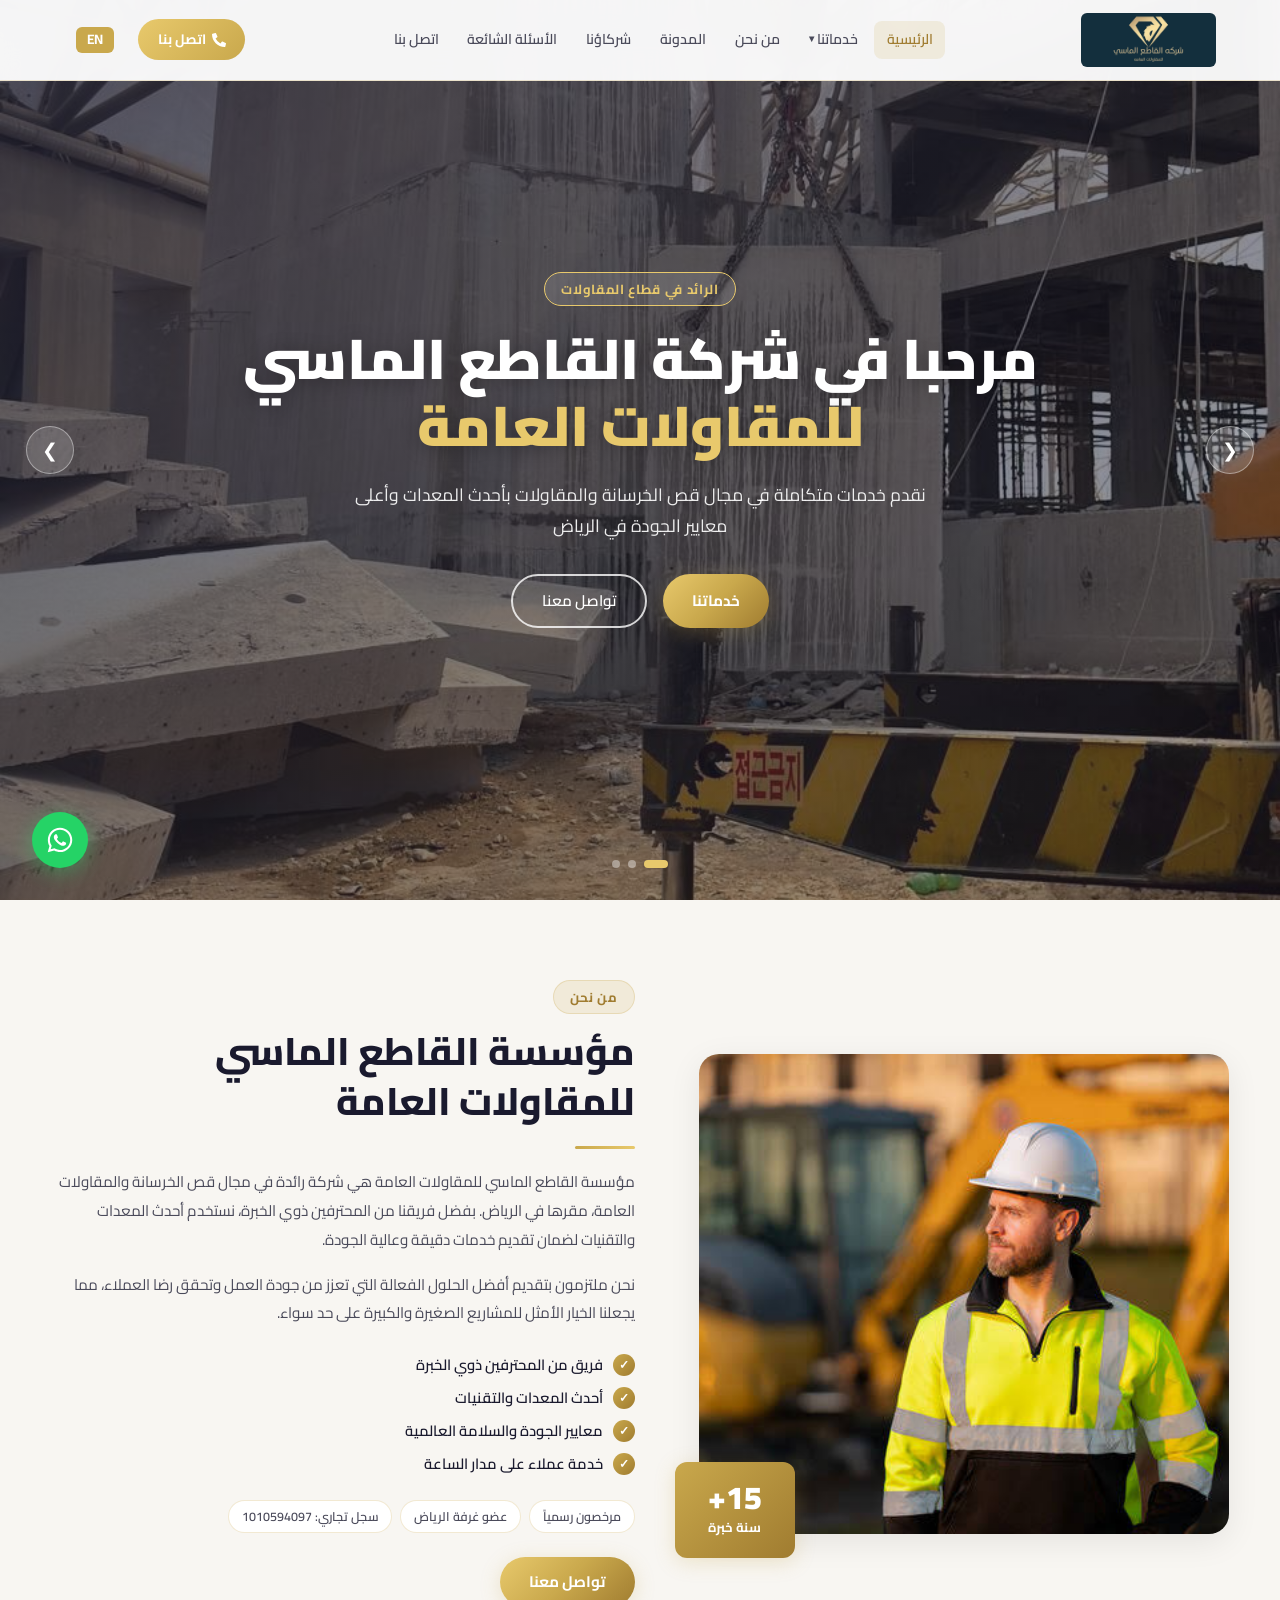
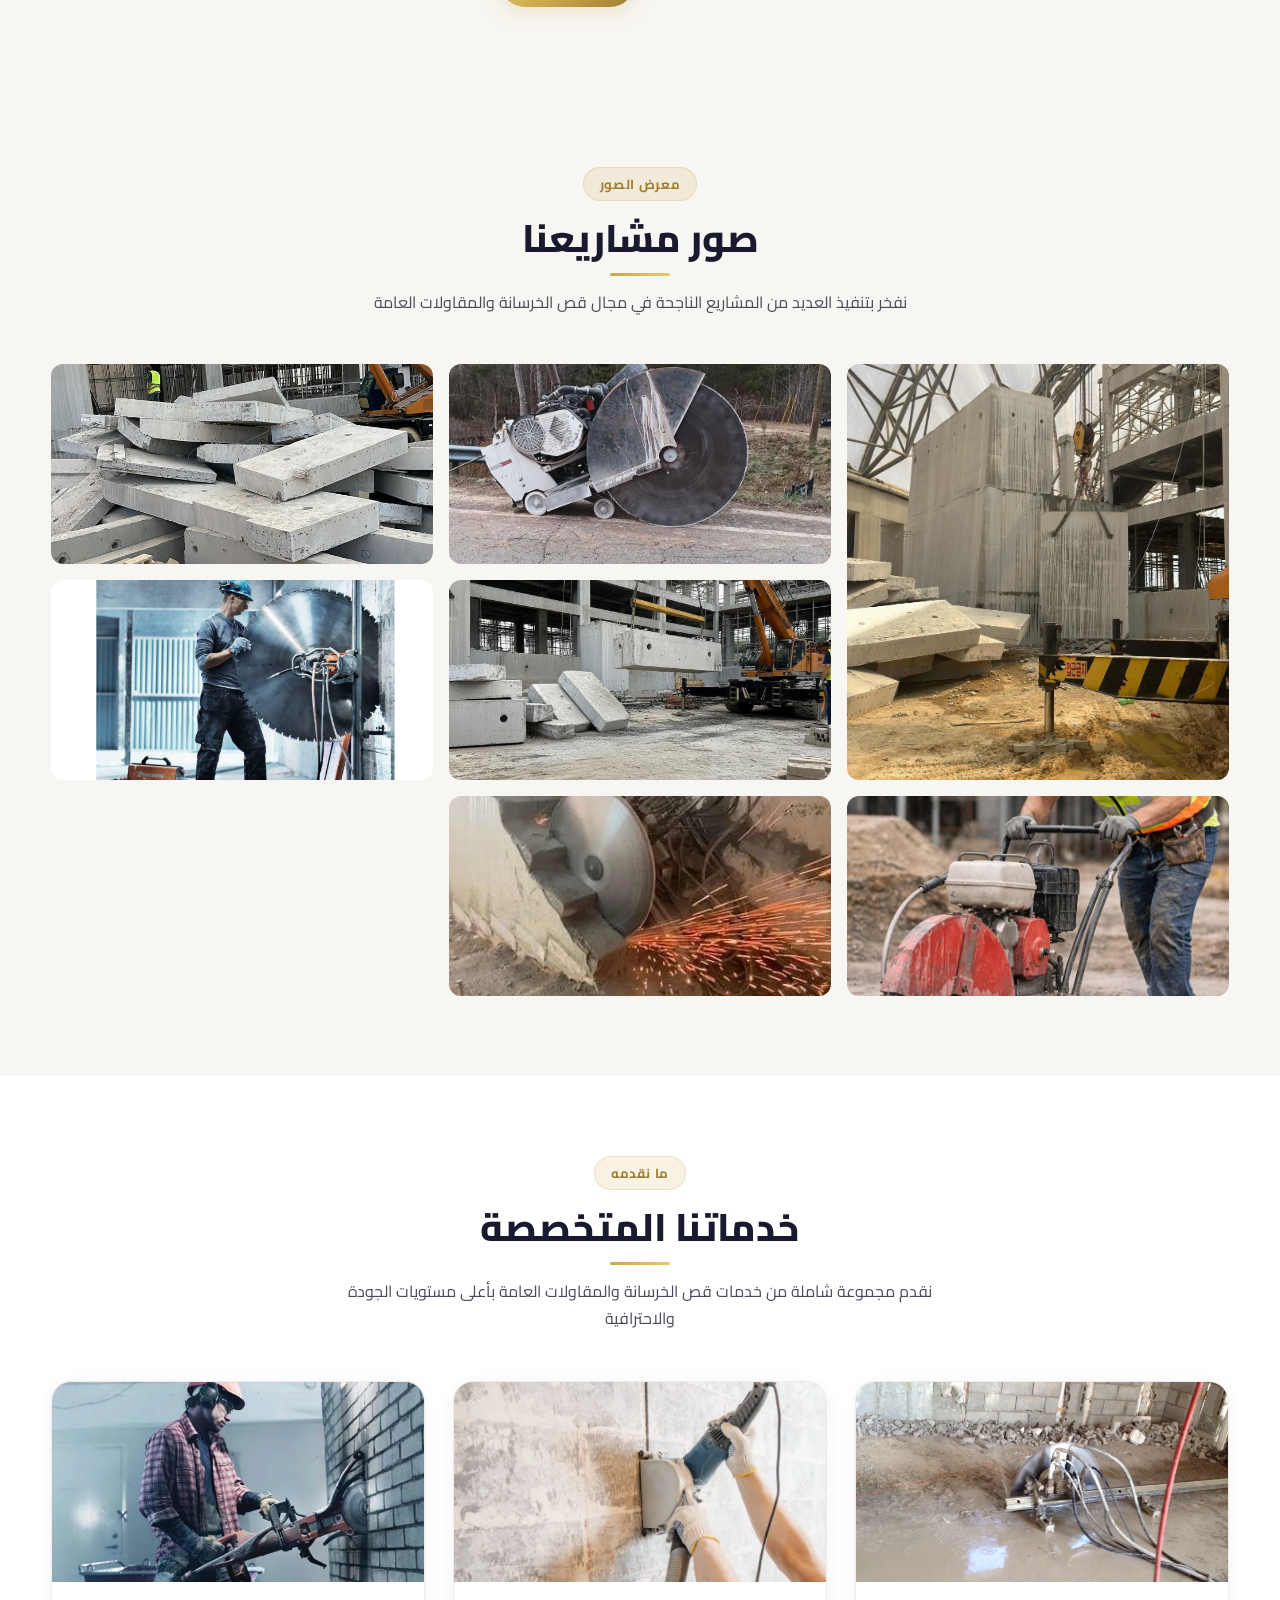
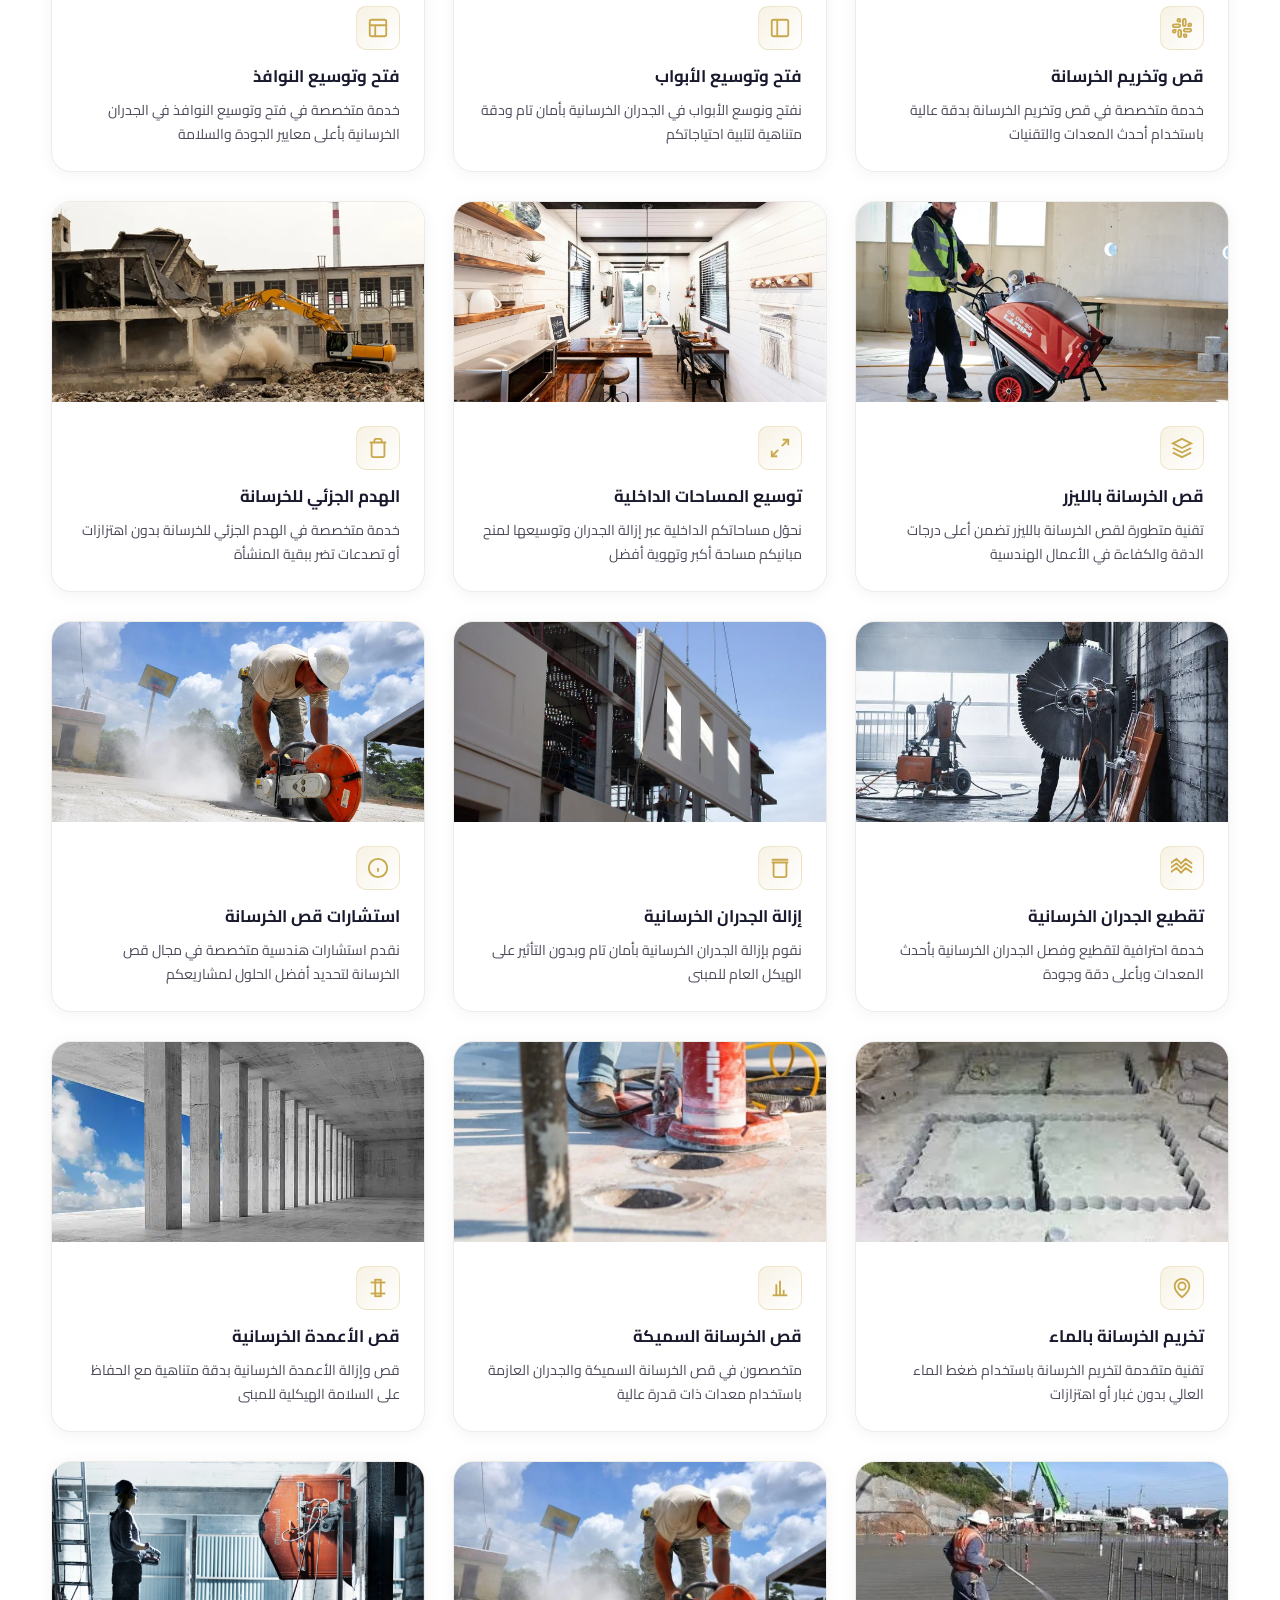
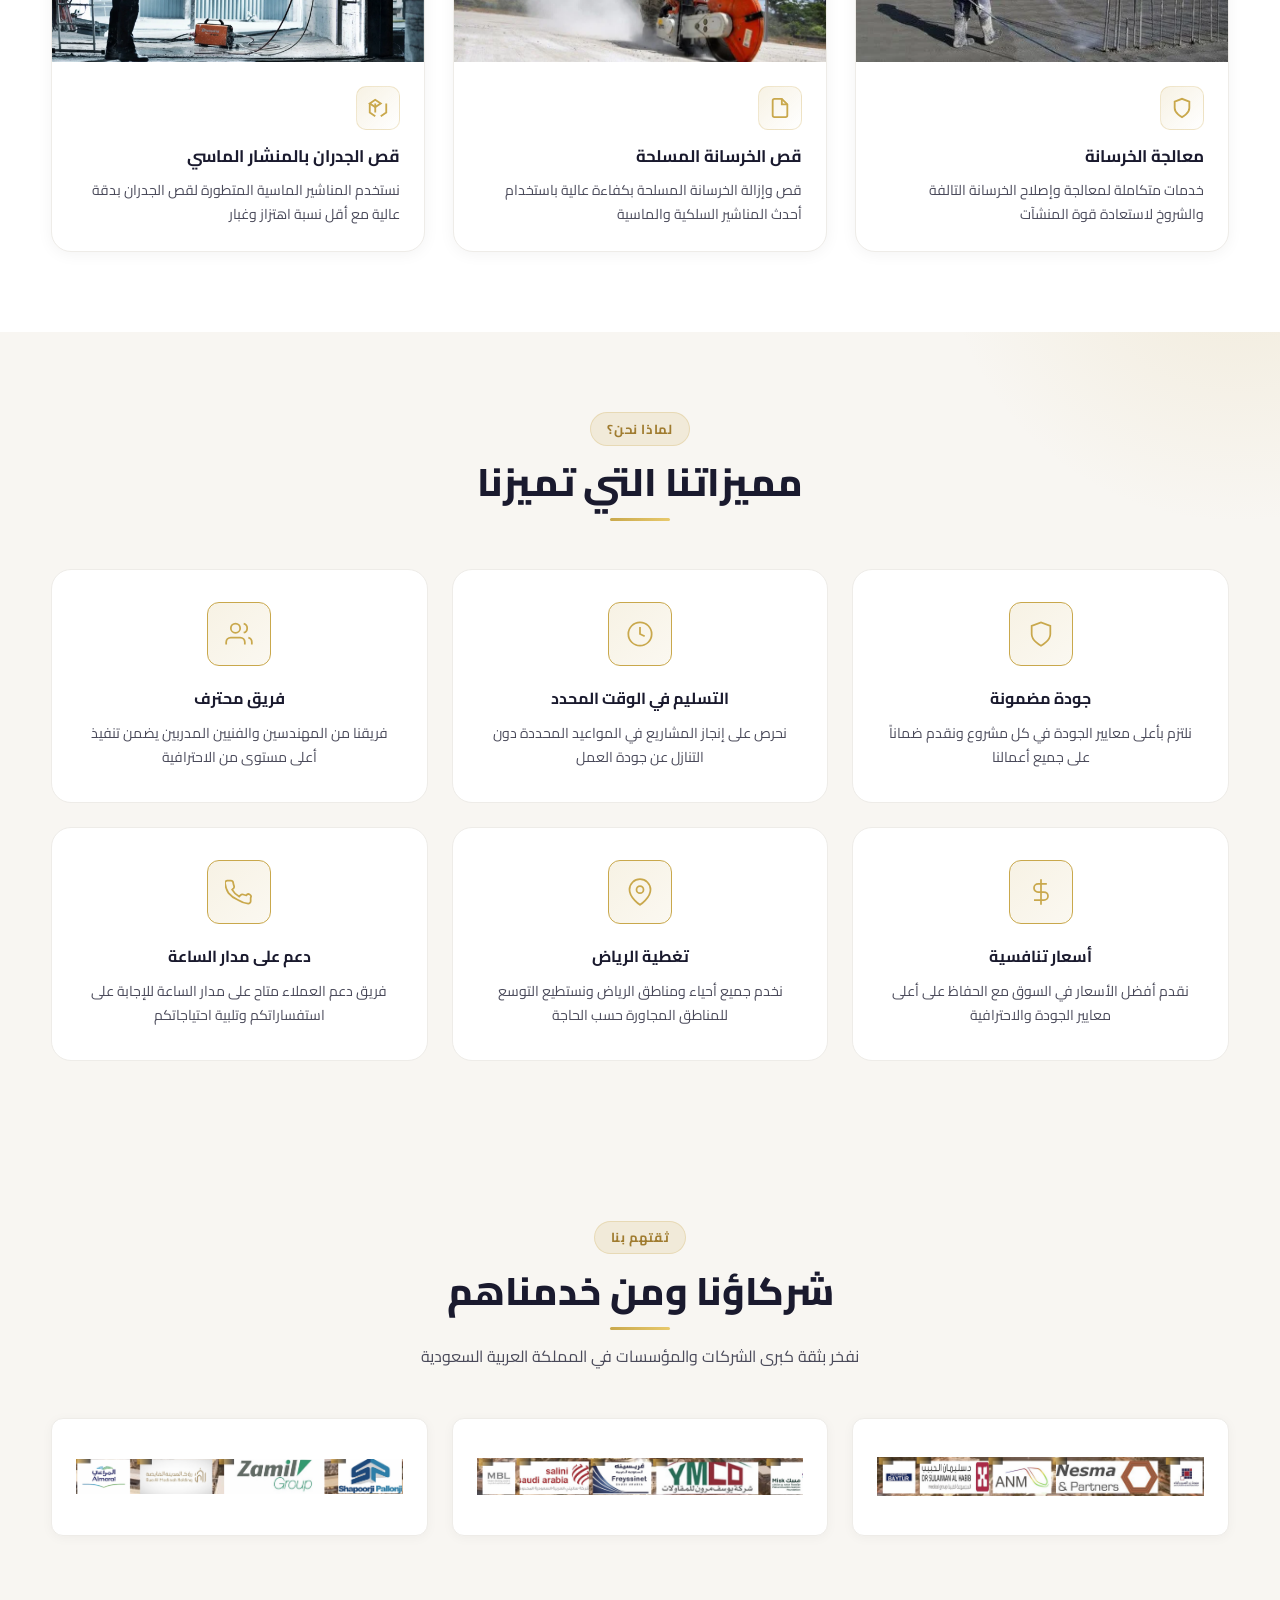
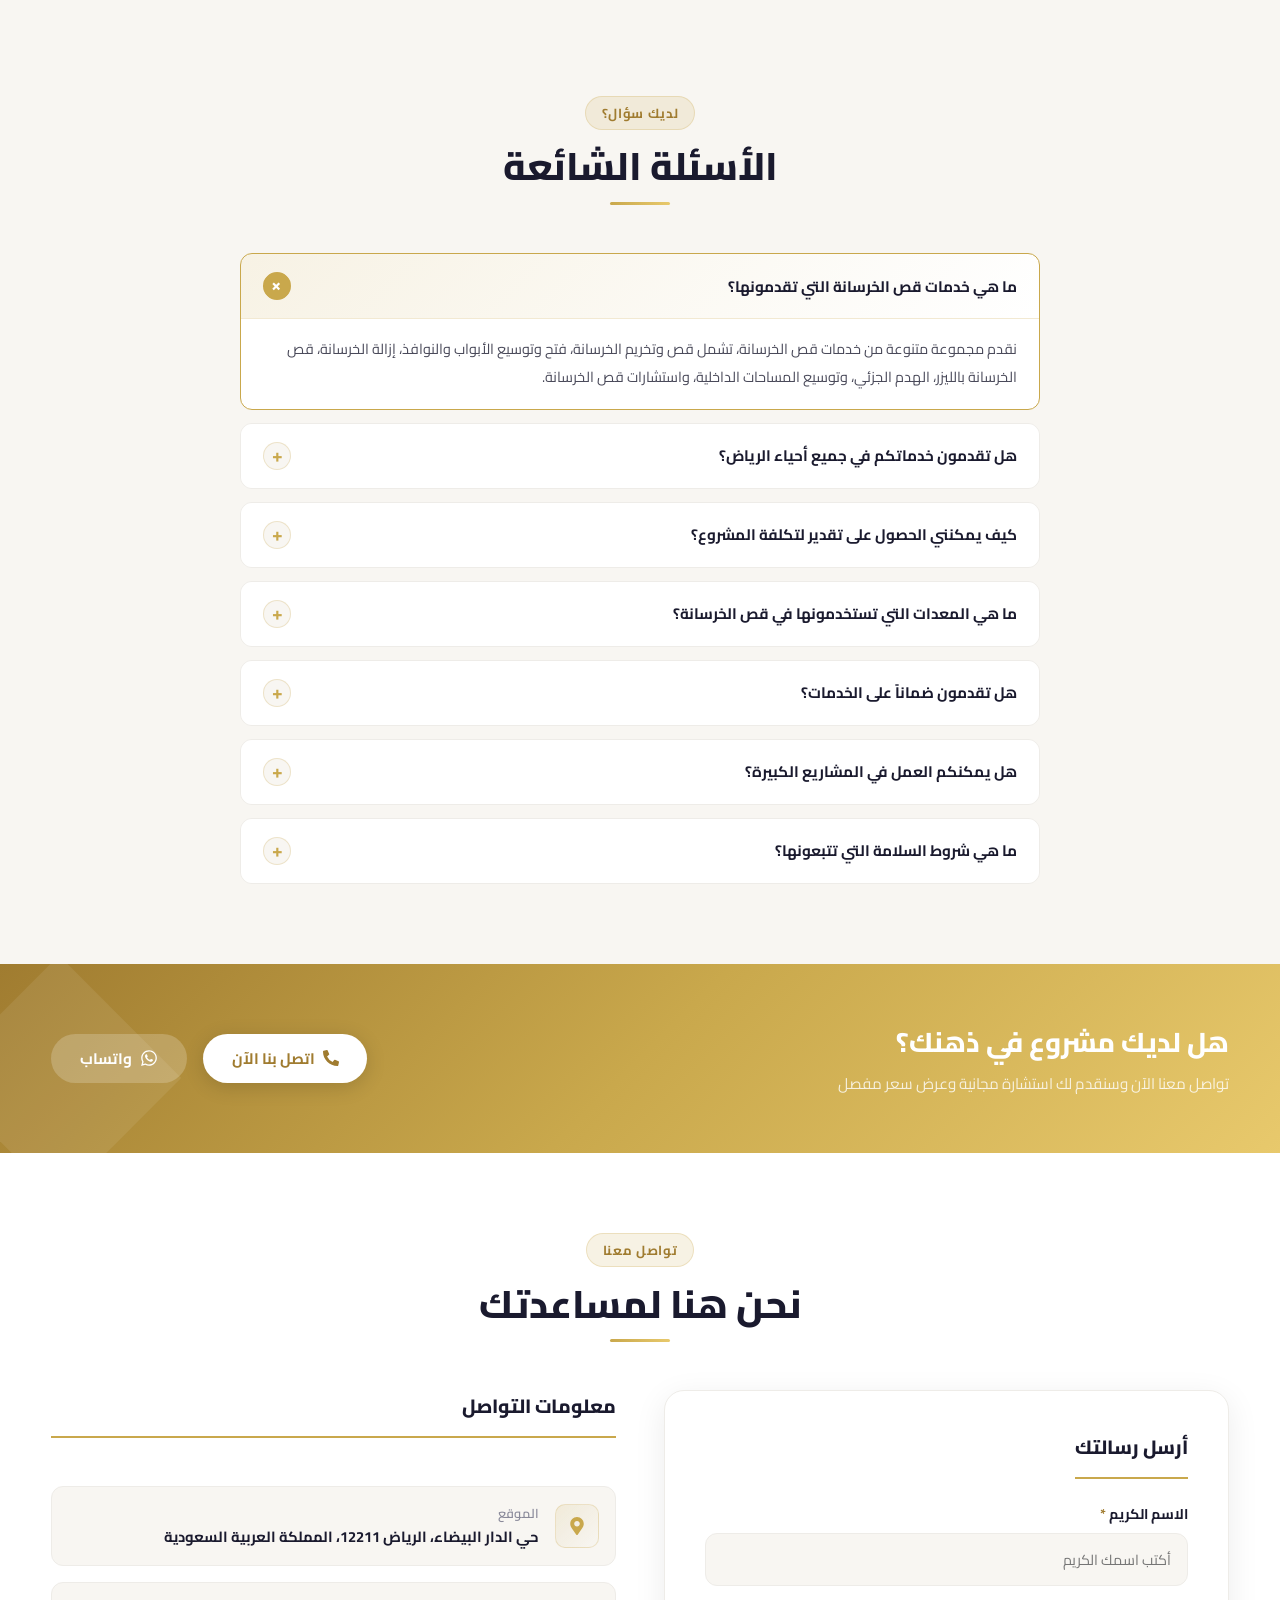
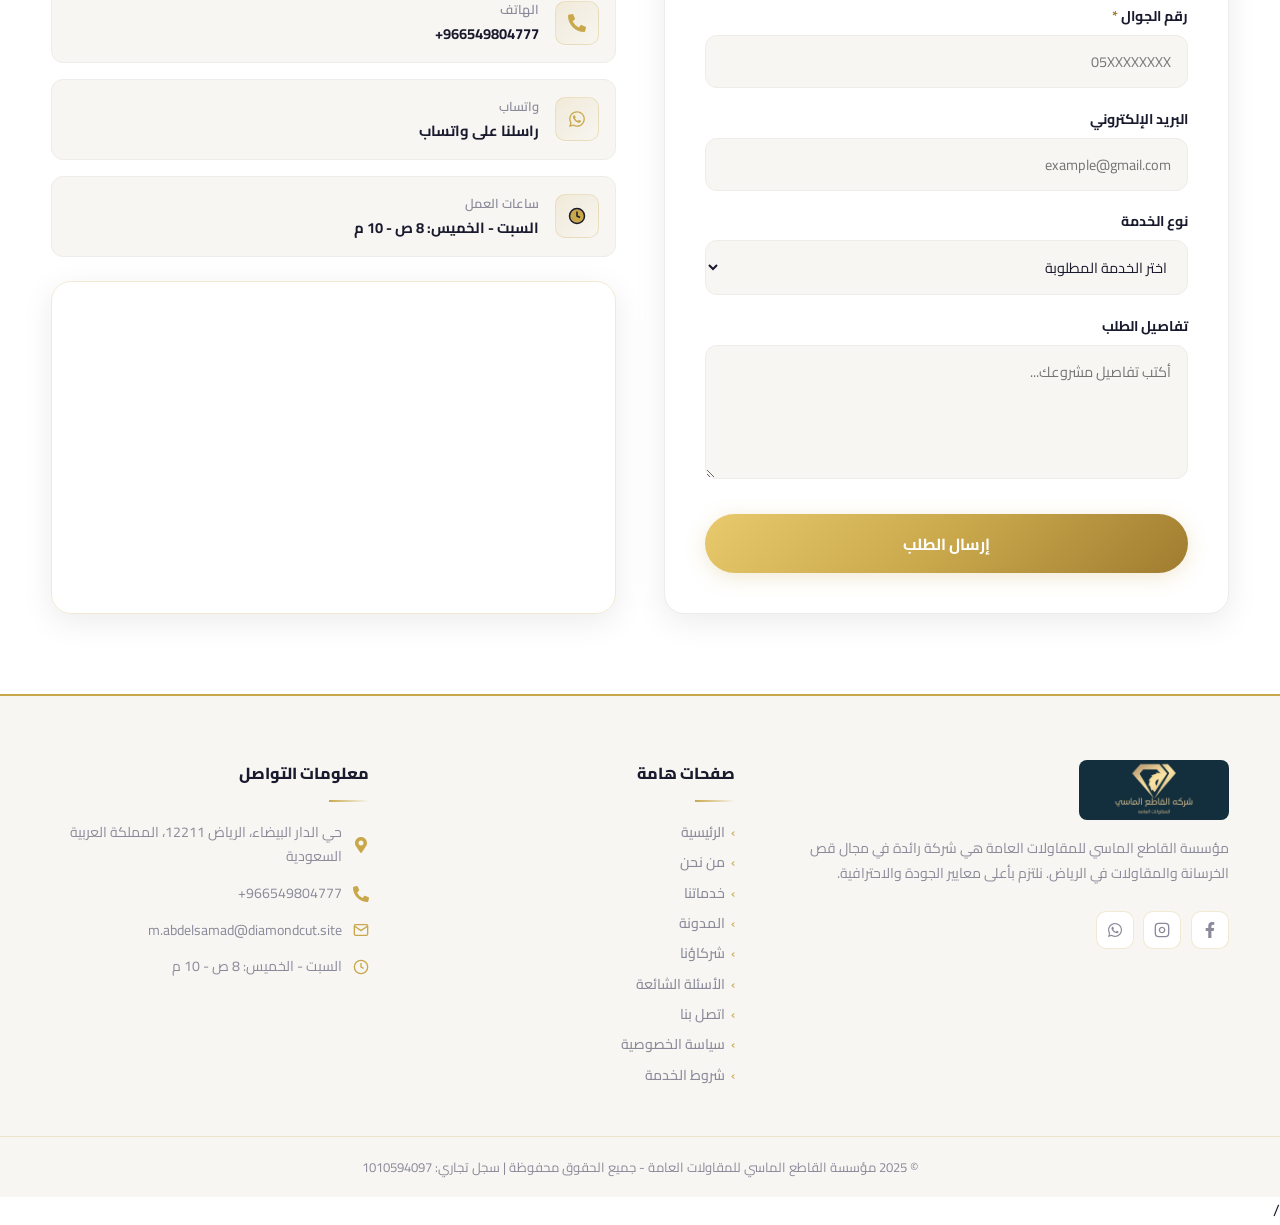
==== index.html @ d50cad2e "Add files via upload" ====
<!doctype html>
<html lang="ar" dir="rtl">
  <head>
    <meta charset="UTF-8" />
    <meta name="viewport" content="width=device-width, initial-scale=1.0" />
    <title data-i18n="index-title">شركة القاطع الماسي للمقاولات العامة</title>
    <meta
      data-i18n="index-meta-desc"
      name="description"
      content="شركة القاطع الماسي للمقاولات العامة هي شركة رائدة في مجال قص الخرسانة وأعمال المقاولات بالرياض. نقدم خدمات متكاملة بأعلى معايير الجودة والاحترافية."
    />
    <link rel="preconnect" href="https://fonts.googleapis.com" />
    <link rel="preconnect" href="https://fonts.gstatic.com" crossorigin />
    <link
      href="https://fonts.googleapis.com/css2?family=Cairo:wght@300;400;500;600;700;800;900&family=Tajawal:wght@300;400;500;700;800&family=Inter:wght@300;400;500;600;700;800;900&family=Poppins:wght@300;400;500;600;700;800&display=swap"
      rel="stylesheet"
    />
    <link rel="stylesheet" href="style.css" />
    <script src="translations.js"></script>
  </head>
  <body>
    <!-- ===== FLOATING WHATSAPP ===== -->
    <a
      href="https://wa.me/966549804777"
      class="whatsapp-float"
      target="_blank"
      aria-label="تواصل عبر واتساب"
      data-i18n-aria="whatsapp-aria"
    >
      <svg viewBox="0 0 448 512" xmlns="http://www.w3.org/2000/svg">
        <path
          d="M380.9 97.1C339 55.1 283.2 32 223.9 32c-122.4 0-222 99.6-222 222 0 39.1 10.2 77.3 29.6 111L0 480l117.7-30.9c32.4 17.7 68.9 27 106.1 27h.1c122.3 0 224.1-99.6 224.1-222 0-59.3-25.2-115-67.1-157zm-157 341.6c-33.2 0-65.7-8.9-94-25.7l-6.7-4-69.8 18.3L72 359.2l-4.4-7c-18.5-29.4-28.2-63.3-28.2-98.2 0-101.7 82.8-184.5 184.6-184.5 49.3 0 95.6 19.2 130.4 54.1 34.8 34.9 56.2 81.2 56.1 130.5 0 101.8-84.9 184.6-186.6 184.6zm101.2-138.2c-5.5-2.8-32.8-16.2-37.9-18-5.1-1.9-8.8-2.8-12.5 2.8-3.7 5.6-14.3 18-17.6 21.8-3.2 3.7-6.5 4.2-12 1.4-32.6-16.3-54-29.1-75.5-66-5.7-9.8 5.7-9.1 16.3-30.3 1.8-3.7.9-6.9-.5-9.7-1.4-2.8-12.5-30.1-17.1-41.2-4.5-10.8-9.1-9.3-12.5-9.5-3.2-.2-6.9-.2-10.6-.2-3.7 0-9.7 1.4-14.8 6.9-5.1 5.6-19.4 19-19.4 46.3 0 27.3 19.9 53.7 22.6 57.4 2.8 3.7 39.1 59.7 94.8 83.8 35.2 15.2 49 16.5 66.6 13.9 10.7-1.6 32.8-13.4 37.4-26.4 4.6-13 4.6-24.1 3.2-26.4-1.3-2.5-5-3.9-10.5-6.6z"
        />
      </svg>
    </a>

    <!-- ===== HEADER / NAVBAR ===== -->
    <header class="site-header" id="site-header">
      <div class="header-inner">
        <div class="logo-wrap">
          <a href="#home">
            <img
              src="Assets/logo arabic.jpg"
              alt="شركة القاطع الماسي"
              class="logo-img"
            />
          </a>
        </div>
        <nav class="main-nav" id="main-nav">
          <ul class="nav-list">
            <li>
              <a href="#home" class="nav-link active" data-i18n="nav-home"
                >الرئيسية</a
              >
            </li>
            <li class="has-dropdown">
              <a href="#services" class="nav-link" data-i18n="nav-services"
                >خدماتنا <span class="arrow">▾</span></a
              >
              <ul class="dropdown">
                <li>
                  <a href="#services" data-i18n="service-1"
                    >قص وتخريم الخرسانة</a
                  >
                </li>
                <li>
                  <a href="#services" data-i18n="service-2"
                    >فتح وتوسيع الأبواب</a
                  >
                </li>
                <li>
                  <a href="#services" data-i18n="service-3"
                    >فتح وتوسيع النوافذ</a
                  >
                </li>
                <li>
                  <a href="#services" data-i18n="service-4"
                    >قص الخرسانة بالليزر</a
                  >
                </li>
                <li>
                  <a href="#services" data-i18n="service-5"
                    >توسيع المساحات الداخلية</a
                  >
                </li>
                <li>
                  <a href="#services" data-i18n="service-6"
                    >الهدم الجزئي للخرسانة</a
                  >
                </li>
                <li>
                  <a href="#services" data-i18n="service-7"
                    >تقطيع الجدران الخرسانية</a
                  >
                </li>
                <li>
                  <a href="#services" data-i18n="service-8"
                    >إزالة الجدران الخرسانية</a
                  >
                </li>
                <li>
                  <a href="#services" data-i18n="service-9"
                    >استشارات قص الخرسانة</a
                  >
                </li>
                <li>
                  <a href="#services" data-i18n="service-10"
                    >تخريم الخرسانة بالماء</a
                  >
                </li>
                <li>
                  <a href="#services" data-i18n="service-11"
                    >قص الخرسانة السميكة</a
                  >
                </li>
                <li>
                  <a href="#services" data-i18n="service-12"
                    >قص الأعمدة الخرسانية</a
                  >
                </li>
                <li>
                  <a href="#services" data-i18n="service-13">معالجة الخرسانة</a>
                </li>
                <li>
                  <a href="#services" data-i18n="service-14"
                    >قص الخرسانة المسلحة</a
                  >
                </li>
                <li>
                  <a href="#services" data-i18n="service-15"
                    >قص الجدران بالمنشار الماسي</a
                  >
                </li>
              </ul>
            </li>
            <li>
              <a href="#about" class="nav-link" data-i18n="nav-about">من نحن</a>
            </li>
            <li>
              <a href="blog.html" class="nav-link" data-i18n="nav-blog"
                >المدونة</a
              >
            </li>
            <li>
              <a href="#partners" class="nav-link" data-i18n="nav-partners"
                >شركاؤنا</a
              >
            </li>
            <li>
              <a href="#faq" class="nav-link" data-i18n="nav-faq"
                >الأسئلة الشائعة</a
              >
            </li>
            <li>
              <a href="#contact" class="nav-link" data-i18n="nav-contact"
                >اتصل بنا</a
              >
            </li>
          </ul>
        </nav>
        <a href="tel:+966549804777" class="header-cta">
          <svg viewBox="0 0 512 512" xmlns="http://www.w3.org/2000/svg">
            <path
              d="M497.39 361.8l-112-48a24 24 0 0 0-28 6.9l-49.6 60.6A370.66 370.66 0 0 1 130.6 204.11l60.6-49.6a23.94 23.94 0 0 0 6.9-28l-48-112A24.16 24.16 0 0 0 122.6.61l-104 24A24 24 0 0 0 0 48c0 256.5 207.9 464 464 464a24 24 0 0 0 23.4-18.6l24-104a24.29 24.29 0 0 0-14.01-27.6z"
            />
          </svg>
          <span data-i18n="nav-cta">اتصل بنا</span>
        </a>
        <button
          class="lang-toggle"
          id="langToggle"
          aria-label="Switch language"
        >
          EN
        </button>
        <button
          class="hamburger"
          id="hamburger"
          aria-label="القائمة"
          data-i18n-aria="nav-hamburger"
        >
          <span></span><span></span><span></span>
        </button>
      </div>
    </header>

    <!-- ===== HERO SLIDER ===== -->
    <section class="hero" id="home">
      <div class="hero-slides">
        <!-- Slide 1 -->
        <div
          class="hero-slide active"
          style="
            background-image: url(&quot;Assets/Servecis/5791850488167861945 (1).jpg&quot;);
          "
        >
          <div class="hero-overlay"></div>
          <div class="hero-content">
            <span class="hero-badge" data-i18n="hero-badge-1"
              >الرائد في قطاع المقاولات</span
            >
            <h1 class="hero-title" data-i18n-html="hero-title-1_html">
              مرحبا في شركة القاطع الماسي<br /><span class="gold"
                >للمقاولات العامة</span
              >
            </h1>
            <p class="hero-desc" data-i18n="hero-desc-1">
              نقدم خدمات متكاملة في مجال قص الخرسانة والمقاولات بأحدث المعدات
              وأعلى معايير الجودة في الرياض
            </p>
            <div class="hero-btns">
              <a href="#services" class="btn-primary" data-i18n="hero-btn-1"
                >خدماتنا</a
              >
              <a href="#contact" class="btn-outline" data-i18n="hero-btn-out-1"
                >تواصل معنا</a
              >
            </div>
          </div>
        </div>
        <!-- Slide 2 -->
        <div
          class="hero-slide"
          style="
            background-image: url(&quot;Assets/Servecis/5791850488167861946.jpg&quot;);
          "
        >
          <div class="hero-overlay"></div>
          <div class="hero-content">
            <span class="hero-badge" data-i18n="hero-badge-2"
              >خبرة تمتد لسنوات</span
            >
            <h1 class="hero-title" data-i18n-html="hero-title-2_html">
              احترافية في<br /><span class="gold">قص الخرسانة</span>
            </h1>
            <p class="hero-desc" data-i18n="hero-desc-2">
              نستخدم أحدث التقنيات وأفضل المعدات لضمان دقة عالية وجودة استثنائية
              في كل مشروع
            </p>
            <div class="hero-btns">
              <a href="#services" class="btn-primary" data-i18n="hero-btn-2"
                >اكتشف خدماتنا</a
              >
              <a
                href="tel:+966549804777"
                class="btn-outline"
                data-i18n="hero-btn-out-2"
                >اتصل الآن</a
              >
            </div>
          </div>
        </div>
        <!-- Slide 3 -->
        <div
          class="hero-slide"
          style="
            background-image: url(&quot;Assets/Servecis/5791850488167861947.jpg&quot;);
          "
        >
          <div class="hero-overlay"></div>
          <div class="hero-content">
            <span class="hero-badge" data-i18n="hero-badge-3"
              >شريكك الموثوق</span
            >
            <h1 class="hero-title" data-i18n-html="hero-title-3_html">
              مشاريع كبيرة<br /><span class="gold">نفذناها بنجاح</span>
            </h1>
            <p class="hero-desc" data-i18n="hero-desc-3">
              من المشاريع الصغيرة إلى المشاريع العملاقة، نحن هنا لتلبية جميع
              احتياجاتكم بكل احترافية
            </p>
            <div class="hero-btns">
              <a href="#partners" class="btn-primary" data-i18n="hero-btn-3"
                >شركاؤنا</a
              >
              <a href="#contact" class="btn-outline" data-i18n="hero-btn-out-3"
                >احصل على عرض</a
              >
            </div>
          </div>
        </div>
      </div>
      <!-- Slider Controls -->
      <button
        class="slide-prev"
        id="slidePrev"
        aria-label="السابق"
        data-i18n-aria="slide-prev-aria"
      >
        &#10094;
      </button>
      <button
        class="slide-next"
        id="slideNext"
        aria-label="التالي"
        data-i18n-aria="slide-next-aria"
      >
        &#10095;
      </button>
      <div class="slide-dots" id="slideDots"></div>
    </section>

    <!-- ===== STATS STRIP ===== -->
    <!-- ===== ABOUT ===== -->
    <section class="about" id="about">
      <div class="container">
        <div class="about-grid">
          <div class="about-img-col">
            <div class="about-img-main">
              <img
                src="Assets/hero.jpg"
                alt="فريق شركة القاطع الماسي"
                loading="lazy"
                data-i18n-alt="about-alt"
              />
            </div>
            <div class="about-badge-float">
              <span class="badge-num" data-i18n="about-badge-num">15+</span>
              <span class="badge-text" data-i18n="about-badge-text"
                >سنة خبرة</span
              >
            </div>
          </div>
          <div class="about-content">
            <span class="section-badge" data-i18n="about-badge">من نحن</span>
            <h2 class="section-title" data-i18n-html="about-title_html">
              مؤسسة القاطع الماسي<br />للمقاولات العامة
            </h2>
            <div class="gold-divider" style="margin: 1.2rem 0"></div>
            <p class="about-text" data-i18n="about-text-1">
              مؤسسة القاطع الماسي للمقاولات العامة هي شركة رائدة في مجال قص
              الخرسانة والمقاولات العامة، مقرها في الرياض. بفضل فريقنا من
              المحترفين ذوي الخبرة، نستخدم أحدث المعدات والتقنيات لضمان تقديم
              خدمات دقيقة وعالية الجودة.
            </p>
            <p class="about-text" data-i18n="about-text-2">
              نحن ملتزمون بتقديم أفضل الحلول الفعالة التي تعزز من جودة العمل
              وتحقق رضا العملاء، مما يجعلنا الخيار الأمثل للمشاريع الصغيرة
              والكبيرة على حد سواء.
            </p>
            <ul class="about-features">
              <li data-i18n="about-feat-1">
                <span class="check">✓</span> فريق من المحترفين ذوي الخبرة
              </li>
              <li data-i18n="about-feat-2">
                <span class="check">✓</span> أحدث المعدات والتقنيات
              </li>
              <li data-i18n="about-feat-3">
                <span class="check">✓</span> معايير الجودة والسلامة العالمية
              </li>
              <li data-i18n="about-feat-4">
                <span class="check">✓</span> خدمة عملاء على مدار الساعة
              </li>
            </ul>
            <div class="about-certs">
              <span class="cert-badge" data-i18n="about-cert-1"
                >مرخصون رسمياً</span
              >
              <span class="cert-badge" data-i18n="about-cert-2"
                >عضو غرفة الرياض</span
              >
              <span class="cert-badge" data-i18n="about-cert-3"
                >سجل تجاري: 1010594097</span
              >
            </div>
            <a href="#contact" class="btn-primary" data-i18n="about-cta"
              >تواصل معنا</a
            >
          </div>
        </div>
      </div>
    </section>

    <!-- ===== GALLERY ===== -->
    <section class="gallery" id="gallery">
      <div class="container">
        <div class="section-header">
          <span class="section-badge" data-i18n="gallery-badge"
            >معرض الصور</span
          >
          <h2 class="section-title" data-i18n="gallery-title">صور مشاريعنا</h2>
          <div class="gold-divider"></div>
          <p class="section-desc" data-i18n="gallery-desc">
            نفخر بتنفيذ العديد من المشاريع الناجحة في مجال قص الخرسانة
            والمقاولات العامة
          </p>
        </div>
        <div class="gallery-grid">
          <div class="gallery-item gallery-item-lg" onclick="openGallery(this)">
            <img
              src="Assets/Servecis/5791850488167861945 (1).jpg"
              alt="مشروع قص خرسانة"
              data-i18n-alt="gallery-alt"
              loading="lazy"
            />
            <div class="gallery-overlay">
              <span class="gallery-icon">+</span>
            </div>
          </div>
          <div class="gallery-item" onclick="openGallery(this)">
            <img
              src="Assets/Servecis/5791850488167861946.jpg"
              alt="مشروع قص خرسانة"
              data-i18n-alt="gallery-alt"
              loading="lazy"
            />
            <div class="gallery-overlay">
              <span class="gallery-icon">+</span>
            </div>
          </div>
          <div class="gallery-item" onclick="openGallery(this)">
            <img
              src="Assets/Servecis/5791850488167861947.jpg"
              alt="مشروع قص خرسانة"
              data-i18n-alt="gallery-alt"
              loading="lazy"
            />
            <div class="gallery-overlay">
              <span class="gallery-icon">+</span>
            </div>
          </div>
          <div class="gallery-item gallery-item-h" onclick="openGallery(this)">
            <img
              src="Assets/Servecis/5791850488167861948.jpg"
              alt="مشروع قص خرسانة"
              data-i18n-alt="gallery-alt"
              loading="lazy"
            />
            <div class="gallery-overlay">
              <span class="gallery-icon">+</span>
            </div>
          </div>
          <div class="gallery-item" onclick="openGallery(this)">
            <img
              src="Assets/Servecis/5791850488167861949.jpg"
              alt="مشروع قص خرسانة"
              data-i18n-alt="gallery-alt"
              loading="lazy"
            />
            <div class="gallery-overlay">
              <span class="gallery-icon">+</span>
            </div>
          </div>
          <div class="gallery-item" onclick="openGallery(this)">
            <img
              src="Assets/Servecis/5791850488167861950.jpg"
              alt="مشروع قص خرسانة"
              data-i18n-alt="gallery-alt"
              loading="lazy"
            />
            <div class="gallery-overlay">
              <span class="gallery-icon">+</span>
            </div>
          </div>
          <div class="gallery-item" onclick="openGallery(this)">
            <img
              src="Assets/Servecis/5791850488167861953.jpg"
              alt="مشروع قص خرسانة"
              data-i18n-alt="gallery-alt"
              loading="lazy"
            />
            <div class="gallery-overlay">
              <span class="gallery-icon">+</span>
            </div>
          </div>
          <div class="gallery-item" onclick="openGallery(this)">
            <div class="gallery-overlay">
              <span class="gallery-icon">+</span>
            </div>
          </div>
        </div>
      </div>
    </section>

    <!-- ===== GALLERY LIGHTBOX ===== -->
    <div class="lightbox" id="galleryLightbox" onclick="closeGallery(event)">
      <button class="lightbox-close" onclick="closeGallery()">&times;</button>
      <button class="lightbox-nav lightbox-prev" onclick="prevGallery()">
        &#10094;
      </button>
      <img class="lightbox-img" id="lightboxImg" src="" alt="" />
      <button class="lightbox-nav lightbox-next" onclick="nextGallery()">
        &#10095;
      </button>
    </div>

    <!-- ===== SERVICES ===== -->
    <section class="services" id="services">
      <div class="container">
        <div class="section-header">
          <span class="section-badge" data-i18n="services-badge">ما نقدمه</span>
          <h2 class="section-title" data-i18n="services-title">
            خدماتنا المتخصصة
          </h2>
          <div class="gold-divider"></div>
          <p class="section-desc" data-i18n="services-desc">
            نقدم مجموعة شاملة من خدمات قص الخرسانة والمقاولات العامة بأعلى
            مستويات الجودة والاحترافية
          </p>
        </div>
        <div class="services-grid">
          <div class="service-card">
            <div class="service-img-wrap">
              <img
                src="Assets/Servecis/قص الخرسانة المسلحة.webp"
                alt="قص وتخريم الخرسانة"
                loading="lazy"
                data-i18n-alt="service-1"
              />
              <div class="service-overlay">
                <a
                  href="#contact"
                  class="service-btn"
                  data-i18n="services-card-btn"
                  >احصل على الخدمة</a
                >
              </div>
            </div>
            <div class="service-body">
              <div class="service-icon">
                <svg
                  viewBox="0 0 24 24"
                  fill="none"
                  stroke="currentColor"
                  stroke-width="2"
                >
                  <path
                    d="M14.5 10c-.83 0-1.5-.67-1.5-1.5v-5c0-.83.67-1.5 1.5-1.5s1.5.67 1.5 1.5v5c0 .83-.67 1.5-1.5 1.5z"
                  />
                  <path
                    d="M20.5 10H19V8.5c0-.83.67-1.5 1.5-1.5s1.5.67 1.5 1.5-.67 1.5-1.5 1.5z"
                  />
                  <path
                    d="M9.5 14c.83 0 1.5.67 1.5 1.5v5c0 .83-.67 1.5-1.5 1.5S8 21.33 8 20.5v-5c0-.83.67-1.5 1.5-1.5z"
                  />
                  <path
                    d="M3.5 14H5v1.5c0 .83-.67 1.5-1.5 1.5S2 16.33 2 15.5 2.67 14 3.5 14z"
                  />
                  <path
                    d="M14 14.5c0-.83.67-1.5 1.5-1.5h5c.83 0 1.5.67 1.5 1.5s-.67 1.5-1.5 1.5h-5c-.83 0-1.5-.67-1.5-1.5z"
                  />
                  <path
                    d="M15.5 19H14v1.5c0 .83.67 1.5 1.5 1.5s1.5-.67 1.5-1.5-.67-1.5-1.5-1.5z"
                  />
                  <path
                    d="M10 9.5C10 8.67 9.33 8 8.5 8h-5C2.67 8 2 8.67 2 9.5S2.67 11 3.5 11h5c.83 0 1.5-.67 1.5-1.5z"
                  />
                  <path
                    d="M8.5 5H10V3.5C10 2.67 9.33 2 8.5 2S7 2.67 7 3.5 7.67 5 8.5 5z"
                  />
                </svg>
              </div>
              <h3 data-i18n="service-1">قص وتخريم الخرسانة</h3>
              <p data-i18n="sdesc-1">
                خدمة متخصصة في قص وتخريم الخرسانة بدقة عالية باستخدام أحدث
                المعدات والتقنيات
              </p>
            </div>
          </div>
          <div class="service-card">
            <div class="service-img-wrap">
              <img
                src="Assets/Servecis/فتح وتوسيع الأبواب .webp"
                alt="فتح وتوسيع الأبواب"
                loading="lazy"
                data-i18n-alt="service-2"
              />
              <div class="service-overlay">
                <a
                  href="#contact"
                  class="service-btn"
                  data-i18n="services-card-btn"
                  >احصل على الخدمة</a
                >
              </div>
            </div>
            <div class="service-body">
              <div class="service-icon">
                <svg
                  viewBox="0 0 24 24"
                  fill="none"
                  stroke="currentColor"
                  stroke-width="2"
                >
                  <rect x="3" y="3" width="18" height="18" rx="2" />
                  <path d="M9 3v18" />
                </svg>
              </div>
              <h3 data-i18n="service-2">فتح وتوسيع الأبواب</h3>
              <p data-i18n="sdesc-2">
                نفتح ونوسع الأبواب في الجدران الخرسانية بأمان تام ودقة متناهية
                لتلبية احتياجاتكم
              </p>
            </div>
          </div>
          <div class="service-card">
            <div class="service-img-wrap">
              <img
                src="Assets/Servecis/فتح وتوسيع النوافذ .webp"
                alt="فتح وتوسيع النوافذ"
                loading="lazy"
                data-i18n-alt="service-3"
              />
              <div class="service-overlay">
                <a
                  href="#contact"
                  class="service-btn"
                  data-i18n="services-card-btn"
                  >احصل على الخدمة</a
                >
              </div>
            </div>
            <div class="service-body">
              <div class="service-icon">
                <svg
                  viewBox="0 0 24 24"
                  fill="none"
                  stroke="currentColor"
                  stroke-width="2"
                >
                  <rect x="3" y="3" width="18" height="18" rx="2" />
                  <path d="M3 9h18M9 21V9" />
                </svg>
              </div>
              <h3 data-i18n="service-3">فتح وتوسيع النوافذ</h3>
              <p data-i18n="sdesc-3">
                خدمة متخصصة في فتح وتوسيع النوافذ في الجدران الخرسانية بأعلى
                معايير الجودة والسلامة
              </p>
            </div>
          </div>
          <div class="service-card">
            <div class="service-img-wrap">
              <img
                src="Assets/Servecis/شركة-قص-خرسانة-ليزر-في-قرطبه-الكويت.webp"
                alt="قص الخرسانة بالليزر"
                loading="lazy"
                data-i18n-alt="service-4"
              />
              <div class="service-overlay">
                <a
                  href="#contact"
                  class="service-btn"
                  data-i18n="services-card-btn"
                  >احصل على الخدمة</a
                >
              </div>
            </div>
            <div class="service-body">
              <div class="service-icon">
                <svg
                  viewBox="0 0 24 24"
                  fill="none"
                  stroke="currentColor"
                  stroke-width="2"
                >
                  <path d="M12 2L2 7l10 5 10-5-10-5z" />
                  <path d="M2 17l10 5 10-5" />
                  <path d="M2 12l10 5 10-5" />
                </svg>
              </div>
              <h3 data-i18n="service-4">قص الخرسانة بالليزر</h3>
              <p data-i18n="sdesc-4">
                تقنية متطورة لقص الخرسانة بالليزر تضمن أعلى درجات الدقة والكفاءة
                في الأعمال الهندسية
              </p>
            </div>
          </div>
          <div class="service-card">
            <div class="service-img-wrap">
              <img
                src="Assets/Servecis/توسيع المساحات الداخلية .webp"
                alt="توسيع المساحات الداخلية"
                loading="lazy"
                data-i18n-alt="service-5"
              />
              <div class="service-overlay">
                <a
                  href="#contact"
                  class="service-btn"
                  data-i18n="services-card-btn"
                  >احصل على الخدمة</a
                >
              </div>
            </div>
            <div class="service-body">
              <div class="service-icon">
                <svg
                  viewBox="0 0 24 24"
                  fill="none"
                  stroke="currentColor"
                  stroke-width="2"
                >
                  <polyline points="15 3 21 3 21 9" />
                  <polyline points="9 21 3 21 3 15" />
                  <line x1="21" y1="3" x2="14" y2="10" />
                  <line x1="3" y1="21" x2="10" y2="14" />
                </svg>
              </div>
              <h3 data-i18n="service-5">توسيع المساحات الداخلية</h3>
              <p data-i18n="sdesc-5">
                نحوّل مساحاتكم الداخلية عبر إزالة الجدران وتوسيعها لمنح مبانيكم
                مساحة أكبر وتهوية أفضل
              </p>
            </div>
          </div>
          <div class="service-card">
            <div class="service-img-wrap">
              <img
                src="Assets/Servecis/هدم-خرسانة-باحترافية-بدون-حدوث-اهتزازات-أو-تصدعات-بالكويت.webp"
                alt="الهدم الجزئي للخرسانة"
                loading="lazy"
                data-i18n-alt="service-6"
              />
              <div class="service-overlay">
                <a
                  href="#contact"
                  class="service-btn"
                  data-i18n="services-card-btn"
                  >احصل على الخدمة</a
                >
              </div>
            </div>
            <div class="service-body">
              <div class="service-icon">
                <svg
                  viewBox="0 0 24 24"
                  fill="none"
                  stroke="currentColor"
                  stroke-width="2"
                >
                  <path
                    d="M3 6h18M19 6v14a2 2 0 01-2 2H7a2 2 0 01-2-2V6m3 0V4a2 2 0 012-2h4a2 2 0 012 2v2"
                  />
                </svg>
              </div>
              <h3 data-i18n="service-6">الهدم الجزئي للخرسانة</h3>
              <p data-i18n="sdesc-6">
                خدمة متخصصة في الهدم الجزئي للخرسانة بدون اهتزازات أو تصدعات تضر
                ببقية المنشأة
              </p>
            </div>
          </div>
          <div class="service-card">
            <div class="service-img-wrap">
              <img
                src="Assets/Servecis/تقطيع الجدران الخرسانية.jpg"
                alt="تقطيع الجدران الخرسانية"
                loading="lazy"
                data-i18n-alt="service-7"
              />
              <div class="service-overlay">
                <a
                  href="#contact"
                  class="service-btn"
                  data-i18n="services-card-btn"
                  >احصل على الخدمة</a
                >
              </div>
            </div>
            <div class="service-body">
              <div class="service-icon">
                <svg
                  viewBox="0 0 24 24"
                  fill="none"
                  stroke="currentColor"
                  stroke-width="2"
                >
                  <path d="M23 7l-7-5-5 5-5-5-7 5" />
                  <path d="M23 17l-7-5-5 5-5-5-7 5" />
                  <path d="M23 12l-7-5-5 5-5-5-7 5" />
                </svg>
              </div>
              <h3 data-i18n="service-7">تقطيع الجدران الخرسانية</h3>
              <p data-i18n="sdesc-7">
                خدمة احترافية لتقطيع وفصل الجدران الخرسانية بأحدث المعدات وبأعلى
                دقة وجودة
              </p>
            </div>
          </div>
          <div class="service-card">
            <div class="service-img-wrap">
              <img
                src="Assets/Servecis/إزالة الجدران الخرسانية .webp"
                alt="إزالة الجدران الخرسانية"
                loading="lazy"
                data-i18n-alt="service-8"
              />
              <div class="service-overlay">
                <a
                  href="#contact"
                  class="service-btn"
                  data-i18n="services-card-btn"
                  >احصل على الخدمة</a
                >
              </div>
            </div>
            <div class="service-body">
              <div class="service-icon">
                <svg
                  viewBox="0 0 24 24"
                  fill="none"
                  stroke="currentColor"
                  stroke-width="2"
                >
                  <path
                    d="M3 6h18M19 6v14a2 2 0 01-2 2H7a2 2 0 01-2-2V6M3 3h18"
                  />
                </svg>
              </div>
              <h3 data-i18n="service-8">إزالة الجدران الخرسانية</h3>
              <p data-i18n="sdesc-8">
                نقوم بإزالة الجدران الخرسانية بأمان تام وبدون التأثير على الهيكل
                العام للمبنى
              </p>
            </div>
          </div>
          <div class="service-card">
            <div class="service-img-wrap">
              <img
                src="Assets/Servecis/استشارات قص الخرسانة .webp"
                alt="استشارات قص الخرسانة"
                loading="lazy"
                data-i18n-alt="service-9"
              />
              <div class="service-overlay">
                <a
                  href="#contact"
                  class="service-btn"
                  data-i18n="services-card-btn"
                  >احصل على الخدمة</a
                >
              </div>
            </div>
            <div class="service-body">
              <div class="service-icon">
                <svg
                  viewBox="0 0 24 24"
                  fill="none"
                  stroke="currentColor"
                  stroke-width="2"
                >
                  <circle cx="12" cy="12" r="10" />
                  <path d="M12 16v-4" />
                  <path d="M12 8h.01" />
                </svg>
              </div>
              <h3 data-i18n="service-9">استشارات قص الخرسانة</h3>
              <p data-i18n="sdesc-9">
                نقدم استشارات هندسية متخصصة في مجال قص الخرسانة لتحديد أفضل
                الحلول لمشاريعكم
              </p>
            </div>
          </div>
          <div class="service-card">
            <div class="service-img-wrap">
              <img
                src="Assets/Servecis/تخريم الخرسانة بالماء .webp"
                alt="تخريم الخرسانة بالماء"
                loading="lazy"
                data-i18n-alt="service-10"
              />
              <div class="service-overlay">
                <a
                  href="#contact"
                  class="service-btn"
                  data-i18n="services-card-btn"
                  >احصل على الخدمة</a
                >
              </div>
            </div>
            <div class="service-body">
              <div class="service-icon">
                <svg
                  viewBox="0 0 24 24"
                  fill="none"
                  stroke="currentColor"
                  stroke-width="2"
                >
                  <path
                    d="M12 2a8 8 0 0 0-8 8c0 5.5 8 12 8 12s8-6.5 8-12a8 8 0 0 0-8-8z"
                  />
                  <path d="M12 14a4 4 0 1 0 0-8 4 4 0 0 0 0 8z" />
                </svg>
              </div>
              <h3 data-i18n="service-10">تخريم الخرسانة بالماء</h3>
              <p data-i18n="sdesc-10">
                تقنية متقدمة لتخريم الخرسانة باستخدام ضغط الماء العالي بدون غبار
                أو اهتزازات
              </p>
            </div>
          </div>
          <div class="service-card">
            <div class="service-img-wrap">
              <img
                src="Assets/Servecis/قص الخرسانة السميكة .webp"
                alt="قص الخرسانة السميكة"
                loading="lazy"
                data-i18n-alt="service-11"
              />
              <div class="service-overlay">
                <a
                  href="#contact"
                  class="service-btn"
                  data-i18n="services-card-btn"
                  >احصل على الخدمة</a
                >
              </div>
            </div>
            <div class="service-body">
              <div class="service-icon">
                <svg
                  viewBox="0 0 24 24"
                  fill="none"
                  stroke="currentColor"
                  stroke-width="2"
                >
                  <path d="M4 20h16" />
                  <path d="M8 20V8" />
                  <path d="M12 20V4" />
                  <path d="M16 20v-6" />
                </svg>
              </div>
              <h3 data-i18n="service-11">قص الخرسانة السميكة</h3>
              <p data-i18n="sdesc-11">
                متخصصون في قص الخرسانة السميكة والجدران العازمة باستخدام معدات
                ذات قدرة عالية
              </p>
            </div>
          </div>
          <div class="service-card">
            <div class="service-img-wrap">
              <img
                src="Assets/Servecis/الأعمدة-الخرسانية.webp"
                alt="قص الأعمدة الخرسانية"
                loading="lazy"
                data-i18n-alt="service-12"
              />
              <div class="service-overlay">
                <a
                  href="#contact"
                  class="service-btn"
                  data-i18n="services-card-btn"
                  >احصل على الخدمة</a
                >
              </div>
            </div>
            <div class="service-body">
              <div class="service-icon">
                <svg
                  viewBox="0 0 24 24"
                  fill="none"
                  stroke="currentColor"
                  stroke-width="2"
                >
                  <rect x="9" y="3" width="6" height="18" />
                  <path d="M4 6h16" />
                  <path d="M4 18h16" />
                </svg>
              </div>
              <h3 data-i18n="service-12">قص الأعمدة الخرسانية</h3>
              <p data-i18n="sdesc-12">
                قص وإزالة الأعمدة الخرسانية بدقة متناهية مع الحفاظ على السلامة
                الهيكلية للمبنى
              </p>
            </div>
          </div>
          <div class="service-card">
            <div class="service-img-wrap">
              <img
                src="Assets/Servecis/معالجة-الخرسانة.webp"
                alt="معالجة الخرسانة"
                loading="lazy"
                data-i18n-alt="service-13"
              />
              <div class="service-overlay">
                <a
                  href="#contact"
                  class="service-btn"
                  data-i18n="services-card-btn"
                  >احصل على الخدمة</a
                >
              </div>
            </div>
            <div class="service-body">
              <div class="service-icon">
                <svg
                  viewBox="0 0 24 24"
                  fill="none"
                  stroke="currentColor"
                  stroke-width="2"
                >
                  <path d="M12 22s8-4 8-10V5l-8-3-8 3v7c0 6 8 10 8 10z" />
                </svg>
              </div>
              <h3 data-i18n="service-13">معالجة الخرسانة</h3>
              <p data-i18n="sdesc-13">
                خدمات متكاملة لمعالجة وإصلاح الخرسانة التالفة والشروخ لاستعادة
                قوة المنشآت
              </p>
            </div>
          </div>
          <div class="service-card">
            <div class="service-img-wrap">
              <img
                src="Assets/Servecis/0_sGklaRMOAXURDuWU-780x470-1-768x463-1.webp"
                alt="قص الخرسانة المسلحة"
                loading="lazy"
                data-i18n-alt="service-14"
              />
              <div class="service-overlay">
                <a
                  href="#contact"
                  class="service-btn"
                  data-i18n="services-card-btn"
                  >احصل على الخدمة</a
                >
              </div>
            </div>
            <div class="service-body">
              <div class="service-icon">
                <svg
                  viewBox="0 0 24 24"
                  fill="none"
                  stroke="currentColor"
                  stroke-width="2"
                >
                  <path
                    d="M14 2H6a2 2 0 0 0-2 2v16a2 2 0 0 0 2 2h12a2 2 0 0 0 2-2V8z"
                  />
                  <polyline points="14 2 14 8 20 8" />
                </svg>
              </div>
              <h3 data-i18n="service-14">قص الخرسانة المسلحة</h3>
              <p data-i18n="sdesc-14">
                قص وإزالة الخرسانة المسلحة بكفاءة عالية باستخدام أحدث المناشير
                السلكية والماسية
              </p>
            </div>
          </div>
          <div class="service-card">
            <div class="service-img-wrap">
              <img
                src="Assets/Servecis/WallSaw.webp"
                alt="قص الجدران بالمنشار"
                loading="lazy"
                data-i18n-alt="service-15"
              />
              <div class="service-overlay">
                <a
                  href="#contact"
                  class="service-btn"
                  data-i18n="services-card-btn"
                  >احصل على الخدمة</a
                >
              </div>
            </div>
            <div class="service-body">
              <div class="service-icon">
                <svg
                  viewBox="0 0 24 24"
                  fill="none"
                  stroke="currentColor"
                  stroke-width="2"
                >
                  <path d="M9 3L3 7l6 4 6-4-6-4z" />
                  <path d="M3 7v10l6 4" />
                  <path d="M21 7v10l-6 4" />
                  <path d="M9 7v10" />
                </svg>
              </div>
              <h3 data-i18n="service-15">قص الجدران بالمنشار الماسي</h3>
              <p data-i18n="sdesc-15">
                نستخدم المناشير الماسية المتطورة لقص الجدران بدقة عالية مع أقل
                نسبة اهتزاز وغبار
              </p>
            </div>
          </div>
        </div>
      </div>
    </section>

    <!-- ===== WHY US ===== -->
    <section class="why-us">
      <div class="container">
        <div class="section-header">
          <span class="section-badge" data-i18n="why-badge">لماذا نحن؟</span>
          <h2 class="section-title" data-i18n="why-title">
            مميزاتنا التي تميزنا
          </h2>
          <div class="gold-divider"></div>
        </div>
        <div class="why-grid">
          <div class="why-card">
            <div class="why-icon">
              <svg
                viewBox="0 0 24 24"
                fill="none"
                stroke="currentColor"
                stroke-width="1.5"
              >
                <path d="M12 22s8-4 8-10V5l-8-3-8 3v7c0 6 8 10 8 10z" />
              </svg>
            </div>
            <h3 data-i18n="why-title-1">جودة مضمونة</h3>
            <p data-i18n="why-desc-1">
              نلتزم بأعلى معايير الجودة في كل مشروع ونقدم ضماناً على جميع
              أعمالنا
            </p>
          </div>
          <div class="why-card">
            <div class="why-icon">
              <svg
                viewBox="0 0 24 24"
                fill="none"
                stroke="currentColor"
                stroke-width="1.5"
              >
                <circle cx="12" cy="12" r="10" />
                <polyline points="12 6 12 12 16 14" />
              </svg>
            </div>
            <h3 data-i18n="why-title-2">التسليم في الوقت المحدد</h3>
            <p data-i18n="why-desc-2">
              نحرص على إنجاز المشاريع في المواعيد المحددة دون التنازل عن جودة
              العمل
            </p>
          </div>
          <div class="why-card">
            <div class="why-icon">
              <svg
                viewBox="0 0 24 24"
                fill="none"
                stroke="currentColor"
                stroke-width="1.5"
              >
                <path d="M17 21v-2a4 4 0 00-4-4H5a4 4 0 00-4 4v2" />
                <circle cx="9" cy="7" r="4" />
                <path d="M23 21v-2a4 4 0 00-3-3.87" />
                <path d="M16 3.13a4 4 0 010 7.75" />
              </svg>
            </div>
            <h3 data-i18n="why-title-3">فريق محترف</h3>
            <p data-i18n="why-desc-3">
              فريقنا من المهندسين والفنيين المدربين يضمن تنفيذ أعلى مستوى من
              الاحترافية
            </p>
          </div>
          <div class="why-card">
            <div class="why-icon">
              <svg
                viewBox="0 0 24 24"
                fill="none"
                stroke="currentColor"
                stroke-width="1.5"
              >
                <line x1="12" y1="1" x2="12" y2="23" />
                <path d="M17 5H9.5a3.5 3.5 0 000 7h5a3.5 3.5 0 010 7H6" />
              </svg>
            </div>
            <h3 data-i18n="why-title-4">أسعار تنافسية</h3>
            <p data-i18n="why-desc-4">
              نقدم أفضل الأسعار في السوق مع الحفاظ على أعلى معايير الجودة
              والاحترافية
            </p>
          </div>
          <div class="why-card">
            <div class="why-icon">
              <svg
                viewBox="0 0 24 24"
                fill="none"
                stroke="currentColor"
                stroke-width="1.5"
              >
                <path d="M21 10c0 7-9 13-9 13s-9-6-9-13a9 9 0 0118 0z" />
                <circle cx="12" cy="10" r="3" />
              </svg>
            </div>
            <h3 data-i18n="why-title-5">تغطية الرياض</h3>
            <p data-i18n="why-desc-5">
              نخدم جميع أحياء ومناطق الرياض ونستطيع التوسع للمناطق المجاورة حسب
              الحاجة
            </p>
          </div>
          <div class="why-card">
            <div class="why-icon">
              <svg
                viewBox="0 0 24 24"
                fill="none"
                stroke="currentColor"
                stroke-width="1.5"
              >
                <path
                  d="M22 16.92v3a2 2 0 01-2.18 2 19.79 19.79 0 01-8.63-3.07A19.5 19.5 0 013.07 13a19.79 19.79 0 01-3.07-8.67A2 2 0 012 2.18h3a2 2 0 012 1.72 12.84 12.84 0 00.7 2.81 2 2 0 01-.45 2.11L6.11 9.91a16 16 0 006 6l1.27-1.27a2 2 0 012.11-.45 12.84 12.84 0 002.81.7A2 2 0 0122 16.92z"
                />
              </svg>
            </div>
            <h3 data-i18n="why-title-6">دعم على مدار الساعة</h3>
            <p data-i18n="why-desc-6">
              فريق دعم العملاء متاح على مدار الساعة للإجابة على استفساراتكم
              وتلبية احتياجاتكم
            </p>
          </div>
        </div>
      </div>
    </section>

    <!-- ===== PARTNERS ===== -->
    <section class="partners" id="partners">
      <div class="container">
        <div class="section-header">
          <span class="section-badge" data-i18n="partners-badge"
            >ثقتهم بنا</span
          >
          <h2 class="section-title" data-i18n="partners-title">
            شركاؤنا ومن خدمناهم
          </h2>
          <div class="gold-divider"></div>
          <p class="section-desc" data-i18n="partners-desc">
            نفخر بثقة كبرى الشركات والمؤسسات في المملكة العربية السعودية
          </p>
        </div>
        <div class="partners-grid">
          <div class="partner-item">
            <img
              src="Assets/PARTNERS/Screenshot 2026-06-01 120452.png"
              alt="شركاء القاطع الماسي 1"
              loading="lazy"
              data-i18n-alt="partner-alt-1"
            />
          </div>
          <div class="partner-item">
            <img
              src="Assets/PARTNERS/Screenshot 2026-06-01 120521.png"
              alt="شركاء القاطع الماسي 2"
              loading="lazy"
              data-i18n-alt="partner-alt-2"
            />
          </div>
          <div class="partner-item">
            <img
              src="Assets/PARTNERS/Screenshot 2026-06-01 120546.png"
              alt="شركاء القاطع الماسي 3"
              loading="lazy"
              data-i18n-alt="partner-alt-3"
            />
          </div>
        </div>
      </div>
    </section>

    <!-- ===== FAQ ===== -->
    <section class="faq" id="faq">
      <div class="container">
        <div class="section-header">
          <span class="section-badge" data-i18n="faq-badge">لديك سؤال؟</span>
          <h2 class="section-title" data-i18n="faq-title">الأسئلة الشائعة</h2>
          <div class="gold-divider"></div>
        </div>
        <div class="faq-list">
          <div class="faq-item active">
            <button class="faq-q" aria-expanded="true" data-i18n="faq-q-1">
              ما هي خدمات قص الخرسانة التي تقدمونها؟
              <span class="faq-icon">+</span>
            </button>
            <div class="faq-a">
              <p data-i18n="faq-a-1">
                نقدم مجموعة متنوعة من خدمات قص الخرسانة، تشمل قص وتخريم
                الخرسانة، فتح وتوسيع الأبواب والنوافذ، إزالة الخرسانة، قص
                الخرسانة بالليزر، الهدم الجزئي، وتوسيع المساحات الداخلية،
                واستشارات قص الخرسانة.
              </p>
            </div>
          </div>
          <div class="faq-item">
            <button class="faq-q" aria-expanded="false" data-i18n="faq-q-2">
              هل تقدمون خدماتكم في جميع أحياء الرياض؟
              <span class="faq-icon">+</span>
            </button>
            <div class="faq-a">
              <p data-i18n="faq-a-2">
                نعم، نقدم خدماتنا في جميع أحياء ومناطق الرياض، ونستطيع التوسع
                إلى المناطق المجاورة حسب الحاجة وبعد التنسيق المسبق.
              </p>
            </div>
          </div>
          <div class="faq-item">
            <button class="faq-q" aria-expanded="false" data-i18n="faq-q-3">
              كيف يمكنني الحصول على تقدير لتكلفة المشروع؟
              <span class="faq-icon">+</span>
            </button>
            <div class="faq-a">
              <p data-i18n="faq-a-3">
                يمكنك الاتصال بنا على الرقم 966549804777 أو ملء نموذج الاتصال
                على موقعنا للحصول على تقدير مجاني بناءً على تفاصيل مشروعك.
              </p>
            </div>
          </div>
          <div class="faq-item">
            <button class="faq-q" aria-expanded="false" data-i18n="faq-q-4">
              ما هي المعدات التي تستخدمونها في قص الخرسانة؟
              <span class="faq-icon">+</span>
            </button>
            <div class="faq-a">
              <p data-i18n="faq-a-4">
                نستخدم معدات متطورة وآمنة، مثل آلات القص بالليزر، وأدوات تخريم
                الخرسانة، وآلات القطع الماسية، مما يضمن دقة وجودة عالية في
                العمل.
              </p>
            </div>
          </div>
          <div class="faq-item">
            <button class="faq-q" aria-expanded="false" data-i18n="faq-q-5">
              هل تقدمون ضماناً على الخدمات؟
              <span class="faq-icon">+</span>
            </button>
            <div class="faq-a">
              <p data-i18n="faq-a-5">
                نعم، نقدم ضماناً على خدماتنا لضمان رضا العملاء، ونلتزم بتصحيح أي
                مشكلات قد تظهر بعد الانتهاء من العمل.
              </p>
            </div>
          </div>
          <div class="faq-item">
            <button class="faq-q" aria-expanded="false" data-i18n="faq-q-6">
              هل يمكنكم العمل في المشاريع الكبيرة؟
              <span class="faq-icon">+</span>
            </button>
            <div class="faq-a">
              <p data-i18n="faq-a-6">
                نعم، لدينا الخبرة والموارد اللازمة للتعامل مع المشاريع الكبيرة
                والمعقدة، كما نضمن إتمامها في الوقت المحدد وضمن الميزانية المتفق
                عليها.
              </p>
            </div>
          </div>
          <div class="faq-item">
            <button class="faq-q" aria-expanded="false" data-i18n="faq-q-7">
              ما هي شروط السلامة التي تتبعونها؟
              <span class="faq-icon">+</span>
            </button>
            <div class="faq-a">
              <p data-i18n="faq-a-7">
                نلتزم بأعلى معايير السلامة في جميع مشاريعنا، بما في ذلك استخدام
                معدات الحماية الشخصية والتأكد من سلامة موقع العمل وفق المعايير
                السعودية والدولية.
              </p>
            </div>
          </div>
        </div>
      </div>
    </section>

    <!-- ===== CTA STRIP ===== -->
    <section class="cta-strip">
      <div class="container">
        <div class="cta-content">
          <div class="cta-text">
            <h2 data-i18n="cta-title">هل لديك مشروع في ذهنك؟</h2>
            <p data-i18n="cta-desc">
              تواصل معنا الآن وسنقدم لك استشارة مجانية وعرض سعر مفصل
            </p>
          </div>
          <div class="cta-actions">
            <a href="tel:+966549804777" class="btn-primary">
              <svg viewBox="0 0 512 512" xmlns="http://www.w3.org/2000/svg">
                <path
                  d="M497.39 361.8l-112-48a24 24 0 0 0-28 6.9l-49.6 60.6A370.66 370.66 0 0 1 130.6 204.11l60.6-49.6a23.94 23.94 0 0 0 6.9-28l-48-112A24.16 24.16 0 0 0 122.6.61l-104 24A24 24 0 0 0 0 48c0 256.5 207.9 464 464 464a24 24 0 0 0 23.4-18.6l24-104a24.29 24.29 0 0 0-14.01-27.6z"
                />
              </svg>
              <span data-i18n="cta-btn-call">اتصل بنا الآن</span>
            </a>
            <a
              href="https://wa.me/966549804777"
              class="btn-whatsapp"
              target="_blank"
            >
              <svg viewBox="0 0 448 512" xmlns="http://www.w3.org/2000/svg">
                <path
                  d="M380.9 97.1C339 55.1 283.2 32 223.9 32c-122.4 0-222 99.6-222 222 0 39.1 10.2 77.3 29.6 111L0 480l117.7-30.9c32.4 17.7 68.9 27 106.1 27h.1c122.3 0 224.1-99.6 224.1-222 0-59.3-25.2-115-67.1-157zm-157 341.6c-33.2 0-65.7-8.9-94-25.7l-6.7-4-69.8 18.3L72 359.2l-4.4-7c-18.5-29.4-28.2-63.3-28.2-98.2 0-101.7 82.8-184.5 184.6-184.5 49.3 0 95.6 19.2 130.4 54.1 34.8 34.9 56.2 81.2 56.1 130.5 0 101.8-84.9 184.6-186.6 184.6zm101.2-138.2c-5.5-2.8-32.8-16.2-37.9-18-5.1-1.9-8.8-2.8-12.5 2.8-3.7 5.6-14.3 18-17.6 21.8-3.2 3.7-6.5 4.2-12 1.4-32.6-16.3-54-29.1-75.5-66-5.7-9.8 5.7-9.1 16.3-30.3 1.8-3.7.9-6.9-.5-9.7-1.4-2.8-12.5-30.1-17.1-41.2-4.5-10.8-9.1-9.3-12.5-9.5-3.2-.2-6.9-.2-10.6-.2-3.7 0-9.7 1.4-14.8 6.9-5.1 5.6-19.4 19-19.4 46.3 0 27.3 19.9 53.7 22.6 57.4 2.8 3.7 39.1 59.7 94.8 83.8 35.2 15.2 49 16.5 66.6 13.9 10.7-1.6 32.8-13.4 37.4-26.4 4.6-13 4.6-24.1 3.2-26.4-1.3-2.5-5-3.9-10.5-6.6z"
                />
              </svg>
              <span data-i18n="cta-btn-whatsapp">واتساب</span>
            </a>
          </div>
        </div>
      </div>
    </section>

    <!-- ===== CONTACT ===== -->
    <section class="contact" id="contact">
      <div class="container">
        <div class="section-header">
          <span class="section-badge" data-i18n="contact-badge"
            >تواصل معنا</span
          >
          <h2 class="section-title" data-i18n="contact-title">
            نحن هنا لمساعدتك
          </h2>
          <div class="gold-divider"></div>
        </div>
        <div class="contact-grid">
          <div class="contact-form-col">
            <form
              class="contact-form"
              id="contactForm"
              onsubmit="handleSubmit(event)"
            >
              <h3 class="form-title" data-i18n="form-title">أرسل رسالتك</h3>
              <div class="form-group">
                <label for="name" data-i18n="form-name-label"
                  >الاسم الكريم <span class="req">*</span></label
                >
                <input
                  type="text"
                  id="name"
                  name="name"
                  placeholder="أكتب اسمك الكريم"
                  required
                  data-i18n-place="form-name-place"
                />
              </div>
              <div class="form-group">
                <label for="phone" data-i18n="form-phone-label"
                  >رقم الجوال <span class="req">*</span></label
                >
                <input
                  type="tel"
                  id="phone"
                  name="phone"
                  placeholder="05XXXXXXXX"
                  required
                  data-i18n-place="form-phone-place"
                />
              </div>
              <div class="form-group">
                <label for="email" data-i18n="form-email-label"
                  >البريد الإلكتروني</label
                >
                <input
                  type="email"
                  id="email"
                  name="email"
                  placeholder="example@gmail.com"
                  data-i18n-place="form-email-place"
                />
              </div>
              <div class="form-group">
                <label for="service" data-i18n="form-service-label"
                  >نوع الخدمة</label
                >
                <select id="service" name="service">
                  <option value="" data-i18n="form-service-default">
                    اختر الخدمة المطلوبة
                  </option>
                  <option data-i18n="service-1">قص وتخريم الخرسانة</option>
                  <option data-i18n="service-2">فتح وتوسيع الأبواب</option>
                  <option data-i18n="service-3">فتح وتوسيع النوافذ</option>
                  <option data-i18n="service-4">قص الخرسانة بالليزر</option>
                  <option data-i18n="service-5">توسيع المساحات الداخلية</option>
                  <option data-i18n="service-6">الهدم الجزئي للخرسانة</option>
                  <option data-i18n="service-7">تقطيع الجدران الخرسانية</option>
                  <option data-i18n="service-8">إزالة الجدران الخرسانية</option>
                  <option data-i18n="service-9">استشارات قص الخرسانة</option>
                  <option data-i18n="service-10">تخريم الخرسانة بالماء</option>
                  <option data-i18n="service-11">قص الخرسانة السميكة</option>
                  <option data-i18n="service-12">قص الأعمدة الخرسانية</option>
                  <option data-i18n="service-13">معالجة الخرسانة</option>
                  <option data-i18n="service-14">قص الخرسانة المسلحة</option>
                  <option data-i18n="service-15">
                    قص الجدران بالمنشار الماسي
                  </option>
                  <option data-i18n="form-service-other">أخرى</option>
                </select>
              </div>
              <div class="form-group">
                <label for="message" data-i18n="form-msg-label"
                  >تفاصيل الطلب</label
                >
                <textarea
                  id="message"
                  name="message"
                  rows="4"
                  placeholder="أكتب تفاصيل مشروعك..."
                  data-i18n-place="form-msg-place"
                ></textarea>
              </div>
              <button
                type="submit"
                class="btn-primary form-submit"
                data-i18n="form-submit"
              >
                إرسال الطلب
              </button>
              <div
                class="form-success"
                id="formSuccess"
                data-i18n="form-success"
              >
                ✓ تم إرسال طلبك بنجاح! سنتواصل معك قريباً
              </div>
            </form>
          </div>
          <div class="contact-info-col">
            <h3 class="form-title" data-i18n="contact-info-title">
              معلومات التواصل
            </h3>
            <div class="contact-info-list">
              <div class="contact-info-item">
                <div class="ci-icon">
                  <svg viewBox="0 0 384 512" xmlns="http://www.w3.org/2000/svg">
                    <path
                      d="M172.268 501.67C26.97 291.031 0 269.413 0 192 0 85.961 85.961 0 192 0s192 85.961 192 192c0 77.413-26.97 99.031-172.268 309.67-9.535 13.774-29.93 13.773-39.464 0zM192 272c44.183 0 80-35.817 80-80s-35.817-80-80-80-80 35.817-80 80 35.817 80 80 80z"
                    />
                  </svg>
                </div>
                <div class="ci-text">
                  <strong data-i18n="ci-location">الموقع</strong>
                  <span data-i18n="ci-address"
                    >حي الدار البيضاء، الرياض 12211، المملكة العربية
                    السعودية</span
                  >
                </div>
              </div>
              <div class="contact-info-item">
                <div class="ci-icon">
                  <svg viewBox="0 0 512 512" xmlns="http://www.w3.org/2000/svg">
                    <path
                      d="M497.39 361.8l-112-48a24 24 0 0 0-28 6.9l-49.6 60.6A370.66 370.66 0 0 1 130.6 204.11l60.6-49.6a23.94 23.94 0 0 0 6.9-28l-48-112A24.16 24.16 0 0 0 122.6.61l-104 24A24 24 0 0 0 0 48c0 256.5 207.9 464 464 464a24 24 0 0 0 23.4-18.6l24-104a24.29 24.29 0 0 0-14.01-27.6z"
                    />
                  </svg>
                </div>
                <div class="ci-text">
                  <strong data-i18n="ci-phone">الهاتف</strong>
                  <a href="tel:+966549804777">966549804777+</a>
                </div>
              </div>
              <div class="contact-info-item">
                <div class="ci-icon">
                  <svg viewBox="0 0 448 512" xmlns="http://www.w3.org/2000/svg">
                    <path
                      d="M380.9 97.1C339 55.1 283.2 32 223.9 32c-122.4 0-222 99.6-222 222 0 39.1 10.2 77.3 29.6 111L0 480l117.7-30.9c32.4 17.7 68.9 27 106.1 27h.1c122.3 0 224.1-99.6 224.1-222 0-59.3-25.2-115-67.1-157zm-157 341.6c-33.2 0-65.7-8.9-94-25.7l-6.7-4-69.8 18.3L72 359.2l-4.4-7c-18.5-29.4-28.2-63.3-28.2-98.2 0-101.7 82.8-184.5 184.6-184.5 49.3 0 95.6 19.2 130.4 54.1 34.8 34.9 56.2 81.2 56.1 130.5 0 101.8-84.9 184.6-186.6 184.6zm101.2-138.2c-5.5-2.8-32.8-16.2-37.9-18-5.1-1.9-8.8-2.8-12.5 2.8-3.7 5.6-14.3 18-17.6 21.8-3.2 3.7-6.5 4.2-12 1.4-32.6-16.3-54-29.1-75.5-66-5.7-9.8 5.7-9.1 16.3-30.3 1.8-3.7.9-6.9-.5-9.7-1.4-2.8-12.5-30.1-17.1-41.2-4.5-10.8-9.1-9.3-12.5-9.5-3.2-.2-6.9-.2-10.6-.2-3.7 0-9.7 1.4-14.8 6.9-5.1 5.6-19.4 19-19.4 46.3 0 27.3 19.9 53.7 22.6 57.4 2.8 3.7 39.1 59.7 94.8 83.8 35.2 15.2 49 16.5 66.6 13.9 10.7-1.6 32.8-13.4 37.4-26.4 4.6-13 4.6-24.1 3.2-26.4-1.3-2.5-5-3.9-10.5-6.6z"
                    />
                  </svg>
                </div>
                <div class="ci-text">
                  <strong data-i18n="ci-whatsapp">واتساب</strong>
                  <a
                    href="https://wa.me/966549804777"
                    target="_blank"
                    data-i18n="ci-whatsapp-link"
                    >راسلنا على واتساب</a
                  >
                </div>
              </div>
              <div class="contact-info-item">
                <div class="ci-icon">
                  <svg
                    viewBox="0 0 24 24"
                    fill="none"
                    stroke="currentColor"
                    stroke-width="2"
                  >
                    <circle cx="12" cy="12" r="10" />
                    <polyline points="12 6 12 12 16 14" />
                  </svg>
                </div>
                <div class="ci-text">
                  <strong data-i18n="ci-hours">ساعات العمل</strong>
                  <span data-i18n="ci-hours-val"
                    >السبت - الخميس: 8 ص - 10 م</span
                  >
                </div>
              </div>
            </div>
            <!-- Map -->
            <div class="map-container">
              <iframe
                src="https://maps.google.com/maps?q=الرياض-السعودية&t=m&z=13&output=embed&iwloc=near"
                title="موقع شركة القاطع الماسي - الرياض"
                data-i18n="ci-map-title"
                allowfullscreen
                loading="lazy"
              >
              </iframe>
            </div>
          </div>
        </div>
      </div>
    </section>

    <!-- ===== FOOTER ===== -->
    <footer class="site-footer">
      <div class="footer-top">
        <div class="container">
          <div class="footer-grid">
            <!-- Col 1: About -->
            <div class="footer-col">
              <div class="footer-logo">
                <img src="Assets/logo arabic.jpg" alt="القاطع الماسي" />
              </div>
              <p class="footer-about" data-i18n="footer-about">
                مؤسسة القاطع الماسي للمقاولات العامة هي شركة رائدة في مجال قص
                الخرسانة والمقاولات في الرياض. نلتزم بأعلى معايير الجودة
                والاحترافية.
              </p>
              <div class="social-links">
                <a
                  href="https://www.facebook.com/DIAMONDCUT.SA"
                  aria-label="Facebook"
                  class="social-link"
                  target="_blank"
                >
                  <svg viewBox="0 0 320 512" xmlns="http://www.w3.org/2000/svg">
                    <path
                      d="M279.14 288l14.22-92.66h-88.91v-60.13c0-25.35 12.42-50.06 52.24-50.06h40.42V6.26S260.43 0 225.36 0c-73.22 0-121.08 44.38-121.08 124.72v70.62H22.89V288h81.39v224h100.17V288z"
                    />
                  </svg>
                </a>
                <a href="#" aria-label="Instagram" class="social-link">
                  <svg
                    viewBox="0 0 24 24"
                    fill="none"
                    stroke="currentColor"
                    stroke-width="2"
                  >
                    <rect x="2" y="2" width="20" height="20" rx="5" ry="5" />
                    <path d="M16 11.37A4 4 0 1 1 12.63 8 4 4 0 0 1 16 11.37z" />
                    <line x1="17.5" y1="6.5" x2="17.51" y2="6.5" />
                  </svg>
                </a>
                <a
                  href="https://wa.me/966549804777"
                  aria-label="WhatsApp"
                  class="social-link"
                  target="_blank"
                >
                  <svg viewBox="0 0 448 512" xmlns="http://www.w3.org/2000/svg">
                    <path
                      d="M380.9 97.1C339 55.1 283.2 32 223.9 32c-122.4 0-222 99.6-222 222 0 39.1 10.2 77.3 29.6 111L0 480l117.7-30.9c32.4 17.7 68.9 27 106.1 27h.1c122.3 0 224.1-99.6 224.1-222 0-59.3-25.2-115-67.1-157zm-157 341.6c-33.2 0-65.7-8.9-94-25.7l-6.7-4-69.8 18.3L72 359.2l-4.4-7c-18.5-29.4-28.2-63.3-28.2-98.2 0-101.7 82.8-184.5 184.6-184.5 49.3 0 95.6 19.2 130.4 54.1 34.8 34.9 56.2 81.2 56.1 130.5 0 101.8-84.9 184.6-186.6 184.6zm101.2-138.2c-5.5-2.8-32.8-16.2-37.9-18-5.1-1.9-8.8-2.8-12.5 2.8-3.7 5.6-14.3 18-17.6 21.8-3.2 3.7-6.5 4.2-12 1.4-32.6-16.3-54-29.1-75.5-66-5.7-9.8 5.7-9.1 16.3-30.3 1.8-3.7.9-6.9-.5-9.7-1.4-2.8-12.5-30.1-17.1-41.2-4.5-10.8-9.1-9.3-12.5-9.5-3.2-.2-6.9-.2-10.6-.2-3.7 0-9.7 1.4-14.8 6.9-5.1 5.6-19.4 19-19.4 46.3 0 27.3 19.9 53.7 22.6 57.4 2.8 3.7 39.1 59.7 94.8 83.8 35.2 15.2 49 16.5 66.6 13.9 10.7-1.6 32.8-13.4 37.4-26.4 4.6-13 4.6-24.1 3.2-26.4-1.3-2.5-5-3.9-10.5-6.6z"
                    />
                  </svg>
                </a>
              </div>
            </div>
            <!-- Col 2: Quick Links -->
            <div class="footer-col">
              <h4 class="footer-heading" data-i18n="footer-heading-pages">
                صفحات هامة
              </h4>
              <div class="footer-divider"></div>
              <ul class="footer-links">
                <li><a href="#home" data-i18n="nav-home">الرئيسية</a></li>
                <li><a href="#about" data-i18n="nav-about">من نحن</a></li>
                <li>
                  <a href="#services" data-i18n="nav-services">خدماتنا</a>
                </li>
                <li><a href="blog.html" data-i18n="nav-blog">المدونة</a></li>
                <li>
                  <a href="#partners" data-i18n="nav-partners">شركاؤنا</a>
                </li>
                <li><a href="#faq" data-i18n="nav-faq">الأسئلة الشائعة</a></li>
                <li><a href="#contact" data-i18n="nav-contact">اتصل بنا</a></li>
                <li>
                  <a href="#" data-i18n="footer-privacy">سياسة الخصوصية</a>
                </li>
                <li><a href="#" data-i18n="footer-terms">شروط الخدمة</a></li>
              </ul>
            </div>
            <!-- Col 3: Contact -->
            <div class="footer-col">
              <h4 class="footer-heading" data-i18n="footer-heading-contact">
                معلومات التواصل
              </h4>
              <div class="footer-divider"></div>
              <ul class="footer-contact">
                <li data-i18n="ci-address">
                  <svg viewBox="0 0 384 512" xmlns="http://www.w3.org/2000/svg">
                    <path
                      d="M172.268 501.67C26.97 291.031 0 269.413 0 192 0 85.961 85.961 0 192 0s192 85.961 192 192c0 77.413-26.97 99.031-172.268 309.67-9.535 13.774-29.93 13.773-39.464 0zM192 272c44.183 0 80-35.817 80-80s-35.817-80-80-80-80 35.817-80 80 35.817 80 80 80z"
                    />
                  </svg>
                  حي الدار البيضاء، الرياض 12211، المملكة العربية السعودية
                </li>
                <li>
                  <svg viewBox="0 0 512 512" xmlns="http://www.w3.org/2000/svg">
                    <path
                      d="M497.39 361.8l-112-48a24 24 0 0 0-28 6.9l-49.6 60.6A370.66 370.66 0 0 1 130.6 204.11l60.6-49.6a23.94 23.94 0 0 0 6.9-28l-48-112A24.16 24.16 0 0 0 122.6.61l-104 24A24 24 0 0 0 0 48c0 256.5 207.9 464 464 464a24 24 0 0 0 23.4-18.6l24-104a24.29 24.29 0 0 0-14.01-27.6z"
                    />
                  </svg>
                  <a href="tel:+966549804777" data-i18n="ci-phone"
                    >966549804777+</a
                  >
                </li>
                <li>
                  <svg
                    viewBox="0 0 24 24"
                    fill="none"
                    stroke="currentColor"
                    stroke-width="2"
                  >
                    <path
                      d="M4 4h16c1.1 0 2 .9 2 2v12c0 1.1-.9 2-2 2H4c-1.1 0-2-.9-2-2V6c0-1.1.9-2 2-2z"
                    />
                    <polyline points="22,6 12,13 2,6" />
                  </svg>
                  <a href="mailto:m.abdelsamad@diamondcut.site"
                    >m.abdelsamad@diamondcut.site</a
                  >
                </li>
                <li data-i18n="ci-hours-val">
                  <svg
                    viewBox="0 0 24 24"
                    fill="none"
                    stroke="currentColor"
                    stroke-width="2"
                  >
                    <circle cx="12" cy="12" r="10" />
                    <polyline points="12 6 12 12 16 14" />
                  </svg>
                  السبت - الخميس: 8 ص - 10 م
                </li>
              </ul>
            </div>
          </div>
        </div>
      </div>
      <div class="footer-bottom">
        <div class="container">
          <p data-i18n="footer-copyright">
            © 2025 مؤسسة القاطع الماسي للمقاولات العامة - جميع الحقوق محفوظة |
            سجل تجاري: 1010594097
          </p>
        </div>
      </div>
    </footer>

    <script src="script.js"></script>
    /
  </body>
</html>
---- style.css ----
/* ===================================================
   DIAMOND CUT - MAIN STYLESHEET (WHITE MODE)
   Brand: Gold (#C9A84C)
   Direction: RTL (Arabic)
=================================================== */

/* --- CSS Variables --- */
:root {
  --gold: #C9A84C;
  --gold-light: #E8C96C;
  --gold-dark: #A07C30;
  --gold-glow: rgba(201, 168, 76, 0.15);
  --text-primary: #1A1A2E;
  --text-secondary: #4A4A5A;
  --text-muted: #8A8A9A;
  --white: #FFFFFF;
  --off-white: #F8F6F2;
  --light-gray: #EEECE8;
  --border: rgba(201, 168, 76, 0.25);
  --shadow: 0 8px 32px rgba(0, 0, 0, 0.08);
  --shadow-gold: 0 4px 20px rgba(201, 168, 76, 0.25);
  --radius: 12px;
  --radius-lg: 20px;
  --transition: 0.3s ease;
  --font-main: 'Cairo', 'Tajawal', sans-serif;
}

/* --- Reset & Base --- */
*, *::before, *::after {
  box-sizing: border-box;
  margin: 0;
  padding: 0;
}

html {
  scroll-behavior: smooth;
  font-size: 16px;
}

body {
  font-family: var(--font-main);
  background: var(--white);
  color: var(--text-primary);
  direction: rtl;
  overflow-x: hidden;
  line-height: 1.7;
}

img { max-width: 100%; display: block; }
a { text-decoration: none; color: inherit; }
ul { list-style: none; }

.container {
  width: 92%;
  max-width: 1200px;
  margin: 0 auto;
}

/* --- Buttons --- */
.btn-primary {
  display: inline-flex;
  align-items: center;
  gap: 0.5rem;
  background: linear-gradient(135deg, var(--gold-light), var(--gold), var(--gold-dark));
  color: var(--white);
  font-family: var(--font-main);
  font-weight: 700;
  font-size: 0.95rem;
  padding: 0.75rem 1.8rem;
  border-radius: 50px;
  border: none;
  cursor: pointer;
  transition: var(--transition);
  box-shadow: var(--shadow-gold);
  white-space: nowrap;
}
.btn-primary:hover {
  transform: translateY(-2px);
  box-shadow: 0 8px 30px rgba(201, 168, 76, 0.4);
  background: linear-gradient(135deg, var(--gold-light), var(--gold-light), var(--gold));
}
.btn-primary svg { width: 16px; height: 16px; fill: var(--white); }

.btn-outline {
  display: inline-flex;
  align-items: center;
  gap: 0.5rem;
  background: transparent;
  color: var(--white);
  font-family: var(--font-main);
  font-weight: 600;
  font-size: 0.95rem;
  padding: 0.75rem 1.8rem;
  border-radius: 50px;
  border: 2px solid rgba(255,255,255,0.8);
  cursor: pointer;
  transition: var(--transition);
  white-space: nowrap;
}
.btn-outline:hover {
  background: rgba(255,255,255,0.15);
  border-color: var(--gold-light);
  color: var(--gold-light);
}

.btn-whatsapp {
  display: inline-flex;
  align-items: center;
  gap: 0.5rem;
  background: #25D366;
  color: var(--white);
  font-family: var(--font-main);
  font-weight: 700;
  font-size: 0.95rem;
  padding: 0.75rem 1.8rem;
  border-radius: 50px;
  border: none;
  cursor: pointer;
  transition: var(--transition);
}
.btn-whatsapp:hover { background: #1EBE5A; transform: translateY(-2px); }
.btn-whatsapp svg { width: 18px; height: 18px; fill: white; }

/* --- Section Helpers --- */
.section-header {
  text-align: center;
  margin-bottom: 3rem;
}
.section-badge {
  display: inline-block;
  background: var(--gold-glow);
  color: var(--gold-dark);
  border: 1px solid var(--border);
  font-size: 0.82rem;
  font-weight: 700;
  padding: 0.3rem 1rem;
  border-radius: 50px;
  letter-spacing: 0.05em;
  margin-bottom: 0.8rem;
  text-transform: uppercase;
}
.section-title {
  font-size: clamp(1.6rem, 3vw, 2.4rem);
  font-weight: 800;
  color: var(--text-primary);
  line-height: 1.3;
  margin-bottom: 0.6rem;
}
.section-desc {
  font-size: 1rem;
  color: var(--text-secondary);
  max-width: 650px;
  margin: 0 auto;
  margin-top: 0.8rem;
}
.gold-divider {
  width: 60px;
  height: 3px;
  background: linear-gradient(90deg, var(--gold), var(--gold-light));
  border-radius: 2px;
  margin: 0 auto;
}

/* ============================================================
   HEADER
============================================================ */
.site-header {
  position: fixed;
  top: 0; left: 0; right: 0;
  z-index: 1000;
  background: rgba(255, 255, 255, 0.95);
  backdrop-filter: blur(16px);
  -webkit-backdrop-filter: blur(16px);
  border-bottom: 1px solid var(--border);
  transition: var(--transition);
}
.site-header.scrolled {
  background: rgba(255, 255, 255, 0.98);
  box-shadow: 0 4px 24px rgba(0,0,0,0.06);
}
.header-inner {
  display: flex;
  align-items: center;
  justify-content: space-between;
  gap: 1.5rem;
  padding: 0.8rem 5%;
  max-width: 1400px;
  margin: 0 auto;
}
.logo-wrap { flex-shrink: 0; }
.logo-img {
  height: 54px;
  width: auto;
  object-fit: contain;
  border-radius: 6px;
}

/* NAV */
.main-nav { flex: 1; }
.nav-list {
  display: flex;
  align-items: center;
  gap: 0.2rem;
  justify-content: center;
}
.nav-list > li { position: relative; }
.nav-link {
  display: flex;
  align-items: center;
  gap: 0.2rem;
  padding: 0.45rem 0.8rem;
  color: var(--text-secondary);
  font-weight: 600;
  font-size: 0.88rem;
  border-radius: 8px;
  transition: var(--transition);
  white-space: nowrap;
}
.nav-link:hover, .nav-link.active {
  color: var(--gold-dark);
  background: var(--gold-glow);
}
.nav-link .arrow { font-size: 0.7em; }
.dropdown {
  position: absolute;
  top: calc(100% + 6px);
  right: 0;
  background: var(--white);
  border: 1px solid var(--border);
  border-radius: var(--radius);
  min-width: 460px;
  padding: 0.5rem;
  display: grid;
  grid-template-columns: 1fr 1fr;
  gap: 0.2rem;
  opacity: 0;
  visibility: hidden;
  transform: translateY(10px);
  transition: var(--transition);
  z-index: 200;
  box-shadow: var(--shadow);
}
.has-dropdown:hover .dropdown {
  opacity: 1;
  visibility: visible;
  transform: translateY(0);
}
.dropdown li a {
  display: block;
  padding: 0.45rem 0.8rem;
  color: var(--text-secondary);
  font-size: 0.82rem;
  font-weight: 500;
  border-radius: 6px;
  transition: var(--transition);
  white-space: nowrap;
}
.dropdown li a:hover { color: var(--gold-dark); background: var(--gold-glow); }

.header-cta {
  display: flex;
  align-items: center;
  gap: 0.4rem;
  background: linear-gradient(135deg, var(--gold-light), var(--gold));
  color: var(--white);
  font-family: var(--font-main);
  font-weight: 700;
  font-size: 0.85rem;
  padding: 0.55rem 1.2rem;
  border-radius: 50px;
  white-space: nowrap;
  flex-shrink: 0;
  transition: var(--transition);
}
.header-cta:hover { transform: translateY(-2px); box-shadow: var(--shadow-gold); }
.header-cta svg { width: 14px; height: 14px; fill: var(--white); }

.lang-toggle {
  background: var(--gold);
  color: var(--white);
  border: none;
  border-radius: 6px;
  padding: 0.4rem 0.7rem;
  font-family: var(--font-main);
  font-weight: 700;
  font-size: 0.85rem;
  cursor: pointer;
  transition: background var(--transition);
  line-height: 1;
  margin-inline-end: 0.75rem;
}
.lang-toggle:hover {
  background: var(--gold-dark);
}
.hamburger {
  display: none;
  flex-direction: column;
  gap: 5px;
  background: none;
  border: none;
  cursor: pointer;
  padding: 8px;
  z-index: 1001;
}
.hamburger span {
  display: block;
  width: 25px;
  height: 2px;
  background: var(--gold-dark);
  border-radius: 2px;
  transition: var(--transition);
}

/* ============================================================
   HERO SLIDER
============================================================ */
.hero {
  position: relative;
  height: 100vh;
  min-height: 600px;
  overflow: hidden;
  text-align: center;
}
.hero-slides { height: 100%; position: relative; }
.hero-slide {
  position: absolute;
  inset: 0;
  background-size: cover;
  background-position: center;
  opacity: 0;
  transition: opacity 0.8s ease;
}
.hero-slide.active { opacity: 1; z-index: 1; }
.hero-overlay {
  position: absolute;
  inset: 0;
  text-align: center;
  background: linear-gradient(135deg,
    rgba(26, 26, 46, 0.75) 0%,
    rgba(26, 26, 46, 0.55) 50%,
    rgba(26, 26, 46, 0.4) 100%);
}
.hero-content {
  position: absolute;
  inset: 0;
  z-index: 2;
  display: flex;
  flex-direction: column;
  justify-content: center;
  align-items: center;
  text-align: center;
  padding: 0 8%;
  animation: heroFade 0.8s ease forwards;
}
.hero-content-inner {
  max-width: 800px;
  width: 100%;
  display: flex;
  flex-direction: column;
  align-items: center;
}
@keyframes heroFade {
  from { opacity: 0; transform: translateY(30px); }
  to { opacity: 1; transform: translateY(0); }
}
.hero-badge {
  display: inline-block;
  background: rgba(255,255,255,0.12);
  border: 1px solid var(--gold-light);
  color: var(--gold-light);
  font-size: 0.82rem;
  font-weight: 700;
  padding: 0.3rem 1rem;
  border-radius: 50px;
  margin-bottom: 1.2rem;
  letter-spacing: 0.05em;
}
.hero-title {
  font-size: clamp(2rem, 5vw, 3.5rem);
  font-weight: 900;
  color: var(--white);
  line-height: 1.2;
  margin-bottom: 1.2rem;
  text-shadow: 0 2px 20px rgba(0,0,0,0.3);
}
.hero-title .gold { color: var(--gold-light); }
.hero-desc {
  font-size: clamp(0.95rem, 1.5vw, 1.1rem);
  color: rgba(255,255,255,0.9);
  max-width: 580px;
  margin-bottom: 2rem;
  line-height: 1.8;
}
.hero-btns {
  display: flex;
  flex-wrap: wrap;
  gap: 1rem;
}

/* Slider Controls */
.slide-prev, .slide-next {
  position: absolute;
  top: 50%;
  transform: translateY(-50%);
  z-index: 10;
  background: rgba(255,255,255,0.15);
  border: 1px solid rgba(255,255,255,0.4);
  color: var(--white);
  width: 48px;
  height: 48px;
  border-radius: 50%;
  font-size: 1.2rem;
  cursor: pointer;
  transition: var(--transition);
  display: flex;
  align-items: center;
  justify-content: center;
}
.slide-prev { right: 2%; }
.slide-next { left: 2%; }
.slide-prev:hover, .slide-next:hover {
  background: var(--gold);
  border-color: var(--gold);
  color: var(--white);
}
.slide-dots {
  position: absolute;
  bottom: 2rem;
  left: 50%;
  transform: translateX(-50%);
  z-index: 10;
  display: flex;
  gap: 0.5rem;
}
.slide-dot {
  width: 8px;
  height: 8px;
  border-radius: 50%;
  background: rgba(255,255,255,0.4);
  border: none;
  cursor: pointer;
  transition: var(--transition);
  padding: 0;
}
.slide-dot.active {
  background: var(--gold-light);
  width: 24px;
  border-radius: 4px;
}

/* ============================================================
   STATS STRIP
============================================================ */
.stats-strip {
  background: var(--off-white);
  border-top: 2px solid var(--gold);
  border-bottom: 1px solid var(--border);
  padding: 2.5rem 0;
}
.stats-grid {
  display: grid;
  grid-template-columns: repeat(4, 1fr);
  gap: 1rem;
}
.stat-item {
  text-align: center;
  padding: 1rem;
  border-left: 1px solid var(--border);
}
.stat-item:last-child { border-left: none; }
.stat-num {
  font-size: clamp(2rem, 4vw, 3rem);
  font-weight: 900;
  color: var(--gold-dark);
  line-height: 1;
}
.stat-suffix { font-size: 1.5rem; font-weight: 700; color: var(--gold); }
.stat-item p {
  color: var(--text-secondary);
  font-size: 0.9rem;
  font-weight: 600;
  margin-top: 0.4rem;
}

/* ===================================================
   GALLERY
=================================================== */
.gallery {
  padding: 5rem 0;
  background: var(--off-white);
}
.gallery-grid {
  display: grid;
  grid-template-columns: repeat(3, 1fr);
  grid-auto-rows: 200px;
  gap: 1rem;
  margin-top: 2.5rem;
}
.gallery-item {
  position: relative;
  border-radius: var(--radius);
  overflow: hidden;
  cursor: pointer;
}
.gallery-item img {
  width: 100%;
  height: 100%;
  object-fit: cover;
  transition: transform 0.5s ease;
}
.gallery-item:hover img {
  transform: scale(1.1);
}
.gallery-item-lg {
  grid-row: span 2;
  grid-column: span 1;
}
.gallery-item-h {
  grid-column: span 1;
}
.gallery-item-v {
  grid-row: span 2;
}
.gallery-overlay {
  position: absolute;
  inset: 0;
  background: rgba(0, 0, 0, 0.35);
  display: flex;
  align-items: center;
  justify-content: center;
  opacity: 0;
  transition: opacity var(--transition);
}
.gallery-item:hover .gallery-overlay {
  opacity: 1;
}
.gallery-icon {
  width: 50px;
  height: 50px;
  border-radius: 50%;
  background: var(--gold);
  color: var(--white);
  font-size: 1.8rem;
  font-weight: 300;
  display: flex;
  align-items: center;
  justify-content: center;
  transition: transform var(--transition);
}
.gallery-item:hover .gallery-icon {
  transform: rotate(90deg);
}

/* --- Lightbox --- */
.lightbox {
  position: fixed;
  inset: 0;
  z-index: 99999;
  background: rgba(0, 0, 0, 0.85);
  display: flex;
  align-items: center;
  justify-content: center;
  padding: 2rem;
  opacity: 0;
  visibility: hidden;
  transition: opacity 0.3s ease, visibility 0.3s ease;
}
.lightbox.active {
  opacity: 1;
  visibility: visible;
}
.lightbox-img {
  max-width: 90vw;
  max-height: 85vh;
  object-fit: contain;
  border-radius: 8px;
  box-shadow: 0 10px 40px rgba(0,0,0,0.5);
}
.lightbox-close {
  position: absolute;
  top: 1.5rem;
  left: 1.5rem;
  width: 40px;
  height: 40px;
  border: none;
  border-radius: 50%;
  background: rgba(255,255,255,0.15);
  color: var(--white);
  font-size: 1.6rem;
  cursor: pointer;
  display: flex;
  align-items: center;
  justify-content: center;
  transition: background var(--transition);
}
.lightbox-close:hover {
  background: var(--gold);
}
.lightbox-nav {
  position: absolute;
  top: 50%;
  transform: translateY(-50%);
  width: 44px;
  height: 44px;
  border: none;
  border-radius: 50%;
  background: rgba(255,255,255,0.12);
  color: var(--white);
  font-size: 1.4rem;
  cursor: pointer;
  display: flex;
  align-items: center;
  justify-content: center;
  transition: background var(--transition);
}
.lightbox-nav:hover {
  background: var(--gold);
}
.lightbox-prev {
  right: 1.5rem;
}
.lightbox-next {
  left: 1.5rem;
}

@media (max-width: 768px) {
  .gallery-grid {
    grid-template-columns: repeat(2, 1fr);
    grid-auto-rows: 160px;
  }
  .gallery-item-lg,
  .gallery-item-v {
    grid-row: span 1;
  }
  .lightbox-img {
    max-width: 95vw;
    max-height: 70vh;
  }
  .lightbox-prev { right: 0.5rem; }
  .lightbox-next { left: 0.5rem; }
}
@media (max-width: 480px) {
  .gallery-grid {
    grid-template-columns: 1fr 1fr;
    grid-auto-rows: 130px;
  }
}

/* ============================================================
   SERVICES
============================================================ */
.services {
  padding: 5rem 0;
  background: var(--white);
}
.services-grid {
  display: grid;
  grid-template-columns: repeat(3, 1fr);
  gap: 1.8rem;
}
.service-card {
  background: var(--white);
  border-radius: var(--radius-lg);
  overflow: hidden;
  box-shadow: 0 2px 16px rgba(0, 0, 0, 0.05);
  transition: var(--transition);
  border: 1px solid var(--light-gray);
}
.service-card:hover {
  transform: translateY(-8px);
  box-shadow: 0 16px 40px rgba(0, 0, 0, 0.08), var(--shadow-gold);
  border-color: var(--border);
}
.service-img-wrap {
  position: relative;
  height: 200px;
  overflow: hidden;
}
.service-img-wrap img {
  width: 100%;
  height: 100%;
  object-fit: cover;
  transition: transform 0.5s ease;
}
.service-card:hover .service-img-wrap img { transform: scale(1.08); }
.service-overlay {
  position: absolute;
  inset: 0;
  background: rgba(26, 26, 46, 0.7);
  display: flex;
  align-items: center;
  justify-content: center;
  opacity: 0;
  transition: var(--transition);
}
.service-card:hover .service-overlay { opacity: 1; }
.service-btn {
  background: linear-gradient(135deg, var(--gold), var(--gold-dark));
  color: var(--white);
  font-family: var(--font-main);
  font-weight: 700;
  font-size: 0.88rem;
  padding: 0.6rem 1.4rem;
  border-radius: 50px;
  transition: var(--transition);
}
.service-btn:hover { background: var(--gold-light); }
.service-body {
  padding: 1.5rem;
}
.service-icon {
  width: 44px;
  height: 44px;
  background: linear-gradient(135deg, var(--gold-glow), transparent);
  border: 1px solid var(--border);
  border-radius: 10px;
  display: flex;
  align-items: center;
  justify-content: center;
  margin-bottom: 0.8rem;
}
.service-icon svg { width: 22px; height: 22px; stroke: var(--gold); }
.service-body h3 {
  font-size: 1.05rem;
  font-weight: 700;
  color: var(--text-primary);
  margin-bottom: 0.5rem;
}
.service-body p {
  font-size: 0.88rem;
  color: var(--text-secondary);
  line-height: 1.7;
}

/* ============================================================
   ABOUT
============================================================ */
.about {
  padding: 5rem 0;
  background: var(--off-white);
}
.about-grid {
  display: grid;
  grid-template-columns: 1fr 1.1fr;
  gap: 4rem;
  align-items: center;
}
.about-img-col { position: relative; }
.about-img-main {
  border-radius: var(--radius-lg);
  overflow: hidden;
  box-shadow: var(--shadow);
}
.about-img-main img {
  width: 100%;
  height: 480px;
  object-fit: cover;
}
.about-badge-float {
  position: absolute;
  bottom: -1.5rem;
  left: -1.5rem;
  background: linear-gradient(135deg, var(--gold), var(--gold-dark));
  color: var(--white);
  border-radius: var(--radius);
  padding: 1.2rem 1.5rem;
  text-align: center;
  box-shadow: var(--shadow-gold);
  min-width: 120px;
}
.badge-num {
  display: block;
  font-size: 2rem;
  font-weight: 900;
  line-height: 1;
}
.badge-text {
  display: block;
  font-size: 0.82rem;
  font-weight: 700;
  margin-top: 0.2rem;
}
.about-text {
  color: var(--text-secondary);
  font-size: 0.95rem;
  line-height: 1.9;
  margin-bottom: 1rem;
}
.about-features {
  margin: 1.5rem 0;
  display: flex;
  flex-direction: column;
  gap: 0.5rem;
}
.about-features li {
  display: flex;
  align-items: center;
  gap: 0.6rem;
  font-size: 0.92rem;
  font-weight: 600;
  color: var(--text-primary);
}
.check {
  display: inline-flex;
  align-items: center;
  justify-content: center;
  width: 22px;
  height: 22px;
  background: linear-gradient(135deg, var(--gold), var(--gold-dark));
  color: var(--white);
  border-radius: 50%;
  font-size: 0.75rem;
  font-weight: 900;
  flex-shrink: 0;
}
.about-certs {
  display: flex;
  flex-wrap: wrap;
  gap: 0.5rem;
  margin-bottom: 1.5rem;
}
.cert-badge {
  background: var(--white);
  border: 1px solid var(--border);
  color: var(--text-secondary);
  font-size: 0.78rem;
  font-weight: 600;
  padding: 0.3rem 0.8rem;
  border-radius: 50px;
}

/* ============================================================
   WHY US
============================================================ */
.why-us {
  padding: 5rem 0;
  background: var(--off-white);
  position: relative;
  overflow: hidden;
}
.why-us::before {
  content: '';
  position: absolute;
  top: -50%;
  right: -20%;
  width: 600px;
  height: 600px;
  background: radial-gradient(circle, var(--gold-glow) 0%, transparent 70%);
  pointer-events: none;
}
.why-us .section-title { color: var(--text-primary); }
.why-us .section-badge { background: var(--gold-glow); color: var(--gold-dark); border-color: var(--border); }
.why-grid {
  display: grid;
  grid-template-columns: repeat(3, 1fr);
  gap: 1.5rem;
}
.why-card {
  background: var(--white);
  border: 1px solid var(--light-gray);
  border-radius: var(--radius-lg);
  padding: 2rem 1.5rem;
  text-align: center;
  transition: var(--transition);
}
.why-card:hover {
  background: var(--white);
  border-color: var(--gold);
  transform: translateY(-6px);
  box-shadow: var(--shadow-gold);
}
.why-icon {
  width: 64px;
  height: 64px;
  background: linear-gradient(135deg, var(--gold-glow), rgba(201,168,76,0.08));
  border: 1px solid var(--gold);
  border-radius: var(--radius);
  display: flex;
  align-items: center;
  justify-content: center;
  margin: 0 auto 1.2rem;
  transition: var(--transition);
}
.why-card:hover .why-icon { background: linear-gradient(135deg, var(--gold), var(--gold-dark)); }
.why-icon svg { width: 28px; height: 28px; stroke: var(--gold); transition: var(--transition); }
.why-card:hover .why-icon svg { stroke: var(--white); }
.why-card h3 { color: var(--text-primary); font-size: 1rem; font-weight: 700; margin-bottom: 0.6rem; }
.why-card p { color: var(--text-secondary); font-size: 0.88rem; line-height: 1.7; }

/* ============================================================
   PARTNERS
============================================================ */
.partners {
  padding: 80px 0;
  background: var(--off-white);
}
.partners-grid {
  display: grid;
  grid-template-columns: repeat(3, 1fr);
  gap: 1.5rem;
  margin-top: 2.5rem;
}
.partner-item {
  background: var(--white);
  border: 1px solid var(--light-gray);
  border-radius: var(--radius);
  padding: 1.75rem 1.5rem;
  display: flex;
  align-items: center;
  justify-content: center;
  transition: var(--transition);
  box-shadow: 0 2px 12px rgba(0,0,0,0.04);
}
.partner-item:hover { border-color: var(--gold); box-shadow: var(--shadow-gold); }
.partner-item img {
  height: 60px;
  width: auto;
  object-fit: contain;
  filter: grayscale(40%);
  transition: var(--transition);
}
.partner-item:hover img { filter: none; }

/* ============================================================
   FAQ
============================================================ */
.faq {
  padding: 5rem 0;
  background: var(--off-white);
}
.faq-list {
  max-width: 800px;
  margin: 0 auto;
  display: flex;
  flex-direction: column;
  gap: 0.8rem;
}
.faq-item {
  border: 1px solid var(--light-gray);
  border-radius: var(--radius);
  overflow: hidden;
  transition: var(--transition);
  background: var(--white);
}
.faq-item.active, .faq-item:hover { border-color: var(--gold); }
.faq-q {
  width: 100%;
  display: flex;
  align-items: center;
  justify-content: space-between;
  gap: 1rem;
  padding: 1.1rem 1.4rem;
  background: var(--white);
  border: none;
  cursor: pointer;
  font-family: var(--font-main);
  font-size: 0.95rem;
  font-weight: 700;
  color: var(--text-primary);
  text-align: right;
  transition: var(--transition);
}
.faq-item.active .faq-q { background: linear-gradient(135deg, var(--gold-glow), transparent); color: var(--text-primary); }
.faq-icon {
  flex-shrink: 0;
  width: 28px;
  height: 28px;
  border-radius: 50%;
  background: var(--off-white);
  border: 1px solid var(--border);
  display: flex;
  align-items: center;
  justify-content: center;
  font-size: 1.2rem;
  color: var(--gold);
  transition: var(--transition);
  line-height: 1;
}
.faq-item.active .faq-icon {
  background: var(--gold);
  color: var(--white);
  transform: rotate(45deg);
}
.faq-a {
  max-height: 0;
  overflow: hidden;
  transition: max-height 0.4s ease;
}
.faq-item.active .faq-a { max-height: 200px; }
.faq-a p {
  padding: 1rem 1.4rem 1.2rem;
  font-size: 0.9rem;
  color: var(--text-secondary);
  line-height: 1.9;
  border-top: 1px solid var(--border);
}

/* ============================================================
   CTA STRIP
============================================================ */
.cta-strip {
  padding: 3.5rem 0;
  background: linear-gradient(135deg, var(--gold-dark) 0%, var(--gold) 50%, var(--gold-light) 100%);
  position: relative;
  overflow: hidden;
}
.cta-strip::before {
  content: '◆';
  position: absolute;
  font-size: 20rem;
  color: rgba(255,255,255,0.08);
  left: -4rem;
  top: -5rem;
  line-height: 1;
  pointer-events: none;
}
.cta-content {
  display: flex;
  align-items: center;
  justify-content: space-between;
  gap: 2rem;
  flex-wrap: wrap;
}
.cta-text h2 { font-size: 1.7rem; font-weight: 800; color: var(--white); }
.cta-text p { color: rgba(255,255,255,0.8); font-size: 0.95rem; margin-top: 0.3rem; }
.cta-actions { display: flex; gap: 1rem; flex-wrap: wrap; }
.cta-strip .btn-primary {
  background: var(--white);
  color: var(--gold-dark);
  box-shadow: 0 4px 20px rgba(0,0,0,0.15);
}
.cta-strip .btn-primary:hover { background: var(--off-white); }
.cta-strip .btn-primary svg { fill: var(--gold-dark); }
.cta-strip .btn-whatsapp {
  background: rgba(255,255,255,0.2);
  color: var(--white);
}
.cta-strip .btn-whatsapp:hover { background: #25D366; }

/* ============================================================
   CONTACT
============================================================ */
.contact {
  padding: 5rem 0;
  background: var(--white);
}
.contact-grid {
  display: grid;
  grid-template-columns: 1fr 1fr;
  gap: 3rem;
}
.contact-form {
  background: var(--white);
  border-radius: var(--radius-lg);
  padding: 2.5rem;
  box-shadow: var(--shadow);
  border: 1px solid var(--light-gray);
}
.form-title {
  font-size: 1.2rem;
  font-weight: 800;
  color: var(--text-primary);
  margin-bottom: 1.5rem;
  padding-bottom: 0.8rem;
  border-bottom: 2px solid var(--gold);
  display: inline-block;
}
.form-group {
  margin-bottom: 1.2rem;
}
.form-group label {
  display: block;
  font-size: 0.88rem;
  font-weight: 700;
  color: var(--text-primary);
  margin-bottom: 0.4rem;
}
.req { color: var(--gold-dark); }
.form-group input,
.form-group select,
.form-group textarea {
  width: 100%;
  padding: 0.75rem 1rem;
  border: 1.5px solid var(--light-gray);
  border-radius: var(--radius);
  font-family: var(--font-main);
  font-size: 0.9rem;
  color: var(--text-primary);
  background: var(--off-white);
  transition: var(--transition);
  outline: none;
  direction: rtl;
}
.form-group input:focus,
.form-group select:focus,
.form-group textarea:focus {
  border-color: var(--gold);
  background: var(--white);
  box-shadow: 0 0 0 3px var(--gold-glow);
}
.form-group textarea { resize: vertical; min-height: 100px; }
.form-submit {
  width: 100%;
  justify-content: center;
  font-size: 1rem;
  padding: 0.9rem;
  margin-top: 0.5rem;
}
.form-success {
  display: none;
  text-align: center;
  color: #16a34a;
  background: #dcfce7;
  border: 1px solid #bbf7d0;
  border-radius: var(--radius);
  padding: 0.8rem;
  margin-top: 1rem;
  font-weight: 600;
  font-size: 0.9rem;
}
.form-success.show { display: block; }

/* Contact Info */
.contact-info-col {
  display: flex;
  flex-direction: column;
  gap: 1.5rem;
}
.contact-info-list { display: flex; flex-direction: column; gap: 1rem; }
.contact-info-item {
  display: flex;
  align-items: center;
  gap: 1rem;
  padding: 1rem;
  background: var(--off-white);
  border-radius: var(--radius);
  border: 1px solid var(--light-gray);
  transition: var(--transition);
}
.contact-info-item:hover { border-color: var(--gold); box-shadow: var(--shadow-gold); }
.ci-icon {
  width: 44px;
  height: 44px;
  flex-shrink: 0;
  background: linear-gradient(135deg, var(--gold-glow), transparent);
  border: 1px solid var(--border);
  border-radius: 10px;
  display: flex;
  align-items: center;
  justify-content: center;
}
.ci-icon svg { width: 18px; height: 18px; fill: var(--gold); }
.ci-text { display: flex; flex-direction: column; }
.ci-text strong { font-size: 0.8rem; color: var(--text-muted); font-weight: 600; }
.ci-text span, .ci-text a { font-size: 0.92rem; font-weight: 700; color: var(--text-primary); }
.ci-text a:hover { color: var(--gold); }

.map-container {
  border-radius: var(--radius-lg);
  overflow: hidden;
  box-shadow: var(--shadow);
  flex: 1;
  min-height: 250px;
  border: 1px solid var(--border);
}
.map-container iframe {
  width: 100%;
  height: 100%;
  min-height: 250px;
  border: none;
  display: block;
}

/* ============================================================
   FOOTER
============================================================ */
.site-footer {
  background: var(--off-white);
  border-top: 2px solid var(--gold);
}
.footer-top { padding: 4rem 0 3rem; }
.footer-grid {
  display: grid;
  grid-template-columns: 1.4fr 1fr 1fr;
  gap: 3rem;
}
.footer-logo {
  margin-bottom: 1rem;
}
.footer-logo img {
  height: 60px;
  width: auto;
  border-radius: 8px;
  object-fit: contain;
}
.footer-about { color: var(--text-muted); font-size: 0.88rem; line-height: 1.8; margin-bottom: 1.5rem; }
.social-links { display: flex; gap: 0.6rem; }
.social-link {
  width: 38px;
  height: 38px;
  border-radius: 10px;
  background: var(--white);
  border: 1px solid var(--border);
  display: flex;
  align-items: center;
  justify-content: center;
  transition: var(--transition);
}
.social-link:hover { background: var(--gold); border-color: var(--gold); }
.social-link svg {
  width: 16px;
  height: 16px;
  fill: var(--text-muted);
  stroke: none;
  transition: var(--transition);
}
.social-link svg[fill="none"] { fill: none; stroke: var(--text-muted); }
.social-link:hover svg { fill: var(--white); }
.social-link:hover svg[fill="none"] { stroke: var(--white); fill: none; }

.footer-heading {
  font-size: 1rem;
  font-weight: 800;
  color: var(--text-primary);
  margin-bottom: 0.8rem;
}
.footer-divider {
  width: 40px;
  height: 2px;
  background: linear-gradient(90deg, var(--gold), transparent);
  margin-bottom: 1.2rem;
}
.footer-links { display: flex; flex-direction: column; gap: 0.4rem; }
.footer-links a {
  color: var(--text-muted);
  font-size: 0.88rem;
  font-weight: 500;
  transition: var(--transition);
  display: flex;
  align-items: center;
  gap: 0.4rem;
}
.footer-links a::before { content: '›'; color: var(--gold); }
.footer-links a:hover { color: var(--gold-dark); padding-right: 0.3rem; }

.footer-contact { display: flex; flex-direction: column; gap: 0.8rem; }
.footer-contact li {
  display: flex;
  align-items: center;
  gap: 0.7rem;
  color: var(--text-muted);
  font-size: 0.88rem;
}
.footer-contact svg { width: 16px; height: 16px; fill: var(--gold); flex-shrink: 0; }
.footer-contact svg[fill="none"] { fill: none; stroke: var(--gold); }
.footer-contact a { color: var(--text-muted); }
.footer-contact a:hover { color: var(--gold-dark); }

.footer-bottom {
  border-top: 1px solid var(--border);
  padding: 1.2rem 0;
  text-align: center;
}
.footer-bottom p { color: var(--text-muted); font-size: 0.82rem; }

/* ============================================================
   FLOATING WHATSAPP
============================================================ */
.whatsapp-float {
  position: fixed;
  bottom: 2rem;
  left: 2rem;
  z-index: 999;
  width: 56px;
  height: 56px;
  border-radius: 50%;
  background: #25D366;
  display: flex;
  align-items: center;
  justify-content: center;
  box-shadow: 0 4px 20px rgba(37, 211, 102, 0.4);
  transition: var(--transition);
  animation: pulse-wa 2s infinite;
}
.whatsapp-float:hover {
  transform: scale(1.12);
  box-shadow: 0 8px 30px rgba(37, 211, 102, 0.6);
  animation: none;
}
.whatsapp-float svg { width: 28px; height: 28px; fill: white; }
@keyframes pulse-wa {
  0%, 100% { box-shadow: 0 4px 20px rgba(37,211,102,0.4); }
  50% { box-shadow: 0 4px 30px rgba(37,211,102,0.7), 0 0 0 8px rgba(37,211,102,0.1); }
}

/* ============================================================
   SCROLL ANIMATIONS
============================================================ */
.fade-up {
  opacity: 0;
  transform: translateY(30px);
  transition: opacity 0.6s ease, transform 0.6s ease;
}
.fade-up.visible { opacity: 1; transform: translateY(0); }

/* ============================================================
   RESPONSIVE
============================================================ */
/* ===================================================
   BLOG PAGE
=================================================== */
.blog-hero {
  padding: 160px 0 60px;
  text-align: center;
  background: var(--off-white);
}
.blog-hero-title {
  font-size: 2.8rem;
  font-weight: 900;
  color: var(--text-primary);
  margin: 0.5rem 0 1rem;
}
.blog-hero-desc {
  font-size: 1.1rem;
  color: var(--text-secondary);
  max-width: 600px;
  margin-inline: auto;
}
.blog-section {
  padding: 60px 0 80px;
  background: var(--white);
}
.blog-grid {
  display: grid;
  grid-template-columns: repeat(4, 1fr);
  gap: 1.5rem;
}
.blog-card {
  background: var(--white);
  border: 1px solid var(--border);
  border-radius: var(--radius);
  overflow: hidden;
  transition: transform var(--transition), box-shadow var(--transition), border-color var(--transition);
}
.blog-card:hover {
  transform: translateY(-4px);
  box-shadow: var(--shadow-gold);
  border-color: var(--gold);
}
.blog-card-link {
  display: block;
  text-decoration: none;
  color: inherit;
}
.blog-card-img {
  position: relative;
  aspect-ratio: 16 / 10;
  overflow: hidden;
}
.blog-card-img img {
  width: 100%;
  height: 100%;
  object-fit: cover;
  transition: transform 0.5s ease;
}
.blog-card:hover .blog-card-img img {
  transform: scale(1.08);
}
.blog-card-overlay {
  position: absolute;
  inset: 0;
  background: rgba(0, 0, 0, 0.45);
  display: flex;
  align-items: center;
  justify-content: center;
  opacity: 0;
  transition: opacity var(--transition);
}
.blog-card:hover .blog-card-overlay {
  opacity: 1;
}
.blog-card-btn {
  padding: 0.6rem 1.4rem;
  background: var(--gold);
  color: var(--white);
  border-radius: 30px;
  font-weight: 700;
  font-size: 0.9rem;
}
.blog-card-body {
  padding: 1.2rem;
}
.blog-card-body h3 {
  font-size: 1.05rem;
  font-weight: 800;
  color: var(--text-primary);
  margin-bottom: 0.5rem;
  line-height: 1.4;
}
.blog-card-body p {
  font-size: 0.85rem;
  color: var(--text-secondary);
  line-height: 1.6;
  margin: 0;
}

/* --- Pagination --- */
.blog-pagination {
  display: flex;
  align-items: center;
  justify-content: center;
  gap: 0.5rem;
  margin-top: 3rem;
  direction: ltr;
}
.page-btn {
  width: 40px;
  height: 40px;
  border: 1px solid var(--border);
  border-radius: 8px;
  background: var(--white);
  color: var(--text-primary);
  font-family: var(--font-main);
  font-weight: 600;
  font-size: 0.9rem;
  cursor: pointer;
  transition: all var(--transition);
  display: inline-flex;
  align-items: center;
  justify-content: center;
}
.page-btn:hover {
  border-color: var(--gold);
  color: var(--gold);
}
.page-btn.active {
  background: var(--gold);
  border-color: var(--gold);
  color: var(--white);
}
.page-next {
  width: auto;
  padding: 0 1rem;
  gap: 0.3rem;
}

/* ===================================================
   MODAL POPUP
=================================================== */
.modal-overlay {
  position: fixed;
  inset: 0;
  z-index: 9999;
  background: rgba(0, 0, 0, 0.55);
  display: flex;
  align-items: center;
  justify-content: center;
  padding: 1rem;
  opacity: 0;
  visibility: hidden;
  transition: opacity 0.3s ease, visibility 0.3s ease;
}
.modal-overlay.active {
  opacity: 1;
  visibility: visible;
}
.modal-content {
  background: var(--white);
  border-radius: var(--radius-lg);
  max-width: 580px;
  width: 100%;
  max-height: 90vh;
  overflow-y: auto;
  position: relative;
  box-shadow: 0 20px 60px rgba(0, 0, 0, 0.2);
  animation: modalIn 0.3s ease;
}
@keyframes modalIn {
  from { transform: scale(0.92) translateY(20px); opacity: 0; }
  to   { transform: scale(1) translateY(0); opacity: 1; }
}
.modal-close {
  position: absolute;
  top: 0.75rem;
  left: 0.75rem;
  width: 36px;
  height: 36px;
  border: none;
  border-radius: 50%;
  background: rgba(0,0,0,0.5);
  color: var(--white);
  font-size: 1.4rem;
  line-height: 1;
  cursor: pointer;
  display: flex;
  align-items: center;
  justify-content: center;
  transition: background var(--transition);
  z-index: 2;
}
.modal-close:hover {
  background: var(--gold);
}
.modal-img {
  width: 100%;
  aspect-ratio: 16 / 9;
  overflow: hidden;
  border-radius: var(--radius-lg) var(--radius-lg) 0 0;
}
.modal-img img {
  width: 100%;
  height: 100%;
  object-fit: cover;
  display: block;
}
.modal-body {
  padding: 1.5rem 2rem 2rem;
}
.modal-body h2 {
  font-size: 1.4rem;
  font-weight: 800;
  color: var(--text-primary);
}
.modal-body p {
  font-size: 0.95rem;
  color: var(--text-secondary);
  line-height: 1.8;
  margin-bottom: 1.5rem;
}
.modal-actions {
  display: flex;
  gap: 0.75rem;
  flex-wrap: wrap;
}
.modal-actions .btn-whatsapp,
.modal-actions .btn-primary {
  padding: 0.7rem 1.5rem;
  font-size: 0.9rem;
  display: inline-flex;
  align-items: center;
  gap: 0.5rem;
}

/* --- Blog Hero Responsive --- */
@media (max-width: 1024px) {
  .blog-grid { grid-template-columns: repeat(3, 1fr); }
  .blog-hero-title { font-size: 2.2rem; }
}
@media (max-width: 768px) {
  .blog-grid { grid-template-columns: repeat(2, 1fr); }
  .blog-hero-title { font-size: 1.8rem; }
}
@media (max-width: 480px) {
  .blog-grid { grid-template-columns: 1fr; }
  .blog-hero-title { font-size: 1.5rem; }
  .blog-hero { padding: 130px 0 40px; }
}

@media (max-width: 1024px) {
  .services-grid { grid-template-columns: repeat(2, 1fr); }
  .why-grid { grid-template-columns: repeat(2, 1fr); }
  .about-grid { grid-template-columns: 1fr; gap: 2.5rem; }
  .about-badge-float { bottom: 1rem; left: 1rem; }
  .footer-grid { grid-template-columns: 1fr 1fr; }
  .footer-col:first-child { grid-column: 1 / -1; }
}

@media (max-width: 768px) {
  .main-nav, .header-cta { display: none; }
  .hamburger { display: flex; }

  /* Mobile Nav Open */
  .main-nav.open {
    display: flex;
    position: fixed;
    top: 70px;
    right: 0; left: 0;
    background: var(--white);
    border-top: 1px solid var(--border);
    border-bottom: 1px solid var(--border);
    padding: 1rem;
    z-index: 999;
    box-shadow: var(--shadow);
  }
  .nav-list {
    flex-direction: column;
    align-items: flex-start;
    gap: 0;
    width: 100%;
  }
  .nav-list > li { width: 100%; }
  .nav-link { width: 100%; }
  .dropdown {
    position: static;
    opacity: 1;
    visibility: visible;
    transform: none;
    background: var(--off-white);
    margin-top: 0.3rem;
    border-radius: 8px;
    display: none;
    min-width: unset;
    grid-template-columns: 1fr;
    box-shadow: none;
  }
  .has-dropdown.open-sub .dropdown { display: block; }

  .hero-content { padding: 0 5%; }
  .hero-title { font-size: 1.8rem; }
  .stats-grid { grid-template-columns: repeat(2, 1fr); }
  .stat-item { border-left: none; border-bottom: 1px solid var(--border); }
  .stat-item:last-child, .stat-item:nth-child(3) { border-bottom: none; }

  .services-grid { grid-template-columns: 1fr; }
  .why-grid { grid-template-columns: 1fr; }
  .contact-grid { grid-template-columns: 1fr; }
  .cta-content { flex-direction: column; text-align: center; }
  .footer-grid { grid-template-columns: 1fr; }
  .partners-grid { grid-template-columns: 1fr; }
}

@media (max-width: 480px) {
  .hero-btns { flex-direction: column; align-items: flex-start; }
  .stats-grid { grid-template-columns: repeat(2, 1fr); }
  .partners-grid { grid-template-columns: 1fr; }
}

/* ===================================================
   LANGUAGE OVERRIDES (English LTR)
=================================================== */
.lang-en {
  font-family: 'Inter', 'Poppins', 'Cairo', sans-serif;
}
.lang-en .dropdown {
  right: auto;
  left: 0;
  text-align: left;
}
.lang-en .slide-prev {
  right: auto;
  left: 2%;
}
.lang-en .slide-next {
  left: auto;
  right: 2%;
}
.lang-en .about-badge-float {
  left: auto;
  right: -1.5rem;
}
.lang-en .whatsapp-float {
  left: auto;
  right: 2rem;
}
.lang-en .lang-toggle {
  margin-inline-end: 0;
  margin-inline-start: 0.75rem;
}
.lang-en .lightbox-close {
  left: auto;
  right: 1.5rem;
}
.lang-en .lightbox-prev {
  right: auto;
  left: 1.5rem;
}
.lang-en .lightbox-next {
  left: auto;
  right: 1.5rem;
}
.lang-en .footer-links a::before {
  content: '›';
}
.lang-en .footer-links a:hover {
  padding-right: 0;
  padding-left: 0.3rem;
}
.lang-en .form-group input,
.lang-en .form-group select,
.lang-en .form-group textarea {
  direction: ltr;
  text-align: left;
}
.lang-en .header-inner {
  direction: ltr;
}
.lang-en .header-cta {
  margin-right: 0;
  margin-left: 0;
}
@media (max-width: 768px) {
  .lang-en .lightbox-prev { right: auto; left: 0.5rem; }
  .lang-en .lightbox-next { left: auto; right: 0.5rem; }
}
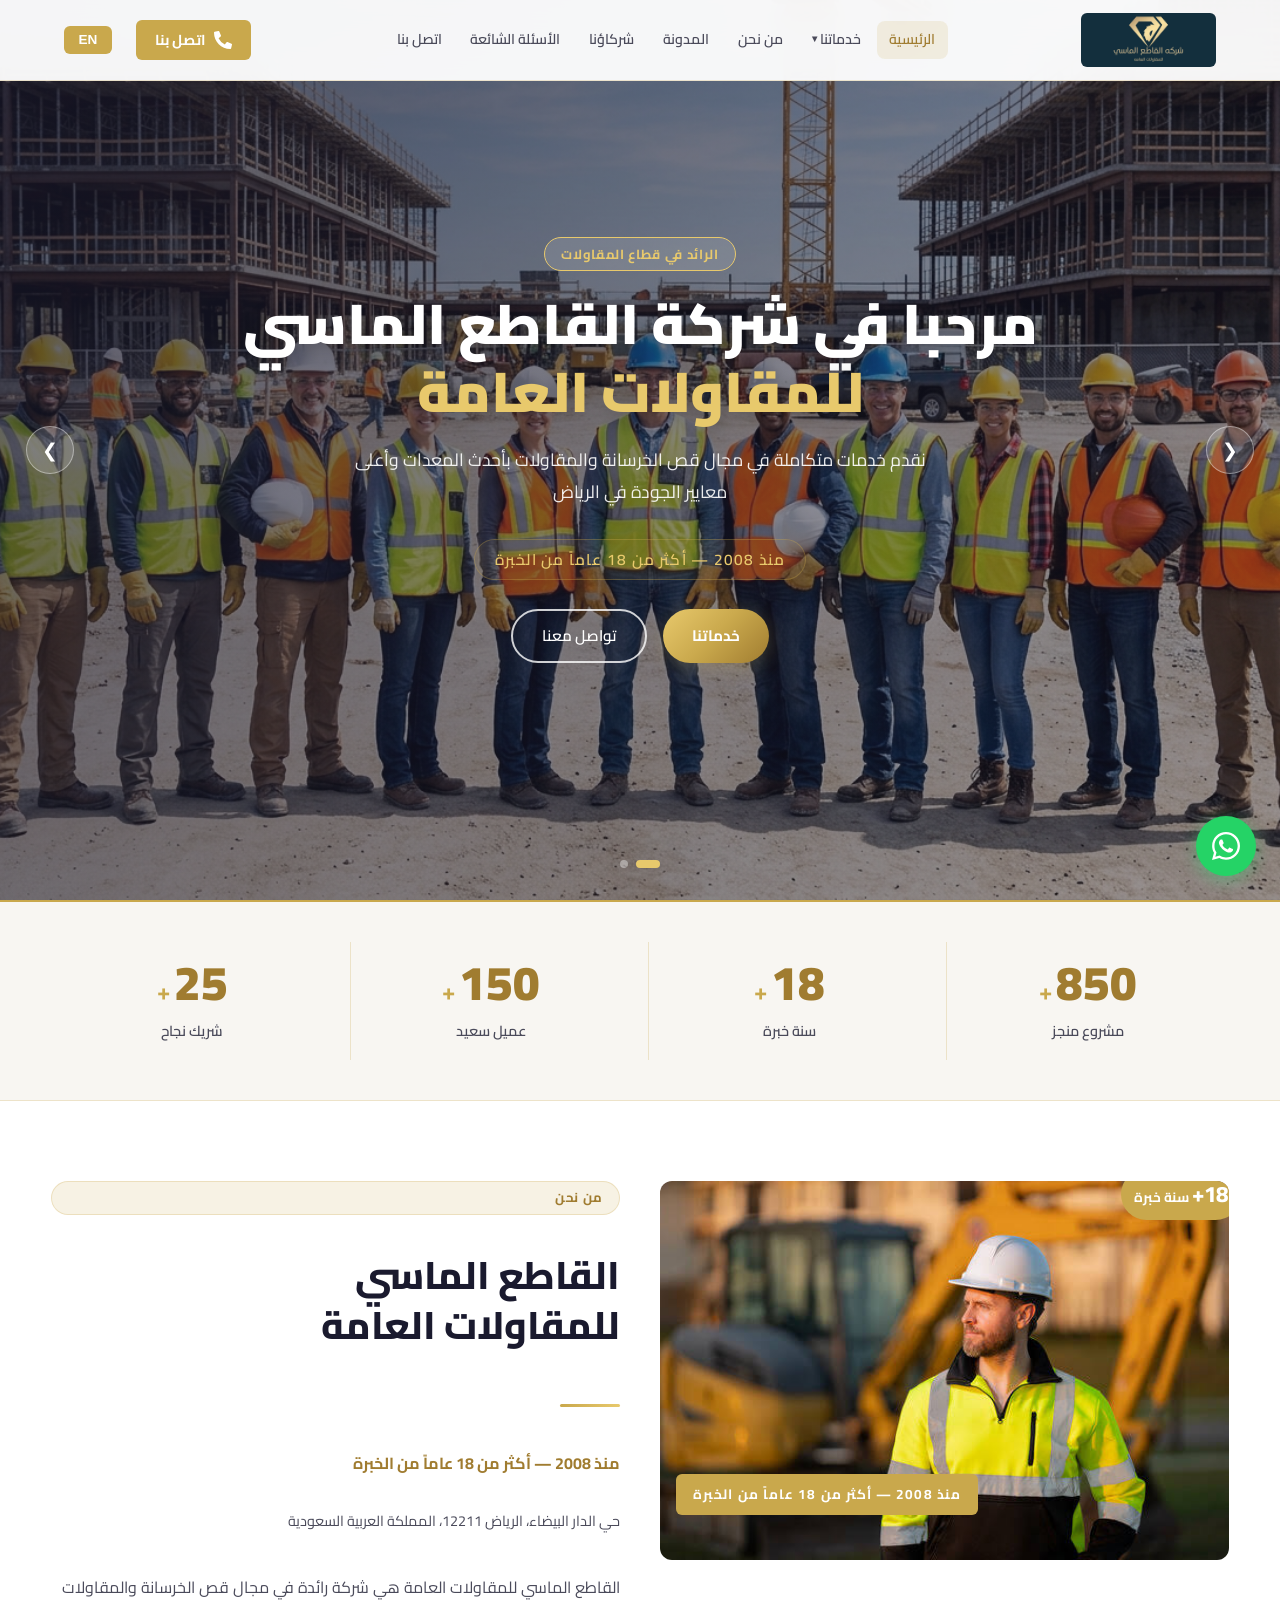
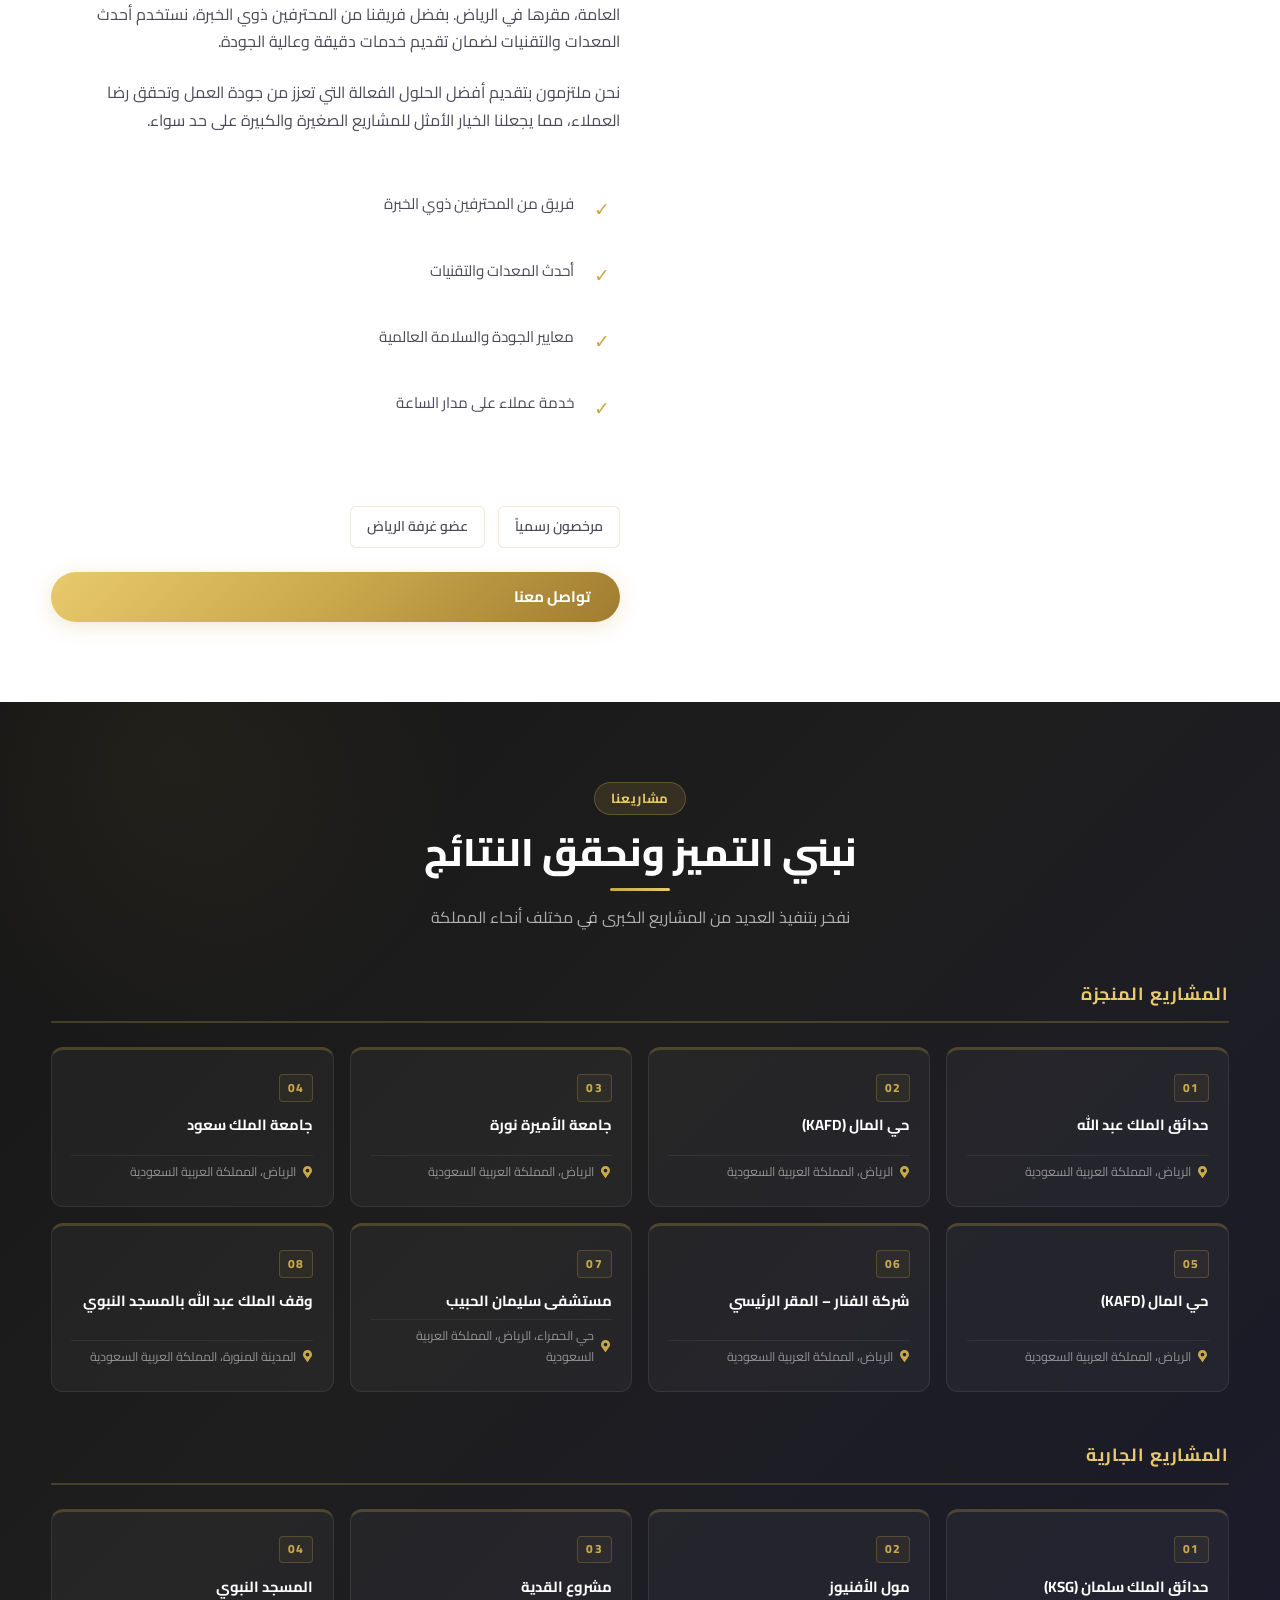
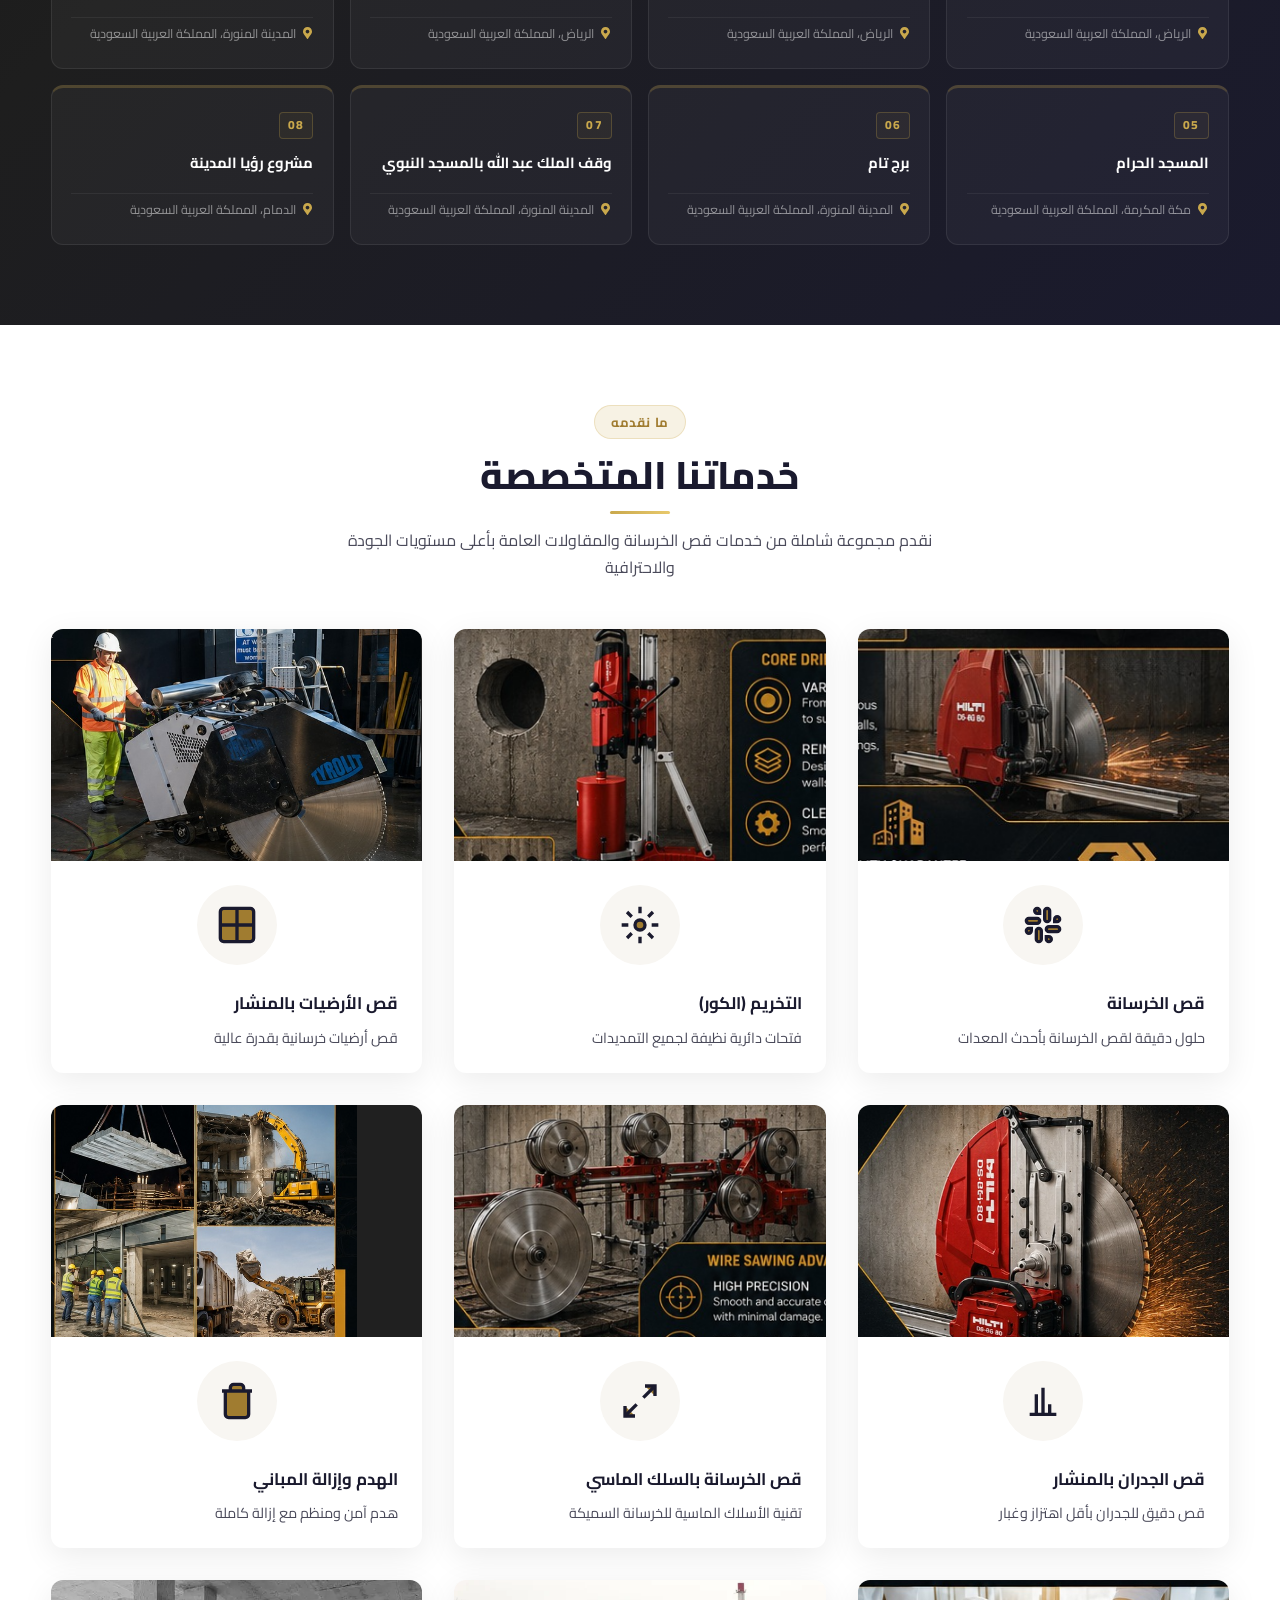
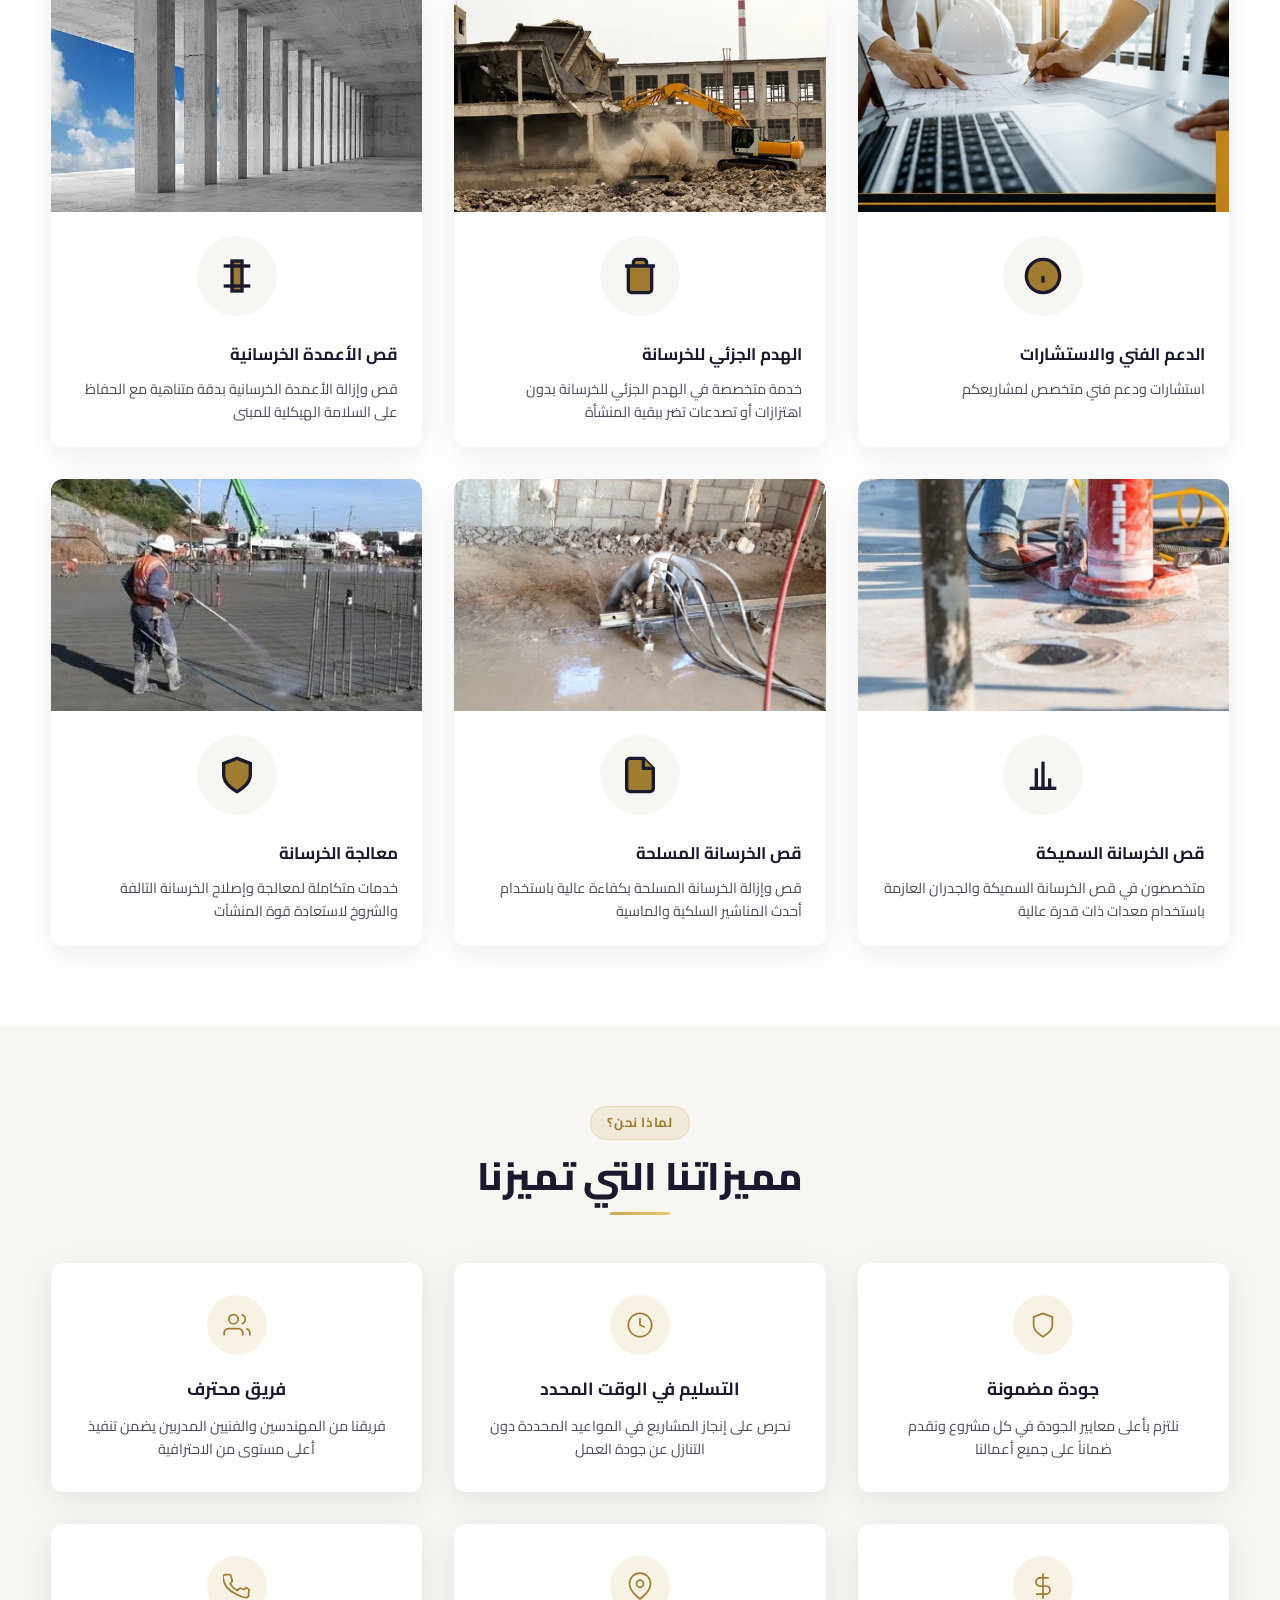
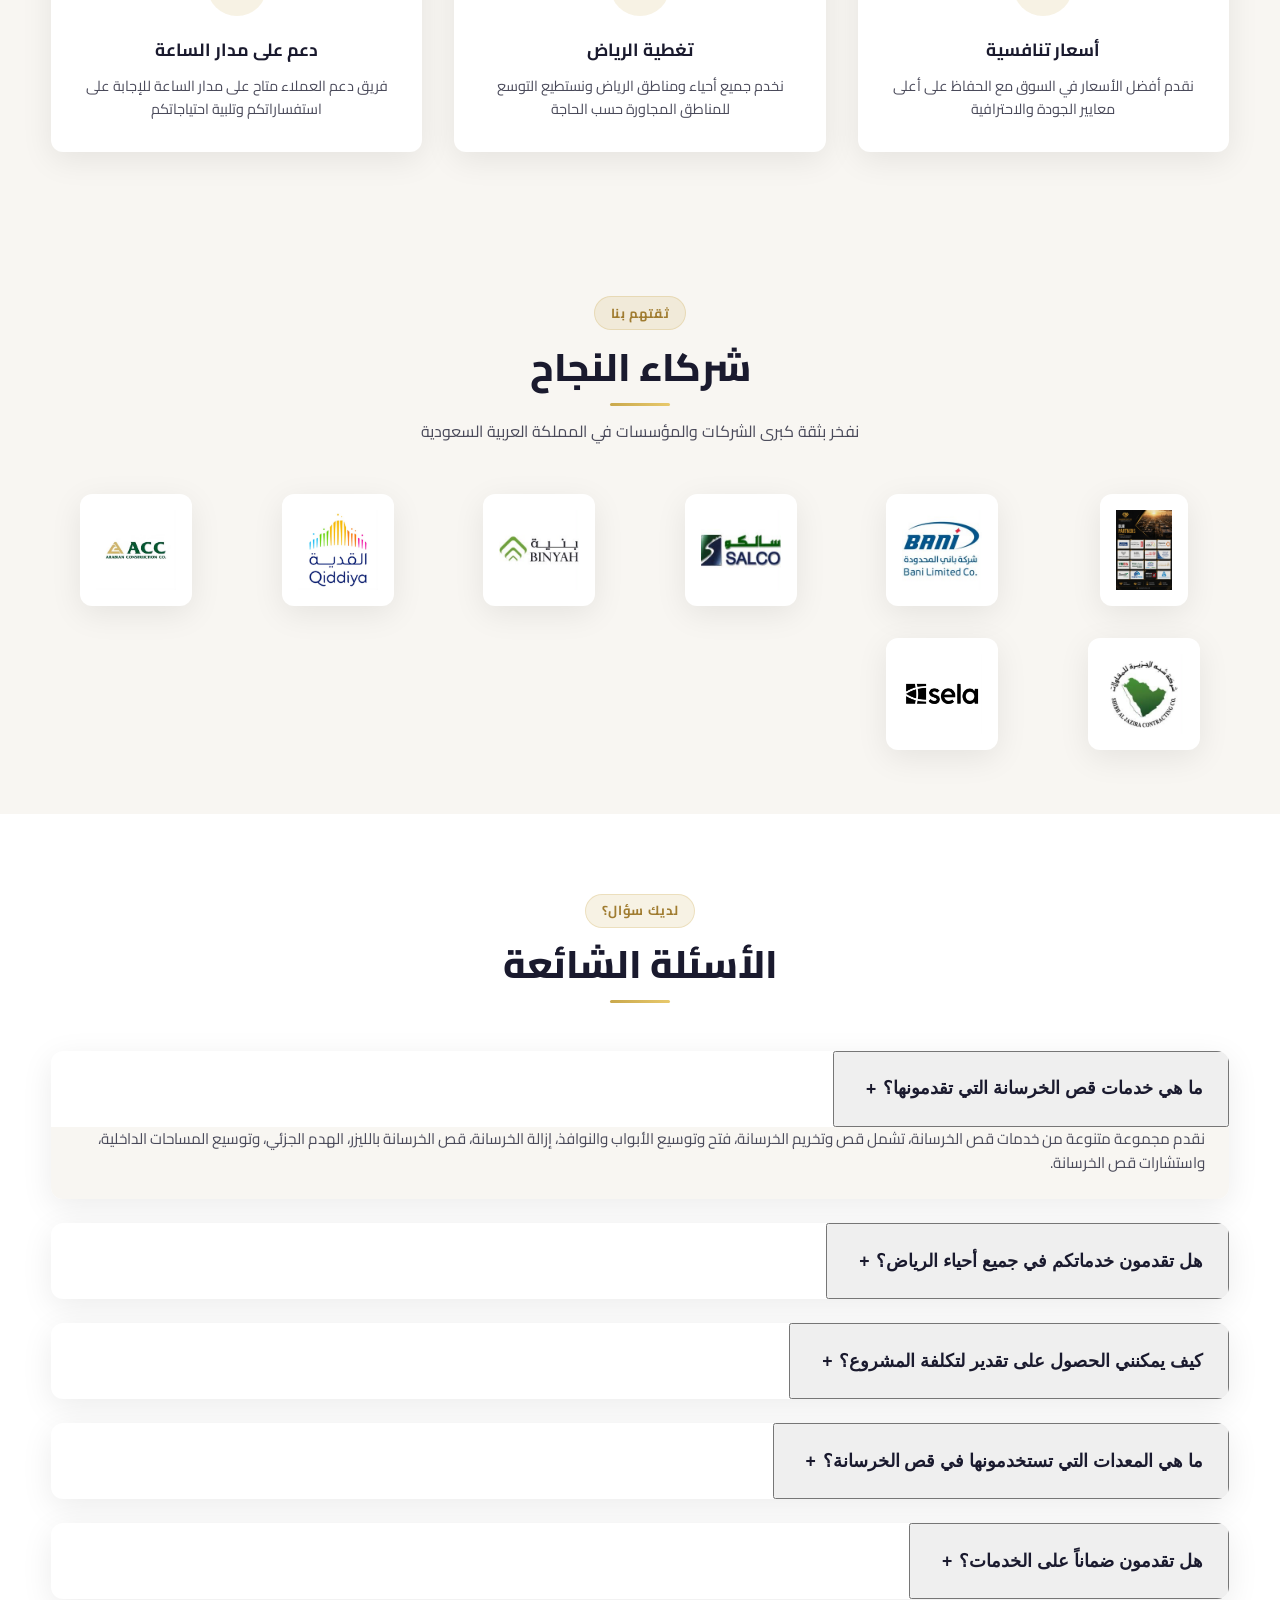
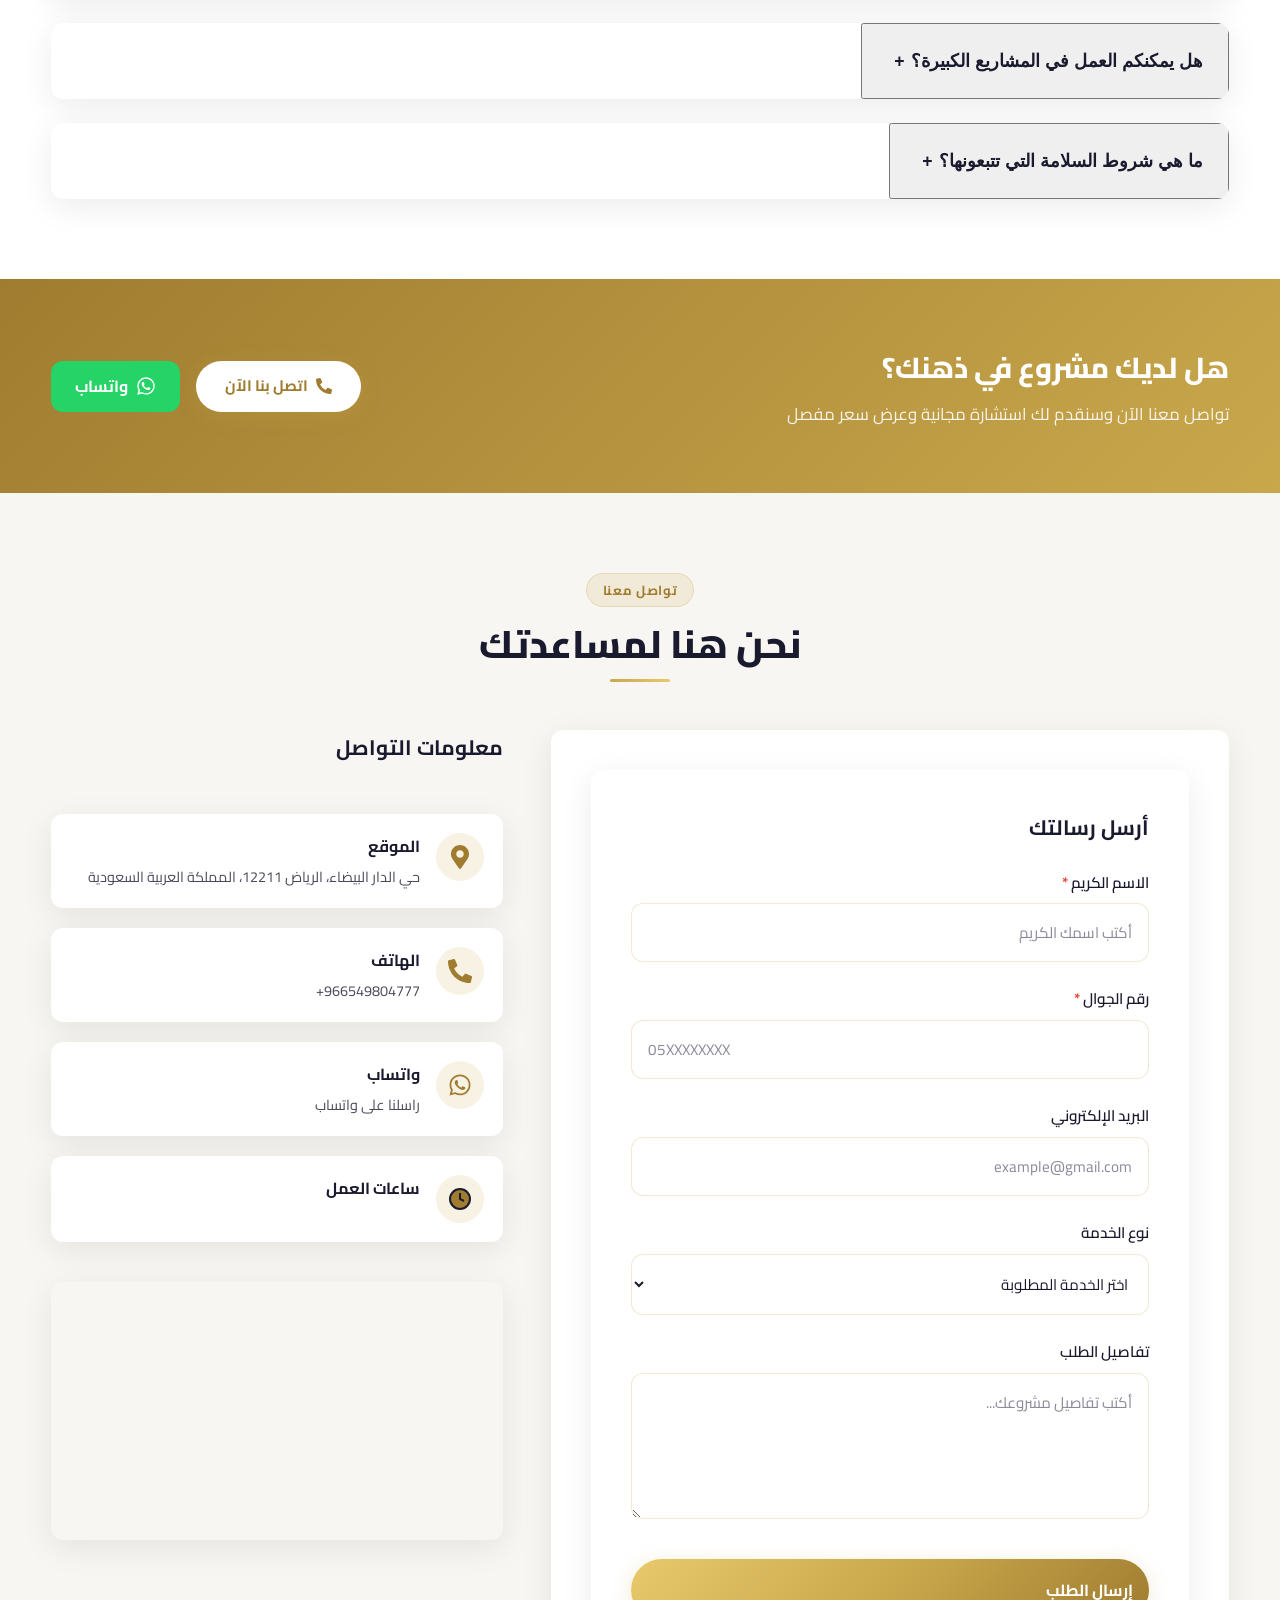
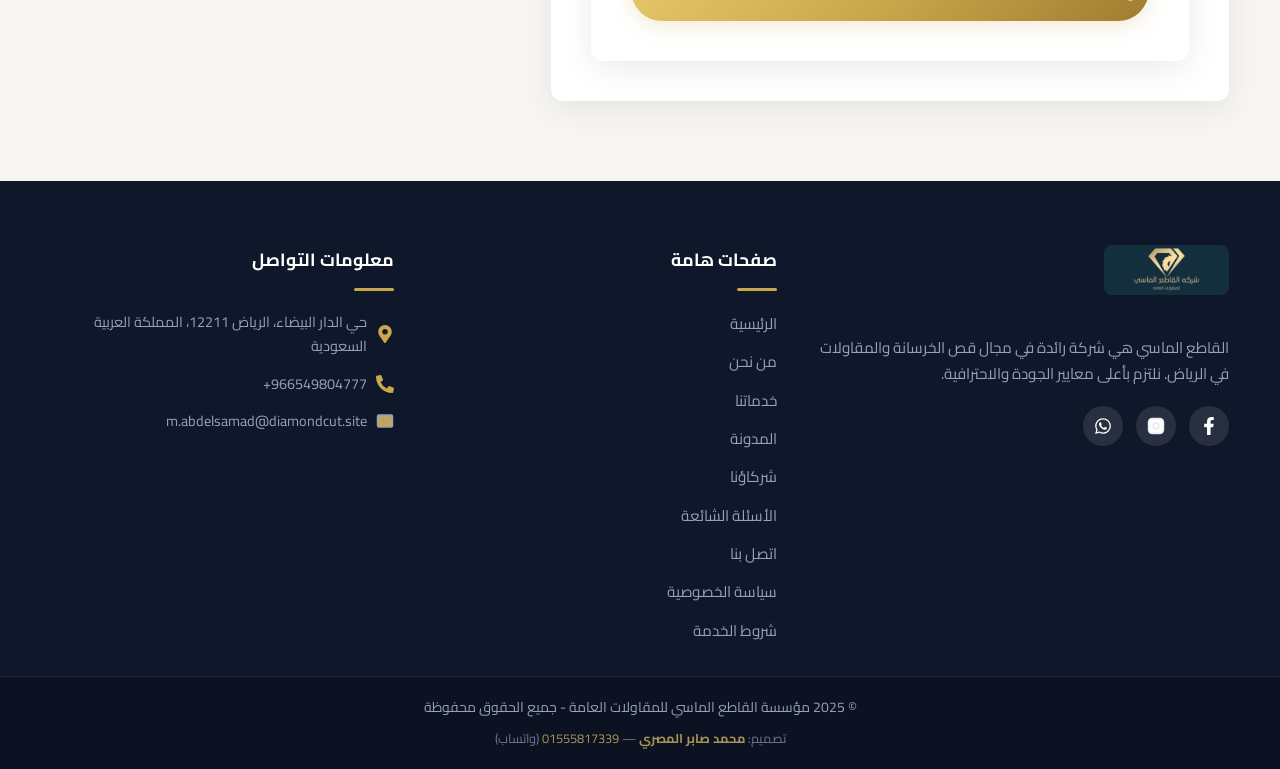
==== commit be6323a3: "Add files via upload" ====
--- a/index.html
+++ b/index.html
@@ -191,7 +191,7 @@
         <div
           class="hero-slide active"
           style="
-            background-image: url(&quot;Assets/Servecis/5791850488167861945 (1).jpg&quot;);
+            background-image: url(&quot;Assets/hero back.png&quot;);
           "
         >
           <div class="hero-overlay"></div>
@@ -208,6 +208,9 @@
               نقدم خدمات متكاملة في مجال قص الخرسانة والمقاولات بأحدث المعدات
               وأعلى معايير الجودة في الرياض
             </p>
+            <p class="hero-years" data-i18n="hero-years">
+              منذ 2008 — أكثر من 18 عاماً من الخبرة
+            </p>
             <div class="hero-btns">
               <a href="#services" class="btn-primary" data-i18n="hero-btn-1"
                 >خدماتنا</a
@@ -222,7 +225,7 @@
         <div
           class="hero-slide"
           style="
-            background-image: url(&quot;Assets/Servecis/5791850488167861946.jpg&quot;);
+            background-image: url(&quot;Assets/hero back 2.png&quot;);
           "
         >
           <div class="hero-overlay"></div>
@@ -246,35 +249,6 @@
                 class="btn-outline"
                 data-i18n="hero-btn-out-2"
                 >اتصل الآن</a
-              >
-            </div>
-          </div>
-        </div>
-        <!-- Slide 3 -->
-        <div
-          class="hero-slide"
-          style="
-            background-image: url(&quot;Assets/Servecis/5791850488167861947.jpg&quot;);
-          "
-        >
-          <div class="hero-overlay"></div>
-          <div class="hero-content">
-            <span class="hero-badge" data-i18n="hero-badge-3"
-              >شريكك الموثوق</span
-            >
-            <h1 class="hero-title" data-i18n-html="hero-title-3_html">
-              مشاريع كبيرة<br /><span class="gold">نفذناها بنجاح</span>
-            </h1>
-            <p class="hero-desc" data-i18n="hero-desc-3">
-              من المشاريع الصغيرة إلى المشاريع العملاقة، نحن هنا لتلبية جميع
-              احتياجاتكم بكل احترافية
-            </p>
-            <div class="hero-btns">
-              <a href="#partners" class="btn-primary" data-i18n="hero-btn-3"
-                >شركاؤنا</a
-              >
-              <a href="#contact" class="btn-outline" data-i18n="hero-btn-out-3"
-                >احصل على عرض</a
               >
             </div>
           </div>
@@ -301,6 +275,32 @@
     </section>
 
     <!-- ===== STATS STRIP ===== -->
+    <section class="stats-strip">
+      <div class="container">
+        <div class="stats-grid">
+          <div class="stat-item">
+            <span class="stat-num" data-target="850">0</span>
+            <span class="stat-suffix">+</span>
+            <p data-i18n="stat-1">مشروع منجز</p>
+          </div>
+          <div class="stat-item">
+            <span class="stat-num" data-target="18">0</span>
+            <span class="stat-suffix">+</span>
+            <p data-i18n="stat-2">سنة خبرة</p>
+          </div>
+          <div class="stat-item">
+            <span class="stat-num" data-target="150">0</span>
+            <span class="stat-suffix">+</span>
+            <p data-i18n="stat-3">عميل سعيد</p>
+          </div>
+          <div class="stat-item">
+            <span class="stat-num" data-target="25">0</span>
+            <span class="stat-suffix">+</span>
+            <p data-i18n="stat-4">شريك نجاح</p>
+          </div>
+        </div>
+      </div>
+    </section>
     <!-- ===== ABOUT ===== -->
     <section class="about" id="about">
       <div class="container">
@@ -314,8 +314,12 @@
                 data-i18n-alt="about-alt"
               />
             </div>
+            <p class="hero-years about-hero-years" data-i18n="hero-years">
+              منذ 2008 — أكثر من 18 عاماً من الخبرة
+            </p>
+
             <div class="about-badge-float">
-              <span class="badge-num" data-i18n="about-badge-num">15+</span>
+              <span class="badge-num" data-i18n="about-badge-num">18+</span>
               <span class="badge-text" data-i18n="about-badge-text"
                 >سنة خبرة</span
               >
@@ -324,14 +328,20 @@
           <div class="about-content">
             <span class="section-badge" data-i18n="about-badge">من نحن</span>
             <h2 class="section-title" data-i18n-html="about-title_html">
-              مؤسسة القاطع الماسي<br />للمقاولات العامة
+              القاطع الماسي<br />للمقاولات العامة
             </h2>
             <div class="gold-divider" style="margin: 1.2rem 0"></div>
+            <p class="about-years" data-i18n="hero-years">
+              منذ 2008 — أكثر من 18 عاماً من الخبرة
+            </p>
+            <p class="about-location" data-i18n="footer-address">
+              حي الدار البيضاء، الرياض 12211، المملكة العربية السعودية
+            </p>
             <p class="about-text" data-i18n="about-text-1">
-              مؤسسة القاطع الماسي للمقاولات العامة هي شركة رائدة في مجال قص
-              الخرسانة والمقاولات العامة، مقرها في الرياض. بفضل فريقنا من
-              المحترفين ذوي الخبرة، نستخدم أحدث المعدات والتقنيات لضمان تقديم
-              خدمات دقيقة وعالية الجودة.
+              القاطع الماسي للمقاولات العامة هي شركة رائدة في مجال قص الخرسانة
+              والمقاولات العامة، مقرها في الرياض. بفضل فريقنا من المحترفين ذوي
+              الخبرة، نستخدم أحدث المعدات والتقنيات لضمان تقديم خدمات دقيقة
+              وعالية الجودة.
             </p>
             <p class="about-text" data-i18n="about-text-2">
               نحن ملتزمون بتقديم أفضل الحلول الفعالة التي تعزز من جودة العمل
@@ -359,9 +369,6 @@
               <span class="cert-badge" data-i18n="about-cert-2"
                 >عضو غرفة الرياض</span
               >
-              <span class="cert-badge" data-i18n="about-cert-3"
-                >سجل تجاري: 1010594097</span
-              >
             </div>
             <a href="#contact" class="btn-primary" data-i18n="about-cta"
               >تواصل معنا</a
@@ -372,106 +379,6 @@
     </section>
 
     <!-- ===== GALLERY ===== -->
-    <section class="gallery" id="gallery">
-      <div class="container">
-        <div class="section-header">
-          <span class="section-badge" data-i18n="gallery-badge"
-            >معرض الصور</span
-          >
-          <h2 class="section-title" data-i18n="gallery-title">صور مشاريعنا</h2>
-          <div class="gold-divider"></div>
-          <p class="section-desc" data-i18n="gallery-desc">
-            نفخر بتنفيذ العديد من المشاريع الناجحة في مجال قص الخرسانة
-            والمقاولات العامة
-          </p>
-        </div>
-        <div class="gallery-grid">
-          <div class="gallery-item gallery-item-lg" onclick="openGallery(this)">
-            <img
-              src="Assets/Servecis/5791850488167861945 (1).jpg"
-              alt="مشروع قص خرسانة"
-              data-i18n-alt="gallery-alt"
-              loading="lazy"
-            />
-            <div class="gallery-overlay">
-              <span class="gallery-icon">+</span>
-            </div>
-          </div>
-          <div class="gallery-item" onclick="openGallery(this)">
-            <img
-              src="Assets/Servecis/5791850488167861946.jpg"
-              alt="مشروع قص خرسانة"
-              data-i18n-alt="gallery-alt"
-              loading="lazy"
-            />
-            <div class="gallery-overlay">
-              <span class="gallery-icon">+</span>
-            </div>
-          </div>
-          <div class="gallery-item" onclick="openGallery(this)">
-            <img
-              src="Assets/Servecis/5791850488167861947.jpg"
-              alt="مشروع قص خرسانة"
-              data-i18n-alt="gallery-alt"
-              loading="lazy"
-            />
-            <div class="gallery-overlay">
-              <span class="gallery-icon">+</span>
-            </div>
-          </div>
-          <div class="gallery-item gallery-item-h" onclick="openGallery(this)">
-            <img
-              src="Assets/Servecis/5791850488167861948.jpg"
-              alt="مشروع قص خرسانة"
-              data-i18n-alt="gallery-alt"
-              loading="lazy"
-            />
-            <div class="gallery-overlay">
-              <span class="gallery-icon">+</span>
-            </div>
-          </div>
-          <div class="gallery-item" onclick="openGallery(this)">
-            <img
-              src="Assets/Servecis/5791850488167861949.jpg"
-              alt="مشروع قص خرسانة"
-              data-i18n-alt="gallery-alt"
-              loading="lazy"
-            />
-            <div class="gallery-overlay">
-              <span class="gallery-icon">+</span>
-            </div>
-          </div>
-          <div class="gallery-item" onclick="openGallery(this)">
-            <img
-              src="Assets/Servecis/5791850488167861950.jpg"
-              alt="مشروع قص خرسانة"
-              data-i18n-alt="gallery-alt"
-              loading="lazy"
-            />
-            <div class="gallery-overlay">
-              <span class="gallery-icon">+</span>
-            </div>
-          </div>
-          <div class="gallery-item" onclick="openGallery(this)">
-            <img
-              src="Assets/Servecis/5791850488167861953.jpg"
-              alt="مشروع قص خرسانة"
-              data-i18n-alt="gallery-alt"
-              loading="lazy"
-            />
-            <div class="gallery-overlay">
-              <span class="gallery-icon">+</span>
-            </div>
-          </div>
-          <div class="gallery-item" onclick="openGallery(this)">
-            <div class="gallery-overlay">
-              <span class="gallery-icon">+</span>
-            </div>
-          </div>
-        </div>
-      </div>
-    </section>
-
     <!-- ===== GALLERY LIGHTBOX ===== -->
     <div class="lightbox" id="galleryLightbox" onclick="closeGallery(event)">
       <button class="lightbox-close" onclick="closeGallery()">&times;</button>
@@ -484,601 +391,321 @@
       </button>
     </div>
 
-    <!-- ===== SERVICES ===== -->
+    <!-- ===== OUR PROJECTS (text cards) ===== -->
+    <section class="projects" id="ongoing">
+      <div class="container">
+        <div class="section-header">
+          <span class="section-badge" data-i18n="ongoing-badge">مشاريعنا</span>
+          <h2 class="section-title" data-i18n="ongoing-title">نبني التميز ونحقق النتائج</h2>
+          <div class="gold-divider"></div>
+          <p class="section-desc" data-i18n="ongoing-desc">
+            نفخر بتنفيذ العديد من المشاريع الكبرى في مختلف أنحاء المملكة
+          </p>
+        </div>
+
+        <!-- Completed Projects -->
+        <div class="projects-group">
+          <div class="projects-subhead" data-i18n="proj-completed-badge">المشاريع المنجزة</div>
+          <div class="projects-grid">
+            <div class="project-card">
+              <span class="project-num" data-i18n="proj-c-1-loc">01</span>
+              <h3 class="project-name" data-i18n="proj-c-1">حدائق الملك عبد الله</h3>
+              <span class="project-loc" data-i18n="proj-c-1-loc">الرياض، المملكة العربية السعودية</span>
+            </div>
+            <div class="project-card">
+              <span class="project-num">02</span>
+              <h3 class="project-name" data-i18n="proj-c-2">حي المال (KAFD)</h3>
+              <span class="project-loc" data-i18n="proj-c-2-loc">الرياض، المملكة العربية السعودية</span>
+            </div>
+            <div class="project-card">
+              <span class="project-num">03</span>
+              <h3 class="project-name" data-i18n="proj-c-3">جامعة الأميرة نورة</h3>
+              <span class="project-loc" data-i18n="proj-c-3-loc">الرياض، المملكة العربية السعودية</span>
+            </div>
+            <div class="project-card">
+              <span class="project-num">04</span>
+              <h3 class="project-name" data-i18n="proj-c-4">جامعة الملك سعود</h3>
+              <span class="project-loc" data-i18n="proj-c-4-loc">الرياض، المملكة العربية السعودية</span>
+            </div>
+            <div class="project-card">
+              <span class="project-num">05</span>
+              <h3 class="project-name" data-i18n="proj-c-5">حي المال (KAFD)</h3>
+              <span class="project-loc" data-i18n="proj-c-5-loc">الرياض، المملكة العربية السعودية</span>
+            </div>
+            <div class="project-card">
+              <span class="project-num">06</span>
+              <h3 class="project-name" data-i18n="proj-c-6">شركة الفنار – المقر الرئيسي</h3>
+              <span class="project-loc" data-i18n="proj-c-6-loc">الرياض، المملكة العربية السعودية</span>
+            </div>
+            <div class="project-card">
+              <span class="project-num">07</span>
+              <h3 class="project-name" data-i18n="proj-c-7">مستشفى سليمان الحبيب</h3>
+              <span class="project-loc" data-i18n="proj-c-7-loc">حي الحمراء، الرياض، المملكة العربية السعودية</span>
+            </div>
+            <div class="project-card">
+              <span class="project-num">08</span>
+              <h3 class="project-name" data-i18n="proj-c-8">وقف الملك عبد الله بالمسجد النبوي</h3>
+              <span class="project-loc" data-i18n="proj-c-8-loc">المدينة المنورة، المملكة العربية السعودية</span>
+            </div>
+          </div>
+        </div>
+
+        <!-- Ongoing Projects -->
+        <div class="projects-group">
+          <div class="projects-subhead" data-i18n="proj-ongoing-badge">المشاريع الجارية</div>
+          <div class="projects-grid">
+            <div class="project-card">
+              <span class="project-num">01</span>
+              <h3 class="project-name" data-i18n="proj-o-1">حدائق الملك سلمان (KSG)</h3>
+              <span class="project-loc" data-i18n="proj-o-1-loc">الرياض، المملكة العربية السعودية</span>
+            </div>
+            <div class="project-card">
+              <span class="project-num">02</span>
+              <h3 class="project-name" data-i18n="proj-o-2">مول الأفنيوز</h3>
+              <span class="project-loc" data-i18n="proj-o-2-loc">الرياض، المملكة العربية السعودية</span>
+            </div>
+            <div class="project-card">
+              <span class="project-num">03</span>
+              <h3 class="project-name" data-i18n="proj-o-3">مشروع القدية</h3>
+              <span class="project-loc" data-i18n="proj-o-3-loc">الرياض، المملكة العربية السعودية</span>
+            </div>
+            <div class="project-card">
+              <span class="project-num">04</span>
+              <h3 class="project-name" data-i18n="proj-o-4">المسجد النبوي</h3>
+              <span class="project-loc" data-i18n="proj-o-4-loc">المدينة المنورة، المملكة العربية السعودية</span>
+            </div>
+            <div class="project-card">
+              <span class="project-num">05</span>
+              <h3 class="project-name" data-i18n="proj-o-5">المسجد الحرام</h3>
+              <span class="project-loc" data-i18n="proj-o-5-loc">مكة المكرمة، المملكة العربية السعودية</span>
+            </div>
+            <div class="project-card">
+              <span class="project-num">06</span>
+              <h3 class="project-name" data-i18n="proj-o-6">برج تام</h3>
+              <span class="project-loc" data-i18n="proj-o-6-loc">المدينة المنورة، المملكة العربية السعودية</span>
+            </div>
+            <div class="project-card">
+              <span class="project-num">07</span>
+              <h3 class="project-name" data-i18n="proj-o-7">وقف الملك عبد الله بالمسجد النبوي</h3>
+              <span class="project-loc" data-i18n="proj-o-7-loc">المدينة المنورة، المملكة العربية السعودية</span>
+            </div>
+            <div class="project-card">
+              <span class="project-num">08</span>
+              <h3 class="project-name" data-i18n="proj-o-8">مشروع رؤيا المدينة</h3>
+              <span class="project-loc" data-i18n="proj-o-8-loc">الدمام، المملكة العربية السعودية</span>
+            </div>
+          </div>
+        </div>
+      </div>
+    </section>
+
+    <!-- ===== SERVICES (all images, white cards + modal) ===== -->
     <section class="services" id="services">
       <div class="container">
         <div class="section-header">
           <span class="section-badge" data-i18n="services-badge">ما نقدمه</span>
-          <h2 class="section-title" data-i18n="services-title">
-            خدماتنا المتخصصة
-          </h2>
+          <h2 class="section-title" data-i18n="services-title">خدماتنا المتخصصة</h2>
           <div class="gold-divider"></div>
-          <p class="section-desc" data-i18n="services-desc">
-            نقدم مجموعة شاملة من خدمات قص الخرسانة والمقاولات العامة بأعلى
-            مستويات الجودة والاحترافية
-          </p>
+          <p class="section-desc" data-i18n="services-desc">نقدم مجموعة شاملة من خدمات قص الخرسانة والمقاولات العامة بأعلى مستويات الجودة والاحترافية</p>
         </div>
         <div class="services-grid">
-          <div class="service-card">
+
+          <div class="service-card" onclick="openModal(this)" data-img="Assets/Servecis/concrete cutting.png" data-i18n-title="nservice-1" data-i18n-desc="ndesc-1" tabindex="0" role="button" onkeydown="if(event.key==='Enter'||event.key===' ')this.click()">
             <div class="service-img-wrap">
-              <img
-                src="Assets/Servecis/قص الخرسانة المسلحة.webp"
-                alt="قص وتخريم الخرسانة"
-                loading="lazy"
-                data-i18n-alt="service-1"
-              />
-              <div class="service-overlay">
-                <a
-                  href="#contact"
-                  class="service-btn"
-                  data-i18n="services-card-btn"
-                  >احصل على الخدمة</a
-                >
-              </div>
+              <img src="Assets/Servecis/concrete cutting.png" alt="Concrete Cutting" data-i18n-alt="nservice-1" loading="lazy">
+              <div class="service-overlay"><a href="#contact" class="service-btn" data-i18n="services-card-btn">اطلب الخدمة</a></div>
             </div>
             <div class="service-body">
               <div class="service-icon">
-                <svg
-                  viewBox="0 0 24 24"
-                  fill="none"
-                  stroke="currentColor"
-                  stroke-width="2"
-                >
-                  <path
-                    d="M14.5 10c-.83 0-1.5-.67-1.5-1.5v-5c0-.83.67-1.5 1.5-1.5s1.5.67 1.5 1.5v5c0 .83-.67 1.5-1.5 1.5z"
-                  />
-                  <path
-                    d="M20.5 10H19V8.5c0-.83.67-1.5 1.5-1.5s1.5.67 1.5 1.5-.67 1.5-1.5 1.5z"
-                  />
-                  <path
-                    d="M9.5 14c.83 0 1.5.67 1.5 1.5v5c0 .83-.67 1.5-1.5 1.5S8 21.33 8 20.5v-5c0-.83.67-1.5 1.5-1.5z"
-                  />
-                  <path
-                    d="M3.5 14H5v1.5c0 .83-.67 1.5-1.5 1.5S2 16.33 2 15.5 2.67 14 3.5 14z"
-                  />
-                  <path
-                    d="M14 14.5c0-.83.67-1.5 1.5-1.5h5c.83 0 1.5.67 1.5 1.5s-.67 1.5-1.5 1.5h-5c-.83 0-1.5-.67-1.5-1.5z"
-                  />
-                  <path
-                    d="M15.5 19H14v1.5c0 .83.67 1.5 1.5 1.5s1.5-.67 1.5-1.5-.67-1.5-1.5-1.5z"
-                  />
-                  <path
-                    d="M10 9.5C10 8.67 9.33 8 8.5 8h-5C2.67 8 2 8.67 2 9.5S2.67 11 3.5 11h5c.83 0 1.5-.67 1.5-1.5z"
-                  />
-                  <path
-                    d="M8.5 5H10V3.5C10 2.67 9.33 2 8.5 2S7 2.67 7 3.5 7.67 5 8.5 5z"
-                  />
-                </svg>
-              </div>
-              <h3 data-i18n="service-1">قص وتخريم الخرسانة</h3>
-              <p data-i18n="sdesc-1">
-                خدمة متخصصة في قص وتخريم الخرسانة بدقة عالية باستخدام أحدث
-                المعدات والتقنيات
-              </p>
-            </div>
-          </div>
-          <div class="service-card">
+                <svg viewBox="0 0 24 24" fill="none" stroke="currentColor" stroke-width="2"><path d="M14.5 10c-.83 0-1.5-.67-1.5-1.5v-5c0-.83.67-1.5 1.5-1.5s1.5.67 1.5 1.5v5c0 .83-.67 1.5-1.5 1.5z"/><path d="M20.5 10H19V8.5c0-.83.67-1.5 1.5-1.5s1.5.67 1.5 1.5-.67 1.5-1.5 1.5z"/><path d="M9.5 14c.83 0 1.5.67 1.5 1.5v5c0 .83-.67 1.5-1.5 1.5S8 21.33 8 20.5v-5c0-.83.67-1.5 1.5-1.5z"/><path d="M3.5 14H5v1.5c0 .83-.67 1.5-1.5 1.5S2 16.33 2 15.5 2.67 14 3.5 14z"/><path d="M14 14.5c0-.83.67-1.5 1.5-1.5h5c.83 0 1.5.67 1.5 1.5s-.67 1.5-1.5 1.5h-5c-.83 0-1.5-.67-1.5-1.5z"/><path d="M15.5 19H14v1.5c0 .83.67 1.5 1.5 1.5s1.5-.67 1.5-1.5-.67-1.5-1.5-1.5z"/><path d="M10 9.5C10 8.67 9.33 8 8.5 8h-5C2.67 8 2 8.67 2 9.5S2.67 11 3.5 11h5c.83 0 1.5-.67 1.5-1.5z"/><path d="M8.5 5H10V3.5C10 2.67 9.33 2 8.5 2S7 2.67 7 3.5 7.67 5 8.5 5z"/></svg>
+              </div>
+              <h3 data-i18n="nservice-1">قص الخرسانة</h3>
+              <p data-i18n="ntag-1">حلول دقيقة لقص الخرسانة بأحدث المعدات</p>
+            </div>
+          </div>
+
+          <div class="service-card" onclick="openModal(this)" data-img="Assets/Servecis/Core drilling.png" data-i18n-title="nservice-2" data-i18n-desc="ndesc-2" tabindex="0" role="button" onkeydown="if(event.key==='Enter'||event.key===' ')this.click()">
             <div class="service-img-wrap">
-              <img
-                src="Assets/Servecis/فتح وتوسيع الأبواب .webp"
-                alt="فتح وتوسيع الأبواب"
-                loading="lazy"
-                data-i18n-alt="service-2"
-              />
-              <div class="service-overlay">
-                <a
-                  href="#contact"
-                  class="service-btn"
-                  data-i18n="services-card-btn"
-                  >احصل على الخدمة</a
-                >
-              </div>
+              <img src="Assets/Servecis/Core drilling.png" alt="Core Drilling" data-i18n-alt="nservice-2" loading="lazy">
+              <div class="service-overlay"><a href="#contact" class="service-btn" data-i18n="services-card-btn">اطلب الخدمة</a></div>
             </div>
             <div class="service-body">
               <div class="service-icon">
-                <svg
-                  viewBox="0 0 24 24"
-                  fill="none"
-                  stroke="currentColor"
-                  stroke-width="2"
-                >
-                  <rect x="3" y="3" width="18" height="18" rx="2" />
-                  <path d="M9 3v18" />
-                </svg>
-              </div>
-              <h3 data-i18n="service-2">فتح وتوسيع الأبواب</h3>
-              <p data-i18n="sdesc-2">
-                نفتح ونوسع الأبواب في الجدران الخرسانية بأمان تام ودقة متناهية
-                لتلبية احتياجاتكم
-              </p>
-            </div>
-          </div>
-          <div class="service-card">
+                <svg viewBox="0 0 24 24" fill="none" stroke="currentColor" stroke-width="2"><circle cx="12" cy="12" r="3"/><path d="M12 1v4M12 19v4M4.22 4.22l2.83 2.83M16.95 16.95l2.83 2.83M1 12h4M19 12h4M4.22 19.78l2.83-2.83M16.95 7.05l2.83-2.83"/></svg>
+              </div>
+              <h3 data-i18n="nservice-2">التخريم (الكور)</h3>
+              <p data-i18n="ntag-2">فتحات دائرية نظيفة لجميع التمديدات</p>
+            </div>
+          </div>
+
+          <div class="service-card" onclick="openModal(this)" data-img="Assets/Servecis/Floor sawing.png" data-i18n-title="nservice-3" data-i18n-desc="ndesc-3" tabindex="0" role="button" onkeydown="if(event.key==='Enter'||event.key===' ')this.click()">
             <div class="service-img-wrap">
-              <img
-                src="Assets/Servecis/فتح وتوسيع النوافذ .webp"
-                alt="فتح وتوسيع النوافذ"
-                loading="lazy"
-                data-i18n-alt="service-3"
-              />
-              <div class="service-overlay">
-                <a
-                  href="#contact"
-                  class="service-btn"
-                  data-i18n="services-card-btn"
-                  >احصل على الخدمة</a
-                >
-              </div>
+              <img src="Assets/Servecis/Floor sawing.png" alt="Floor Sawing" data-i18n-alt="nservice-3" loading="lazy">
+              <div class="service-overlay"><a href="#contact" class="service-btn" data-i18n="services-card-btn">اطلب الخدمة</a></div>
             </div>
             <div class="service-body">
               <div class="service-icon">
-                <svg
-                  viewBox="0 0 24 24"
-                  fill="none"
-                  stroke="currentColor"
-                  stroke-width="2"
-                >
-                  <rect x="3" y="3" width="18" height="18" rx="2" />
-                  <path d="M3 9h18M9 21V9" />
-                </svg>
-              </div>
-              <h3 data-i18n="service-3">فتح وتوسيع النوافذ</h3>
-              <p data-i18n="sdesc-3">
-                خدمة متخصصة في فتح وتوسيع النوافذ في الجدران الخرسانية بأعلى
-                معايير الجودة والسلامة
-              </p>
-            </div>
-          </div>
-          <div class="service-card">
+                <svg viewBox="0 0 24 24" fill="none" stroke="currentColor" stroke-width="2"><rect x="2" y="2" width="20" height="20" rx="2"/><path d="M2 12h20M12 2v20"/></svg>
+              </div>
+              <h3 data-i18n="nservice-3">قص الأرضيات بالمنشار</h3>
+              <p data-i18n="ntag-3">قص أرضيات خرسانية بقدرة عالية</p>
+            </div>
+          </div>
+
+          <div class="service-card" onclick="openModal(this)" data-img="Assets/Servecis/Will saw cutting.png" data-i18n-title="nservice-4" data-i18n-desc="ndesc-4" tabindex="0" role="button" onkeydown="if(event.key==='Enter'||event.key===' ')this.click()">
             <div class="service-img-wrap">
-              <img
-                src="Assets/Servecis/شركة-قص-خرسانة-ليزر-في-قرطبه-الكويت.webp"
-                alt="قص الخرسانة بالليزر"
-                loading="lazy"
-                data-i18n-alt="service-4"
-              />
-              <div class="service-overlay">
-                <a
-                  href="#contact"
-                  class="service-btn"
-                  data-i18n="services-card-btn"
-                  >احصل على الخدمة</a
-                >
-              </div>
+              <img src="Assets/Servecis/Will saw cutting.png" alt="Wall Saw Cutting" data-i18n-alt="nservice-4" loading="lazy">
+              <div class="service-overlay"><a href="#contact" class="service-btn" data-i18n="services-card-btn">اطلب الخدمة</a></div>
             </div>
             <div class="service-body">
               <div class="service-icon">
-                <svg
-                  viewBox="0 0 24 24"
-                  fill="none"
-                  stroke="currentColor"
-                  stroke-width="2"
-                >
-                  <path d="M12 2L2 7l10 5 10-5-10-5z" />
-                  <path d="M2 17l10 5 10-5" />
-                  <path d="M2 12l10 5 10-5" />
-                </svg>
-              </div>
-              <h3 data-i18n="service-4">قص الخرسانة بالليزر</h3>
-              <p data-i18n="sdesc-4">
-                تقنية متطورة لقص الخرسانة بالليزر تضمن أعلى درجات الدقة والكفاءة
-                في الأعمال الهندسية
-              </p>
-            </div>
-          </div>
-          <div class="service-card">
+                <svg viewBox="0 0 24 24" fill="none" stroke="currentColor" stroke-width="2"><path d="M4 20h16"/><path d="M8 20V8"/><path d="M12 20V4"/><path d="M16 20v-6"/></svg>
+              </div>
+              <h3 data-i18n="nservice-4">قص الجدران بالمنشار</h3>
+              <p data-i18n="ntag-4">قص دقيق للجدران بأقل اهتزاز وغبار</p>
+            </div>
+          </div>
+
+          <div class="service-card" onclick="openModal(this)" data-img="Assets/Servecis/Will sawing concrete.png" data-i18n-title="nservice-5" data-i18n-desc="ndesc-5" tabindex="0" role="button" onkeydown="if(event.key==='Enter'||event.key===' ')this.click()">
             <div class="service-img-wrap">
-              <img
-                src="Assets/Servecis/توسيع المساحات الداخلية .webp"
-                alt="توسيع المساحات الداخلية"
-                loading="lazy"
-                data-i18n-alt="service-5"
-              />
-              <div class="service-overlay">
-                <a
-                  href="#contact"
-                  class="service-btn"
-                  data-i18n="services-card-btn"
-                  >احصل على الخدمة</a
-                >
-              </div>
+              <img src="Assets/Servecis/Will sawing concrete.png" alt="Wire Saw Concrete Cutting" data-i18n-alt="nservice-5" loading="lazy">
+              <div class="service-overlay"><a href="#contact" class="service-btn" data-i18n="services-card-btn">اطلب الخدمة</a></div>
             </div>
             <div class="service-body">
               <div class="service-icon">
-                <svg
-                  viewBox="0 0 24 24"
-                  fill="none"
-                  stroke="currentColor"
-                  stroke-width="2"
-                >
-                  <polyline points="15 3 21 3 21 9" />
-                  <polyline points="9 21 3 21 3 15" />
-                  <line x1="21" y1="3" x2="14" y2="10" />
-                  <line x1="3" y1="21" x2="10" y2="14" />
-                </svg>
-              </div>
-              <h3 data-i18n="service-5">توسيع المساحات الداخلية</h3>
-              <p data-i18n="sdesc-5">
-                نحوّل مساحاتكم الداخلية عبر إزالة الجدران وتوسيعها لمنح مبانيكم
-                مساحة أكبر وتهوية أفضل
-              </p>
-            </div>
-          </div>
-          <div class="service-card">
+                <svg viewBox="0 0 24 24" fill="none" stroke="currentColor" stroke-width="2"><polyline points="15 3 21 3 21 9"/><polyline points="9 21 3 21 3 15"/><line x1="21" y1="3" x2="14" y2="10"/><line x1="3" y1="21" x2="10" y2="14"/></svg>
+              </div>
+              <h3 data-i18n="nservice-5">قص الخرسانة بالسلك الماسي</h3>
+              <p data-i18n="ntag-5">تقنية الأسلاك الماسية للخرسانة السميكة</p>
+            </div>
+          </div>
+
+          <div class="service-card" onclick="openModal(this)" data-img="Assets/Servecis/Integrate domlition and building removal.png" data-i18n-title="nservice-6" data-i18n-desc="ndesc-6" tabindex="0" role="button" onkeydown="if(event.key==='Enter'||event.key===' ')this.click()">
             <div class="service-img-wrap">
-              <img
-                src="Assets/Servecis/هدم-خرسانة-باحترافية-بدون-حدوث-اهتزازات-أو-تصدعات-بالكويت.webp"
-                alt="الهدم الجزئي للخرسانة"
-                loading="lazy"
-                data-i18n-alt="service-6"
-              />
-              <div class="service-overlay">
-                <a
-                  href="#contact"
-                  class="service-btn"
-                  data-i18n="services-card-btn"
-                  >احصل على الخدمة</a
-                >
-              </div>
+              <img src="Assets/Servecis/Integrate domlition and building removal.png" alt="Demolition and Building Removal" data-i18n-alt="nservice-6" loading="lazy">
+              <div class="service-overlay"><a href="#contact" class="service-btn" data-i18n="services-card-btn">اطلب الخدمة</a></div>
             </div>
             <div class="service-body">
               <div class="service-icon">
-                <svg
-                  viewBox="0 0 24 24"
-                  fill="none"
-                  stroke="currentColor"
-                  stroke-width="2"
-                >
-                  <path
-                    d="M3 6h18M19 6v14a2 2 0 01-2 2H7a2 2 0 01-2-2V6m3 0V4a2 2 0 012-2h4a2 2 0 012 2v2"
-                  />
-                </svg>
-              </div>
-              <h3 data-i18n="service-6">الهدم الجزئي للخرسانة</h3>
-              <p data-i18n="sdesc-6">
-                خدمة متخصصة في الهدم الجزئي للخرسانة بدون اهتزازات أو تصدعات تضر
-                ببقية المنشأة
-              </p>
-            </div>
-          </div>
-          <div class="service-card">
+                <svg viewBox="0 0 24 24" fill="none" stroke="currentColor" stroke-width="2"><path d="M3 6h18M19 6v14a2 2 0 01-2 2H7a2 2 0 01-2-2V6m3 0V4a2 2 0 012-2h4a2 2 0 012 2v2"/></svg>
+              </div>
+              <h3 data-i18n="nservice-6">الهدم وإزالة المباني</h3>
+              <p data-i18n="ntag-6">هدم آمن ومنظم مع إزالة كاملة</p>
+            </div>
+          </div>
+
+          <div class="service-card" onclick="openModal(this)" data-img="Assets/Servecis/Teck. support and consultation.png" data-i18n-title="nservice-7" data-i18n-desc="ndesc-7" tabindex="0" role="button" onkeydown="if(event.key==='Enter'||event.key===' ')this.click()">
             <div class="service-img-wrap">
-              <img
-                src="Assets/Servecis/تقطيع الجدران الخرسانية.jpg"
-                alt="تقطيع الجدران الخرسانية"
-                loading="lazy"
-                data-i18n-alt="service-7"
-              />
-              <div class="service-overlay">
-                <a
-                  href="#contact"
-                  class="service-btn"
-                  data-i18n="services-card-btn"
-                  >احصل على الخدمة</a
-                >
-              </div>
+              <img src="Assets/Servecis/Teck. support and consultation.png" alt="Technical Support and Consultation" data-i18n-alt="nservice-7" loading="lazy">
+              <div class="service-overlay"><a href="#contact" class="service-btn" data-i18n="services-card-btn">اطلب الخدمة</a></div>
             </div>
             <div class="service-body">
               <div class="service-icon">
-                <svg
-                  viewBox="0 0 24 24"
-                  fill="none"
-                  stroke="currentColor"
-                  stroke-width="2"
-                >
-                  <path d="M23 7l-7-5-5 5-5-5-7 5" />
-                  <path d="M23 17l-7-5-5 5-5-5-7 5" />
-                  <path d="M23 12l-7-5-5 5-5-5-7 5" />
-                </svg>
-              </div>
-              <h3 data-i18n="service-7">تقطيع الجدران الخرسانية</h3>
-              <p data-i18n="sdesc-7">
-                خدمة احترافية لتقطيع وفصل الجدران الخرسانية بأحدث المعدات وبأعلى
-                دقة وجودة
-              </p>
-            </div>
-          </div>
-          <div class="service-card">
+                <svg viewBox="0 0 24 24" fill="none" stroke="currentColor" stroke-width="2"><circle cx="12" cy="12" r="10"/><path d="M12 16v-4"/><path d="M12 8h.01"/></svg>
+              </div>
+              <h3 data-i18n="nservice-7">الدعم الفني والاستشارات</h3>
+              <p data-i18n="ntag-7">استشارات ودعم فني متخصص لمشاريعكم</p>
+            </div>
+          </div>
+
+          <div class="service-card" onclick="openModal(this)" data-img="Assets/Servecis/هدم-خرسانة-باحترافية-بدون-حدوث-اهتزازات-أو-تصدعات-بالكويت.webp" data-i18n-title="service-6" data-i18n-desc="ddesc-6" tabindex="0" role="button" onkeydown="if(event.key==='Enter'||event.key===' ')this.click()">
             <div class="service-img-wrap">
-              <img
-                src="Assets/Servecis/إزالة الجدران الخرسانية .webp"
-                alt="إزالة الجدران الخرسانية"
-                loading="lazy"
-                data-i18n-alt="service-8"
-              />
-              <div class="service-overlay">
-                <a
-                  href="#contact"
-                  class="service-btn"
-                  data-i18n="services-card-btn"
-                  >احصل على الخدمة</a
-                >
-              </div>
+              <img src="Assets/Servecis/هدم-خرسانة-باحترافية-بدون-حدوث-اهتزازات-أو-تصدعات-بالكويت.webp" alt="الهدم الجزئي للخرسانة" data-i18n-alt="service-6" loading="lazy">
+              <div class="service-overlay"><a href="#contact" class="service-btn" data-i18n="services-card-btn">اطلب الخدمة</a></div>
             </div>
             <div class="service-body">
               <div class="service-icon">
-                <svg
-                  viewBox="0 0 24 24"
-                  fill="none"
-                  stroke="currentColor"
-                  stroke-width="2"
-                >
-                  <path
-                    d="M3 6h18M19 6v14a2 2 0 01-2 2H7a2 2 0 01-2-2V6M3 3h18"
-                  />
-                </svg>
-              </div>
-              <h3 data-i18n="service-8">إزالة الجدران الخرسانية</h3>
-              <p data-i18n="sdesc-8">
-                نقوم بإزالة الجدران الخرسانية بأمان تام وبدون التأثير على الهيكل
-                العام للمبنى
-              </p>
-            </div>
-          </div>
-          <div class="service-card">
+                <svg viewBox="0 0 24 24" fill="none" stroke="currentColor" stroke-width="2"><path d="M3 6h18M19 6v14a2 2 0 01-2 2H7a2 2 0 01-2-2V6m3 0V4a2 2 0 012-2h4a2 2 0 012 2v2"/></svg>
+              </div>
+              <h3 data-i18n="service-6">الهدم الجزئي للخرسانة</h3>
+              <p data-i18n="sdesc-6">خدمة متخصصة في الهدم الجزئي للخرسانة بدون اهتزازات أو تصدعات تضر ببقية المنشأة</p>
+            </div>
+          </div>
+
+          <div class="service-card" onclick="openModal(this)" data-img="Assets/Servecis/الأعمدة-الخرسانية.webp" data-i18n-title="service-12" data-i18n-desc="ddesc-12" tabindex="0" role="button" onkeydown="if(event.key==='Enter'||event.key===' ')this.click()">
             <div class="service-img-wrap">
-              <img
-                src="Assets/Servecis/استشارات قص الخرسانة .webp"
-                alt="استشارات قص الخرسانة"
-                loading="lazy"
-                data-i18n-alt="service-9"
-              />
-              <div class="service-overlay">
-                <a
-                  href="#contact"
-                  class="service-btn"
-                  data-i18n="services-card-btn"
-                  >احصل على الخدمة</a
-                >
-              </div>
+              <img src="Assets/Servecis/الأعمدة-الخرسانية.webp" alt="قص الأعمدة الخرسانية" data-i18n-alt="service-12" loading="lazy">
+              <div class="service-overlay"><a href="#contact" class="service-btn" data-i18n="services-card-btn">اطلب الخدمة</a></div>
             </div>
             <div class="service-body">
               <div class="service-icon">
-                <svg
-                  viewBox="0 0 24 24"
-                  fill="none"
-                  stroke="currentColor"
-                  stroke-width="2"
-                >
-                  <circle cx="12" cy="12" r="10" />
-                  <path d="M12 16v-4" />
-                  <path d="M12 8h.01" />
-                </svg>
-              </div>
-              <h3 data-i18n="service-9">استشارات قص الخرسانة</h3>
-              <p data-i18n="sdesc-9">
-                نقدم استشارات هندسية متخصصة في مجال قص الخرسانة لتحديد أفضل
-                الحلول لمشاريعكم
-              </p>
-            </div>
-          </div>
-          <div class="service-card">
+                <svg viewBox="0 0 24 24" fill="none" stroke="currentColor" stroke-width="2"><rect x="9" y="3" width="6" height="18"/><path d="M4 6h16"/><path d="M4 18h16"/></svg>
+              </div>
+              <h3 data-i18n="service-12">قص الأعمدة الخرسانية</h3>
+              <p data-i18n="sdesc-12">قص وإزالة الأعمدة الخرسانية بدقة متناهية مع الحفاظ على السلامة الهيكلية للمبنى</p>
+            </div>
+          </div>
+
+          <div class="service-card" onclick="openModal(this)" data-img="Assets/Servecis/قص الخرسانة السميكة .webp" data-i18n-title="service-11" data-i18n-desc="ddesc-11" tabindex="0" role="button" onkeydown="if(event.key==='Enter'||event.key===' ')this.click()">
             <div class="service-img-wrap">
-              <img
-                src="Assets/Servecis/تخريم الخرسانة بالماء .webp"
-                alt="تخريم الخرسانة بالماء"
-                loading="lazy"
-                data-i18n-alt="service-10"
-              />
-              <div class="service-overlay">
-                <a
-                  href="#contact"
-                  class="service-btn"
-                  data-i18n="services-card-btn"
-                  >احصل على الخدمة</a
-                >
-              </div>
+              <img src="Assets/Servecis/قص الخرسانة السميكة .webp" alt="قص الخرسانة السميكة" data-i18n-alt="service-11" loading="lazy">
+              <div class="service-overlay"><a href="#contact" class="service-btn" data-i18n="services-card-btn">اطلب الخدمة</a></div>
             </div>
             <div class="service-body">
               <div class="service-icon">
-                <svg
-                  viewBox="0 0 24 24"
-                  fill="none"
-                  stroke="currentColor"
-                  stroke-width="2"
-                >
-                  <path
-                    d="M12 2a8 8 0 0 0-8 8c0 5.5 8 12 8 12s8-6.5 8-12a8 8 0 0 0-8-8z"
-                  />
-                  <path d="M12 14a4 4 0 1 0 0-8 4 4 0 0 0 0 8z" />
-                </svg>
-              </div>
-              <h3 data-i18n="service-10">تخريم الخرسانة بالماء</h3>
-              <p data-i18n="sdesc-10">
-                تقنية متقدمة لتخريم الخرسانة باستخدام ضغط الماء العالي بدون غبار
-                أو اهتزازات
-              </p>
-            </div>
-          </div>
-          <div class="service-card">
+                <svg viewBox="0 0 24 24" fill="none" stroke="currentColor" stroke-width="2"><path d="M4 20h16"/><path d="M8 20V8"/><path d="M12 20V4"/><path d="M16 20v-6"/></svg>
+              </div>
+              <h3 data-i18n="service-11">قص الخرسانة السميكة</h3>
+              <p data-i18n="sdesc-11">متخصصون في قص الخرسانة السميكة والجدران العازمة باستخدام معدات ذات قدرة عالية</p>
+            </div>
+          </div>
+
+          <div class="service-card" onclick="openModal(this)" data-img="Assets/Servecis/قص الخرسانة المسلحة.webp" data-i18n-title="service-14" data-i18n-desc="ddesc-14" tabindex="0" role="button" onkeydown="if(event.key==='Enter'||event.key===' ')this.click()">
             <div class="service-img-wrap">
-              <img
-                src="Assets/Servecis/قص الخرسانة السميكة .webp"
-                alt="قص الخرسانة السميكة"
-                loading="lazy"
-                data-i18n-alt="service-11"
-              />
-              <div class="service-overlay">
-                <a
-                  href="#contact"
-                  class="service-btn"
-                  data-i18n="services-card-btn"
-                  >احصل على الخدمة</a
-                >
-              </div>
+              <img src="Assets/Servecis/قص الخرسانة المسلحة.webp" alt="قص الخرسانة المسلحة" data-i18n-alt="service-14" loading="lazy">
+              <div class="service-overlay"><a href="#contact" class="service-btn" data-i18n="services-card-btn">اطلب الخدمة</a></div>
             </div>
             <div class="service-body">
               <div class="service-icon">
-                <svg
-                  viewBox="0 0 24 24"
-                  fill="none"
-                  stroke="currentColor"
-                  stroke-width="2"
-                >
-                  <path d="M4 20h16" />
-                  <path d="M8 20V8" />
-                  <path d="M12 20V4" />
-                  <path d="M16 20v-6" />
-                </svg>
-              </div>
-              <h3 data-i18n="service-11">قص الخرسانة السميكة</h3>
-              <p data-i18n="sdesc-11">
-                متخصصون في قص الخرسانة السميكة والجدران العازمة باستخدام معدات
-                ذات قدرة عالية
-              </p>
-            </div>
-          </div>
-          <div class="service-card">
+                <svg viewBox="0 0 24 24" fill="none" stroke="currentColor" stroke-width="2"><path d="M14 2H6a2 2 0 0 0-2 2v16a2 2 0 0 0 2 2h12a2 2 0 0 0 2-2V8z"/><polyline points="14 2 14 8 20 8"/></svg>
+              </div>
+              <h3 data-i18n="service-14">قص الخرسانة المسلحة</h3>
+              <p data-i18n="sdesc-14">قص وإزالة الخرسانة المسلحة بكفاءة عالية باستخدام أحدث المناشير السلكية والماسية</p>
+            </div>
+          </div>
+
+          <div class="service-card" onclick="openModal(this)" data-img="Assets/Servecis/معالجة-الخرسانة.webp" data-i18n-title="service-13" data-i18n-desc="ddesc-13" tabindex="0" role="button" onkeydown="if(event.key==='Enter'||event.key===' ')this.click()">
             <div class="service-img-wrap">
-              <img
-                src="Assets/Servecis/الأعمدة-الخرسانية.webp"
-                alt="قص الأعمدة الخرسانية"
-                loading="lazy"
-                data-i18n-alt="service-12"
-              />
-              <div class="service-overlay">
-                <a
-                  href="#contact"
-                  class="service-btn"
-                  data-i18n="services-card-btn"
-                  >احصل على الخدمة</a
-                >
-              </div>
+              <img src="Assets/Servecis/معالجة-الخرسانة.webp" alt="معالجة الخرسانة" data-i18n-alt="service-13" loading="lazy">
+              <div class="service-overlay"><a href="#contact" class="service-btn" data-i18n="services-card-btn">اطلب الخدمة</a></div>
             </div>
             <div class="service-body">
               <div class="service-icon">
-                <svg
-                  viewBox="0 0 24 24"
-                  fill="none"
-                  stroke="currentColor"
-                  stroke-width="2"
-                >
-                  <rect x="9" y="3" width="6" height="18" />
-                  <path d="M4 6h16" />
-                  <path d="M4 18h16" />
-                </svg>
-              </div>
-              <h3 data-i18n="service-12">قص الأعمدة الخرسانية</h3>
-              <p data-i18n="sdesc-12">
-                قص وإزالة الأعمدة الخرسانية بدقة متناهية مع الحفاظ على السلامة
-                الهيكلية للمبنى
-              </p>
-            </div>
-          </div>
-          <div class="service-card">
-            <div class="service-img-wrap">
-              <img
-                src="Assets/Servecis/معالجة-الخرسانة.webp"
-                alt="معالجة الخرسانة"
-                loading="lazy"
-                data-i18n-alt="service-13"
-              />
-              <div class="service-overlay">
-                <a
-                  href="#contact"
-                  class="service-btn"
-                  data-i18n="services-card-btn"
-                  >احصل على الخدمة</a
-                >
-              </div>
-            </div>
-            <div class="service-body">
-              <div class="service-icon">
-                <svg
-                  viewBox="0 0 24 24"
-                  fill="none"
-                  stroke="currentColor"
-                  stroke-width="2"
-                >
-                  <path d="M12 22s8-4 8-10V5l-8-3-8 3v7c0 6 8 10 8 10z" />
-                </svg>
+                <svg viewBox="0 0 24 24" fill="none" stroke="currentColor" stroke-width="2"><path d="M12 22s8-4 8-10V5l-8-3-8 3v7c0 6 8 10 8 10z"/></svg>
               </div>
               <h3 data-i18n="service-13">معالجة الخرسانة</h3>
-              <p data-i18n="sdesc-13">
-                خدمات متكاملة لمعالجة وإصلاح الخرسانة التالفة والشروخ لاستعادة
-                قوة المنشآت
-              </p>
-            </div>
-          </div>
-          <div class="service-card">
-            <div class="service-img-wrap">
-              <img
-                src="Assets/Servecis/0_sGklaRMOAXURDuWU-780x470-1-768x463-1.webp"
-                alt="قص الخرسانة المسلحة"
-                loading="lazy"
-                data-i18n-alt="service-14"
-              />
-              <div class="service-overlay">
-                <a
-                  href="#contact"
-                  class="service-btn"
-                  data-i18n="services-card-btn"
-                  >احصل على الخدمة</a
-                >
-              </div>
-            </div>
-            <div class="service-body">
-              <div class="service-icon">
-                <svg
-                  viewBox="0 0 24 24"
-                  fill="none"
-                  stroke="currentColor"
-                  stroke-width="2"
-                >
-                  <path
-                    d="M14 2H6a2 2 0 0 0-2 2v16a2 2 0 0 0 2 2h12a2 2 0 0 0 2-2V8z"
-                  />
-                  <polyline points="14 2 14 8 20 8" />
-                </svg>
-              </div>
-              <h3 data-i18n="service-14">قص الخرسانة المسلحة</h3>
-              <p data-i18n="sdesc-14">
-                قص وإزالة الخرسانة المسلحة بكفاءة عالية باستخدام أحدث المناشير
-                السلكية والماسية
-              </p>
-            </div>
-          </div>
-          <div class="service-card">
-            <div class="service-img-wrap">
-              <img
-                src="Assets/Servecis/WallSaw.webp"
-                alt="قص الجدران بالمنشار"
-                loading="lazy"
-                data-i18n-alt="service-15"
-              />
-              <div class="service-overlay">
-                <a
-                  href="#contact"
-                  class="service-btn"
-                  data-i18n="services-card-btn"
-                  >احصل على الخدمة</a
-                >
-              </div>
-            </div>
-            <div class="service-body">
-              <div class="service-icon">
-                <svg
-                  viewBox="0 0 24 24"
-                  fill="none"
-                  stroke="currentColor"
-                  stroke-width="2"
-                >
-                  <path d="M9 3L3 7l6 4 6-4-6-4z" />
-                  <path d="M3 7v10l6 4" />
-                  <path d="M21 7v10l-6 4" />
-                  <path d="M9 7v10" />
-                </svg>
-              </div>
-              <h3 data-i18n="service-15">قص الجدران بالمنشار الماسي</h3>
-              <p data-i18n="sdesc-15">
-                نستخدم المناشير الماسية المتطورة لقص الجدران بدقة عالية مع أقل
-                نسبة اهتزاز وغبار
-              </p>
-            </div>
-          </div>
+              <p data-i18n="sdesc-13">خدمات متكاملة لمعالجة وإصلاح الخرسانة التالفة والشروخ لاستعادة قوة المنشآت</p>
+            </div>
+          </div>
+
         </div>
       </div>
     </section>
+
+    <!-- Service Modal -->
+    <div class="modal-overlay" id="serviceModal" onclick="closeModal(event)">
+      <div class="modal-content" onclick="event.stopPropagation()">
+        <button class="modal-close" onclick="closeModal()">&times;</button>
+        <div class="modal-img" id="modalImgWrap">
+          <img id="modalImg" src="" alt="">
+        </div>
+        <div class="modal-body">
+          <h2 id="modalTitle"></h2>
+          <div class="gold-divider" style="margin:0.75rem 0 1rem;"></div>
+          <p id="modalDesc"></p>
+          <div class="modal-actions">
+            <a href="https://wa.me/966549804777" class="btn-whatsapp" target="_blank">
+              <svg viewBox="0 0 448 512" style="width:18px;height:18px;" xmlns="http://www.w3.org/2000/svg"><path d="M380.9 97.1C339 55.1 283.2 32 223.9 32c-122.4 0-222 99.6-222 222 0 39.1 10.2 77.3 29.6 111L0 480l117.7-30.9c32.4 17.7 68.9 27 106.1 27h.1c122.3 0 224.1-99.6 224.1-222 0-59.3-25.2-115-67.1-157zm-157 341.6c-33.2 0-65.7-8.9-94-25.7l-6.7-4-69.8 18.3L72 359.2l-4.4-7c-18.5-29.4-28.2-63.3-28.2-98.2 0-101.7 82.8-184.5 184.6-184.5 49.3 0 95.6 19.2 130.4 54.1 34.8 34.9 56.2 81.2 56.1 130.5 0 101.8-84.9 184.6-186.6 184.6z"/></svg>
+              <span data-i18n="blog-modal-whatsapp">طلب الخدمة عبر واتساب</span>
+            </a>
+            <a href="tel:+966549804777" class="btn-primary" style="padding:0.7rem 1.5rem;font-size:0.9rem;">
+              <svg viewBox="0 0 512 512" style="width:16px;height:16px;" xmlns="http://www.w3.org/2000/svg"><path d="M497.39 361.8l-112-48a24 24 0 0 0-28 6.9l-49.6 60.6A370.66 370.66 0 0 1 130.6 204.11l60.6-49.6a23.94 23.94 0 0 0 6.9-28l-48-112A24.16 24.16 0 0 0 122.6.61l-104 24A24 24 0 0 0 0 48c0 256.5 207.9 464 464 464a24 24 0 0 0 23.4-18.6l24-104a24.29 24.29 0 0 0-14.01-27.6z"/></svg>
+              <span data-i18n="blog-modal-call">اتصل بنا</span>
+            </a>
+          </div>
+        </div>
+      </div>
+    </div>
 
     <!-- ===== WHY US ===== -->
     <section class="why-us">
@@ -1212,37 +839,67 @@
           <span class="section-badge" data-i18n="partners-badge"
             >ثقتهم بنا</span
           >
-          <h2 class="section-title" data-i18n="partners-title">
-            شركاؤنا ومن خدمناهم
-          </h2>
+          <h2 class="section-title" data-i18n="partners-title">شركاء النجاح</h2>
           <div class="gold-divider"></div>
           <p class="section-desc" data-i18n="partners-desc">
             نفخر بثقة كبرى الشركات والمؤسسات في المملكة العربية السعودية
           </p>
         </div>
         <div class="partners-grid">
-          <div class="partner-item">
+          <div class="partner-item" onclick="openGallery(this)">
             <img
-              src="Assets/PARTNERS/Screenshot 2026-06-01 120452.png"
-              alt="شركاء القاطع الماسي 1"
+              src="Assets/PARTNERS/WhatsApp Image 2026-07-14 at 9.58.39 PM.jpeg"
+              alt="شريك النجاح 1"
               loading="lazy"
-              data-i18n-alt="partner-alt-1"
             />
           </div>
-          <div class="partner-item">
+          <div class="partner-item" onclick="openGallery(this)">
             <img
-              src="Assets/PARTNERS/Screenshot 2026-06-01 120521.png"
-              alt="شركاء القاطع الماسي 2"
+              src="Assets/PARTNERS/WhatsApp Image 2026-07-14 at 9.58.39 PM (1).jpeg"
+              alt="شريك النجاح 2"
               loading="lazy"
-              data-i18n-alt="partner-alt-2"
             />
           </div>
-          <div class="partner-item">
+          <div class="partner-item" onclick="openGallery(this)">
             <img
-              src="Assets/PARTNERS/Screenshot 2026-06-01 120546.png"
-              alt="شركاء القاطع الماسي 3"
+              src="Assets/PARTNERS/WhatsApp Image 2026-07-14 at 9.58.40 PM.jpeg"
+              alt="شريك النجاح 3"
               loading="lazy"
-              data-i18n-alt="partner-alt-3"
+            />
+          </div>
+          <div class="partner-item" onclick="openGallery(this)">
+            <img
+              src="Assets/PARTNERS/WhatsApp Image 2026-07-14 at 9.58.40 PM (1).jpeg"
+              alt="شريك النجاح 4"
+              loading="lazy"
+            />
+          </div>
+          <div class="partner-item" onclick="openGallery(this)">
+            <img
+              src="Assets/PARTNERS/WhatsApp Image 2026-07-14 at 9.58.40 PM (2).jpeg"
+              alt="شريك النجاح 5"
+              loading="lazy"
+            />
+          </div>
+          <div class="partner-item" onclick="openGallery(this)">
+            <img
+              src="Assets/PARTNERS/WhatsApp Image 2026-07-14 at 9.58.40 PM (3).jpeg"
+              alt="شريك النجاح 6"
+              loading="lazy"
+            />
+          </div>
+          <div class="partner-item" onclick="openGallery(this)">
+            <img
+              src="Assets/PARTNERS/WhatsApp Image 2026-07-14 at 9.58.40 PM (4).jpeg"
+              alt="شريك النجاح 7"
+              loading="lazy"
+            />
+          </div>
+          <div class="partner-item" onclick="openGallery(this)">
+            <img
+              src="Assets/PARTNERS/WhatsApp Image 2026-07-14 at 9.58.40 PM (5).jpeg"
+              alt="شريك النجاح 8"
+              loading="lazy"
             />
           </div>
         </div>
@@ -1408,48 +1065,51 @@
             >
               <h3 class="form-title" data-i18n="form-title">أرسل رسالتك</h3>
               <div class="form-group">
-                <label for="name" data-i18n="form-name-label"
+                <label for="name" class="form-label" data-i18n="form-name-label"
                   >الاسم الكريم <span class="req">*</span></label
                 >
                 <input
                   type="text"
                   id="name"
                   name="name"
+                  class="form-input"
                   placeholder="أكتب اسمك الكريم"
                   required
                   data-i18n-place="form-name-place"
                 />
               </div>
               <div class="form-group">
-                <label for="phone" data-i18n="form-phone-label"
+                <label for="phone" class="form-label" data-i18n="form-phone-label"
                   >رقم الجوال <span class="req">*</span></label
                 >
                 <input
                   type="tel"
                   id="phone"
                   name="phone"
+                  class="form-input"
                   placeholder="05XXXXXXXX"
                   required
                   data-i18n-place="form-phone-place"
                 />
               </div>
               <div class="form-group">
-                <label for="email" data-i18n="form-email-label"
+                <label for="email" class="form-label" data-i18n="form-email-label"
                   >البريد الإلكتروني</label
                 >
                 <input
                   type="email"
                   id="email"
                   name="email"
+                  class="form-input"
                   placeholder="example@gmail.com"
                   data-i18n-place="form-email-place"
                 />
               </div>
               <div class="form-group">
-                <label for="service" data-i18n="form-service-label"
+                <label for="service" class="form-label" data-i18n="form-service-label"
                   >نوع الخدمة</label
                 >
-                <select id="service" name="service">
+                <select id="service" name="service" class="form-select">
                   <option value="" data-i18n="form-service-default">
                     اختر الخدمة المطلوبة
                   </option>
@@ -1474,12 +1134,13 @@
                 </select>
               </div>
               <div class="form-group">
-                <label for="message" data-i18n="form-msg-label"
+                <label for="message" class="form-label" data-i18n="form-msg-label"
                   >تفاصيل الطلب</label
                 >
                 <textarea
                   id="message"
                   name="message"
+                  class="form-textarea"
                   rows="4"
                   placeholder="أكتب تفاصيل مشروعك..."
                   data-i18n-place="form-msg-place"
@@ -1567,9 +1228,6 @@
                 </div>
                 <div class="ci-text">
                   <strong data-i18n="ci-hours">ساعات العمل</strong>
-                  <span data-i18n="ci-hours-val"
-                    >السبت - الخميس: 8 ص - 10 م</span
-                  >
                 </div>
               </div>
             </div>
@@ -1600,9 +1258,8 @@
                 <img src="Assets/logo arabic.jpg" alt="القاطع الماسي" />
               </div>
               <p class="footer-about" data-i18n="footer-about">
-                مؤسسة القاطع الماسي للمقاولات العامة هي شركة رائدة في مجال قص
-                الخرسانة والمقاولات في الرياض. نلتزم بأعلى معايير الجودة
-                والاحترافية.
+                القاطع الماسي هي شركة رائدة في مجال قص الخرسانة والمقاولات في
+                الرياض. نلتزم بأعلى معايير الجودة والاحترافية.
               </p>
               <div class="social-links">
                 <a
@@ -1617,7 +1274,12 @@
                     />
                   </svg>
                 </a>
-                <a href="#" aria-label="Instagram" class="social-link">
+                <a
+                  href="https://www.instagram.com/diamondcut.sa"
+                  aria-label="Instagram"
+                  class="social-link"
+                  target="_blank"
+                >
                   <svg
                     viewBox="0 0 24 24"
                     fill="none"
@@ -1708,18 +1370,6 @@
                     >m.abdelsamad@diamondcut.site</a
                   >
                 </li>
-                <li data-i18n="ci-hours-val">
-                  <svg
-                    viewBox="0 0 24 24"
-                    fill="none"
-                    stroke="currentColor"
-                    stroke-width="2"
-                  >
-                    <circle cx="12" cy="12" r="10" />
-                    <polyline points="12 6 12 12 16 14" />
-                  </svg>
-                  السبت - الخميس: 8 ص - 10 م
-                </li>
               </ul>
             </div>
           </div>
@@ -1728,14 +1378,13 @@
       <div class="footer-bottom">
         <div class="container">
           <p data-i18n="footer-copyright">
-            © 2025 مؤسسة القاطع الماسي للمقاولات العامة - جميع الحقوق محفوظة |
-            سجل تجاري: 1010594097
+            © 2025 مؤسسة القاطع الماسي للمقاولات العامة - جميع الحقوق محفوظة
           </p>
+          <p class="footer-credit">تصميم: <strong>محمد صابر المصري</strong> — <a href="https://wa.me/201555817339" target="_blank">01555817339</a> (واتساب)</p>
         </div>
       </div>
     </footer>
 
     <script src="script.js"></script>
-    /
   </body>
 </html>
--- a/style.css
+++ b/style.css
@@ -6,27 +6,33 @@
 
 /* --- CSS Variables --- */
 :root {
-  --gold: #C9A84C;
-  --gold-light: #E8C96C;
-  --gold-dark: #A07C30;
+  --gold: #c9a84c;
+  --gold-light: #e8c96c;
+  --gold-dark: #a07c30;
   --gold-glow: rgba(201, 168, 76, 0.15);
-  --text-primary: #1A1A2E;
-  --text-secondary: #4A4A5A;
-  --text-muted: #8A8A9A;
-  --white: #FFFFFF;
-  --off-white: #F8F6F2;
-  --light-gray: #EEECE8;
+  --text-primary: #1a1a2e;
+  --text-secondary: #4a4a5a;
+  --text-muted: #8a8a9a;
+  --white: #ffffff;
+  --off-white: #f8f6f2;
+  --light-gray: #eeece8;
   --border: rgba(201, 168, 76, 0.25);
   --shadow: 0 8px 32px rgba(0, 0, 0, 0.08);
   --shadow-gold: 0 4px 20px rgba(201, 168, 76, 0.25);
   --radius: 12px;
   --radius-lg: 20px;
   --transition: 0.3s ease;
-  --font-main: 'Cairo', 'Tajawal', sans-serif;
+  --font-main: "Cairo", "Tajawal", sans-serif;
+  --slate-900: #0f172a;
+  --slate-200: #e2e8f0;
+  --slate-400: #94a3b8;
+  --slate-500: #64748b;
 }
 
 /* --- Reset & Base --- */
-*, *::before, *::after {
+*,
+*::before,
+*::after {
   box-sizing: border-box;
   margin: 0;
   padding: 0;
@@ -46,9 +52,19 @@
   line-height: 1.7;
 }
 
-img { max-width: 100%; display: block; }
-a { text-decoration: none; color: inherit; }
-ul { list-style: none; }
+img {
+  max-width: 100%;
+  display: block;
+}
+
+a {
+  text-decoration: none;
+  color: inherit;
+}
+
+ul {
+  list-style: none;
+}
 
 .container {
   width: 92%;
@@ -61,7 +77,12 @@
   display: inline-flex;
   align-items: center;
   gap: 0.5rem;
-  background: linear-gradient(135deg, var(--gold-light), var(--gold), var(--gold-dark));
+  background: linear-gradient(
+    135deg,
+    var(--gold-light),
+    var(--gold),
+    var(--gold-dark)
+  );
   color: var(--white);
   font-family: var(--font-main);
   font-weight: 700;
@@ -74,12 +95,23 @@
   box-shadow: var(--shadow-gold);
   white-space: nowrap;
 }
+
 .btn-primary:hover {
   transform: translateY(-2px);
   box-shadow: 0 8px 30px rgba(201, 168, 76, 0.4);
-  background: linear-gradient(135deg, var(--gold-light), var(--gold-light), var(--gold));
-}
-.btn-primary svg { width: 16px; height: 16px; fill: var(--white); }
+  background: linear-gradient(
+    135deg,
+    var(--gold-light),
+    var(--gold-light),
+    var(--gold)
+  );
+}
+
+.btn-primary svg {
+  width: 16px;
+  height: 16px;
+  fill: var(--white);
+}
 
 .btn-outline {
   display: inline-flex;
@@ -92,13 +124,14 @@
   font-size: 0.95rem;
   padding: 0.75rem 1.8rem;
   border-radius: 50px;
-  border: 2px solid rgba(255,255,255,0.8);
+  border: 2px solid rgba(255, 255, 255, 0.8);
   cursor: pointer;
   transition: var(--transition);
   white-space: nowrap;
 }
+
 .btn-outline:hover {
-  background: rgba(255,255,255,0.15);
+  background: rgba(255, 255, 255, 0.15);
   border-color: var(--gold-light);
   color: var(--gold-light);
 }
@@ -107,7 +140,7 @@
   display: inline-flex;
   align-items: center;
   gap: 0.5rem;
-  background: #25D366;
+  background: #25d366;
   color: var(--white);
   font-family: var(--font-main);
   font-weight: 700;
@@ -118,14 +151,24 @@
   cursor: pointer;
   transition: var(--transition);
 }
-.btn-whatsapp:hover { background: #1EBE5A; transform: translateY(-2px); }
-.btn-whatsapp svg { width: 18px; height: 18px; fill: white; }
+
+.btn-whatsapp:hover {
+  background: #1ebe5a;
+  transform: translateY(-2px);
+}
+
+.btn-whatsapp svg {
+  width: 18px;
+  height: 18px;
+  fill: white;
+}
 
 /* --- Section Helpers --- */
 .section-header {
   text-align: center;
   margin-bottom: 3rem;
 }
+
 .section-badge {
   display: inline-block;
   background: var(--gold-glow);
@@ -139,6 +182,7 @@
   margin-bottom: 0.8rem;
   text-transform: uppercase;
 }
+
 .section-title {
   font-size: clamp(1.6rem, 3vw, 2.4rem);
   font-weight: 800;
@@ -146,6 +190,7 @@
   line-height: 1.3;
   margin-bottom: 0.6rem;
 }
+
 .section-desc {
   font-size: 1rem;
   color: var(--text-secondary);
@@ -153,6 +198,7 @@
   margin: 0 auto;
   margin-top: 0.8rem;
 }
+
 .gold-divider {
   width: 60px;
   height: 3px;
@@ -166,7 +212,9 @@
 ============================================================ */
 .site-header {
   position: fixed;
-  top: 0; left: 0; right: 0;
+  top: 0;
+  left: 0;
+  right: 0;
   z-index: 1000;
   background: rgba(255, 255, 255, 0.95);
   backdrop-filter: blur(16px);
@@ -174,10 +222,12 @@
   border-bottom: 1px solid var(--border);
   transition: var(--transition);
 }
+
 .site-header.scrolled {
   background: rgba(255, 255, 255, 0.98);
-  box-shadow: 0 4px 24px rgba(0,0,0,0.06);
-}
+  box-shadow: 0 4px 24px rgba(0, 0, 0, 0.06);
+}
+
 .header-inner {
   display: flex;
   align-items: center;
@@ -187,7 +237,11 @@
   max-width: 1400px;
   margin: 0 auto;
 }
-.logo-wrap { flex-shrink: 0; }
+
+.logo-wrap {
+  flex-shrink: 0;
+}
+
 .logo-img {
   height: 54px;
   width: auto;
@@ -196,14 +250,21 @@
 }
 
 /* NAV */
-.main-nav { flex: 1; }
+.main-nav {
+  flex: 1;
+}
+
 .nav-list {
   display: flex;
   align-items: center;
   gap: 0.2rem;
   justify-content: center;
 }
-.nav-list > li { position: relative; }
+
+.nav-list > li {
+  position: relative;
+}
+
 .nav-link {
   display: flex;
   align-items: center;
@@ -216,11 +277,17 @@
   transition: var(--transition);
   white-space: nowrap;
 }
-.nav-link:hover, .nav-link.active {
+
+.nav-link:hover,
+.nav-link.active {
   color: var(--gold-dark);
   background: var(--gold-glow);
 }
-.nav-link .arrow { font-size: 0.7em; }
+
+.nav-link .arrow {
+  font-size: 0.7em;
+}
+
 .dropdown {
   position: absolute;
   top: calc(100% + 6px);
@@ -240,11 +307,13 @@
   z-index: 200;
   box-shadow: var(--shadow);
 }
+
 .has-dropdown:hover .dropdown {
   opacity: 1;
   visibility: visible;
   transform: translateY(0);
 }
+
 .dropdown li a {
   display: block;
   padding: 0.45rem 0.8rem;
@@ -255,60 +324,10 @@
   transition: var(--transition);
   white-space: nowrap;
 }
-.dropdown li a:hover { color: var(--gold-dark); background: var(--gold-glow); }
-
-.header-cta {
-  display: flex;
-  align-items: center;
-  gap: 0.4rem;
-  background: linear-gradient(135deg, var(--gold-light), var(--gold));
-  color: var(--white);
-  font-family: var(--font-main);
-  font-weight: 700;
-  font-size: 0.85rem;
-  padding: 0.55rem 1.2rem;
-  border-radius: 50px;
-  white-space: nowrap;
-  flex-shrink: 0;
-  transition: var(--transition);
-}
-.header-cta:hover { transform: translateY(-2px); box-shadow: var(--shadow-gold); }
-.header-cta svg { width: 14px; height: 14px; fill: var(--white); }
-
-.lang-toggle {
-  background: var(--gold);
-  color: var(--white);
-  border: none;
-  border-radius: 6px;
-  padding: 0.4rem 0.7rem;
-  font-family: var(--font-main);
-  font-weight: 700;
-  font-size: 0.85rem;
-  cursor: pointer;
-  transition: background var(--transition);
-  line-height: 1;
-  margin-inline-end: 0.75rem;
-}
-.lang-toggle:hover {
-  background: var(--gold-dark);
-}
-.hamburger {
-  display: none;
-  flex-direction: column;
-  gap: 5px;
-  background: none;
-  border: none;
-  cursor: pointer;
-  padding: 8px;
-  z-index: 1001;
-}
-.hamburger span {
-  display: block;
-  width: 25px;
-  height: 2px;
-  background: var(--gold-dark);
-  border-radius: 2px;
-  transition: var(--transition);
+
+.dropdown li a:hover {
+  color: var(--gold-dark);
+  background: var(--gold-glow);
 }
 
 /* ============================================================
@@ -321,7 +340,12 @@
   overflow: hidden;
   text-align: center;
 }
-.hero-slides { height: 100%; position: relative; }
+
+.hero-slides {
+  height: 100%;
+  position: relative;
+}
+
 .hero-slide {
   position: absolute;
   inset: 0;
@@ -330,16 +354,24 @@
   opacity: 0;
   transition: opacity 0.8s ease;
 }
-.hero-slide.active { opacity: 1; z-index: 1; }
+
+.hero-slide.active {
+  opacity: 1;
+  z-index: 1;
+}
+
 .hero-overlay {
   position: absolute;
   inset: 0;
   text-align: center;
-  background: linear-gradient(135deg,
+  background: linear-gradient(
+    135deg,
     rgba(26, 26, 46, 0.75) 0%,
     rgba(26, 26, 46, 0.55) 50%,
-    rgba(26, 26, 46, 0.4) 100%);
-}
+    rgba(26, 26, 46, 0.4) 100%
+  );
+}
+
 .hero-content {
   position: absolute;
   inset: 0;
@@ -352,6 +384,7 @@
   padding: 0 8%;
   animation: heroFade 0.8s ease forwards;
 }
+
 .hero-content-inner {
   max-width: 800px;
   width: 100%;
@@ -359,13 +392,21 @@
   flex-direction: column;
   align-items: center;
 }
+
 @keyframes heroFade {
-  from { opacity: 0; transform: translateY(30px); }
-  to { opacity: 1; transform: translateY(0); }
-}
+  from {
+    opacity: 0;
+    transform: translateY(30px);
+  }
+  to {
+    opacity: 1;
+    transform: translateY(0);
+  }
+}
+
 .hero-badge {
   display: inline-block;
-  background: rgba(255,255,255,0.12);
+  background: rgba(255, 255, 255, 0.12);
   border: 1px solid var(--gold-light);
   color: var(--gold-light);
   font-size: 0.82rem;
@@ -375,22 +416,41 @@
   margin-bottom: 1.2rem;
   letter-spacing: 0.05em;
 }
+
 .hero-title {
   font-size: clamp(2rem, 5vw, 3.5rem);
   font-weight: 900;
   color: var(--white);
   line-height: 1.2;
   margin-bottom: 1.2rem;
-  text-shadow: 0 2px 20px rgba(0,0,0,0.3);
-}
-.hero-title .gold { color: var(--gold-light); }
+  text-shadow: 0 2px 20px rgba(0, 0, 0, 0.3);
+}
+
+.hero-title .gold {
+  color: var(--gold-light);
+}
+
 .hero-desc {
   font-size: clamp(0.95rem, 1.5vw, 1.1rem);
-  color: rgba(255,255,255,0.9);
+  color: rgba(255, 255, 255, 0.9);
   max-width: 580px;
   margin-bottom: 2rem;
   line-height: 1.8;
 }
+
+.hero-years {
+  font-size: clamp(0.85rem, 1.2vw, 1rem);
+  color: var(--gold-light);
+  font-weight: 600;
+  letter-spacing: 0.08em;
+  margin-bottom: 1.8rem;
+  padding: 0.4rem 1.2rem;
+  border: 1px solid rgba(201, 168, 76, 0.3);
+  border-radius: 50px;
+  display: inline-block;
+  background: rgba(201, 168, 76, 0.08);
+}
+
 .hero-btns {
   display: flex;
   flex-wrap: wrap;
@@ -398,13 +458,14 @@
 }
 
 /* Slider Controls */
-.slide-prev, .slide-next {
+.slide-prev,
+.slide-next {
   position: absolute;
   top: 50%;
   transform: translateY(-50%);
   z-index: 10;
-  background: rgba(255,255,255,0.15);
-  border: 1px solid rgba(255,255,255,0.4);
+  background: rgba(255, 255, 255, 0.15);
+  border: 1px solid rgba(255, 255, 255, 0.4);
   color: var(--white);
   width: 48px;
   height: 48px;
@@ -416,13 +477,22 @@
   align-items: center;
   justify-content: center;
 }
-.slide-prev { right: 2%; }
-.slide-next { left: 2%; }
-.slide-prev:hover, .slide-next:hover {
+
+.slide-prev {
+  right: 2%;
+}
+
+.slide-next {
+  left: 2%;
+}
+
+.slide-prev:hover,
+.slide-next:hover {
   background: var(--gold);
   border-color: var(--gold);
   color: var(--white);
 }
+
 .slide-dots {
   position: absolute;
   bottom: 2rem;
@@ -432,16 +502,18 @@
   display: flex;
   gap: 0.5rem;
 }
+
 .slide-dot {
   width: 8px;
   height: 8px;
   border-radius: 50%;
-  background: rgba(255,255,255,0.4);
+  background: rgba(255, 255, 255, 0.4);
   border: none;
   cursor: pointer;
   transition: var(--transition);
   padding: 0;
 }
+
 .slide-dot.active {
   background: var(--gold-light);
   width: 24px;
@@ -457,24 +529,36 @@
   border-bottom: 1px solid var(--border);
   padding: 2.5rem 0;
 }
+
 .stats-grid {
   display: grid;
   grid-template-columns: repeat(4, 1fr);
   gap: 1rem;
 }
+
 .stat-item {
   text-align: center;
   padding: 1rem;
   border-left: 1px solid var(--border);
 }
-.stat-item:last-child { border-left: none; }
+
+.stat-item:last-child {
+  border-left: none;
+}
+
 .stat-num {
   font-size: clamp(2rem, 4vw, 3rem);
   font-weight: 900;
   color: var(--gold-dark);
   line-height: 1;
 }
-.stat-suffix { font-size: 1.5rem; font-weight: 700; color: var(--gold); }
+
+.stat-suffix {
+  font-size: 1.5rem;
+  font-weight: 700;
+  color: var(--gold);
+}
+
 .stat-item p {
   color: var(--text-secondary);
   font-size: 0.9rem;
@@ -489,6 +573,7 @@
   padding: 5rem 0;
   background: var(--off-white);
 }
+
 .gallery-grid {
   display: grid;
   grid-template-columns: repeat(3, 1fr);
@@ -496,31 +581,34 @@
   gap: 1rem;
   margin-top: 2.5rem;
 }
+
 .gallery-item {
   position: relative;
   border-radius: var(--radius);
   overflow: hidden;
   cursor: pointer;
 }
+
 .gallery-item img {
   width: 100%;
   height: 100%;
   object-fit: cover;
   transition: transform 0.5s ease;
 }
+
 .gallery-item:hover img {
   transform: scale(1.1);
 }
+
 .gallery-item-lg {
   grid-row: span 2;
   grid-column: span 1;
 }
+
 .gallery-item-h {
   grid-column: span 1;
 }
-.gallery-item-v {
-  grid-row: span 2;
-}
+
 .gallery-overlay {
   position: absolute;
   inset: 0;
@@ -531,9 +619,11 @@
   opacity: 0;
   transition: opacity var(--transition);
 }
+
 .gallery-item:hover .gallery-overlay {
   opacity: 1;
 }
+
 .gallery-icon {
   width: 50px;
   height: 50px;
@@ -547,179 +637,890 @@
   justify-content: center;
   transition: transform var(--transition);
 }
+
 .gallery-item:hover .gallery-icon {
   transform: rotate(90deg);
 }
 
-/* --- Lightbox --- */
+/* ===================================================
+   PROJECTS (text cards)
+=================================================== */
+.projects {
+  padding: 5rem 0;
+  position: relative;
+  background: linear-gradient(135deg, #161616 0%, #1e1e1e 40%, #1a1a2e 100%);
+  overflow: hidden;
+  isolation: isolate;
+}
+.projects::before {
+  content: '';
+  position: absolute;
+  top: -20%;
+  left: -10%;
+  width: 600px;
+  height: 600px;
+  background: radial-gradient(circle, rgba(201,168,76,0.06) 0%, transparent 70%);
+  pointer-events: none;
+}
+.projects .section-title { color: var(--white); }
+.projects .section-desc { color: rgba(255,255,255,0.65); }
+.projects .section-badge { background: rgba(201,168,76,0.15); color: var(--gold-light); border-color: rgba(201,168,76,0.3); }
+
+.projects-group { margin-bottom: 3rem; }
+.projects-group:last-child { margin-bottom: 0; }
+
+.projects-subhead {
+  display: inline-block;
+  color: var(--gold-light);
+  font-size: 1.1rem;
+  font-weight: 700;
+  letter-spacing: 0.05em;
+  padding: 0 0 0.8rem;
+  border-bottom: 2px solid rgba(201,168,76,0.25);
+  margin-bottom: 1.5rem;
+  width: 100%;
+}
+
+.projects-grid {
+  display: grid;
+  grid-template-columns: repeat(4, 1fr);
+  gap: 1rem;
+  position: relative;
+  z-index: 1;
+}
+.project-card {
+  background: rgba(255,255,255,0.04);
+  border: 1px solid rgba(255,255,255,0.08);
+  border-top: 3px solid rgba(201,168,76,0.25);
+  border-radius: var(--radius);
+  padding: 1.5rem 1.2rem;
+  display: flex;
+  flex-direction: column;
+  gap: 0.4rem;
+  transition: all 0.35s ease;
+  min-height: 160px;
+  cursor: default;
+}
+.project-card:hover {
+  background: rgba(255,255,255,0.08);
+  border-color: rgba(201,168,76,0.4);
+  border-top-color: var(--gold);
+  transform: translateY(-4px);
+  box-shadow: 0 12px 28px rgba(0,0,0,0.25);
+}
+.project-num {
+  font-size: 0.75rem;
+  font-weight: 800;
+  color: var(--gold);
+  letter-spacing: 0.1em;
+  padding: 0.15rem 0.5rem;
+  border: 1px solid rgba(201,168,76,0.25);
+  border-radius: 4px;
+  display: inline-block;
+  width: fit-content;
+  background: rgba(201,168,76,0.06);
+  margin-bottom: 0.4rem;
+}
+.project-name {
+  font-size: 0.92rem;
+  font-weight: 700;
+  color: var(--white);
+  line-height: 1.5;
+  flex: 1;
+}
+.project-loc {
+  font-size: 0.78rem;
+  color: rgba(255,255,255,0.5);
+  display: flex;
+  align-items: center;
+  gap: 0.35rem;
+  padding-top: 0.3rem;
+  border-top: 1px solid rgba(255,255,255,0.06);
+}
+.project-loc::before {
+  content: '';
+  width: 12px;
+  height: 12px;
+  flex-shrink: 0;
+  background: url("data:image/svg+xml,%3Csvg xmlns='http://www.w3.org/2000/svg' viewBox='0 0 384 512'%3E%3Cpath fill='%23c9a84c' d='M172.268 501.67C26.97 291.031 0 269.413 0 192 0 85.961 85.961 0 192 0s192 85.961 192 192c0 77.413-26.97 99.031-172.268 309.67-9.535 13.774-29.93 13.773-39.464 0zM192 272c44.183 0 80-35.817 80-80s-35.817-80-80-80-80 35.817-80 80 35.817 80 80 80z'/%3E%3C/svg%3E") no-repeat center/contain;
+}
+
+@media (max-width: 900px) {
+  .projects-grid { grid-template-columns: repeat(3, 1fr); }
+}
+@media (max-width: 768px) {
+  .projects-grid { grid-template-columns: repeat(2, 1fr); }
+}
+@media (max-width: 480px) {
+  .projects-grid { grid-template-columns: 1fr; }
+  .project-card { min-height: 130px; padding: 1.2rem 1rem; }
+}
+
+/* ===================================================
+   ABOUT SECTION
+=================================================== */
+.about {
+  padding: 5rem 0;
+}
+
+.about-grid {
+  display: grid;
+  grid-template-columns: repeat(auto-fit, minmax(320px, 1fr));
+  gap: 2.5rem;
+  align-items: start;
+}
+
+.about-img-col {
+  position: relative;
+  border-radius: var(--radius);
+  overflow: hidden;
+  aspect-ratio: 3 / 2;
+}
+
+.about-img-main {
+  position: relative;
+  height: 100%;
+  overflow: hidden;
+}
+
+.about-img-main img {
+  width: 100%;
+  height: 100%;
+  object-fit: cover;
+}
+
+.about-badge-float {
+  position: absolute;
+  top: -12px;
+  right: -12px;
+  background: var(--gold);
+  color: var(--white);
+  font-weight: 700;
+  padding: 0.4rem 0.8rem;
+  border-radius: 50px;
+}
+
+.about-badge-float .badge-num {
+  font-size: 1.4rem;
+  font-weight: 800;
+}
+
+.about-badge-float .badge-text {
+  font-size: 0.85rem;
+}
+
+.about-content {
+  display: flex;
+  flex-direction: column;
+  gap: 1.5rem;
+}
+
+.about-text {
+  line-height: 1.7;
+  color: var(--text-secondary);
+  font-size: 1rem;
+}
+
+.about-text:first-of-type {
+  margin-bottom: 1rem;
+  font-size: 1.1rem;
+  color: var(--text-primary);
+}
+
+.about-features {
+  display: grid;
+  gap: 0.8rem;
+  margin: 1.5rem 0;
+}
+
+.about-features li {
+  display: flex;
+  align-items: flex-start;
+  gap: 0.8rem;
+  font-size: 0.95rem;
+  color: var(--text-secondary);
+  padding: 0.6rem;
+}
+
+.about-features li .check {
+  font-size: 1.2rem;
+  min-width: 24px;
+  color: var(--gold);
+  flex-shrink: 0;
+  margin-top: 0.1rem;
+}
+
+.about-certs {
+  display: flex;
+  flex-wrap: wrap;
+  gap: 0.8rem;
+  margin-top: 1.5rem;
+}
+
+.cert-badge {
+  display: inline-flex;
+  align-items: center;
+  gap: 0.5rem;
+  background: var(--white);
+  border: 1px solid var(--border);
+  color: var(--text-secondary);
+  font-size: 0.875rem;
+  font-weight: 600;
+  padding: 0.5rem 1rem;
+  border-radius: 6px;
+}
+
+.cert-badge:hover {
+  background: var(--gold-glow);
+  color: var(--gold-dark);
+}
+
+.about-cta {
+  display: inline-flex;
+  align-items: center;
+  gap: 0.6rem;
+  background: var(--white);
+  color: var(--gold-dark);
+  font-weight: 700;
+  font-size: 0.95rem;
+  padding: 0.875rem 2rem;
+  border-radius: 50px;
+  border: 2px solid var(--gold);
+  transition: var(--transition);
+  margin-top: 2rem;
+}
+
+.about-cta:hover {
+  background: var(--gold);
+  color: var(--white);
+  transform: translateY(-2px);
+}
+
+.about-cta svg {
+  width: 18px;
+  height: 18px;
+  fill: var(--gold-dark);
+}
+
+/* ===================================================
+   SERVICES SECTION
+=================================================== */
+.services {
+  padding: 5rem 0;
+}
+
+.services-grid {
+  display: grid;
+  grid-template-columns: repeat(auto-fit, minmax(280px, 1fr));
+  gap: 2rem;
+  margin-top: 3rem;
+}
+
+.service-card {
+  background: var(--white);
+  border-radius: var(--radius);
+  overflow: hidden;
+  box-shadow: var(--shadow);
+  transition: all 0.4s ease;
+}
+
+.service-card:hover {
+  transform: translateY(-8px);
+  box-shadow: 0 12px 24px rgba(0, 0, 0, 0.15);
+}
+
+.service-icon {
+  width: 80px;
+  height: 80px;
+  background: var(--off-white);
+  border-radius: 50%;
+  display: flex;
+  align-items: center;
+  justify-content: center;
+  margin: 0 auto 1.5rem;
+}
+
+.service-icon svg {
+  width: 40px;
+  height: 40px;
+  fill: var(--gold-dark);
+}
+
+.service-title {
+  font-size: 1.25rem;
+  font-weight: 700;
+  color: var(--text-primary);
+  text-align: center;
+  margin-bottom: 1rem;
+}
+
+.service-description {
+  color: var(--text-secondary);
+  line-height: 1.6;
+  padding: 0 1.5rem;
+  font-size: 0.95rem;
+}
+
+.service-list {
+  margin: 1.5rem 0;
+  padding: 0 1.5rem;
+}
+
+.service-list li {
+  display: flex;
+  align-items: flex-start;
+  gap: 0.8rem;
+  padding: 0.6rem 0;
+  color: var(--text-secondary);
+  font-size: 0.9rem;
+  border-bottom: 1px solid var(--border);
+}
+
+.service-list li:last-child {
+  border-bottom: none;
+}
+
+.service-list li .check {
+  color: var(--gold);
+  font-size: 1.1rem;
+  margin-top: 0.1rem;
+  flex-shrink: 0;
+}
+
+.service-cta {
+  display: block;
+  width: 100%;
+  text-align: center;
+  padding: 1rem;
+  margin-top: 1.5rem;
+  background: var(--gold-glow);
+  color: var(--gold-dark);
+  font-weight: 700;
+  font-size: 0.95rem;
+  border-radius: 0 0 var(--radius) var(--radius);
+  transition: var(--transition);
+}
+
+.service-cta:hover {
+  background: var(--gold);
+  color: var(--white);
+}
+
+/* ===================================================
+   PARTNERS SECTION
+=================================================== */
+.partners {
+  padding: 4rem 0;
+  background: var(--off-white);
+}
+
+.partners-grid {
+  display: grid;
+  grid-template-columns: repeat(auto-fit, minmax(150px, 1fr));
+  gap: 2rem;
+  margin-top: 2.5rem;
+  align-items: center;
+  justify-items: center;
+}
+
+.partner-logo {
+  opacity: 0.7;
+  transition: all 0.3s ease;
+  filter: grayscale(100%);
+  max-width: 140px;
+  height: auto;
+}
+
+.partner-logo:hover {
+  opacity: 1;
+  transform: scale(1.05);
+  filter: grayscale(0%);
+}
+
+/* ===================================================
+   FAQ SECTION
+=================================================== */
+.faq {
+  padding: 5rem 0;
+}
+
+.faq-list {
+  display: grid;
+  gap: 1.5rem;
+  margin-top: 2.5rem;
+}
+
+.faq-item {
+  background: var(--white);
+  border-radius: var(--radius);
+  overflow: hidden;
+  box-shadow: var(--shadow);
+}
+
+.faq-item:hover {
+  transform: translateY(-4px);
+  box-shadow: 0 8px 16px rgba(0, 0, 0, 0.12);
+}
+
+.faq-q {
+  padding: 1.5rem;
+  font-weight: 600;
+  font-size: 1.1rem;
+  color: var(--text-primary);
+  cursor: pointer;
+  display: flex;
+  align-items: center;
+  justify-content: space-between;
+  transition: all 0.3s ease;
+}
+
+.faq-q:hover {
+  background: var(--gold-glow);
+}
+
+.faq-icon {
+  width: 24px;
+  height: 24px;
+  flex-shrink: 0;
+  display: flex;
+  align-items: center;
+  justify-content: center;
+  transition: transform 0.3s ease;
+}
+
+.faq-q[aria-expanded="true"] .faq-icon {
+  transform: rotate(180deg);
+}
+
+.faq-a {
+  max-height: 0;
+  overflow: hidden;
+  transition: max-height 0.4s ease;
+  background: var(--off-white);
+}
+
+.faq-item.active .faq-a {
+  max-height: 200px;
+  padding: 0 1.5rem 1.5rem;
+}
+
+.faq-a p {
+  color: var(--text-secondary);
+  line-height: 1.6;
+  font-size: 0.95rem;
+}
+
+/* ===================================================
+   CONTACT SECTION
+=================================================== */
+.contact {
+  padding: 5rem 0;
+  background: var(--off-white);
+}
+
+.contact-container {
+  display: grid;
+  grid-template-columns: 1fr 1fr;
+  gap: 3rem;
+  margin-top: 3rem;
+  align-items: start;
+}
+
+.contact-info {
+  display: flex;
+  flex-direction: column;
+  gap: 2rem;
+}
+
+.contact-item {
+  display: flex;
+  align-items: flex-start;
+  gap: 1rem;
+  padding: 1.2rem;
+  background: var(--white);
+  border-radius: var(--radius);
+  box-shadow: var(--shadow);
+}
+
+.contact-item:hover {
+  transform: translateX(-4px);
+  box-shadow: 0 8px 16px rgba(0, 0, 0, 0.12);
+}
+
+.contact-item-icon {
+  width: 48px;
+  height: 48px;
+  background: var(--gold-glow);
+  border-radius: 50px;
+  display: flex;
+  align-items: center;
+  justify-content: center;
+  flex-shrink: 0;
+}
+
+.contact-item-icon svg {
+  width: 24px;
+  height: 24px;
+  fill: var(--gold-dark);
+}
+
+.contact-item-text h4 {
+  font-size: 1.1rem;
+  font-weight: 600;
+  color: var(--text-primary);
+  margin-bottom: 0.4rem;
+}
+
+.contact-item-text p {
+  color: var(--text-secondary);
+  font-size: 0.9rem;
+  line-height: 1.5;
+}
+
+.contact-form {
+  background: var(--white);
+  border-radius: var(--radius);
+  padding: 2.5rem;
+  box-shadow: var(--shadow);
+}
+
+.form-group {
+  margin-bottom: 1.5rem;
+}
+
+.form-label {
+  display: block;
+  margin-bottom: 0.5rem;
+  font-weight: 600;
+  color: var(--text-primary);
+  font-size: 0.95rem;
+}
+
+.form-input,
+.form-textarea,
+.form-select {
+  width: 100%;
+  padding: 0.875rem 1rem;
+  border: 1px solid var(--border);
+  border-radius: var(--radius);
+  font-family: var(--font-main);
+  font-size: 0.95rem;
+  background: var(--white);
+  color: var(--text-primary);
+  transition: var(--transition);
+}
+
+.form-input:focus,
+.form-textarea:focus,
+.form-select:focus {
+  outline: none;
+  border-color: var(--gold);
+}
+
+.form-input::placeholder,
+.form-textarea::placeholder,
+.form-select::placeholder {
+  color: var(--text-muted);
+}
+
+.form-textarea {
+  min-height: 120px;
+  resize: vertical;
+}
+
+.submit-btn {
+  width: 100%;
+  padding: 1rem;
+  font-size: 1rem;
+  font-weight: 700;
+}
+
+/* ===================================================
+   FOOTER
+=================================================== */
+.footer {
+  background: var(--slate-900);
+  color: var(--slate-200);
+  padding: 4rem 0 2rem;
+}
+
+.footer-content {
+  display: grid;
+  grid-template-columns: repeat(auto-fit, minmax(250px, 1fr));
+  gap: 2.5rem;
+  margin-bottom: 2rem;
+}
+
+.footer-logo {
+  display: flex;
+  align-items: center;
+  gap: 0.8rem;
+  margin-bottom: 1.5rem;
+}
+
+.footer-logo-img {
+  height: 40px;
+  width: auto;
+}
+
+.footer-logo-text {
+  font-size: 1.5rem;
+  font-weight: 800;
+  color: var(--white);
+}
+
+.footer-logo-text .gold {
+  color: var(--gold-light);
+}
+
+.footer h3 {
+  font-size: 1.2rem;
+  font-weight: 700;
+  color: var(--white);
+  margin-bottom: 1.2rem;
+}
+
+.footer-links {
+  display: flex;
+  flex-direction: column;
+  gap: 0.8rem;
+}
+
+.footer-link {
+  display: flex;
+  align-items: center;
+  gap: 0.6rem;
+  color: var(--slate-200);
+  font-size: 0.95rem;
+  transition: all 0.3s ease;
+  padding: 0.4rem 0;
+}
+
+.footer-link:hover {
+  color: var(--white);
+  transform: translateX(-4px);
+}
+
+.footer-link svg {
+  width: 20px;
+  height: 20px;
+  flex-shrink: 0;
+}
+
+.footer-bottom {
+  text-align: center;
+  padding-top: 2rem;
+  border-top: 1px solid rgba(255, 255, 255, 0.1);
+  font-size: 0.875rem;
+  color: var(--slate-400);
+}
+.footer-credit {
+  margin-top: 0.5rem;
+  font-size: 0.8rem;
+  opacity: 0.7;
+}
+.footer-credit strong {
+  color: var(--gold-light);
+}
+.footer-credit a {
+  color: var(--gold-light);
+  text-decoration: none;
+}
+
+/* ===================================================
+   WHATSAPP FLOATING BUTTON
+=================================================== */
+.whatsapp-float {
+  position: fixed;
+  bottom: 24px;
+  right: 24px;
+  width: 60px;
+  height: 60px;
+  background: #25d366;
+  border-radius: 50%;
+  display: flex;
+  align-items: center;
+  justify-content: center;
+  box-shadow: 0 4px 16px rgba(37, 211, 102, 0.4);
+  z-index: 1000;
+  transition: transform 0.3s ease, box-shadow 0.3s ease;
+}
+.whatsapp-float:hover {
+  transform: scale(1.1);
+  box-shadow: 0 6px 24px rgba(37, 211, 102, 0.5);
+}
+.whatsapp-float svg {
+  width: 32px;
+  height: 32px;
+  fill: #fff;
+}
+
+/* ===================================================
+   HEADER CONTROLS
+=================================================== */
+.hamburger {
+  display: none;
+  flex-direction: column;
+  gap: 5px;
+  background: none;
+  border: none;
+  cursor: pointer;
+  padding: 6px;
+  z-index: 1001;
+}
+.hamburger span {
+  display: block;
+  width: 26px;
+  height: 3px;
+  background: var(--text-primary);
+  border-radius: 2px;
+  transition: var(--transition);
+}
+.hamburger.active span:nth-child(1) {
+  transform: translateY(8px) rotate(45deg);
+}
+.hamburger.active span:nth-child(2) {
+  opacity: 0;
+}
+.hamburger.active span:nth-child(3) {
+  transform: translateY(-8px) rotate(-45deg);
+}
+
+.lang-toggle {
+  background: var(--gold);
+  color: var(--white);
+  border: none;
+  padding: 0.4rem 0.9rem;
+  border-radius: 6px;
+  font-weight: 700;
+  font-size: 0.85rem;
+  cursor: pointer;
+  transition: var(--transition);
+  white-space: nowrap;
+}
+.lang-toggle:hover {
+  background: var(--gold-dark);
+}
+
+.header-cta {
+  display: inline-flex;
+  align-items: center;
+  gap: 0.5rem;
+  background: var(--gold);
+  color: var(--white);
+  padding: 0.5rem 1.2rem;
+  border-radius: 6px;
+  font-weight: 700;
+  font-size: 0.9rem;
+  transition: var(--transition);
+  white-space: nowrap;
+}
+.header-cta:hover {
+  background: var(--gold-dark);
+}
+.header-cta svg {
+  width: 18px;
+  height: 18px;
+  fill: var(--white);
+}
+
+/* ===================================================
+   LIGHTBOX (Gallery Viewer)
+=================================================== */
 .lightbox {
+  display: none;
   position: fixed;
   inset: 0;
-  z-index: 99999;
-  background: rgba(0, 0, 0, 0.85);
-  display: flex;
+  background: rgba(0, 0, 0, 0.92);
+  z-index: 9999;
   align-items: center;
   justify-content: center;
-  padding: 2rem;
-  opacity: 0;
-  visibility: hidden;
-  transition: opacity 0.3s ease, visibility 0.3s ease;
 }
 .lightbox.active {
-  opacity: 1;
-  visibility: visible;
+  display: flex;
 }
 .lightbox-img {
   max-width: 90vw;
   max-height: 85vh;
   object-fit: contain;
   border-radius: 8px;
-  box-shadow: 0 10px 40px rgba(0,0,0,0.5);
 }
 .lightbox-close {
   position: absolute;
-  top: 1.5rem;
-  left: 1.5rem;
-  width: 40px;
-  height: 40px;
+  top: 20px;
+  right: 20px;
+  background: none;
   border: none;
-  border-radius: 50%;
-  background: rgba(255,255,255,0.15);
-  color: var(--white);
-  font-size: 1.6rem;
+  color: #fff;
+  font-size: 2.5rem;
   cursor: pointer;
-  display: flex;
-  align-items: center;
-  justify-content: center;
-  transition: background var(--transition);
-}
-.lightbox-close:hover {
-  background: var(--gold);
+  z-index: 10;
+  line-height: 1;
 }
 .lightbox-nav {
   position: absolute;
   top: 50%;
   transform: translateY(-50%);
-  width: 44px;
-  height: 44px;
+  background: rgba(255, 255, 255, 0.15);
   border: none;
-  border-radius: 50%;
-  background: rgba(255,255,255,0.12);
-  color: var(--white);
-  font-size: 1.4rem;
+  color: #fff;
+  font-size: 2rem;
+  padding: 0.8rem 1rem;
   cursor: pointer;
-  display: flex;
-  align-items: center;
-  justify-content: center;
-  transition: background var(--transition);
+  border-radius: 6px;
+  transition: background 0.3s;
 }
 .lightbox-nav:hover {
-  background: var(--gold);
-}
-.lightbox-prev {
-  right: 1.5rem;
-}
-.lightbox-next {
-  left: 1.5rem;
-}
-
-@media (max-width: 768px) {
-  .gallery-grid {
-    grid-template-columns: repeat(2, 1fr);
-    grid-auto-rows: 160px;
-  }
-  .gallery-item-lg,
-  .gallery-item-v {
-    grid-row: span 1;
-  }
-  .lightbox-img {
-    max-width: 95vw;
-    max-height: 70vh;
-  }
-  .lightbox-prev { right: 0.5rem; }
-  .lightbox-next { left: 0.5rem; }
-}
-@media (max-width: 480px) {
-  .gallery-grid {
-    grid-template-columns: 1fr 1fr;
-    grid-auto-rows: 130px;
-  }
-}
-
-/* ============================================================
-   SERVICES
-============================================================ */
-.services {
-  padding: 5rem 0;
-  background: var(--white);
-}
-.services-grid {
-  display: grid;
-  grid-template-columns: repeat(3, 1fr);
-  gap: 1.8rem;
-}
-.service-card {
-  background: var(--white);
-  border-radius: var(--radius-lg);
-  overflow: hidden;
-  box-shadow: 0 2px 16px rgba(0, 0, 0, 0.05);
-  transition: var(--transition);
-  border: 1px solid var(--light-gray);
-}
-.service-card:hover {
-  transform: translateY(-8px);
-  box-shadow: 0 16px 40px rgba(0, 0, 0, 0.08), var(--shadow-gold);
-  border-color: var(--border);
-}
+  background: rgba(255, 255, 255, 0.3);
+}
+.lightbox-prev { left: 20px; }
+.lightbox-next { right: 20px; }
+
+/* ===================================================
+   SERVICE CARDS (internal elements)
+=================================================== */
 .service-img-wrap {
   position: relative;
-  height: 200px;
   overflow: hidden;
+  aspect-ratio: 16 / 10;
 }
 .service-img-wrap img {
   width: 100%;
   height: 100%;
   object-fit: cover;
-  transition: transform 0.5s ease;
-}
-.service-card:hover .service-img-wrap img { transform: scale(1.08); }
+  transition: transform 0.4s ease;
+}
+.service-card:hover .service-img-wrap img {
+  transform: scale(1.08);
+}
 .service-overlay {
   position: absolute;
   inset: 0;
-  background: rgba(26, 26, 46, 0.7);
+  background: rgba(0, 0, 0, 0.55);
   display: flex;
   align-items: center;
   justify-content: center;
   opacity: 0;
-  transition: var(--transition);
-}
-.service-card:hover .service-overlay { opacity: 1; }
+  transition: opacity 0.35s ease;
+}
+.service-card:hover .service-overlay {
+  opacity: 1;
+}
 .service-btn {
-  background: linear-gradient(135deg, var(--gold), var(--gold-dark));
+  background: var(--gold);
   color: var(--white);
-  font-family: var(--font-main);
-  font-weight: 700;
-  font-size: 0.88rem;
-  padding: 0.6rem 1.4rem;
-  border-radius: 50px;
-  transition: var(--transition);
-}
-.service-btn:hover { background: var(--gold-light); }
+  padding: 0.6rem 1.5rem;
+  border-radius: 6px;
+  font-weight: 700;
+  font-size: 0.9rem;
+  transition: background 0.3s;
+}
+.service-btn:hover {
+  background: var(--gold-dark);
+}
 .service-body {
   padding: 1.5rem;
 }
-.service-icon {
-  width: 44px;
-  height: 44px;
-  background: linear-gradient(135deg, var(--gold-glow), transparent);
-  border: 1px solid var(--border);
-  border-radius: 10px;
-  display: flex;
-  align-items: center;
-  justify-content: center;
-  margin-bottom: 0.8rem;
-}
-.service-icon svg { width: 22px; height: 22px; stroke: var(--gold); }
 .service-body h3 {
   font-size: 1.05rem;
   font-weight: 700;
@@ -727,292 +1528,222 @@
   margin-bottom: 0.5rem;
 }
 .service-body p {
+  color: var(--text-secondary);
+  font-size: 0.9rem;
+  line-height: 1.6;
+}
+
+/* --- Dark Glass Services (7 new PNG cards) --- */
+.services-dark {
+  background: linear-gradient(135deg, #15151f 0%, #1f1c2b 100%);
+  color: #fff;
+}
+.services-dark .section-title { color: #fff; }
+.services-dark .section-desc  { color: #b9b9cc; }
+
+.svc-card {
+  position: relative;
+  border-radius: var(--radius-lg);
+  padding: 1px;
+  background: linear-gradient(145deg, rgba(201,168,76,0.5), rgba(201,168,76,0));
+  cursor: pointer;
+  transition: transform 0.4s cubic-bezier(0.22, 1, 0.36, 1), box-shadow 0.4s ease;
+}
+.svc-card:hover {
+  transform: translateY(-8px);
+  box-shadow: var(--shadow-gold);
+}
+.svc-card:focus-visible {
+  outline: 2px solid var(--gold-light);
+  outline-offset: 3px;
+}
+.svc-card-inner {
+  background: rgba(255,255,255,0.04);
+  backdrop-filter: blur(6px);
+  -webkit-backdrop-filter: blur(6px);
+  border: 1px solid rgba(201,168,76,0.18);
+  border-radius: calc(var(--radius-lg) - 1px);
+  padding: 1.5rem;
+  height: 100%;
+  display: flex;
+  flex-direction: column;
+  align-items: center;
+  text-align: center;
+}
+.svc-img {
+  width: 100%;
+  aspect-ratio: 16 / 10;
+  display: flex;
+  align-items: center;
+  justify-content: center;
+  margin-bottom: 1rem;
+}
+.svc-img img {
+  max-width: 100%;
+  max-height: 140px;
+  object-fit: contain;
+  filter: drop-shadow(0 8px 18px rgba(0,0,0,0.45));
+  animation: svcFloat 4s ease-in-out infinite;
+}
+@keyframes svcFloat {
+  0%, 100% { transform: translateY(0); }
+  50%      { transform: translateY(-8px); }
+}
+.svc-index {
+  font-size: 0.75rem;
+  letter-spacing: 2px;
+  color: var(--gold-light);
+  font-weight: 700;
+  margin-bottom: 0.25rem;
+}
+.svc-body h3 {
+  color: #fff;
+  font-size: 1.1rem;
+  font-weight: 800;
+  margin: 0.4rem 0 0.5rem;
+}
+.svc-tag {
+  color: #b9b9cc;
   font-size: 0.88rem;
-  color: var(--text-secondary);
-  line-height: 1.7;
-}
-
-/* ============================================================
-   ABOUT
-============================================================ */
-.about {
-  padding: 5rem 0;
-  background: var(--off-white);
-}
-.about-grid {
-  display: grid;
-  grid-template-columns: 1fr 1.1fr;
-  gap: 4rem;
-  align-items: center;
-}
-.about-img-col { position: relative; }
-.about-img-main {
-  border-radius: var(--radius-lg);
-  overflow: hidden;
-  box-shadow: var(--shadow);
-}
-.about-img-main img {
-  width: 100%;
-  height: 480px;
-  object-fit: cover;
-}
-.about-badge-float {
+  line-height: 1.6;
+  min-height: 2.8em;
+  margin: 0;
+}
+.svc-view {
+  margin-top: auto;
+  padding-top: 1rem;
+  color: var(--gold-light);
+  font-weight: 700;
+  font-size: 0.9rem;
+  transition: color 0.3s ease;
+}
+.svc-card:hover .svc-view { color: var(--gold); }
+.services-dark .services-grid {
+  margin-top: 3rem;
+}
+
+/* Modal — illustration variant (transparent PNGs) */
+.modal-img.is-illustration {
+  background: #15151f;
+  aspect-ratio: auto;
+  padding: 1.5rem;
+  display: flex;
+  align-items: center;
+  justify-content: center;
+}
+.modal-img.is-illustration img {
+  object-fit: contain;
+  max-height: 340px;
+  width: auto;
+  height: auto;
+}
+
+/* ===================================================
+   ONGOING GALLERY OVERLAY
+=================================================== */
+.ongoing-overlay {
   position: absolute;
-  bottom: -1.5rem;
-  left: -1.5rem;
-  background: linear-gradient(135deg, var(--gold), var(--gold-dark));
-  color: var(--white);
-  border-radius: var(--radius);
-  padding: 1.2rem 1.5rem;
-  text-align: center;
-  box-shadow: var(--shadow-gold);
-  min-width: 120px;
-}
-.badge-num {
-  display: block;
-  font-size: 2rem;
-  font-weight: 900;
-  line-height: 1;
-}
-.badge-text {
-  display: block;
-  font-size: 0.82rem;
-  font-weight: 700;
-  margin-top: 0.2rem;
-}
-.about-text {
-  color: var(--text-secondary);
-  font-size: 0.95rem;
-  line-height: 1.9;
-  margin-bottom: 1rem;
-}
-.about-features {
-  margin: 1.5rem 0;
-  display: flex;
-  flex-direction: column;
-  gap: 0.5rem;
-}
-.about-features li {
-  display: flex;
-  align-items: center;
-  gap: 0.6rem;
-  font-size: 0.92rem;
-  font-weight: 600;
-  color: var(--text-primary);
-}
-.check {
-  display: inline-flex;
+  inset: 0;
+  background: rgba(0, 0, 0, 0.5);
+  display: flex;
   align-items: center;
   justify-content: center;
-  width: 22px;
-  height: 22px;
-  background: linear-gradient(135deg, var(--gold), var(--gold-dark));
-  color: var(--white);
-  border-radius: 50%;
-  font-size: 0.75rem;
-  font-weight: 900;
-  flex-shrink: 0;
-}
-.about-certs {
-  display: flex;
-  flex-wrap: wrap;
-  gap: 0.5rem;
-  margin-bottom: 1.5rem;
-}
-.cert-badge {
-  background: var(--white);
-  border: 1px solid var(--border);
-  color: var(--text-secondary);
-  font-size: 0.78rem;
-  font-weight: 600;
-  padding: 0.3rem 0.8rem;
-  border-radius: 50px;
-}
-
-/* ============================================================
-   WHY US
-============================================================ */
+  opacity: 0;
+  transition: opacity 0.35s ease;
+}
+.ongoing-item:hover .ongoing-overlay {
+  opacity: 1;
+}
+.ongoing-icon {
+  color: #fff;
+  font-size: 2.5rem;
+  font-weight: 700;
+}
+
+/* ===================================================
+   WHY US SECTION
+=================================================== */
 .why-us {
   padding: 5rem 0;
   background: var(--off-white);
-  position: relative;
-  overflow: hidden;
-}
-.why-us::before {
-  content: '';
-  position: absolute;
-  top: -50%;
-  right: -20%;
-  width: 600px;
-  height: 600px;
-  background: radial-gradient(circle, var(--gold-glow) 0%, transparent 70%);
-  pointer-events: none;
-}
-.why-us .section-title { color: var(--text-primary); }
-.why-us .section-badge { background: var(--gold-glow); color: var(--gold-dark); border-color: var(--border); }
+}
 .why-grid {
   display: grid;
   grid-template-columns: repeat(3, 1fr);
-  gap: 1.5rem;
+  gap: 2rem;
+  margin-top: 2.5rem;
 }
 .why-card {
   background: var(--white);
-  border: 1px solid var(--light-gray);
-  border-radius: var(--radius-lg);
-  padding: 2rem 1.5rem;
+  border-radius: var(--radius);
+  padding: 2rem;
   text-align: center;
+  box-shadow: var(--shadow);
   transition: var(--transition);
 }
 .why-card:hover {
-  background: var(--white);
-  border-color: var(--gold);
   transform: translateY(-6px);
-  box-shadow: var(--shadow-gold);
+  box-shadow: 0 12px 32px rgba(0, 0, 0, 0.1);
 }
 .why-icon {
-  width: 64px;
-  height: 64px;
-  background: linear-gradient(135deg, var(--gold-glow), rgba(201,168,76,0.08));
-  border: 1px solid var(--gold);
-  border-radius: var(--radius);
+  width: 60px;
+  height: 60px;
+  background: var(--gold-glow);
+  border-radius: 50%;
   display: flex;
   align-items: center;
   justify-content: center;
   margin: 0 auto 1.2rem;
-  transition: var(--transition);
-}
-.why-card:hover .why-icon { background: linear-gradient(135deg, var(--gold), var(--gold-dark)); }
-.why-icon svg { width: 28px; height: 28px; stroke: var(--gold); transition: var(--transition); }
-.why-card:hover .why-icon svg { stroke: var(--white); }
-.why-card h3 { color: var(--text-primary); font-size: 1rem; font-weight: 700; margin-bottom: 0.6rem; }
-.why-card p { color: var(--text-secondary); font-size: 0.88rem; line-height: 1.7; }
-
-/* ============================================================
+}
+.why-icon svg {
+  width: 28px;
+  height: 28px;
+  stroke: var(--gold-dark);
+}
+.why-card h3 {
+  font-size: 1.1rem;
+  font-weight: 700;
+  color: var(--text-primary);
+  margin-bottom: 0.6rem;
+}
+.why-card p {
+  color: var(--text-secondary);
+  font-size: 0.9rem;
+  line-height: 1.6;
+}
+
+/* ===================================================
    PARTNERS
-============================================================ */
-.partners {
-  padding: 80px 0;
-  background: var(--off-white);
-}
-.partners-grid {
-  display: grid;
-  grid-template-columns: repeat(3, 1fr);
-  gap: 1.5rem;
-  margin-top: 2.5rem;
-}
+=================================================== */
 .partner-item {
   background: var(--white);
-  border: 1px solid var(--light-gray);
   border-radius: var(--radius);
-  padding: 1.75rem 1.5rem;
+  overflow: hidden;
+  box-shadow: var(--shadow);
+  cursor: pointer;
+  transition: var(--transition);
   display: flex;
   align-items: center;
   justify-content: center;
-  transition: var(--transition);
-  box-shadow: 0 2px 12px rgba(0,0,0,0.04);
-}
-.partner-item:hover { border-color: var(--gold); box-shadow: var(--shadow-gold); }
+  padding: 1rem;
+}
+.partner-item:hover {
+  transform: translateY(-4px);
+  box-shadow: 0 8px 24px rgba(0, 0, 0, 0.12);
+}
 .partner-item img {
-  height: 60px;
+  max-height: 80px;
   width: auto;
   object-fit: contain;
-  filter: grayscale(40%);
-  transition: var(--transition);
-}
-.partner-item:hover img { filter: none; }
-
-/* ============================================================
-   FAQ
-============================================================ */
-.faq {
-  padding: 5rem 0;
-  background: var(--off-white);
-}
-.faq-list {
-  max-width: 800px;
-  margin: 0 auto;
-  display: flex;
-  flex-direction: column;
-  gap: 0.8rem;
-}
-.faq-item {
-  border: 1px solid var(--light-gray);
-  border-radius: var(--radius);
-  overflow: hidden;
-  transition: var(--transition);
-  background: var(--white);
-}
-.faq-item.active, .faq-item:hover { border-color: var(--gold); }
-.faq-q {
-  width: 100%;
-  display: flex;
-  align-items: center;
-  justify-content: space-between;
-  gap: 1rem;
-  padding: 1.1rem 1.4rem;
-  background: var(--white);
-  border: none;
-  cursor: pointer;
-  font-family: var(--font-main);
-  font-size: 0.95rem;
-  font-weight: 700;
-  color: var(--text-primary);
-  text-align: right;
-  transition: var(--transition);
-}
-.faq-item.active .faq-q { background: linear-gradient(135deg, var(--gold-glow), transparent); color: var(--text-primary); }
-.faq-icon {
-  flex-shrink: 0;
-  width: 28px;
-  height: 28px;
-  border-radius: 50%;
-  background: var(--off-white);
-  border: 1px solid var(--border);
-  display: flex;
-  align-items: center;
-  justify-content: center;
-  font-size: 1.2rem;
-  color: var(--gold);
-  transition: var(--transition);
-  line-height: 1;
-}
-.faq-item.active .faq-icon {
-  background: var(--gold);
+}
+
+/* ===================================================
+   CTA STRIP
+=================================================== */
+.cta-strip {
+  padding: 4rem 0;
+  background: linear-gradient(135deg, var(--gold-dark), var(--gold));
   color: var(--white);
-  transform: rotate(45deg);
-}
-.faq-a {
-  max-height: 0;
-  overflow: hidden;
-  transition: max-height 0.4s ease;
-}
-.faq-item.active .faq-a { max-height: 200px; }
-.faq-a p {
-  padding: 1rem 1.4rem 1.2rem;
-  font-size: 0.9rem;
-  color: var(--text-secondary);
-  line-height: 1.9;
-  border-top: 1px solid var(--border);
-}
-
-/* ============================================================
-   CTA STRIP
-============================================================ */
-.cta-strip {
-  padding: 3.5rem 0;
-  background: linear-gradient(135deg, var(--gold-dark) 0%, var(--gold) 50%, var(--gold-light) 100%);
-  position: relative;
-  overflow: hidden;
-}
-.cta-strip::before {
-  content: '◆';
-  position: absolute;
-  font-size: 20rem;
-  color: rgba(255,255,255,0.08);
-  left: -4rem;
-  top: -5rem;
-  line-height: 1;
-  pointer-events: none;
 }
 .cta-content {
   display: flex;
@@ -1021,674 +1752,613 @@
   gap: 2rem;
   flex-wrap: wrap;
 }
-.cta-text h2 { font-size: 1.7rem; font-weight: 800; color: var(--white); }
-.cta-text p { color: rgba(255,255,255,0.8); font-size: 0.95rem; margin-top: 0.3rem; }
-.cta-actions { display: flex; gap: 1rem; flex-wrap: wrap; }
-.cta-strip .btn-primary {
+.cta-text h2 {
+  font-size: 1.8rem;
+  font-weight: 800;
+  margin-bottom: 0.5rem;
+}
+.cta-text p {
+  font-size: 1.05rem;
+  opacity: 0.9;
+}
+.cta-actions {
+  display: flex;
+  gap: 1rem;
+  flex-wrap: wrap;
+}
+.cta-actions .btn-primary {
   background: var(--white);
   color: var(--gold-dark);
-  box-shadow: 0 4px 20px rgba(0,0,0,0.15);
-}
-.cta-strip .btn-primary:hover { background: var(--off-white); }
-.cta-strip .btn-primary svg { fill: var(--gold-dark); }
-.cta-strip .btn-whatsapp {
-  background: rgba(255,255,255,0.2);
+}
+.cta-actions .btn-primary:hover {
+  background: var(--off-white);
+}
+.cta-actions .btn-primary svg {
+  fill: var(--gold-dark);
+}
+.btn-whatsapp {
+  display: inline-flex;
+  align-items: center;
+  gap: 0.5rem;
+  background: #25d366;
   color: var(--white);
-}
-.cta-strip .btn-whatsapp:hover { background: #25D366; }
-
-/* ============================================================
-   CONTACT
-============================================================ */
-.contact {
-  padding: 5rem 0;
-  background: var(--white);
-}
+  padding: 0.75rem 1.5rem;
+  border-radius: var(--radius);
+  font-weight: 700;
+  font-size: 1rem;
+  transition: background 0.3s;
+}
+.btn-whatsapp:hover {
+  background: #1ebe5d;
+}
+.btn-whatsapp svg {
+  width: 20px;
+  height: 20px;
+  fill: var(--white);
+}
+
+/* ===================================================
+   CONTACT SECTION (updated classes)
+=================================================== */
 .contact-grid {
   display: grid;
-  grid-template-columns: 1fr 1fr;
+  grid-template-columns: 1.2fr 0.8fr;
   gap: 3rem;
-}
-.contact-form {
+  margin-top: 3rem;
+  align-items: start;
+}
+.contact-form-col {
+  background: var(--white);
+  border-radius: var(--radius);
+  padding: 2.5rem;
+  box-shadow: var(--shadow);
+}
+.form-title {
+  font-size: 1.3rem;
+  font-weight: 700;
+  color: var(--text-primary);
+  margin-bottom: 1.5rem;
+}
+.req {
+  color: #e74c3c;
+  font-weight: 700;
+}
+.form-submit {
+  width: 100%;
+  padding: 1rem;
+  font-size: 1rem;
+  font-weight: 700;
+  cursor: pointer;
+  border: none;
+  margin-top: 0.5rem;
+}
+.form-success {
+  display: none;
+  margin-top: 1rem;
+  padding: 1rem;
+  background: #d4edda;
+  color: #155724;
+  border-radius: var(--radius);
+  font-weight: 600;
+  text-align: center;
+}
+.form-success.show {
+  display: block;
+}
+.contact-info-col {
+  display: flex;
+  flex-direction: column;
+  gap: 1.5rem;
+}
+.contact-info-list {
+  display: flex;
+  flex-direction: column;
+  gap: 1.2rem;
+}
+.contact-info-item {
+  display: flex;
+  align-items: flex-start;
+  gap: 1rem;
+  padding: 1.2rem;
+  background: var(--white);
+  border-radius: var(--radius);
+  box-shadow: var(--shadow);
+}
+.contact-info-item:hover {
+  transform: translateX(-4px);
+  box-shadow: 0 8px 16px rgba(0, 0, 0, 0.12);
+}
+.ci-icon {
+  width: 48px;
+  height: 48px;
+  background: var(--gold-glow);
+  border-radius: 50%;
+  display: flex;
+  align-items: center;
+  justify-content: center;
+  flex-shrink: 0;
+}
+.ci-icon svg {
+  width: 24px;
+  height: 24px;
+  fill: var(--gold-dark);
+}
+.ci-text {
+  display: flex;
+  flex-direction: column;
+  gap: 0.3rem;
+}
+.ci-text strong {
+  font-weight: 700;
+  color: var(--text-primary);
+  font-size: 1rem;
+}
+.ci-text span,
+.ci-text a {
+  color: var(--text-secondary);
+  font-size: 0.9rem;
+}
+.map-container {
+  border-radius: var(--radius);
+  overflow: hidden;
+  box-shadow: var(--shadow);
+  margin-top: 1rem;
+}
+.map-container iframe {
+  width: 100%;
+  height: 250px;
+  border: 0;
+}
+
+/* ===================================================
+   SITE FOOTER (blog + index shared)
+=================================================== */
+.site-footer {
+  background: var(--slate-900);
+  color: var(--slate-200);
+}
+.footer-top {
+  padding: 4rem 0 2rem;
+}
+.footer-grid {
+  display: grid;
+  grid-template-columns: 1.2fr 1fr 1fr;
+  gap: 2.5rem;
+}
+.footer-col {
+  display: flex;
+  flex-direction: column;
+}
+.footer-logo img {
+  height: 50px;
+  width: auto;
+  margin-bottom: 1rem;
+  border-radius: 8px;
+}
+.footer-about {
+  color: var(--slate-400);
+  font-size: 0.95rem;
+  line-height: 1.7;
+  margin-bottom: 1.2rem;
+}
+.social-links {
+  display: flex;
+  gap: 0.8rem;
+}
+.social-link {
+  width: 40px;
+  height: 40px;
+  background: rgba(255, 255, 255, 0.1);
+  border-radius: 50%;
+  display: flex;
+  align-items: center;
+  justify-content: center;
+  transition: background 0.3s;
+}
+.social-link:hover {
+  background: var(--gold);
+}
+.social-link svg {
+  width: 18px;
+  height: 18px;
+  fill: var(--white);
+}
+.footer-heading {
+  font-size: 1.1rem;
+  font-weight: 700;
+  color: var(--white);
+  margin-bottom: 0.8rem;
+}
+.footer-divider {
+  width: 40px;
+  height: 3px;
+  background: var(--gold);
+  border-radius: 2px;
+  margin-bottom: 1.2rem;
+}
+.footer-links {
+  display: flex;
+  flex-direction: column;
+  gap: 0.7rem;
+}
+.footer-links li a {
+  color: var(--slate-400);
+  font-size: 0.95rem;
+  transition: color 0.3s;
+}
+.footer-links li a:hover {
+  color: var(--gold);
+}
+.footer-contact {
+  display: flex;
+  flex-direction: column;
+  gap: 0.8rem;
+}
+.footer-contact li {
+  display: flex;
+  align-items: center;
+  gap: 0.6rem;
+  color: var(--slate-400);
+  font-size: 0.9rem;
+}
+.footer-contact li svg {
+  width: 18px;
+  height: 18px;
+  fill: var(--gold);
+  flex-shrink: 0;
+}
+.footer-contact li a {
+  color: var(--slate-400);
+  transition: color 0.3s;
+}
+.footer-contact li a:hover {
+  color: var(--gold);
+}
+.site-footer .footer-bottom {
+  background: rgba(0, 0, 0, 0.2);
+  padding: 1.2rem 0;
+}
+
+/* ===================================================
+   ABOUT SECTION EXTRAS
+=================================================== */
+.about-years {
+  font-size: 1rem;
+  font-weight: 700;
+  color: var(--gold-dark);
+  margin-bottom: 0.5rem;
+}
+.about-location {
+  color: var(--text-secondary);
+  font-size: 0.9rem;
+  margin-bottom: 1rem;
+}
+.about-hero-years {
+  position: absolute;
+  bottom: 16px;
+  left: 16px;
+  background: var(--gold);
+  color: var(--white);
+  padding: 0.5rem 1rem;
+  border-radius: 6px;
+  font-weight: 700;
+  font-size: 0.85rem;
+  z-index: 2;
+}
+
+/* ===================================================
+   BLOG PAGE
+=================================================== */
+.blog-hero {
+  padding: 6rem 0 3rem;
+  background: var(--off-white);
+  text-align: center;
+}
+.blog-hero-title {
+  font-size: 2.5rem;
+  font-weight: 800;
+  color: var(--text-primary);
+  margin: 1rem 0 0.8rem;
+}
+.blog-hero-desc {
+  color: var(--text-secondary);
+  font-size: 1.1rem;
+  max-width: 600px;
+  margin: 0 auto;
+  line-height: 1.7;
+}
+
+.blog-section {
+  padding: 4rem 0;
+}
+.blog-grid {
+  display: grid;
+  grid-template-columns: repeat(auto-fill, minmax(320px, 1fr));
+  gap: 2rem;
+}
+
+.blog-card {
+  background: var(--white);
+  border-radius: var(--radius);
+  overflow: hidden;
+  box-shadow: var(--shadow);
+  cursor: pointer;
+  transition: transform 0.35s ease, box-shadow 0.35s ease;
+}
+.blog-card:hover {
+  transform: translateY(-6px);
+  box-shadow: 0 12px 32px rgba(0, 0, 0, 0.12);
+}
+
+.blog-card-link {
+  display: flex;
+  flex-direction: column;
+  height: 100%;
+}
+
+.blog-card-img {
+  position: relative;
+  overflow: hidden;
+  aspect-ratio: 16 / 10;
+}
+.blog-card-img img {
+  width: 100%;
+  height: 100%;
+  object-fit: cover;
+  transition: transform 0.4s ease;
+}
+.blog-card:hover .blog-card-img img {
+  transform: scale(1.08);
+}
+
+.blog-card-overlay {
+  position: absolute;
+  inset: 0;
+  background: rgba(0, 0, 0, 0.5);
+  display: flex;
+  align-items: center;
+  justify-content: center;
+  opacity: 0;
+  transition: opacity 0.35s ease;
+}
+.blog-card:hover .blog-card-overlay {
+  opacity: 1;
+}
+.blog-card-btn {
+  background: var(--gold);
+  color: var(--white);
+  padding: 0.6rem 1.5rem;
+  border-radius: 6px;
+  font-weight: 700;
+  font-size: 0.9rem;
+}
+
+.blog-card-body {
+  padding: 1.5rem;
+}
+.blog-card-body h3 {
+  font-size: 1.1rem;
+  font-weight: 700;
+  color: var(--text-primary);
+  margin-bottom: 0.5rem;
+}
+.blog-card-body p {
+  color: var(--text-secondary);
+  font-size: 0.9rem;
+  line-height: 1.6;
+}
+.blog-date {
+  color: var(--text-muted);
+  font-size: 0.8rem;
+  margin-top: 0.8rem;
+}
+
+/* Blog Modal */
+.modal-overlay {
+  display: none;
+  position: fixed;
+  inset: 0;
+  background: rgba(0, 0, 0, 0.85);
+  z-index: 9999;
+  align-items: center;
+  justify-content: center;
+}
+.modal-overlay.active {
+  display: flex;
+}
+.modal-content {
   background: var(--white);
   border-radius: var(--radius-lg);
-  padding: 2.5rem;
-  box-shadow: var(--shadow);
-  border: 1px solid var(--light-gray);
-}
-.form-title {
-  font-size: 1.2rem;
+  max-width: 700px;
+  width: 90%;
+  max-height: 90vh;
+  overflow-y: auto;
+  position: relative;
+}
+.modal-close {
+  position: absolute;
+  top: 16px;
+  left: 16px;
+  background: var(--white);
+  border: none;
+  font-size: 1.8rem;
+  width: 40px;
+  height: 40px;
+  border-radius: 50%;
+  cursor: pointer;
+  display: flex;
+  align-items: center;
+  justify-content: center;
+  z-index: 10;
+  box-shadow: 0 2px 8px rgba(0, 0, 0, 0.15);
+  line-height: 1;
+}
+.modal-img {
+  width: 100%;
+  aspect-ratio: 16 / 9;
+  overflow: hidden;
+}
+.modal-img img {
+  width: 100%;
+  height: 100%;
+  object-fit: cover;
+}
+.modal-body {
+  padding: 2rem;
+}
+.modal-body h2 {
+  font-size: 1.5rem;
   font-weight: 800;
   color: var(--text-primary);
-  margin-bottom: 1.5rem;
-  padding-bottom: 0.8rem;
-  border-bottom: 2px solid var(--gold);
-  display: inline-block;
-}
-.form-group {
-  margin-bottom: 1.2rem;
-}
-.form-group label {
-  display: block;
-  font-size: 0.88rem;
-  font-weight: 700;
-  color: var(--text-primary);
-  margin-bottom: 0.4rem;
-}
-.req { color: var(--gold-dark); }
-.form-group input,
-.form-group select,
-.form-group textarea {
-  width: 100%;
-  padding: 0.75rem 1rem;
-  border: 1.5px solid var(--light-gray);
-  border-radius: var(--radius);
-  font-family: var(--font-main);
-  font-size: 0.9rem;
-  color: var(--text-primary);
-  background: var(--off-white);
-  transition: var(--transition);
-  outline: none;
-  direction: rtl;
-}
-.form-group input:focus,
-.form-group select:focus,
-.form-group textarea:focus {
-  border-color: var(--gold);
-  background: var(--white);
-  box-shadow: 0 0 0 3px var(--gold-glow);
-}
-.form-group textarea { resize: vertical; min-height: 100px; }
-.form-submit {
-  width: 100%;
-  justify-content: center;
-  font-size: 1rem;
-  padding: 0.9rem;
-  margin-top: 0.5rem;
-}
-.form-success {
-  display: none;
-  text-align: center;
-  color: #16a34a;
-  background: #dcfce7;
-  border: 1px solid #bbf7d0;
-  border-radius: var(--radius);
-  padding: 0.8rem;
-  margin-top: 1rem;
-  font-weight: 600;
-  font-size: 0.9rem;
-}
-.form-success.show { display: block; }
-
-/* Contact Info */
-.contact-info-col {
-  display: flex;
-  flex-direction: column;
-  gap: 1.5rem;
-}
-.contact-info-list { display: flex; flex-direction: column; gap: 1rem; }
-.contact-info-item {
-  display: flex;
-  align-items: center;
+  margin-bottom: 1rem;
+}
+.modal-body p {
+  color: var(--text-secondary);
+  font-size: 0.95rem;
+  line-height: 1.8;
+}
+.modal-actions {
+  display: flex;
   gap: 1rem;
-  padding: 1rem;
-  background: var(--off-white);
-  border-radius: var(--radius);
-  border: 1px solid var(--light-gray);
-  transition: var(--transition);
-}
-.contact-info-item:hover { border-color: var(--gold); box-shadow: var(--shadow-gold); }
-.ci-icon {
-  width: 44px;
-  height: 44px;
-  flex-shrink: 0;
-  background: linear-gradient(135deg, var(--gold-glow), transparent);
-  border: 1px solid var(--border);
-  border-radius: 10px;
-  display: flex;
-  align-items: center;
-  justify-content: center;
-}
-.ci-icon svg { width: 18px; height: 18px; fill: var(--gold); }
-.ci-text { display: flex; flex-direction: column; }
-.ci-text strong { font-size: 0.8rem; color: var(--text-muted); font-weight: 600; }
-.ci-text span, .ci-text a { font-size: 0.92rem; font-weight: 700; color: var(--text-primary); }
-.ci-text a:hover { color: var(--gold); }
-
-.map-container {
-  border-radius: var(--radius-lg);
-  overflow: hidden;
-  box-shadow: var(--shadow);
-  flex: 1;
-  min-height: 250px;
-  border: 1px solid var(--border);
-}
-.map-container iframe {
-  width: 100%;
-  height: 100%;
-  min-height: 250px;
-  border: none;
-  display: block;
-}
-
-/* ============================================================
-   FOOTER
-============================================================ */
-.site-footer {
-  background: var(--off-white);
-  border-top: 2px solid var(--gold);
-}
-.footer-top { padding: 4rem 0 3rem; }
-.footer-grid {
-  display: grid;
-  grid-template-columns: 1.4fr 1fr 1fr;
-  gap: 3rem;
-}
-.footer-logo {
-  margin-bottom: 1rem;
-}
-.footer-logo img {
-  height: 60px;
-  width: auto;
-  border-radius: 8px;
-  object-fit: contain;
-}
-.footer-about { color: var(--text-muted); font-size: 0.88rem; line-height: 1.8; margin-bottom: 1.5rem; }
-.social-links { display: flex; gap: 0.6rem; }
-.social-link {
-  width: 38px;
-  height: 38px;
-  border-radius: 10px;
-  background: var(--white);
-  border: 1px solid var(--border);
-  display: flex;
-  align-items: center;
-  justify-content: center;
-  transition: var(--transition);
-}
-.social-link:hover { background: var(--gold); border-color: var(--gold); }
-.social-link svg {
-  width: 16px;
-  height: 16px;
-  fill: var(--text-muted);
-  stroke: none;
-  transition: var(--transition);
-}
-.social-link svg[fill="none"] { fill: none; stroke: var(--text-muted); }
-.social-link:hover svg { fill: var(--white); }
-.social-link:hover svg[fill="none"] { stroke: var(--white); fill: none; }
-
-.footer-heading {
-  font-size: 1rem;
-  font-weight: 800;
-  color: var(--text-primary);
-  margin-bottom: 0.8rem;
-}
-.footer-divider {
-  width: 40px;
-  height: 2px;
-  background: linear-gradient(90deg, var(--gold), transparent);
-  margin-bottom: 1.2rem;
-}
-.footer-links { display: flex; flex-direction: column; gap: 0.4rem; }
-.footer-links a {
-  color: var(--text-muted);
-  font-size: 0.88rem;
-  font-weight: 500;
-  transition: var(--transition);
-  display: flex;
-  align-items: center;
-  gap: 0.4rem;
-}
-.footer-links a::before { content: '›'; color: var(--gold); }
-.footer-links a:hover { color: var(--gold-dark); padding-right: 0.3rem; }
-
-.footer-contact { display: flex; flex-direction: column; gap: 0.8rem; }
-.footer-contact li {
-  display: flex;
-  align-items: center;
-  gap: 0.7rem;
-  color: var(--text-muted);
-  font-size: 0.88rem;
-}
-.footer-contact svg { width: 16px; height: 16px; fill: var(--gold); flex-shrink: 0; }
-.footer-contact svg[fill="none"] { fill: none; stroke: var(--gold); }
-.footer-contact a { color: var(--text-muted); }
-.footer-contact a:hover { color: var(--gold-dark); }
-
-.footer-bottom {
-  border-top: 1px solid var(--border);
-  padding: 1.2rem 0;
-  text-align: center;
-}
-.footer-bottom p { color: var(--text-muted); font-size: 0.82rem; }
-
-/* ============================================================
-   FLOATING WHATSAPP
-============================================================ */
-.whatsapp-float {
-  position: fixed;
-  bottom: 2rem;
-  left: 2rem;
-  z-index: 999;
-  width: 56px;
-  height: 56px;
-  border-radius: 50%;
-  background: #25D366;
-  display: flex;
-  align-items: center;
-  justify-content: center;
-  box-shadow: 0 4px 20px rgba(37, 211, 102, 0.4);
-  transition: var(--transition);
-  animation: pulse-wa 2s infinite;
-}
-.whatsapp-float:hover {
-  transform: scale(1.12);
-  box-shadow: 0 8px 30px rgba(37, 211, 102, 0.6);
-  animation: none;
-}
-.whatsapp-float svg { width: 28px; height: 28px; fill: white; }
-@keyframes pulse-wa {
-  0%, 100% { box-shadow: 0 4px 20px rgba(37,211,102,0.4); }
-  50% { box-shadow: 0 4px 30px rgba(37,211,102,0.7), 0 0 0 8px rgba(37,211,102,0.1); }
-}
-
-/* ============================================================
-   SCROLL ANIMATIONS
-============================================================ */
+  margin-top: 1.5rem;
+  flex-wrap: wrap;
+}
+
+/* ===================================================
+   SCROLL ANIMATION
+=================================================== */
 .fade-up {
   opacity: 0;
   transform: translateY(30px);
   transition: opacity 0.6s ease, transform 0.6s ease;
 }
-.fade-up.visible { opacity: 1; transform: translateY(0); }
-
-/* ============================================================
-   RESPONSIVE
-============================================================ */
+.fade-up.visible {
+  opacity: 1;
+  transform: translateY(0);
+}
+
 /* ===================================================
-   BLOG PAGE
+   MOBILE RESPONSIVE
 =================================================== */
-.blog-hero {
-  padding: 160px 0 60px;
-  text-align: center;
-  background: var(--off-white);
-}
-.blog-hero-title {
-  font-size: 2.8rem;
-  font-weight: 900;
-  color: var(--text-primary);
-  margin: 0.5rem 0 1rem;
-}
-.blog-hero-desc {
-  font-size: 1.1rem;
-  color: var(--text-secondary);
-  max-width: 600px;
-  margin-inline: auto;
-}
-.blog-section {
-  padding: 60px 0 80px;
-  background: var(--white);
-}
-.blog-grid {
-  display: grid;
-  grid-template-columns: repeat(4, 1fr);
-  gap: 1.5rem;
-}
-.blog-card {
-  background: var(--white);
-  border: 1px solid var(--border);
-  border-radius: var(--radius);
-  overflow: hidden;
-  transition: transform var(--transition), box-shadow var(--transition), border-color var(--transition);
-}
-.blog-card:hover {
-  transform: translateY(-4px);
-  box-shadow: var(--shadow-gold);
-  border-color: var(--gold);
-}
-.blog-card-link {
-  display: block;
-  text-decoration: none;
-  color: inherit;
-}
-.blog-card-img {
-  position: relative;
-  aspect-ratio: 16 / 10;
-  overflow: hidden;
-}
-.blog-card-img img {
-  width: 100%;
-  height: 100%;
-  object-fit: cover;
-  transition: transform 0.5s ease;
-}
-.blog-card:hover .blog-card-img img {
-  transform: scale(1.08);
-}
-.blog-card-overlay {
-  position: absolute;
-  inset: 0;
-  background: rgba(0, 0, 0, 0.45);
-  display: flex;
-  align-items: center;
-  justify-content: center;
-  opacity: 0;
-  transition: opacity var(--transition);
-}
-.blog-card:hover .blog-card-overlay {
-  opacity: 1;
-}
-.blog-card-btn {
-  padding: 0.6rem 1.4rem;
-  background: var(--gold);
-  color: var(--white);
-  border-radius: 30px;
-  font-weight: 700;
-  font-size: 0.9rem;
-}
-.blog-card-body {
-  padding: 1.2rem;
-}
-.blog-card-body h3 {
-  font-size: 1.05rem;
-  font-weight: 800;
-  color: var(--text-primary);
-  margin-bottom: 0.5rem;
-  line-height: 1.4;
-}
-.blog-card-body p {
-  font-size: 0.85rem;
-  color: var(--text-secondary);
-  line-height: 1.6;
-  margin: 0;
-}
-
-/* --- Pagination --- */
-.blog-pagination {
-  display: flex;
-  align-items: center;
-  justify-content: center;
-  gap: 0.5rem;
-  margin-top: 3rem;
-  direction: ltr;
-}
-.page-btn {
-  width: 40px;
-  height: 40px;
-  border: 1px solid var(--border);
-  border-radius: 8px;
-  background: var(--white);
-  color: var(--text-primary);
-  font-family: var(--font-main);
-  font-weight: 600;
-  font-size: 0.9rem;
-  cursor: pointer;
-  transition: all var(--transition);
-  display: inline-flex;
-  align-items: center;
-  justify-content: center;
-}
-.page-btn:hover {
-  border-color: var(--gold);
-  color: var(--gold);
-}
-.page-btn.active {
-  background: var(--gold);
-  border-color: var(--gold);
-  color: var(--white);
-}
-.page-next {
-  width: auto;
-  padding: 0 1rem;
-  gap: 0.3rem;
+@media (max-width: 1024px) {
+  .why-grid {
+    grid-template-columns: repeat(2, 1fr);
+  }
+  .footer-grid {
+    grid-template-columns: 1fr 1fr;
+  }
+}
+
+@media (max-width: 768px) {
+  .hamburger {
+    display: flex;
+  }
+  .main-nav {
+    position: fixed;
+    top: 0;
+    right: -100%;
+    width: 280px;
+    height: 100vh;
+    background: var(--white);
+    box-shadow: -4px 0 24px rgba(0, 0, 0, 0.15);
+    padding: 5rem 2rem 2rem;
+    transition: right 0.35s ease;
+    z-index: 999;
+  }
+  .main-nav.open {
+    right: 0;
+  }
+  .header-cta {
+    display: none;
+  }
+  .lang-toggle {
+    font-size: 0.8rem;
+    padding: 0.35rem 0.7rem;
+  }
+  .why-grid {
+    grid-template-columns: 1fr;
+  }
+  .contact-grid {
+    grid-template-columns: 1fr;
+  }
+  .cta-content {
+    flex-direction: column;
+    text-align: center;
+  }
+  .cta-actions {
+    justify-content: center;
+  }
+  .footer-grid {
+    grid-template-columns: 1fr;
+  }
+  .footer-top {
+    padding: 3rem 0 1.5rem;
+  }
+  .site-footer .footer-bottom {
+    padding: 1rem 0;
+  }
+  .blog-grid {
+    grid-template-columns: 1fr;
+  }
+  .blog-hero-title {
+    font-size: 1.8rem;
+  }
+  .modal-content {
+    width: 95%;
+    border-radius: var(--radius);
+  }
+  .modal-body {
+    padding: 1.5rem;
+  }
+}
+
+@media (max-width: 480px) {
+  .whatsapp-float {
+    width: 52px;
+    height: 52px;
+    bottom: 16px;
+    right: 16px;
+  }
+  .whatsapp-float svg {
+    width: 26px;
+    height: 26px;
+  }
 }
 
 /* ===================================================
-   MODAL POPUP
+   ENGLISH / LTR OVERRIDES
 =================================================== */
-.modal-overlay {
-  position: fixed;
-  inset: 0;
-  z-index: 9999;
-  background: rgba(0, 0, 0, 0.55);
-  display: flex;
-  align-items: center;
-  justify-content: center;
-  padding: 1rem;
-  opacity: 0;
-  visibility: hidden;
-  transition: opacity 0.3s ease, visibility 0.3s ease;
-}
-.modal-overlay.active {
-  opacity: 1;
-  visibility: visible;
-}
-.modal-content {
-  background: var(--white);
-  border-radius: var(--radius-lg);
-  max-width: 580px;
-  width: 100%;
-  max-height: 90vh;
-  overflow-y: auto;
-  position: relative;
-  box-shadow: 0 20px 60px rgba(0, 0, 0, 0.2);
-  animation: modalIn 0.3s ease;
-}
-@keyframes modalIn {
-  from { transform: scale(0.92) translateY(20px); opacity: 0; }
-  to   { transform: scale(1) translateY(0); opacity: 1; }
-}
-.modal-close {
-  position: absolute;
-  top: 0.75rem;
-  left: 0.75rem;
-  width: 36px;
-  height: 36px;
-  border: none;
-  border-radius: 50%;
-  background: rgba(0,0,0,0.5);
-  color: var(--white);
-  font-size: 1.4rem;
-  line-height: 1;
-  cursor: pointer;
-  display: flex;
-  align-items: center;
-  justify-content: center;
-  transition: background var(--transition);
-  z-index: 2;
-}
-.modal-close:hover {
-  background: var(--gold);
-}
-.modal-img {
-  width: 100%;
-  aspect-ratio: 16 / 9;
-  overflow: hidden;
-  border-radius: var(--radius-lg) var(--radius-lg) 0 0;
-}
-.modal-img img {
-  width: 100%;
-  height: 100%;
-  object-fit: cover;
-  display: block;
-}
-.modal-body {
-  padding: 1.5rem 2rem 2rem;
-}
-.modal-body h2 {
-  font-size: 1.4rem;
-  font-weight: 800;
-  color: var(--text-primary);
-}
-.modal-body p {
-  font-size: 0.95rem;
-  color: var(--text-secondary);
-  line-height: 1.8;
-  margin-bottom: 1.5rem;
-}
-.modal-actions {
-  display: flex;
-  gap: 0.75rem;
-  flex-wrap: wrap;
-}
-.modal-actions .btn-whatsapp,
-.modal-actions .btn-primary {
-  padding: 0.7rem 1.5rem;
-  font-size: 0.9rem;
-  display: inline-flex;
-  align-items: center;
-  gap: 0.5rem;
-}
-
-/* --- Blog Hero Responsive --- */
-@media (max-width: 1024px) {
-  .blog-grid { grid-template-columns: repeat(3, 1fr); }
-  .blog-hero-title { font-size: 2.2rem; }
-}
-@media (max-width: 768px) {
-  .blog-grid { grid-template-columns: repeat(2, 1fr); }
-  .blog-hero-title { font-size: 1.8rem; }
-}
-@media (max-width: 480px) {
-  .blog-grid { grid-template-columns: 1fr; }
-  .blog-hero-title { font-size: 1.5rem; }
-  .blog-hero { padding: 130px 0 40px; }
-}
-
-@media (max-width: 1024px) {
-  .services-grid { grid-template-columns: repeat(2, 1fr); }
-  .why-grid { grid-template-columns: repeat(2, 1fr); }
-  .about-grid { grid-template-columns: 1fr; gap: 2.5rem; }
-  .about-badge-float { bottom: 1rem; left: 1rem; }
-  .footer-grid { grid-template-columns: 1fr 1fr; }
-  .footer-col:first-child { grid-column: 1 / -1; }
-}
-
-@media (max-width: 768px) {
-  .main-nav, .header-cta { display: none; }
-  .hamburger { display: flex; }
-
-  /* Mobile Nav Open */
-  .main-nav.open {
-    display: flex;
-    position: fixed;
-    top: 70px;
-    right: 0; left: 0;
-    background: var(--white);
-    border-top: 1px solid var(--border);
-    border-bottom: 1px solid var(--border);
-    padding: 1rem;
-    z-index: 999;
-    box-shadow: var(--shadow);
-  }
-  .nav-list {
-    flex-direction: column;
-    align-items: flex-start;
-    gap: 0;
-    width: 100%;
-  }
-  .nav-list > li { width: 100%; }
-  .nav-link { width: 100%; }
-  .dropdown {
-    position: static;
-    opacity: 1;
-    visibility: visible;
-    transform: none;
-    background: var(--off-white);
-    margin-top: 0.3rem;
-    border-radius: 8px;
-    display: none;
-    min-width: unset;
-    grid-template-columns: 1fr;
-    box-shadow: none;
-  }
-  .has-dropdown.open-sub .dropdown { display: block; }
-
-  .hero-content { padding: 0 5%; }
-  .hero-title { font-size: 1.8rem; }
-  .stats-grid { grid-template-columns: repeat(2, 1fr); }
-  .stat-item { border-left: none; border-bottom: 1px solid var(--border); }
-  .stat-item:last-child, .stat-item:nth-child(3) { border-bottom: none; }
-
-  .services-grid { grid-template-columns: 1fr; }
-  .why-grid { grid-template-columns: 1fr; }
-  .contact-grid { grid-template-columns: 1fr; }
-  .cta-content { flex-direction: column; text-align: center; }
-  .footer-grid { grid-template-columns: 1fr; }
-  .partners-grid { grid-template-columns: 1fr; }
-}
-
-@media (max-width: 480px) {
-  .hero-btns { flex-direction: column; align-items: flex-start; }
-  .stats-grid { grid-template-columns: repeat(2, 1fr); }
-  .partners-grid { grid-template-columns: 1fr; }
-}
-
-/* ===================================================
-   LANGUAGE OVERRIDES (English LTR)
-=================================================== */
-.lang-en {
-  font-family: 'Inter', 'Poppins', 'Cairo', sans-serif;
-}
-.lang-en .dropdown {
-  right: auto;
-  left: 0;
-  text-align: left;
-}
-.lang-en .slide-prev {
-  right: auto;
-  left: 2%;
-}
-.lang-en .slide-next {
-  left: auto;
-  right: 2%;
-}
-.lang-en .about-badge-float {
-  left: auto;
-  right: -1.5rem;
-}
-.lang-en .whatsapp-float {
-  left: auto;
-  right: 2rem;
-}
-.lang-en .lang-toggle {
-  margin-inline-end: 0;
-  margin-inline-start: 0.75rem;
-}
-.lang-en .lightbox-close {
-  left: auto;
-  right: 1.5rem;
-}
-.lang-en .lightbox-prev {
-  right: auto;
-  left: 1.5rem;
-}
-.lang-en .lightbox-next {
-  left: auto;
-  right: 1.5rem;
-}
-.lang-en .footer-links a::before {
-  content: '›';
-}
-.lang-en .footer-links a:hover {
-  padding-right: 0;
-  padding-left: 0.3rem;
-}
-.lang-en .form-group input,
-.lang-en .form-group select,
-.lang-en .form-group textarea {
+body.lang-en {
   direction: ltr;
   text-align: left;
-}
-.lang-en .header-inner {
+  font-family: "Inter", "Poppins", sans-serif;
+}
+body.lang-en .hero-title,
+body.lang-en .section-title,
+body.lang-en .section-subtitle {
+  text-align: left;
+}
+body.lang-en .main-nav li a {
   direction: ltr;
 }
-.lang-en .header-cta {
-  margin-right: 0;
+body.lang-en .contact-info-col {
+  text-align: left;
+}
+body.lang-en .footer-col {
+  text-align: left;
+}
+body.lang-en .footer-divider {
   margin-left: 0;
 }
-@media (max-width: 768px) {
-  .lang-en .lightbox-prev { right: auto; left: 0.5rem; }
-  .lang-en .lightbox-next { left: auto; right: 0.5rem; }
-}
+body.lang-en .ci-text {
+  text-align: left;
+}
+body.lang-en .about-content {
+  text-align: left;
+}
+body.lang-en .about-features li {
+  direction: ltr;
+}
+body.lang-en .lang-toggle {
+  direction: ltr;
+}
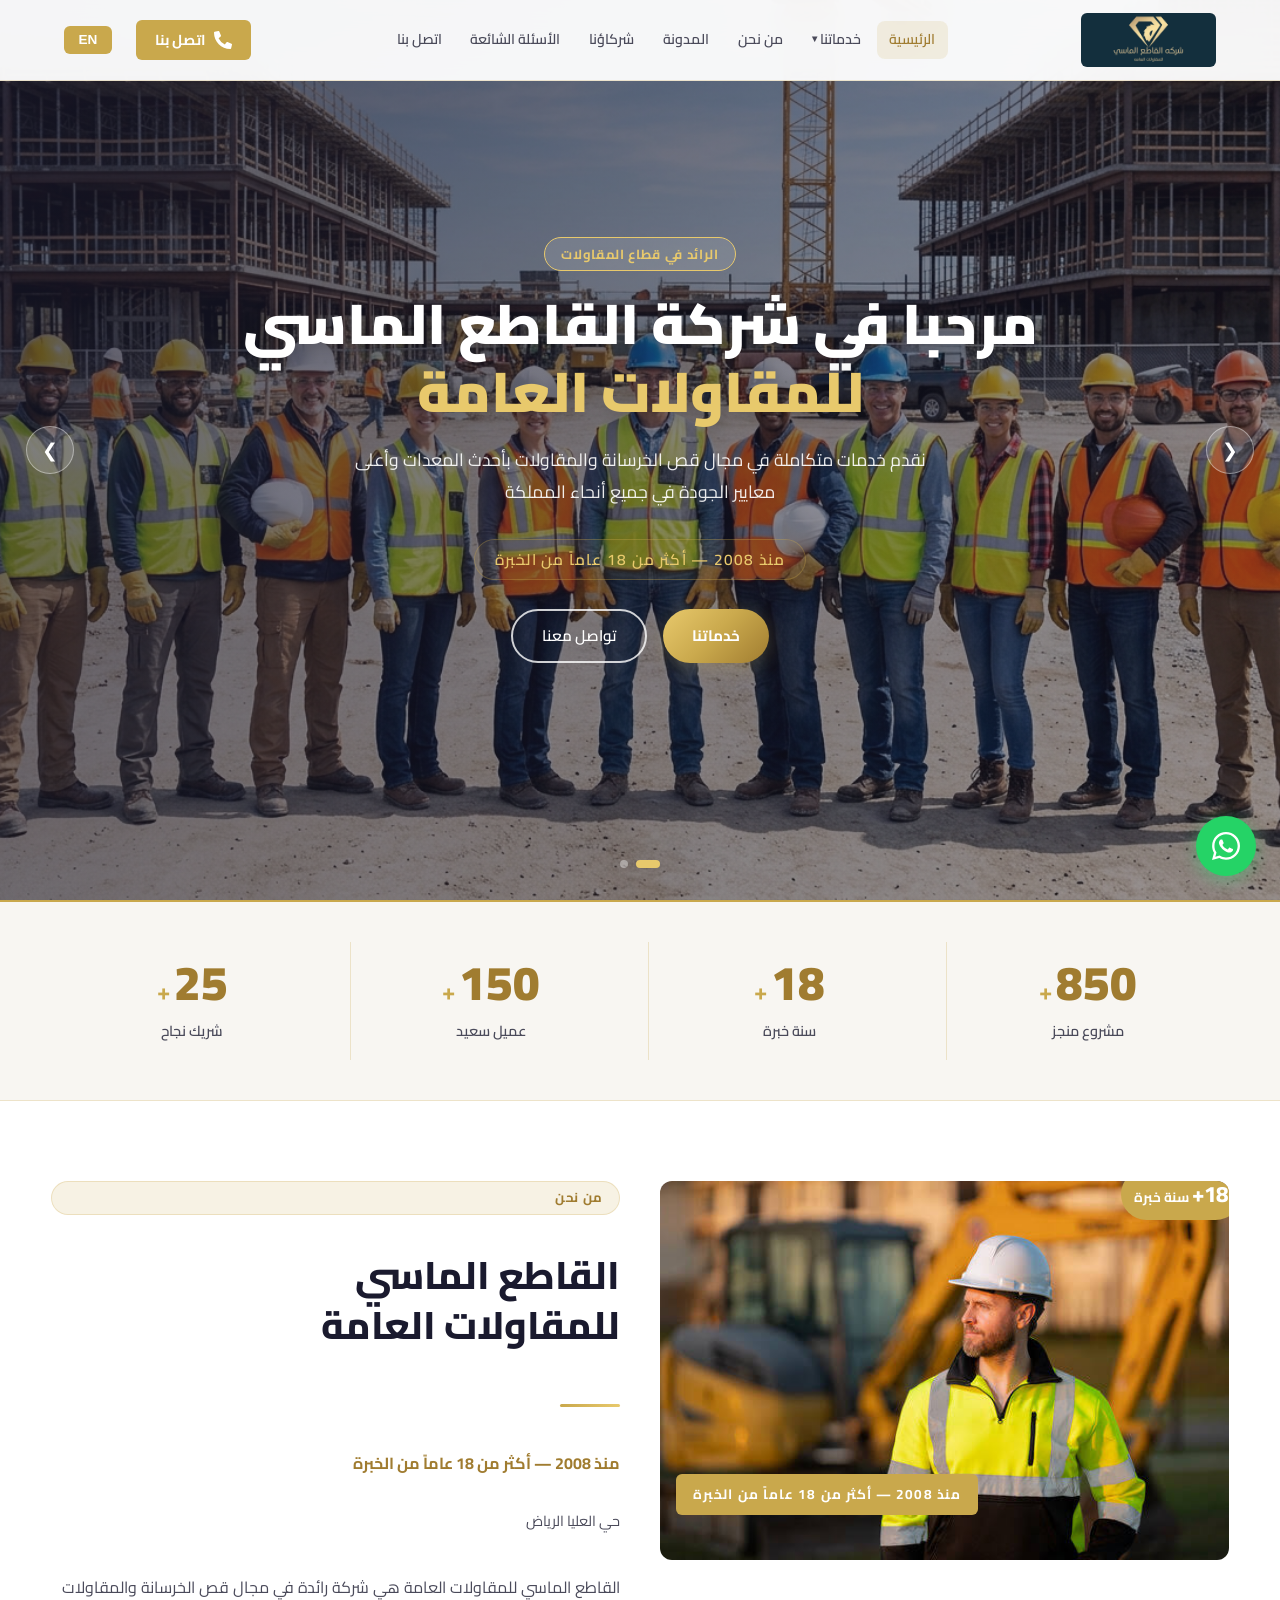
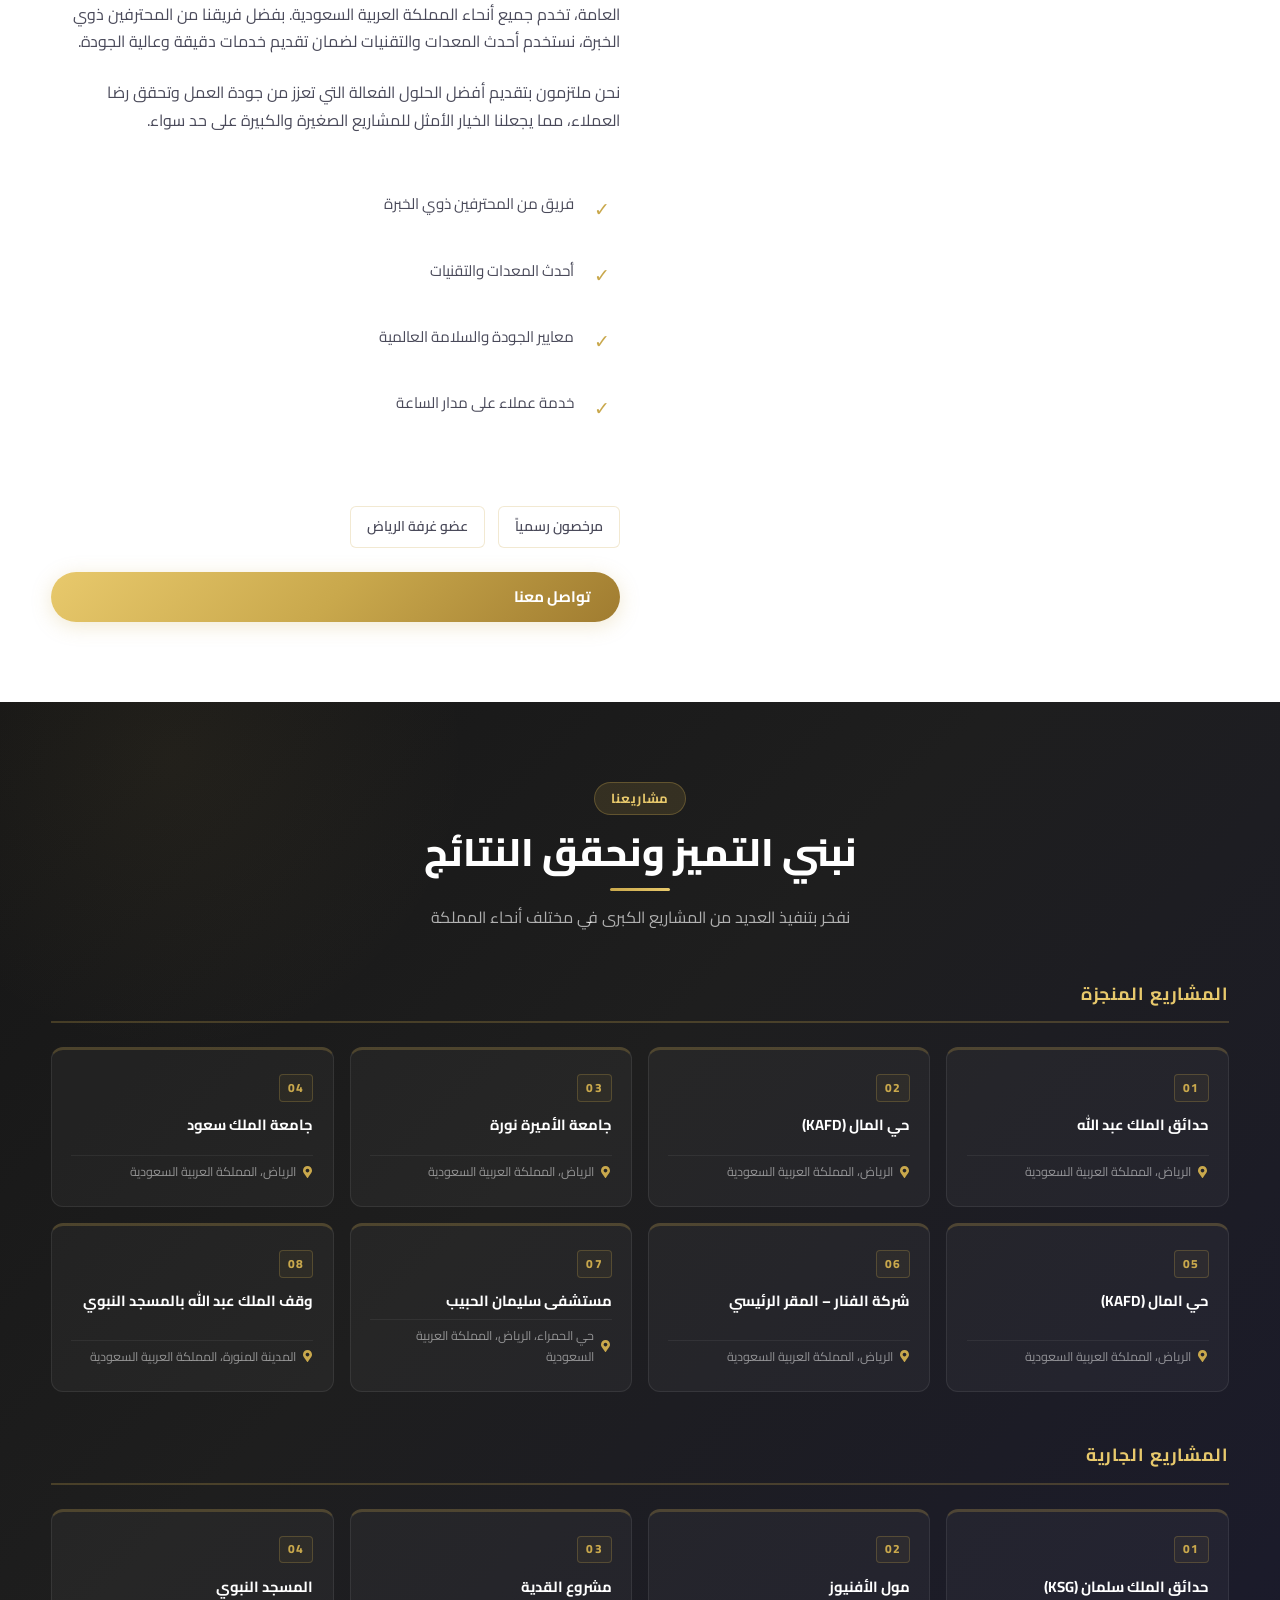
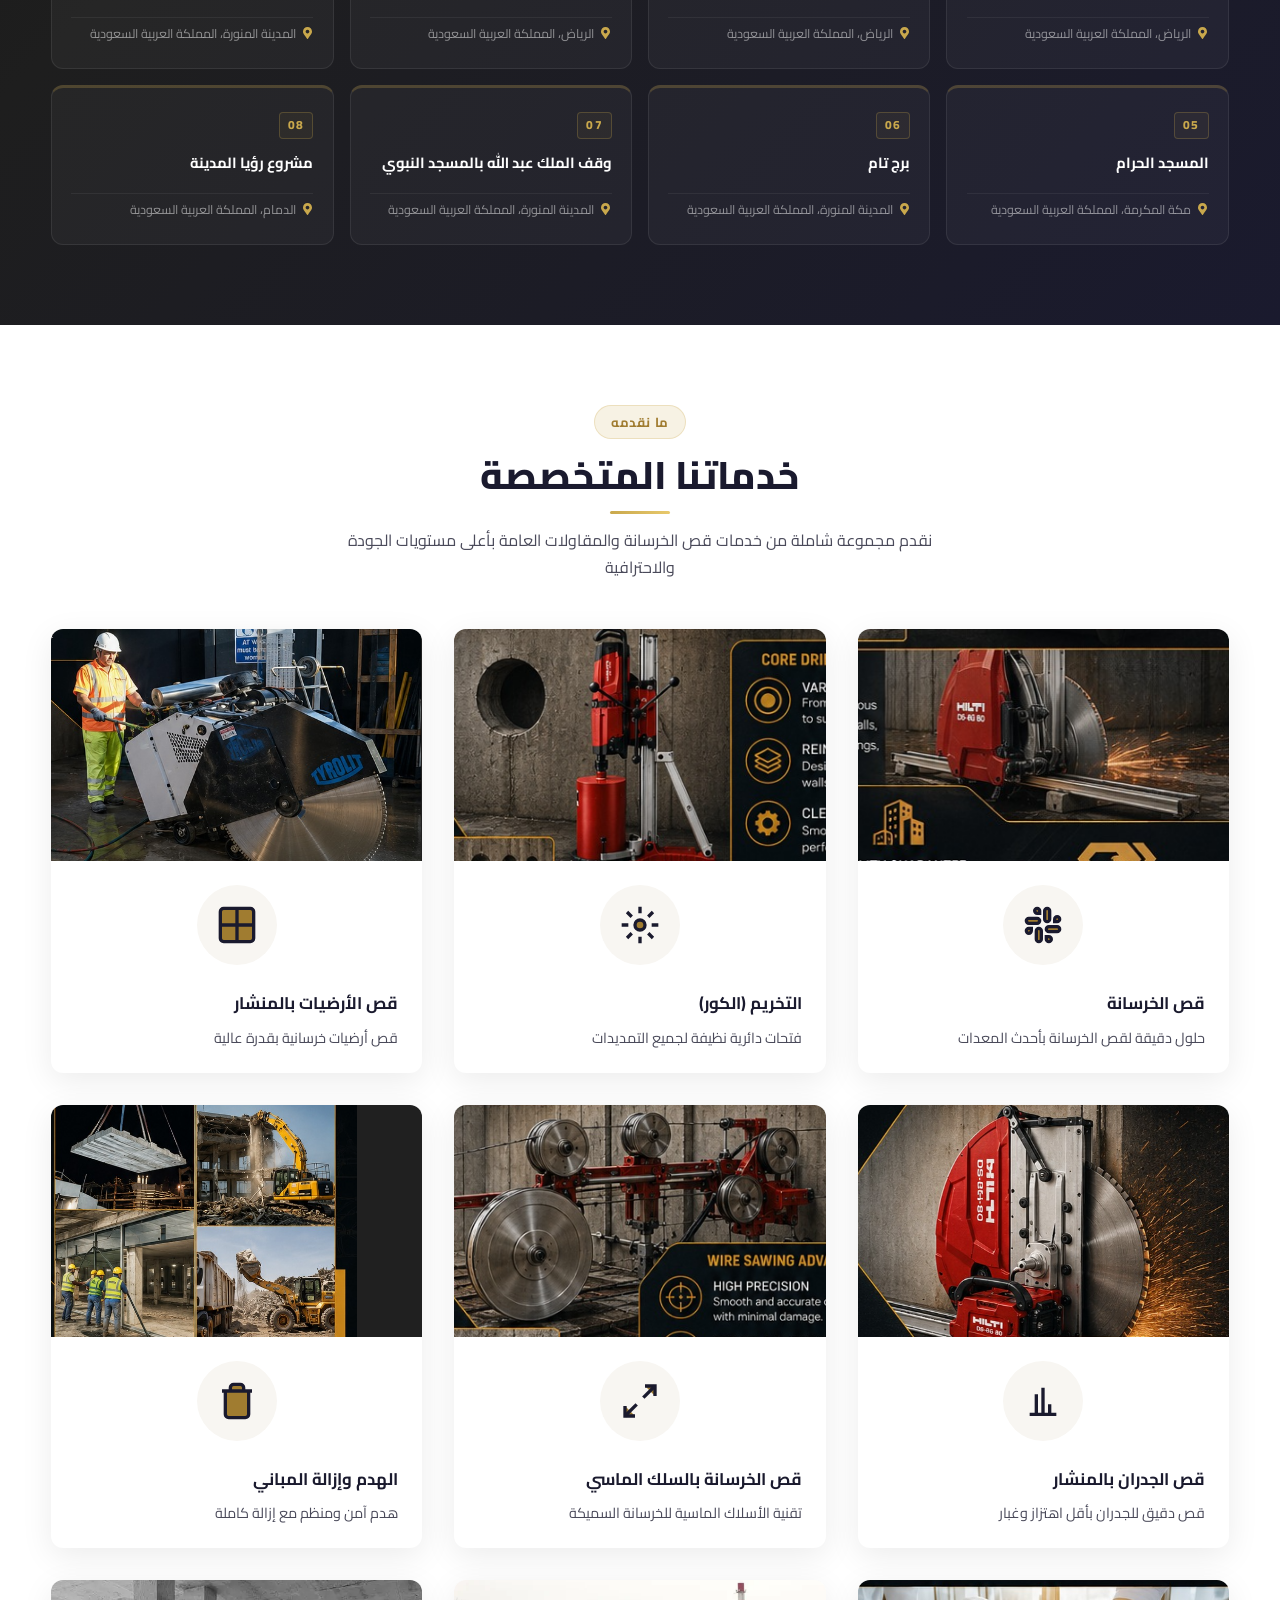
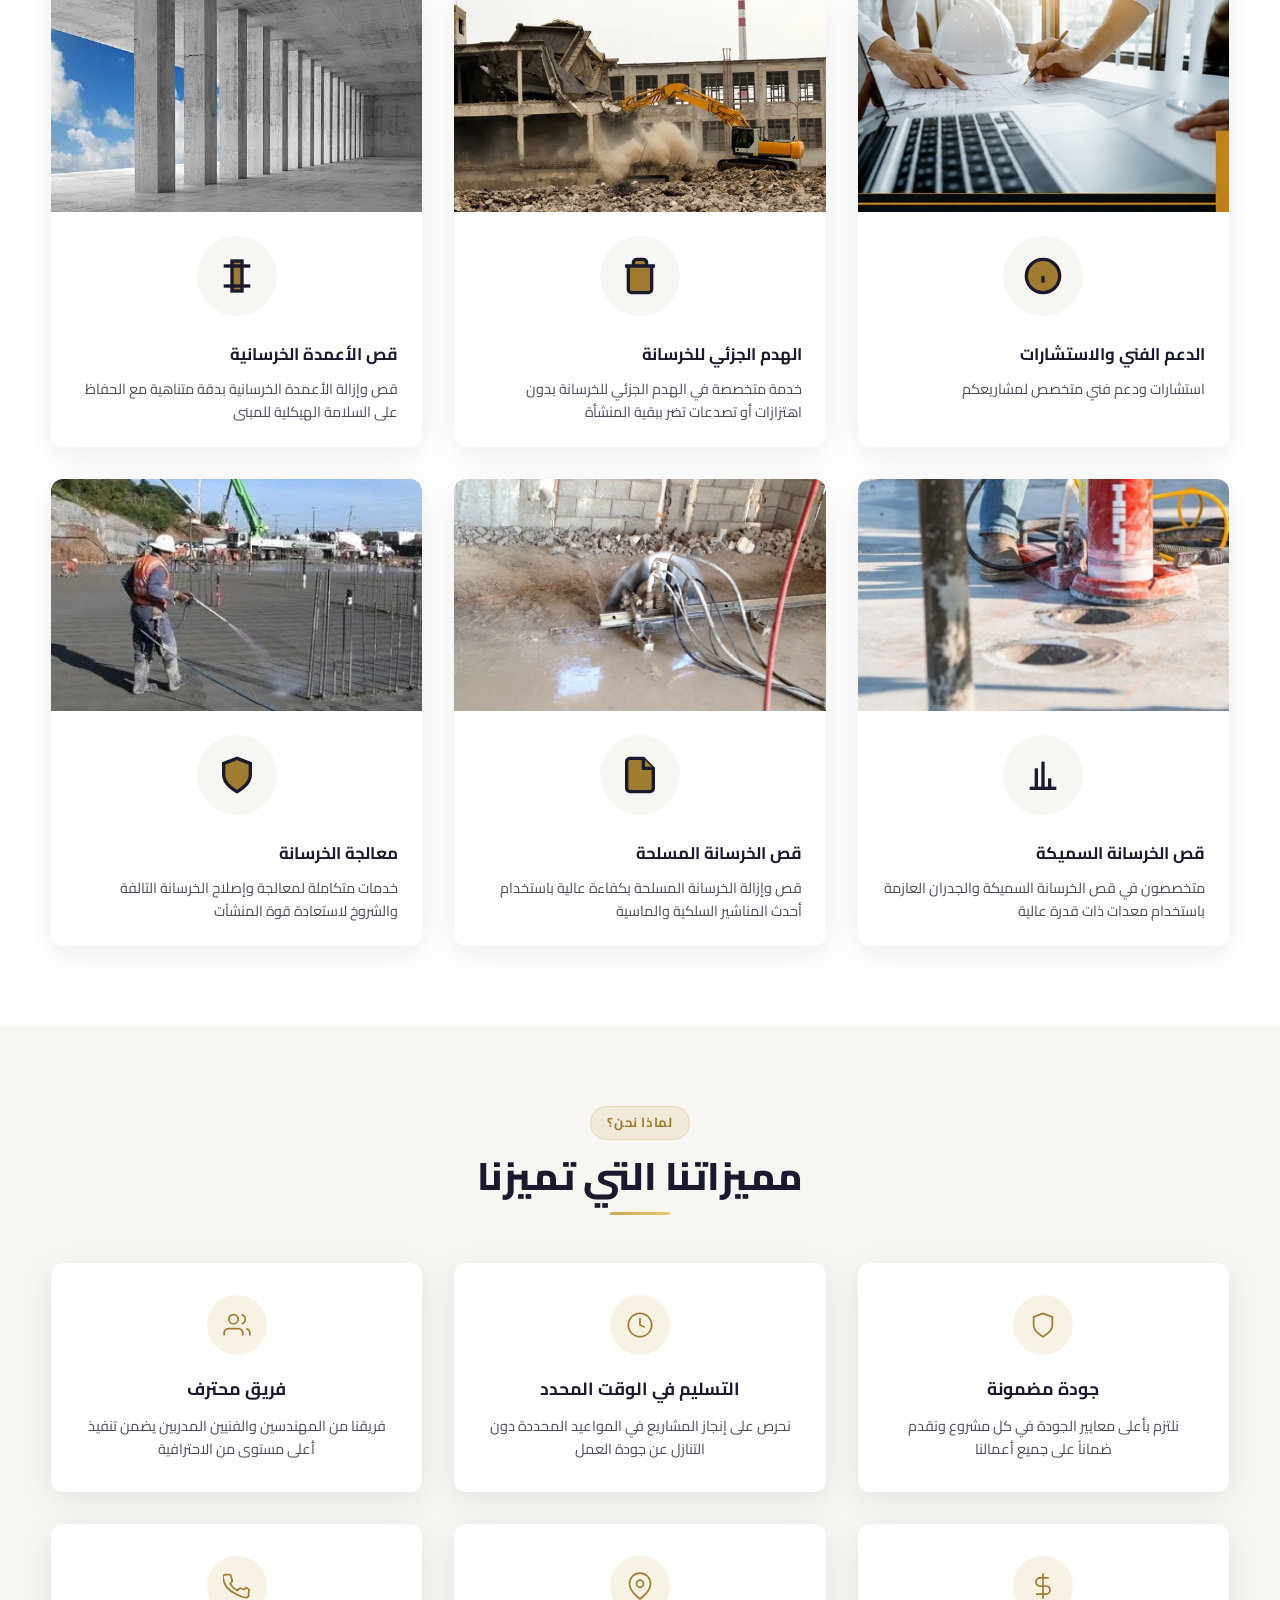
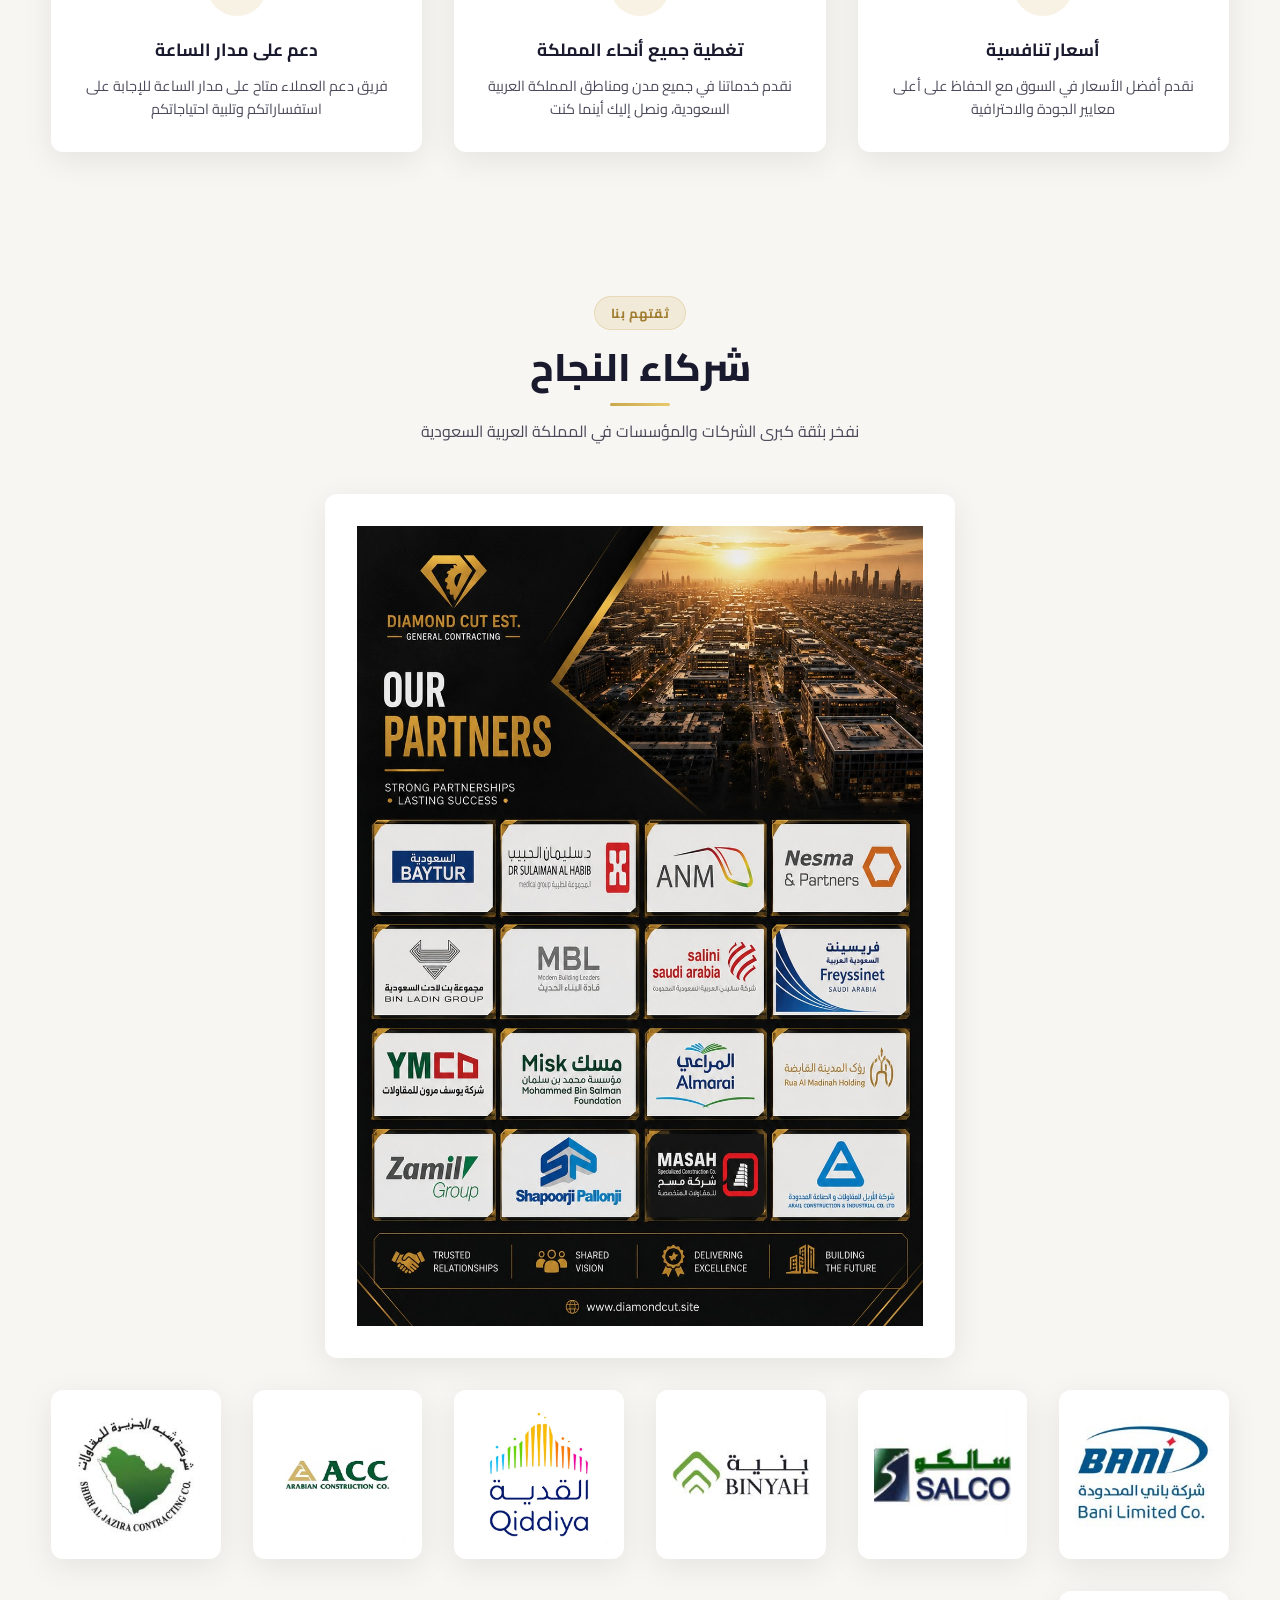
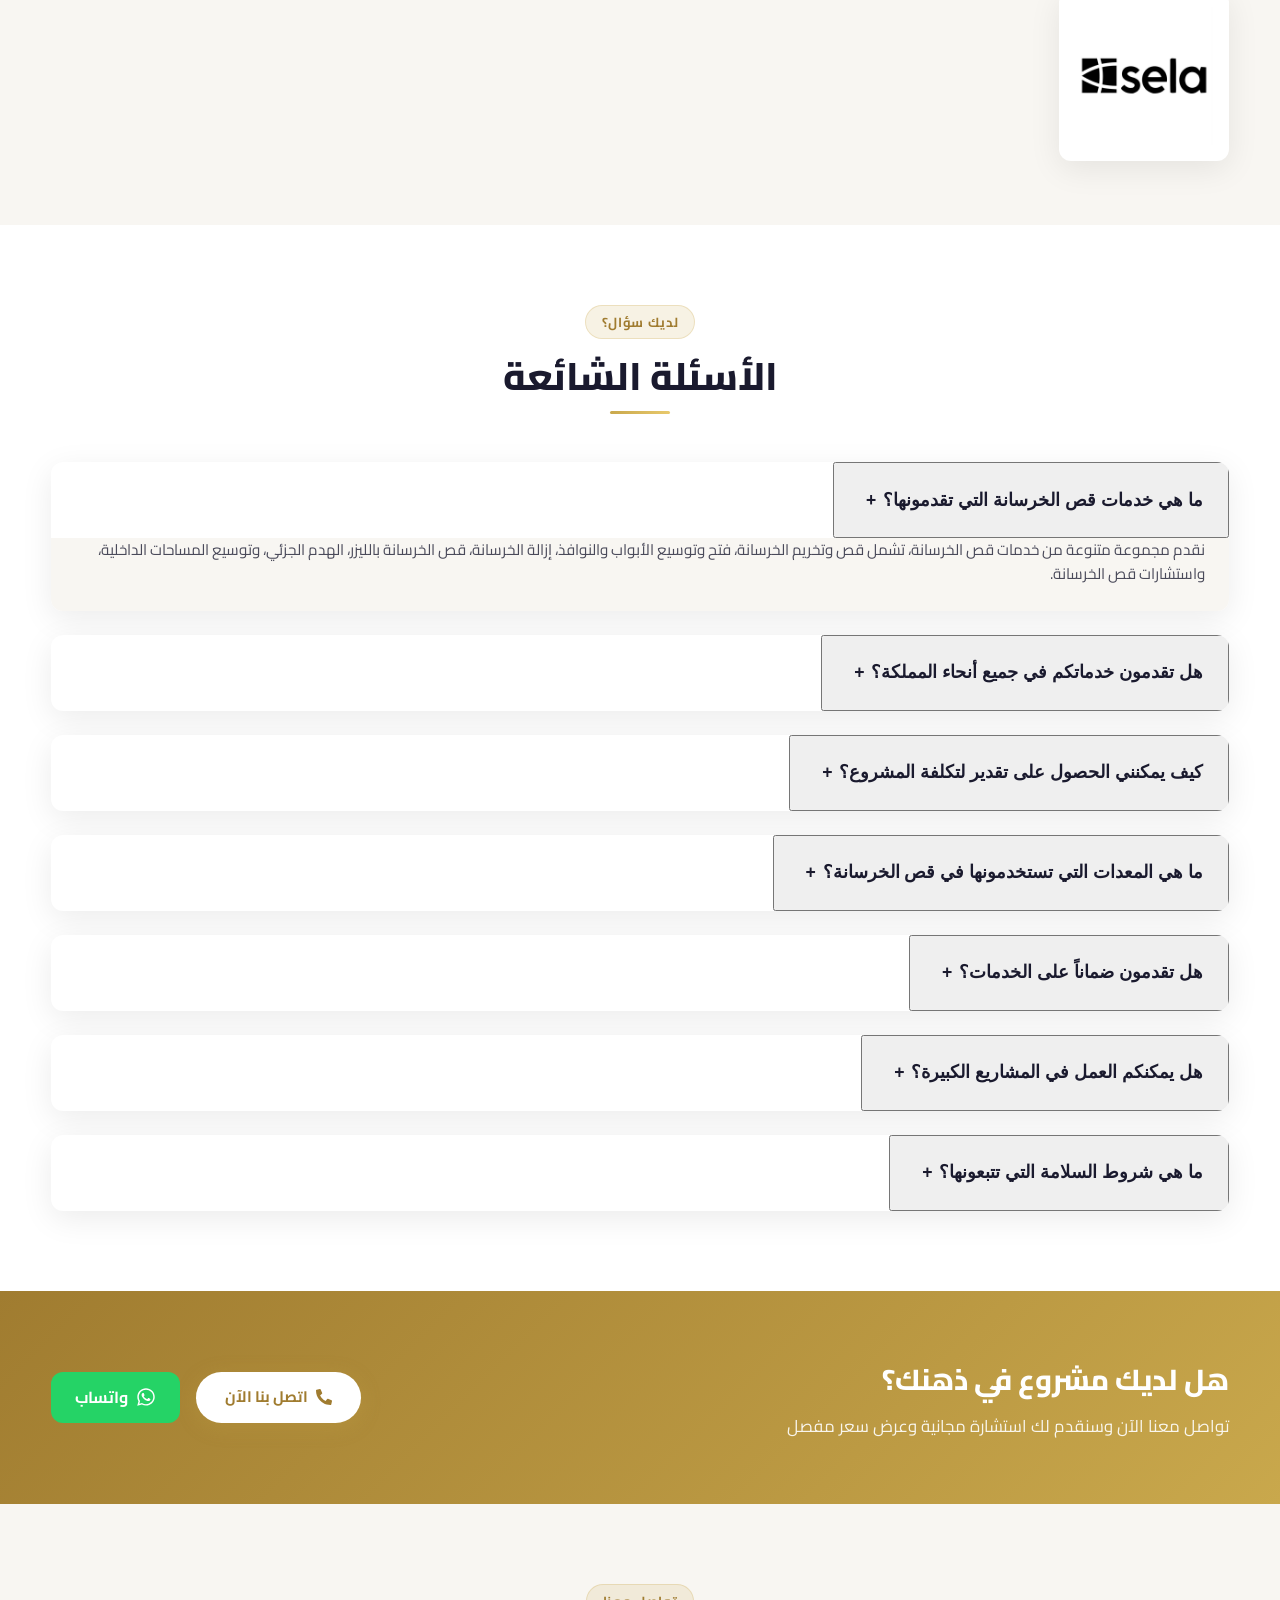
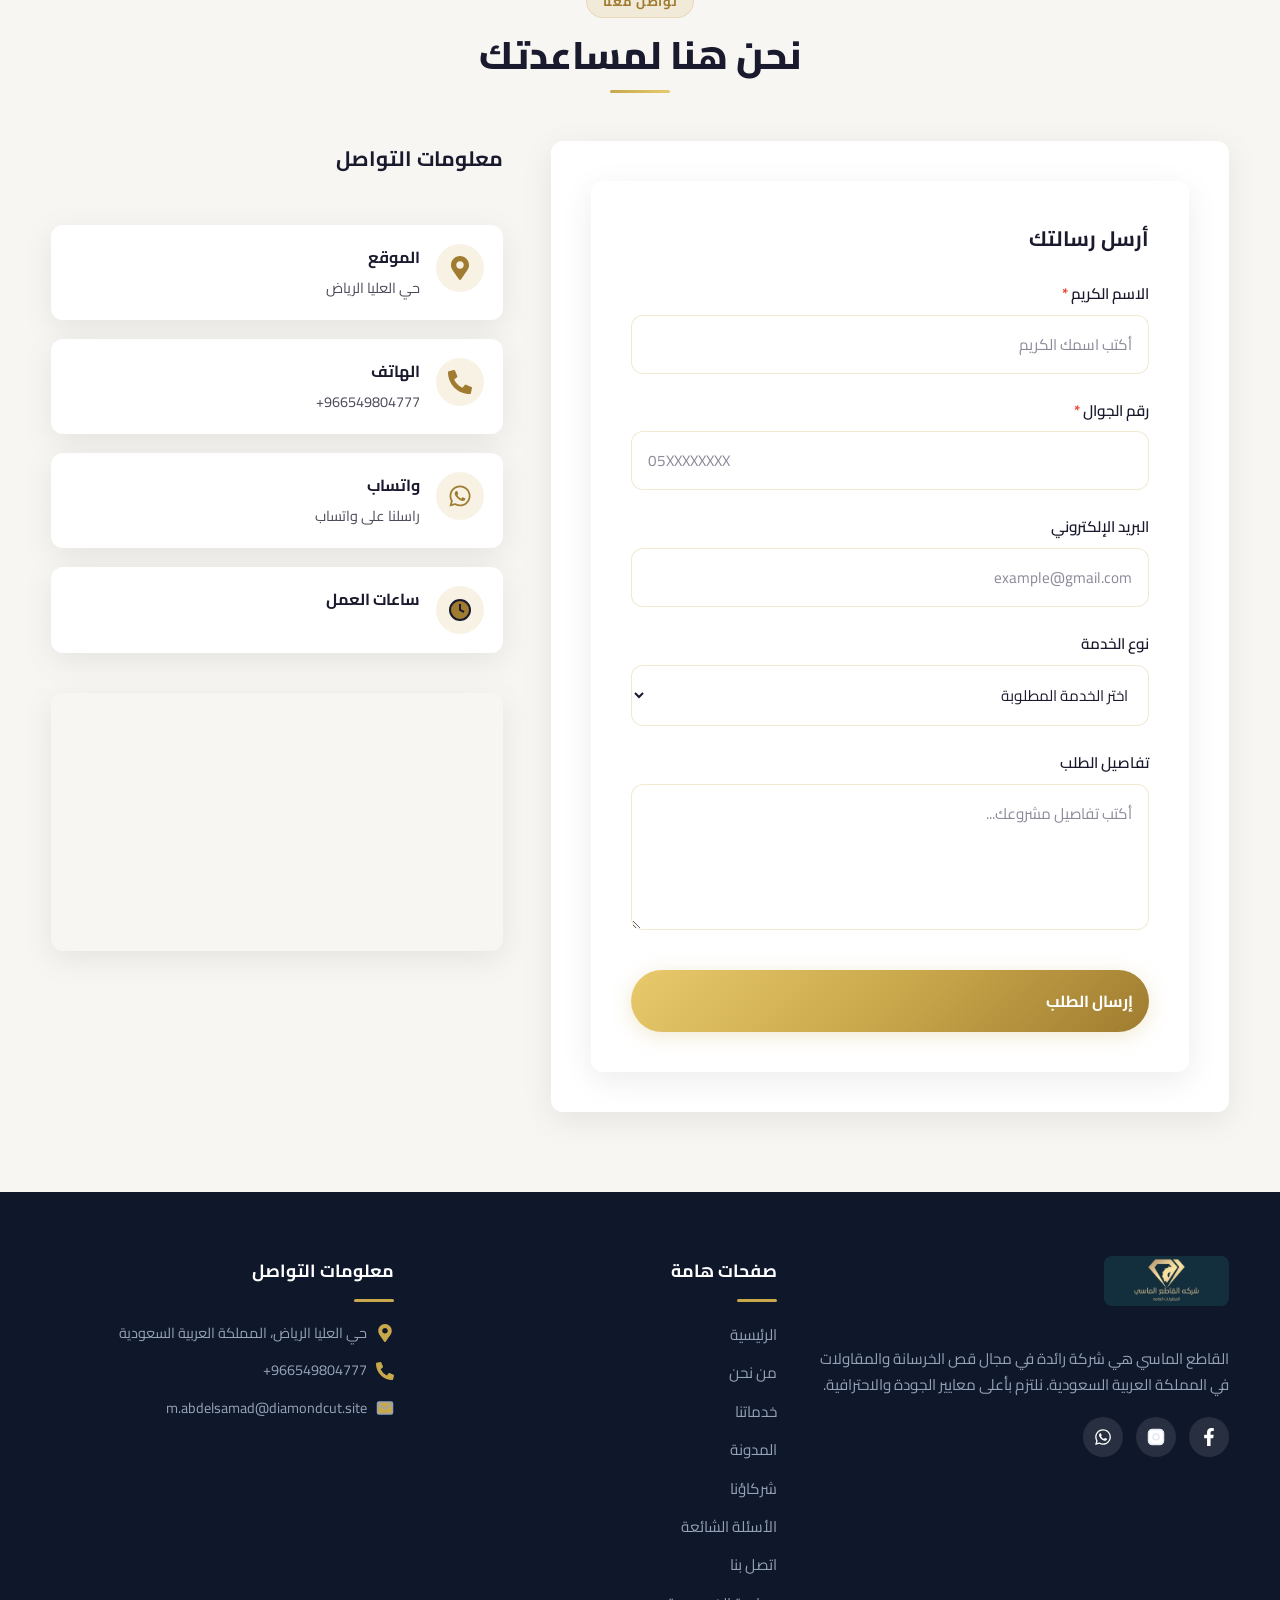
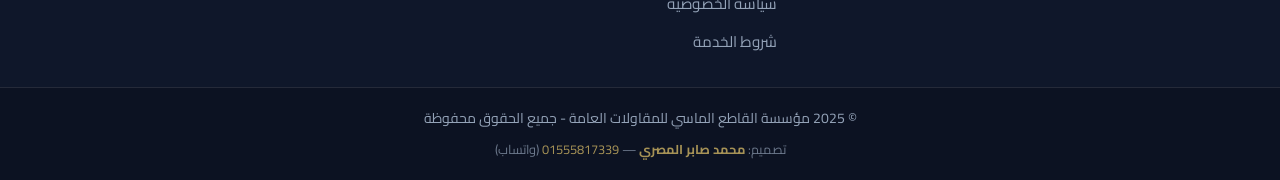
==== commit 84f7598b: "Add files via upload" ====
--- a/index.html
+++ b/index.html
@@ -7,7 +7,7 @@
     <meta
       data-i18n="index-meta-desc"
       name="description"
-      content="شركة القاطع الماسي للمقاولات العامة هي شركة رائدة في مجال قص الخرسانة وأعمال المقاولات بالرياض. نقدم خدمات متكاملة بأعلى معايير الجودة والاحترافية."
+      content="شركة القاطع الماسي للمقاولات العامة هي شركة رائدة في مجال قص الخرسانة وأعمال المقاولات في جميع أنحاء المملكة. نقدم خدمات متكاملة بأعلى معايير الجودة والاحترافية."
     />
     <link rel="preconnect" href="https://fonts.googleapis.com" />
     <link rel="preconnect" href="https://fonts.gstatic.com" crossorigin />
@@ -206,7 +206,7 @@
             </h1>
             <p class="hero-desc" data-i18n="hero-desc-1">
               نقدم خدمات متكاملة في مجال قص الخرسانة والمقاولات بأحدث المعدات
-              وأعلى معايير الجودة في الرياض
+              وأعلى معايير الجودة في جميع أنحاء المملكة
             </p>
             <p class="hero-years" data-i18n="hero-years">
               منذ 2008 — أكثر من 18 عاماً من الخبرة
@@ -335,11 +335,10 @@
               منذ 2008 — أكثر من 18 عاماً من الخبرة
             </p>
             <p class="about-location" data-i18n="footer-address">
-              حي الدار البيضاء، الرياض 12211، المملكة العربية السعودية
-            </p>
+	            حي العليا الرياض            </p>
             <p class="about-text" data-i18n="about-text-1">
               القاطع الماسي للمقاولات العامة هي شركة رائدة في مجال قص الخرسانة
-              والمقاولات العامة، مقرها في الرياض. بفضل فريقنا من المحترفين ذوي
+              والمقاولات العامة، تخدم جميع أنحاء المملكة العربية السعودية. بفضل فريقنا من المحترفين ذوي
               الخبرة، نستخدم أحدث المعدات والتقنيات لضمان تقديم خدمات دقيقة
               وعالية الجودة.
             </p>
@@ -803,10 +802,10 @@
                 <circle cx="12" cy="10" r="3" />
               </svg>
             </div>
-            <h3 data-i18n="why-title-5">تغطية الرياض</h3>
+            <h3 data-i18n="why-title-5">تغطية جميع أنحاء المملكة</h3>
             <p data-i18n="why-desc-5">
-              نخدم جميع أحياء ومناطق الرياض ونستطيع التوسع للمناطق المجاورة حسب
-              الحاجة
+              نقدم خدماتنا في جميع مدن ومناطق المملكة العربية السعودية، ونصل إليك
+              أينما كنت
             </p>
           </div>
           <div class="why-card">
@@ -846,7 +845,7 @@
           </p>
         </div>
         <div class="partners-grid">
-          <div class="partner-item" onclick="openGallery(this)">
+          <div class="partner-item partner-featured" onclick="openGallery(this)">
             <img
               src="Assets/PARTNERS/WhatsApp Image 2026-07-14 at 9.58.39 PM.jpeg"
               alt="شريك النجاح 1"
@@ -931,12 +930,12 @@
           </div>
           <div class="faq-item">
             <button class="faq-q" aria-expanded="false" data-i18n="faq-q-2">
-              هل تقدمون خدماتكم في جميع أحياء الرياض؟
+              هل تقدمون خدماتكم في جميع أنحاء المملكة؟
               <span class="faq-icon">+</span>
             </button>
             <div class="faq-a">
               <p data-i18n="faq-a-2">
-                نعم، نقدم خدماتنا في جميع أحياء ومناطق الرياض، ونستطيع التوسع
+                نعم، نقدم خدماتنا في جميع مدن ومناطق المملكة العربية السعودية. فريقنا متنقل وجاهز للوصول إليك أينما كنت
                 إلى المناطق المجاورة حسب الحاجة وبعد التنسيق المسبق.
               </p>
             </div>
@@ -1178,8 +1177,7 @@
                 <div class="ci-text">
                   <strong data-i18n="ci-location">الموقع</strong>
                   <span data-i18n="ci-address"
-                    >حي الدار البيضاء، الرياض 12211، المملكة العربية
-                    السعودية</span
+                    >حي العليا الرياض</span
                   >
                 </div>
               </div>
@@ -1234,8 +1232,8 @@
             <!-- Map -->
             <div class="map-container">
               <iframe
-                src="https://maps.google.com/maps?q=الرياض-السعودية&t=m&z=13&output=embed&iwloc=near"
-                title="موقع شركة القاطع الماسي - الرياض"
+                src="https://maps.google.com/maps?q=المملكة-العربية-السعودية&t=m&z=6&output=embed&iwloc=near"
+                title="موقع شركة القاطع الماسي - المملكة العربية السعودية"
                 data-i18n="ci-map-title"
                 allowfullscreen
                 loading="lazy"
@@ -1259,7 +1257,7 @@
               </div>
               <p class="footer-about" data-i18n="footer-about">
                 القاطع الماسي هي شركة رائدة في مجال قص الخرسانة والمقاولات في
-                الرياض. نلتزم بأعلى معايير الجودة والاحترافية.
+                المملكة العربية السعودية. نلتزم بأعلى معايير الجودة والاحترافية.
               </p>
               <div class="social-links">
                 <a
@@ -1342,7 +1340,8 @@
                       d="M172.268 501.67C26.97 291.031 0 269.413 0 192 0 85.961 85.961 0 192 0s192 85.961 192 192c0 77.413-26.97 99.031-172.268 309.67-9.535 13.774-29.93 13.773-39.464 0zM192 272c44.183 0 80-35.817 80-80s-35.817-80-80-80-80 35.817-80 80 35.817 80 80 80z"
                     />
                   </svg>
-                  حي الدار البيضاء، الرياض 12211، المملكة العربية السعودية
+              حي العليا الرياض، المملكة العربية السعودية
+
                 </li>
                 <li>
                   <svg viewBox="0 0 512 512" xmlns="http://www.w3.org/2000/svg">
--- a/style.css
+++ b/style.css
@@ -252,6 +252,7 @@
 /* NAV */
 .main-nav {
   flex: 1;
+
 }
 
 .nav-list {
@@ -1732,9 +1733,16 @@
   box-shadow: 0 8px 24px rgba(0, 0, 0, 0.12);
 }
 .partner-item img {
-  max-height: 80px;
+  max-height: 800px;
   width: auto;
   object-fit: contain;
+}
+.partner-featured {
+  grid-column: 1 / -1;
+  padding: 2rem;
+}
+.partner-featured img {
+  max-height: 800px;
 }
 
 /* ===================================================
@@ -2264,9 +2272,52 @@
     padding: 5rem 2rem 2rem;
     transition: right 0.35s ease;
     z-index: 999;
+    overflow-y: auto;
+  }
+  body.nav-open::after {
+    content: '';
+    position: fixed;
+    inset: 0;
+    background: rgba(0,0,0,0.35);
+    z-index: 998;
   }
   .main-nav.open {
     right: 0;
+  }
+  .nav-list {
+    flex-direction: column;
+    width: 100%;
+    gap: 0;
+  }
+  .nav-list > li {
+    width: 100%;
+  }
+  .nav-link {
+    width: 100%;
+    padding: 0.75rem 1rem;
+    font-size: 0.95rem;
+    white-space: normal;
+    border-radius: 6px;
+  }
+  .has-dropdown .dropdown {
+    position: static;
+    display: none;
+    grid-template-columns: 1fr;
+    min-width: auto;
+    width: 100%;
+    border: none;
+    padding: 0 1rem;
+    box-shadow: none;
+    background: transparent;
+  }
+  .has-dropdown.open-sub .dropdown {
+    display: block;
+  }
+  .has-dropdown .dropdown li a {
+    padding: 0.55rem 0.5rem;
+    font-size: 0.85rem;
+    color: var(--text-secondary);
+    border-radius: 4px;
   }
   .header-cta {
     display: none;
@@ -2311,7 +2362,6 @@
     padding: 1.5rem;
   }
 }
-
 @media (max-width: 480px) {
   .whatsapp-float {
     width: 52px;
@@ -2361,4 +2411,15 @@
 }
 body.lang-en .lang-toggle {
   direction: ltr;
+}
+@media (max-width: 768px) {
+  body.lang-en .main-nav {
+    left: -100%;
+    right: auto;
+    box-shadow: 4px 0 24px rgba(0, 0, 0, 0.15);
+  }
+  body.lang-en .main-nav.open {
+    left: 0;
+    right: auto;
+  }
 }
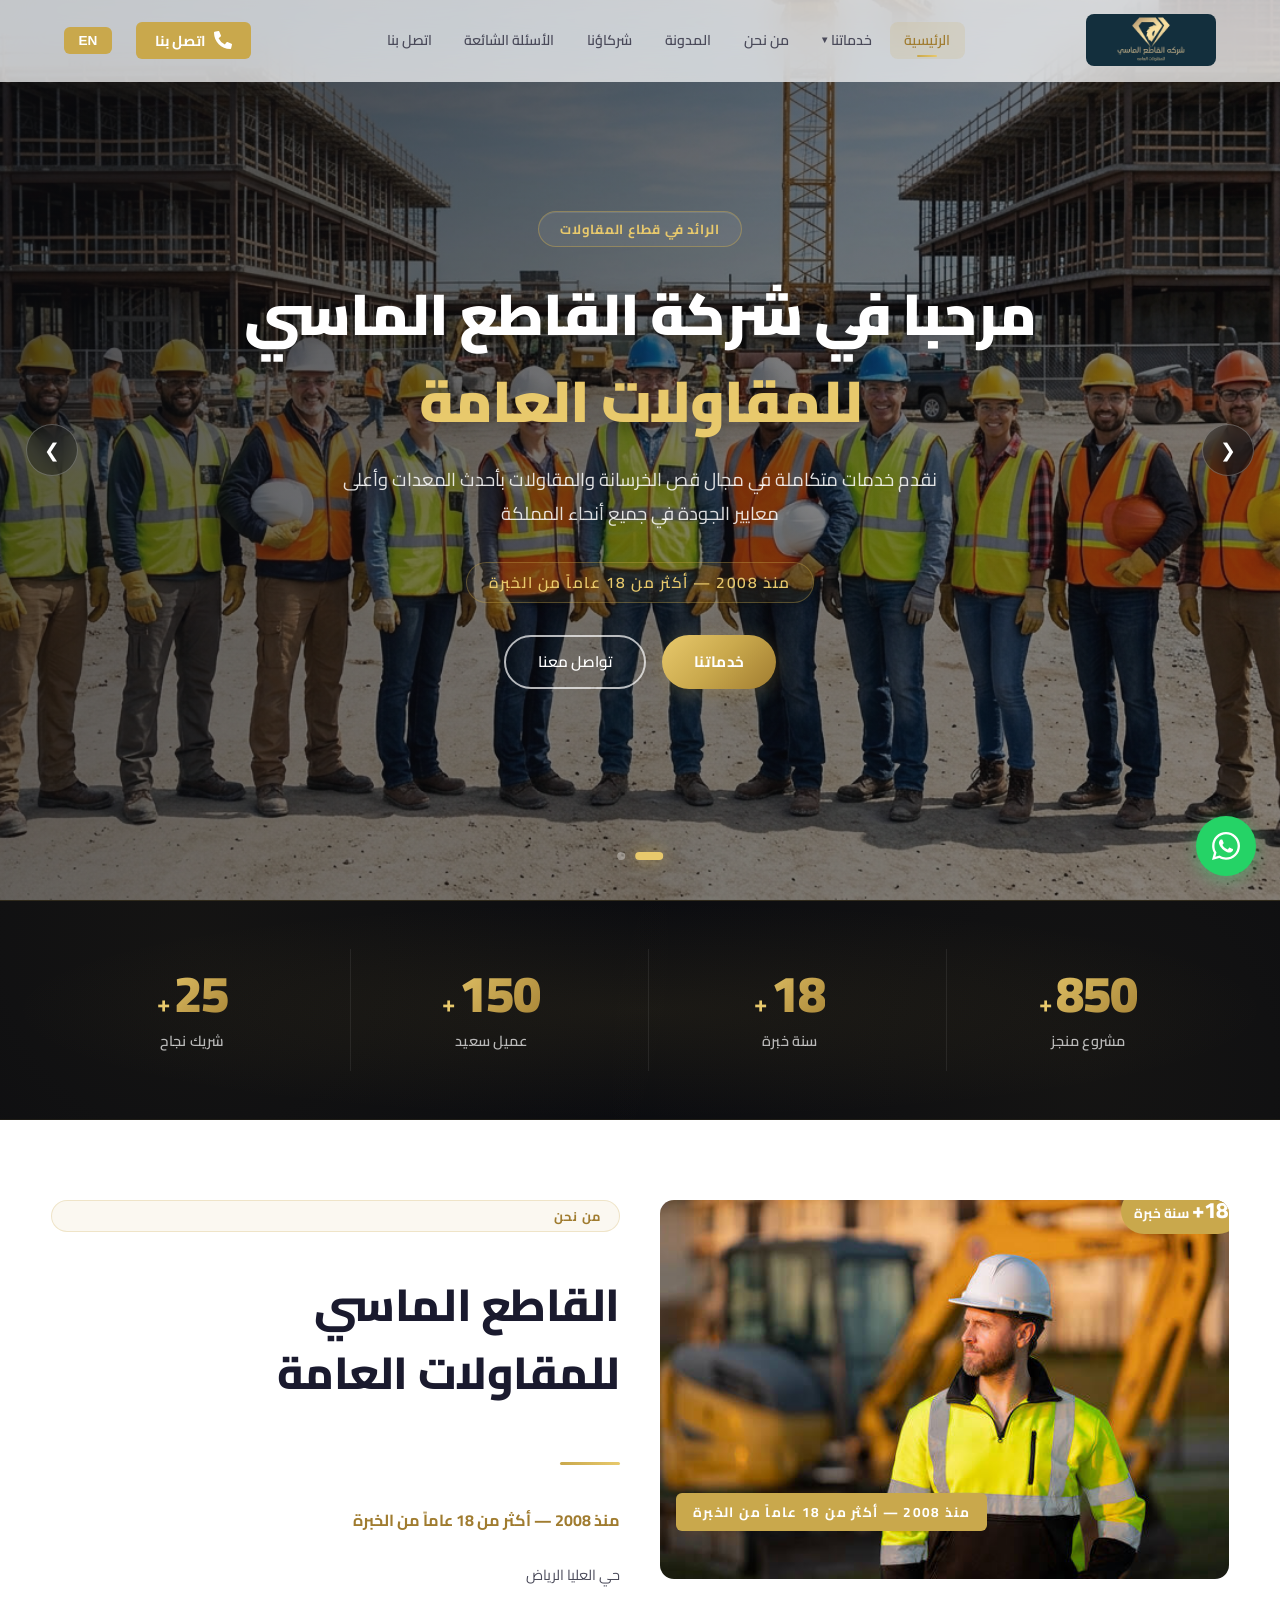
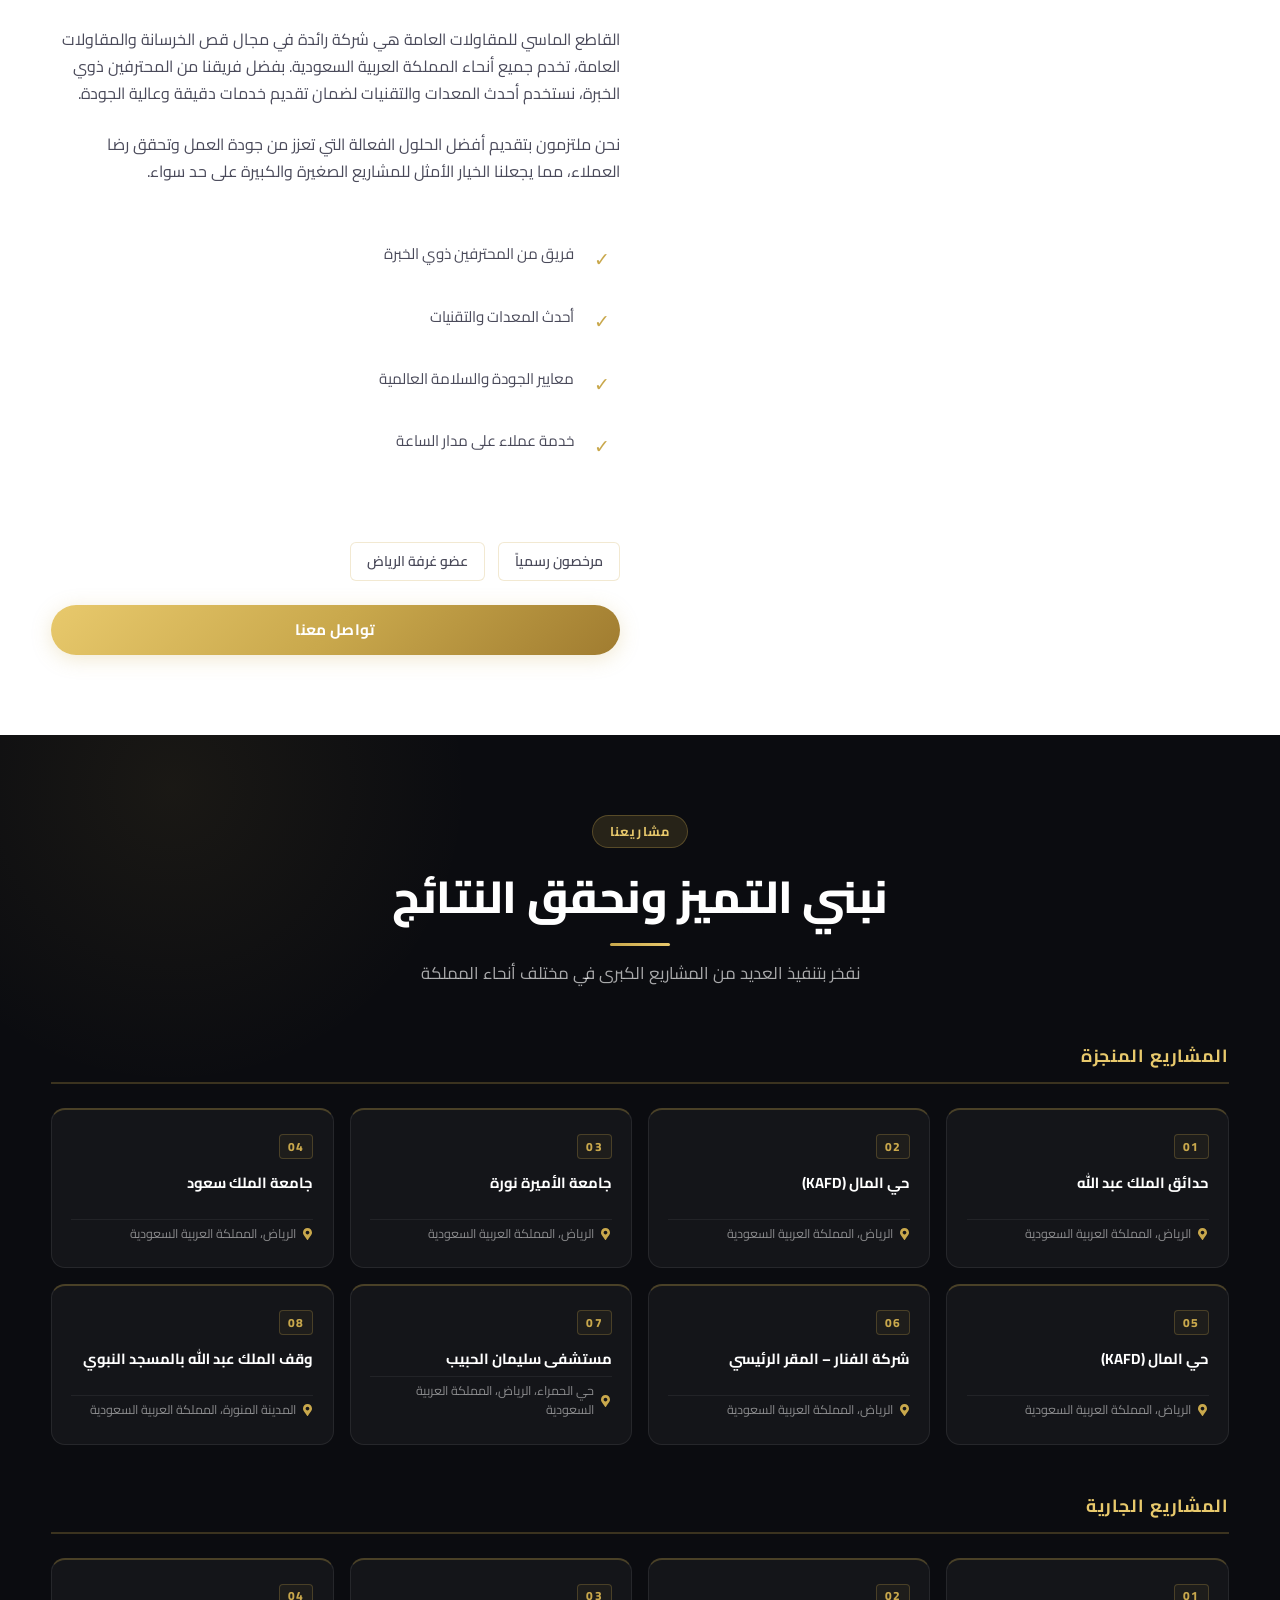
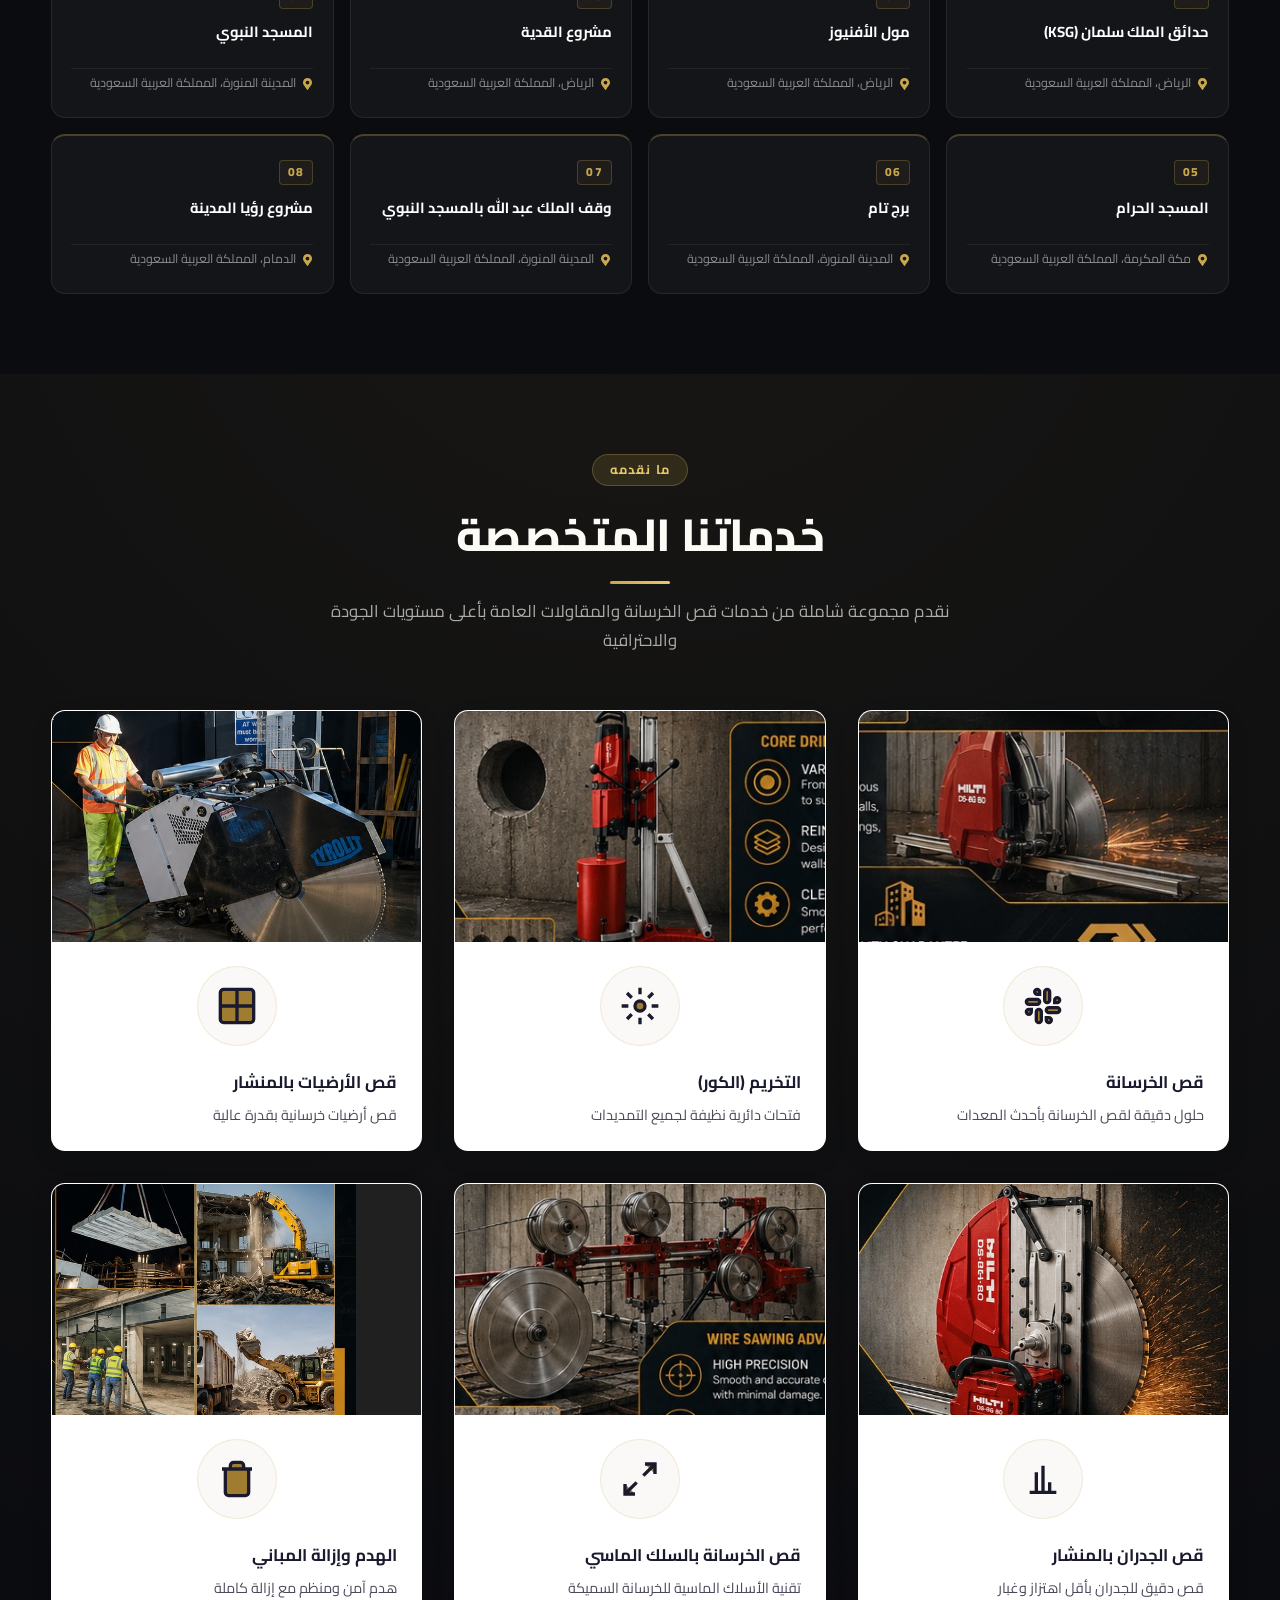
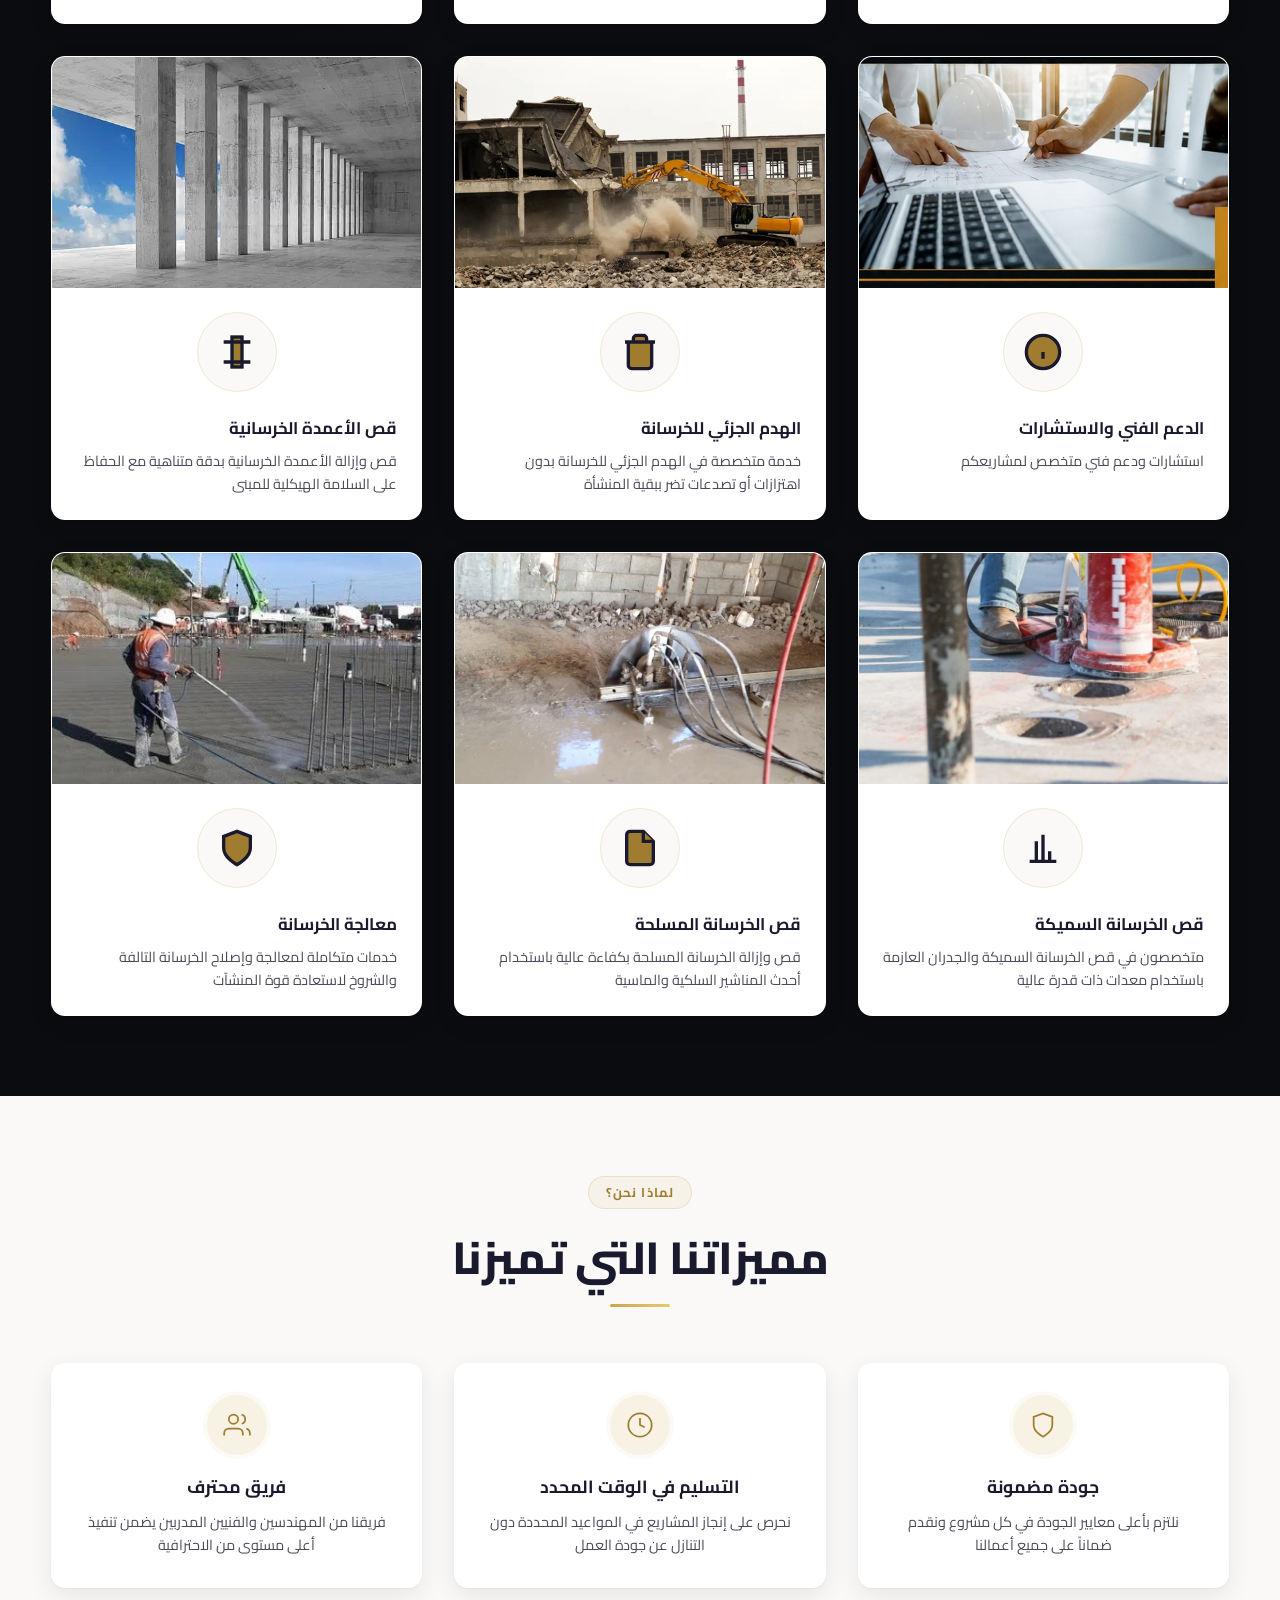
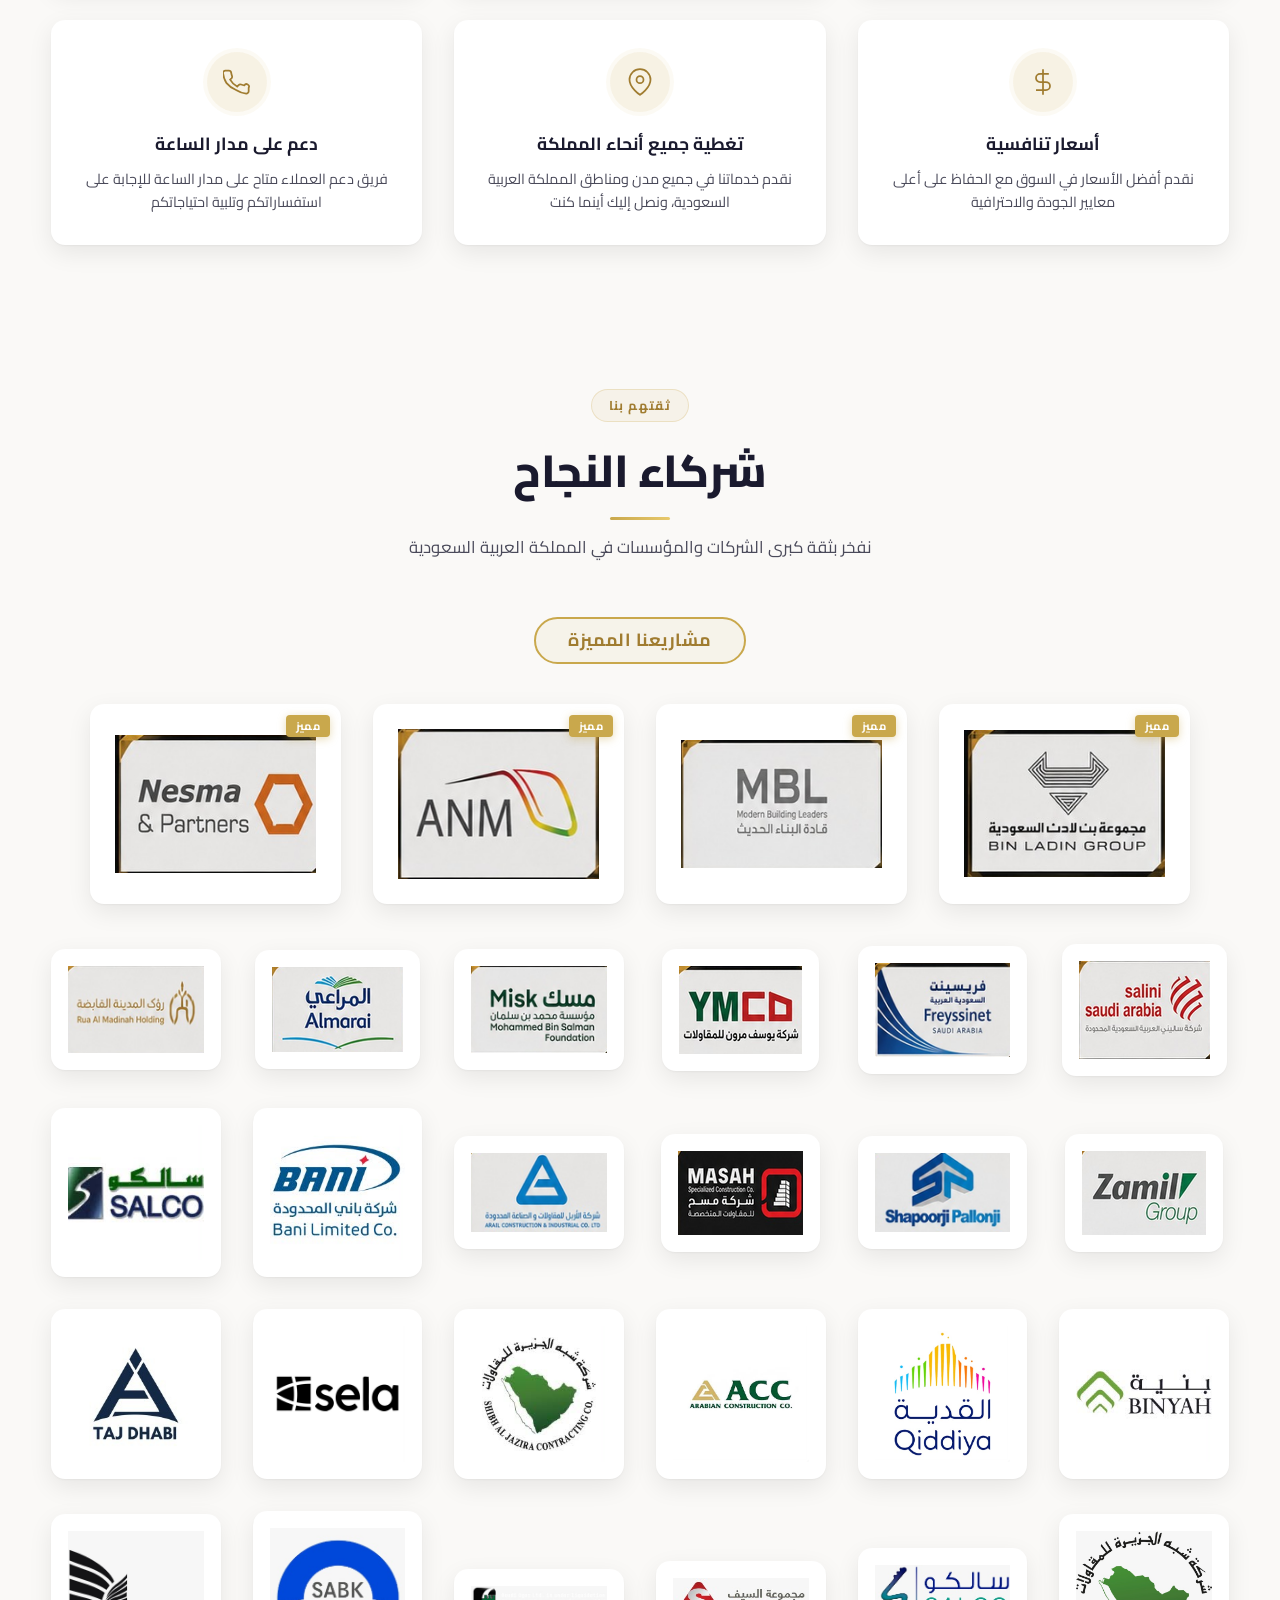
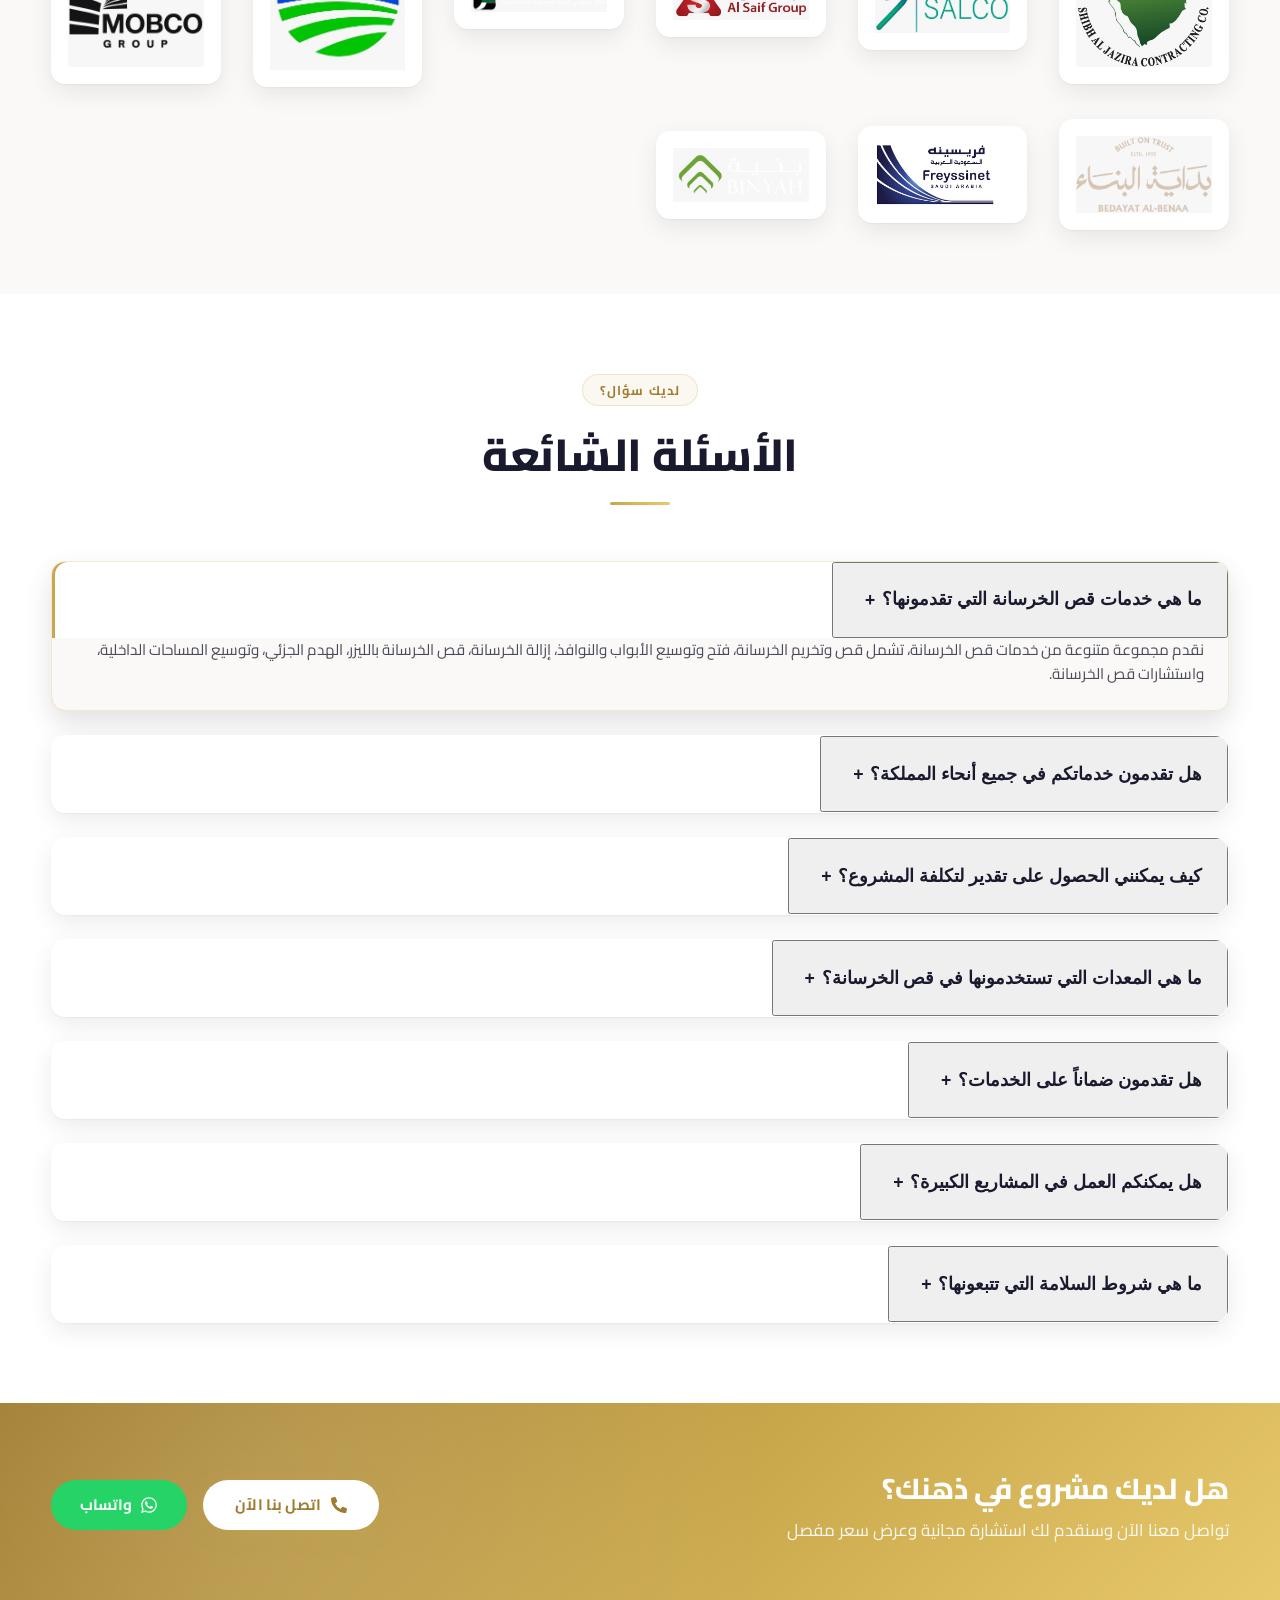
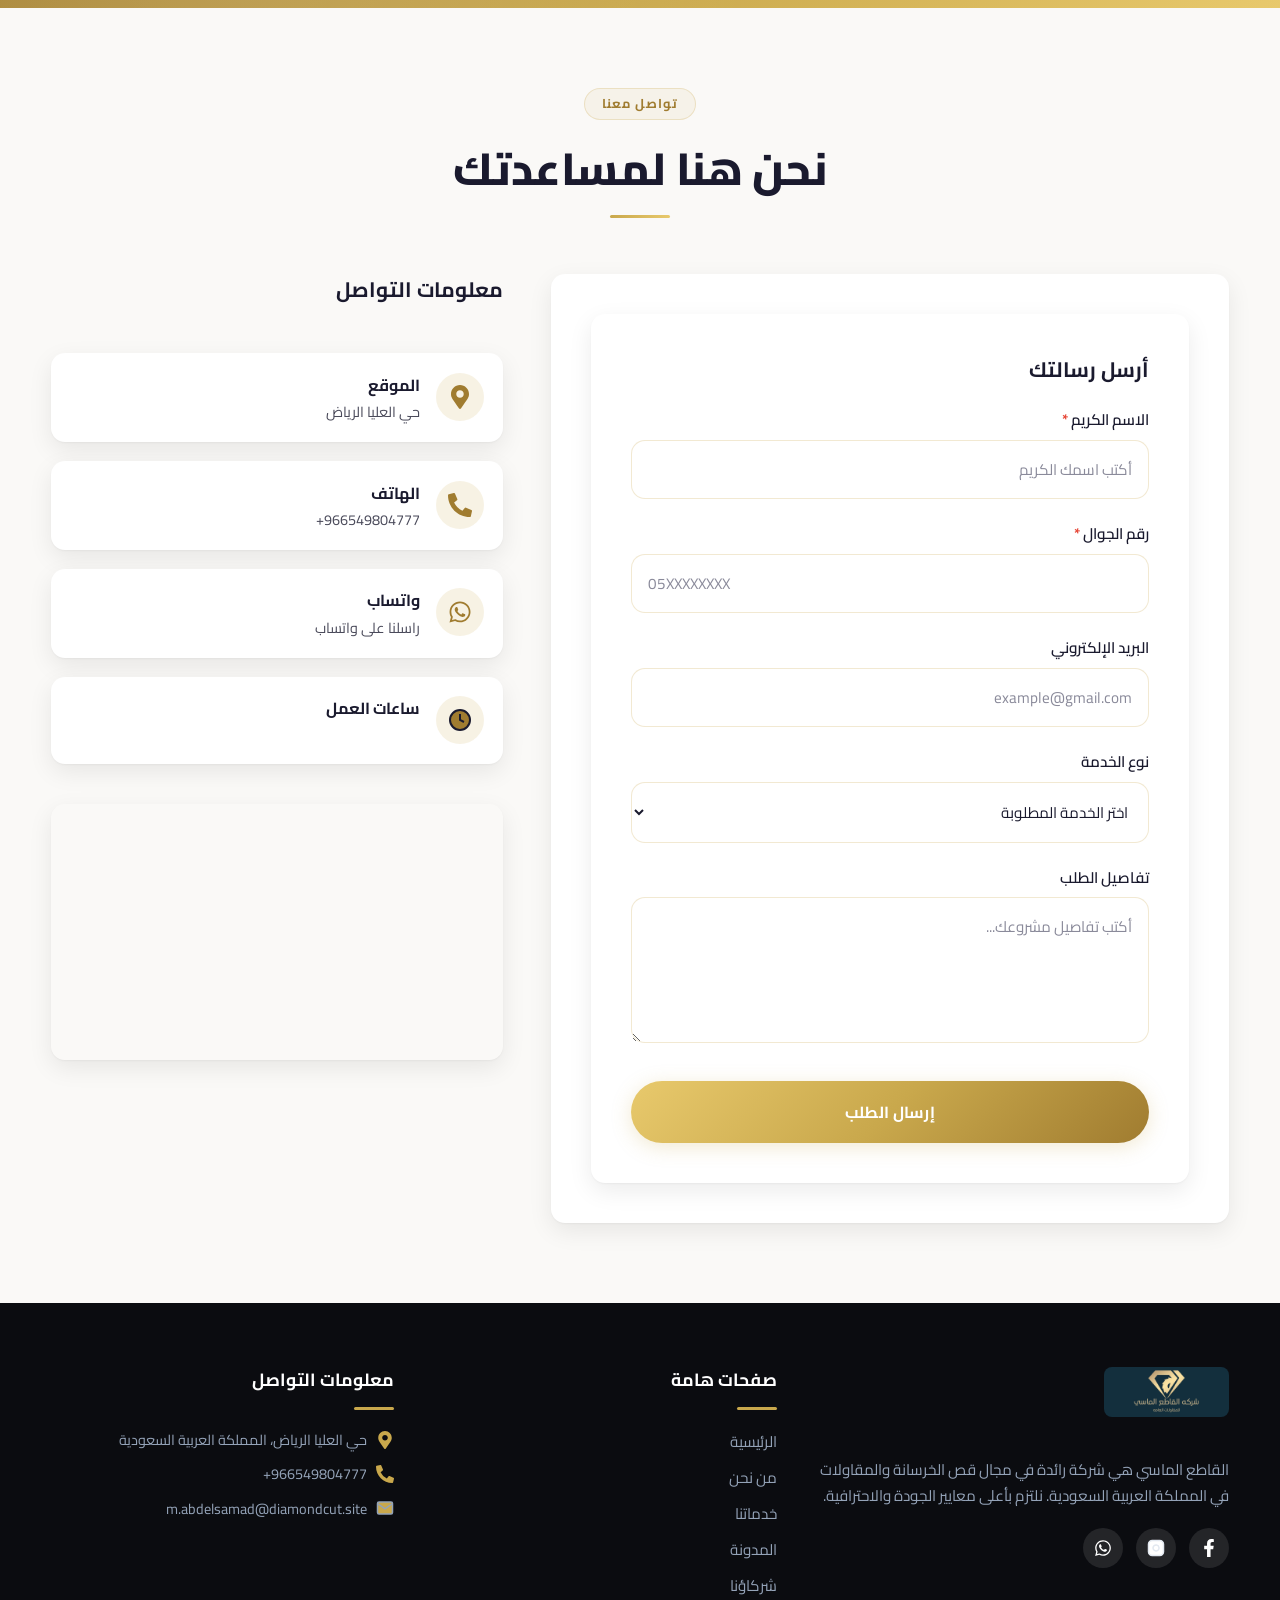
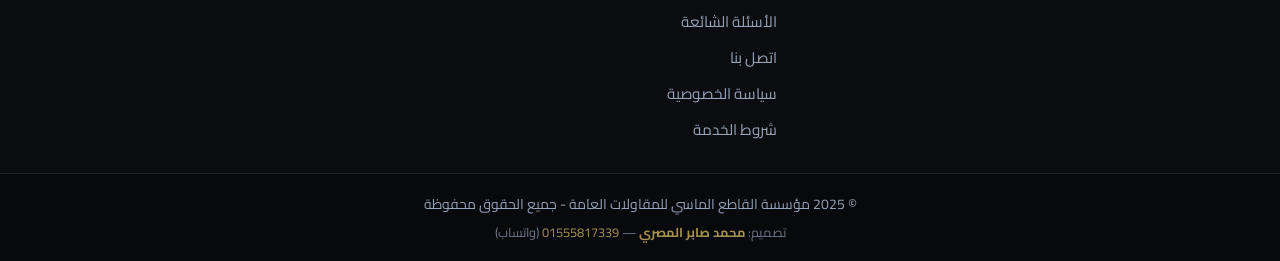
==== commit 90455d64: "Add files via upload" ====
--- a/index.html
+++ b/index.html
@@ -844,60 +844,214 @@
             نفخر بثقة كبرى الشركات والمؤسسات في المملكة العربية السعودية
           </p>
         </div>
+        <div class="featured-heading">
+          <span class="featured-sub-label" data-i18n="partner-featured-label">مشاريعنا المميزة</span>
+        </div>
+        <div class="featured-partners">
+          <div class="partner-item" onclick="openGallery(this)">
+            <span class="partner-feature-badge" data-i18n="featured-badge">مميز</span>
+            <img src="Assets/PARTNERS/1.png" alt="شريك النجاح 1" loading="lazy" />
+          </div>
+          <div class="partner-item" onclick="openGallery(this)">
+            <span class="partner-feature-badge" data-i18n="featured-badge">مميز</span>
+            <img src="Assets/PARTNERS/2.png" alt="شريك النجاح 2" loading="lazy" />
+          </div>
+          <div class="partner-item" onclick="openGallery(this)">
+            <span class="partner-feature-badge" data-i18n="featured-badge">مميز</span>
+            <img src="Assets/PARTNERS/3.png" alt="شريك النجاح 3" loading="lazy" />
+          </div>
+          <div class="partner-item" onclick="openGallery(this)">
+            <span class="partner-feature-badge" data-i18n="featured-badge">مميز</span>
+            <img src="Assets/PARTNERS/4.png" alt="شريك النجاح 4" loading="lazy" />
+          </div>
+        </div>
         <div class="partners-grid">
-          <div class="partner-item partner-featured" onclick="openGallery(this)">
-            <img
-              src="Assets/PARTNERS/WhatsApp Image 2026-07-14 at 9.58.39 PM.jpeg"
-              alt="شريك النجاح 1"
+          <div class="partner-item" onclick="openGallery(this)">
+            <img
+              src="Assets/PARTNERS/Screenshot 2026-07-20 193017.png"
+              alt="شريك النجاح"
+              loading="lazy"
+            />
+          </div>
+          <div class="partner-item" onclick="openGallery(this)">
+            <img
+              src="Assets/PARTNERS/Screenshot 2026-07-20 193020.png"
+              alt="شريك النجاح"
+              loading="lazy"
+            />
+          </div>
+          <div class="partner-item" onclick="openGallery(this)">
+            <img
+              src="Assets/PARTNERS/Screenshot 2026-07-20 193024.png"
+              alt="شريك النجاح"
+              loading="lazy"
+            />
+          </div>
+          <div class="partner-item" onclick="openGallery(this)">
+            <img
+              src="Assets/PARTNERS/Screenshot 2026-07-20 193028.png"
+              alt="شريك النجاح"
+              loading="lazy"
+            />
+          </div>
+          <div class="partner-item" onclick="openGallery(this)">
+            <img
+              src="Assets/PARTNERS/Screenshot 2026-07-20 193033.png"
+              alt="شريك النجاح"
+              loading="lazy"
+            />
+          </div>
+          <div class="partner-item" onclick="openGallery(this)">
+            <img
+              src="Assets/PARTNERS/Screenshot 2026-07-20 193037.png"
+              alt="شريك النجاح"
+              loading="lazy"
+            />
+          </div>
+          <div class="partner-item" onclick="openGallery(this)">
+            <img
+              src="Assets/PARTNERS/Screenshot 2026-07-20 193042.png"
+              alt="شريك النجاح"
+              loading="lazy"
+            />
+          </div>
+          <div class="partner-item" onclick="openGallery(this)">
+            <img
+              src="Assets/PARTNERS/Screenshot 2026-07-20 193046.png"
+              alt="شريك النجاح"
+              loading="lazy"
+            />
+          </div>
+          <div class="partner-item" onclick="openGallery(this)">
+            <img
+              src="Assets/PARTNERS/Screenshot 2026-07-20 193052.png"
+              alt="شريك النجاح"
+              loading="lazy"
+            />
+          </div>
+          <div class="partner-item" onclick="openGallery(this)">
+            <img
+              src="Assets/PARTNERS/Screenshot 2026-07-20 193057.png"
+              alt="شريك النجاح"
               loading="lazy"
             />
           </div>
           <div class="partner-item" onclick="openGallery(this)">
             <img
               src="Assets/PARTNERS/WhatsApp Image 2026-07-14 at 9.58.39 PM (1).jpeg"
-              alt="شريك النجاح 2"
+              alt="شريك النجاح"
               loading="lazy"
             />
           </div>
           <div class="partner-item" onclick="openGallery(this)">
             <img
               src="Assets/PARTNERS/WhatsApp Image 2026-07-14 at 9.58.40 PM.jpeg"
-              alt="شريك النجاح 3"
+              alt="شريك النجاح"
               loading="lazy"
             />
           </div>
           <div class="partner-item" onclick="openGallery(this)">
             <img
               src="Assets/PARTNERS/WhatsApp Image 2026-07-14 at 9.58.40 PM (1).jpeg"
-              alt="شريك النجاح 4"
+              alt="شريك النجاح"
               loading="lazy"
             />
           </div>
           <div class="partner-item" onclick="openGallery(this)">
             <img
               src="Assets/PARTNERS/WhatsApp Image 2026-07-14 at 9.58.40 PM (2).jpeg"
-              alt="شريك النجاح 5"
+              alt="شريك النجاح"
               loading="lazy"
             />
           </div>
           <div class="partner-item" onclick="openGallery(this)">
             <img
               src="Assets/PARTNERS/WhatsApp Image 2026-07-14 at 9.58.40 PM (3).jpeg"
-              alt="شريك النجاح 6"
+              alt="شريك النجاح"
               loading="lazy"
             />
           </div>
           <div class="partner-item" onclick="openGallery(this)">
             <img
               src="Assets/PARTNERS/WhatsApp Image 2026-07-14 at 9.58.40 PM (4).jpeg"
-              alt="شريك النجاح 7"
+              alt="شريك النجاح"
               loading="lazy"
             />
           </div>
           <div class="partner-item" onclick="openGallery(this)">
             <img
               src="Assets/PARTNERS/WhatsApp Image 2026-07-14 at 9.58.40 PM (5).jpeg"
-              alt="شريك النجاح 8"
+              alt="شريك النجاح"
+              loading="lazy"
+            />
+          </div>
+          <div class="partner-item" onclick="openGallery(this)">
+            <img
+              src="Assets/PARTNERS/WhatsApp Image 2026-07-20 at 6.44.24 PM.jpeg"
+              alt="شريك النجاح"
+              loading="lazy"
+            />
+          </div>
+          <div class="partner-item" onclick="openGallery(this)">
+            <img
+              src="Assets/PARTNERS/WhatsApp Image 2026-07-20 at 6.44.32 PM.jpeg"
+              alt="شريك النجاح"
+              loading="lazy"
+            />
+          </div>
+          <div class="partner-item" onclick="openGallery(this)">
+            <img
+              src="Assets/PARTNERS/WhatsApp Image 2026-07-20 at 6.44.44 PM.jpeg"
+              alt="شريك النجاح"
+              loading="lazy"
+            />
+          </div>
+          <div class="partner-item" onclick="openGallery(this)">
+            <img
+              src="Assets/PARTNERS/WhatsApp Image 2026-07-20 at 6.44.55 PM.jpeg"
+              alt="شريك النجاح"
+              loading="lazy"
+            />
+          </div>
+          <div class="partner-item" onclick="openGallery(this)">
+            <img
+              src="Assets/PARTNERS/WhatsApp Image 2026-07-20 at 6.45.00 PM.jpeg"
+              alt="شريك النجاح"
+              loading="lazy"
+            />
+          </div>
+          <div class="partner-item" onclick="openGallery(this)">
+            <img
+              src="Assets/PARTNERS/WhatsApp Image 2026-07-20 at 6.45.06 PM.jpeg"
+              alt="شريك النجاح"
+              loading="lazy"
+            />
+          </div>
+          <div class="partner-item" onclick="openGallery(this)">
+            <img
+              src="Assets/PARTNERS/WhatsApp Image 2026-07-20 at 6.45.12 PM.jpeg"
+              alt="شريك النجاح"
+              loading="lazy"
+            />
+          </div>
+          <div class="partner-item" onclick="openGallery(this)">
+            <img
+              src="Assets/PARTNERS/WhatsApp Image 2026-07-20 at 6.45.18 PM.jpeg"
+              alt="شريك النجاح"
+              loading="lazy"
+            />
+          </div>
+          <div class="partner-item" onclick="openGallery(this)">
+            <img
+              src="Assets/PARTNERS/WhatsApp Image 2026-07-20 at 6.45.24 PM.jpeg"
+              alt="شريك النجاح"
+              loading="lazy"
+            />
+          </div>
+          <div class="partner-item" onclick="openGallery(this)">
+            <img
+              src="Assets/PARTNERS/WhatsApp Image 2026-07-20 at 6.45.30 PM.jpeg"
+              alt="شريك النجاح"
               loading="lazy"
             />
           </div>
--- a/style.css
+++ b/style.css
@@ -1,2425 +1,2614 @@
-/* ===================================================
-   DIAMOND CUT - MAIN STYLESHEET (WHITE MODE)
-   Brand: Gold (#C9A84C)
-   Direction: RTL (Arabic)
-=================================================== */
-
-/* --- CSS Variables --- */
-:root {
-  --gold: #c9a84c;
-  --gold-light: #e8c96c;
-  --gold-dark: #a07c30;
-  --gold-glow: rgba(201, 168, 76, 0.15);
-  --text-primary: #1a1a2e;
-  --text-secondary: #4a4a5a;
-  --text-muted: #8a8a9a;
-  --white: #ffffff;
-  --off-white: #f8f6f2;
-  --light-gray: #eeece8;
-  --border: rgba(201, 168, 76, 0.25);
-  --shadow: 0 8px 32px rgba(0, 0, 0, 0.08);
-  --shadow-gold: 0 4px 20px rgba(201, 168, 76, 0.25);
-  --radius: 12px;
-  --radius-lg: 20px;
-  --transition: 0.3s ease;
-  --font-main: "Cairo", "Tajawal", sans-serif;
-  --slate-900: #0f172a;
-  --slate-200: #e2e8f0;
-  --slate-400: #94a3b8;
-  --slate-500: #64748b;
-}
-
-/* --- Reset & Base --- */
-*,
-*::before,
-*::after {
-  box-sizing: border-box;
-  margin: 0;
-  padding: 0;
-}
-
-html {
-  scroll-behavior: smooth;
-  font-size: 16px;
-}
-
-body {
-  font-family: var(--font-main);
-  background: var(--white);
-  color: var(--text-primary);
-  direction: rtl;
-  overflow-x: hidden;
-  line-height: 1.7;
-}
-
-img {
-  max-width: 100%;
-  display: block;
-}
-
-a {
-  text-decoration: none;
-  color: inherit;
-}
-
-ul {
-  list-style: none;
-}
-
-.container {
-  width: 92%;
-  max-width: 1200px;
-  margin: 0 auto;
-}
-
-/* --- Buttons --- */
-.btn-primary {
-  display: inline-flex;
-  align-items: center;
-  gap: 0.5rem;
-  background: linear-gradient(
-    135deg,
-    var(--gold-light),
-    var(--gold),
-    var(--gold-dark)
-  );
-  color: var(--white);
-  font-family: var(--font-main);
-  font-weight: 700;
-  font-size: 0.95rem;
-  padding: 0.75rem 1.8rem;
-  border-radius: 50px;
-  border: none;
-  cursor: pointer;
-  transition: var(--transition);
-  box-shadow: var(--shadow-gold);
-  white-space: nowrap;
-}
-
-.btn-primary:hover {
-  transform: translateY(-2px);
-  box-shadow: 0 8px 30px rgba(201, 168, 76, 0.4);
-  background: linear-gradient(
-    135deg,
-    var(--gold-light),
-    var(--gold-light),
-    var(--gold)
-  );
-}
-
-.btn-primary svg {
-  width: 16px;
-  height: 16px;
-  fill: var(--white);
-}
-
-.btn-outline {
-  display: inline-flex;
-  align-items: center;
-  gap: 0.5rem;
-  background: transparent;
-  color: var(--white);
-  font-family: var(--font-main);
-  font-weight: 600;
-  font-size: 0.95rem;
-  padding: 0.75rem 1.8rem;
-  border-radius: 50px;
-  border: 2px solid rgba(255, 255, 255, 0.8);
-  cursor: pointer;
-  transition: var(--transition);
-  white-space: nowrap;
-}
-
-.btn-outline:hover {
-  background: rgba(255, 255, 255, 0.15);
-  border-color: var(--gold-light);
-  color: var(--gold-light);
-}
-
-.btn-whatsapp {
-  display: inline-flex;
-  align-items: center;
-  gap: 0.5rem;
-  background: #25d366;
-  color: var(--white);
-  font-family: var(--font-main);
-  font-weight: 700;
-  font-size: 0.95rem;
-  padding: 0.75rem 1.8rem;
-  border-radius: 50px;
-  border: none;
-  cursor: pointer;
-  transition: var(--transition);
-}
-
-.btn-whatsapp:hover {
-  background: #1ebe5a;
-  transform: translateY(-2px);
-}
-
-.btn-whatsapp svg {
-  width: 18px;
-  height: 18px;
-  fill: white;
-}
-
-/* --- Section Helpers --- */
-.section-header {
-  text-align: center;
-  margin-bottom: 3rem;
-}
-
-.section-badge {
-  display: inline-block;
-  background: var(--gold-glow);
-  color: var(--gold-dark);
-  border: 1px solid var(--border);
-  font-size: 0.82rem;
-  font-weight: 700;
-  padding: 0.3rem 1rem;
-  border-radius: 50px;
-  letter-spacing: 0.05em;
-  margin-bottom: 0.8rem;
-  text-transform: uppercase;
-}
-
-.section-title {
-  font-size: clamp(1.6rem, 3vw, 2.4rem);
-  font-weight: 800;
-  color: var(--text-primary);
-  line-height: 1.3;
-  margin-bottom: 0.6rem;
-}
-
-.section-desc {
-  font-size: 1rem;
-  color: var(--text-secondary);
-  max-width: 650px;
-  margin: 0 auto;
-  margin-top: 0.8rem;
-}
-
-.gold-divider {
-  width: 60px;
-  height: 3px;
-  background: linear-gradient(90deg, var(--gold), var(--gold-light));
-  border-radius: 2px;
-  margin: 0 auto;
-}
-
-/* ============================================================
-   HEADER
-============================================================ */
-.site-header {
-  position: fixed;
-  top: 0;
-  left: 0;
-  right: 0;
-  z-index: 1000;
-  background: rgba(255, 255, 255, 0.95);
-  backdrop-filter: blur(16px);
-  -webkit-backdrop-filter: blur(16px);
-  border-bottom: 1px solid var(--border);
-  transition: var(--transition);
-}
-
-.site-header.scrolled {
-  background: rgba(255, 255, 255, 0.98);
-  box-shadow: 0 4px 24px rgba(0, 0, 0, 0.06);
-}
-
-.header-inner {
-  display: flex;
-  align-items: center;
-  justify-content: space-between;
-  gap: 1.5rem;
-  padding: 0.8rem 5%;
-  max-width: 1400px;
-  margin: 0 auto;
-}
-
-.logo-wrap {
-  flex-shrink: 0;
-}
-
-.logo-img {
-  height: 54px;
-  width: auto;
-  object-fit: contain;
-  border-radius: 6px;
-}
-
-/* NAV */
-.main-nav {
-  flex: 1;
-
-}
-
-.nav-list {
-  display: flex;
-  align-items: center;
-  gap: 0.2rem;
-  justify-content: center;
-}
-
-.nav-list > li {
-  position: relative;
-}
-
-.nav-link {
-  display: flex;
-  align-items: center;
-  gap: 0.2rem;
-  padding: 0.45rem 0.8rem;
-  color: var(--text-secondary);
-  font-weight: 600;
-  font-size: 0.88rem;
-  border-radius: 8px;
-  transition: var(--transition);
-  white-space: nowrap;
-}
-
-.nav-link:hover,
-.nav-link.active {
-  color: var(--gold-dark);
-  background: var(--gold-glow);
-}
-
-.nav-link .arrow {
-  font-size: 0.7em;
-}
-
-.dropdown {
-  position: absolute;
-  top: calc(100% + 6px);
-  right: 0;
-  background: var(--white);
-  border: 1px solid var(--border);
-  border-radius: var(--radius);
-  min-width: 460px;
-  padding: 0.5rem;
-  display: grid;
-  grid-template-columns: 1fr 1fr;
-  gap: 0.2rem;
-  opacity: 0;
-  visibility: hidden;
-  transform: translateY(10px);
-  transition: var(--transition);
-  z-index: 200;
-  box-shadow: var(--shadow);
-}
-
-.has-dropdown:hover .dropdown {
-  opacity: 1;
-  visibility: visible;
-  transform: translateY(0);
-}
-
-.dropdown li a {
-  display: block;
-  padding: 0.45rem 0.8rem;
-  color: var(--text-secondary);
-  font-size: 0.82rem;
-  font-weight: 500;
-  border-radius: 6px;
-  transition: var(--transition);
-  white-space: nowrap;
-}
-
-.dropdown li a:hover {
-  color: var(--gold-dark);
-  background: var(--gold-glow);
-}
-
-/* ============================================================
-   HERO SLIDER
-============================================================ */
-.hero {
-  position: relative;
-  height: 100vh;
-  min-height: 600px;
-  overflow: hidden;
-  text-align: center;
-}
-
-.hero-slides {
-  height: 100%;
-  position: relative;
-}
-
-.hero-slide {
-  position: absolute;
-  inset: 0;
-  background-size: cover;
-  background-position: center;
-  opacity: 0;
-  transition: opacity 0.8s ease;
-}
-
-.hero-slide.active {
-  opacity: 1;
-  z-index: 1;
-}
-
-.hero-overlay {
-  position: absolute;
-  inset: 0;
-  text-align: center;
-  background: linear-gradient(
-    135deg,
-    rgba(26, 26, 46, 0.75) 0%,
-    rgba(26, 26, 46, 0.55) 50%,
-    rgba(26, 26, 46, 0.4) 100%
-  );
-}
-
-.hero-content {
-  position: absolute;
-  inset: 0;
-  z-index: 2;
-  display: flex;
-  flex-direction: column;
-  justify-content: center;
-  align-items: center;
-  text-align: center;
-  padding: 0 8%;
-  animation: heroFade 0.8s ease forwards;
-}
-
-.hero-content-inner {
-  max-width: 800px;
-  width: 100%;
-  display: flex;
-  flex-direction: column;
-  align-items: center;
-}
-
-@keyframes heroFade {
-  from {
-    opacity: 0;
-    transform: translateY(30px);
-  }
-  to {
-    opacity: 1;
-    transform: translateY(0);
-  }
-}
-
-.hero-badge {
-  display: inline-block;
-  background: rgba(255, 255, 255, 0.12);
-  border: 1px solid var(--gold-light);
-  color: var(--gold-light);
-  font-size: 0.82rem;
-  font-weight: 700;
-  padding: 0.3rem 1rem;
-  border-radius: 50px;
-  margin-bottom: 1.2rem;
-  letter-spacing: 0.05em;
-}
-
-.hero-title {
-  font-size: clamp(2rem, 5vw, 3.5rem);
-  font-weight: 900;
-  color: var(--white);
-  line-height: 1.2;
-  margin-bottom: 1.2rem;
-  text-shadow: 0 2px 20px rgba(0, 0, 0, 0.3);
-}
-
-.hero-title .gold {
-  color: var(--gold-light);
-}
-
-.hero-desc {
-  font-size: clamp(0.95rem, 1.5vw, 1.1rem);
-  color: rgba(255, 255, 255, 0.9);
-  max-width: 580px;
-  margin-bottom: 2rem;
-  line-height: 1.8;
-}
-
-.hero-years {
-  font-size: clamp(0.85rem, 1.2vw, 1rem);
-  color: var(--gold-light);
-  font-weight: 600;
-  letter-spacing: 0.08em;
-  margin-bottom: 1.8rem;
-  padding: 0.4rem 1.2rem;
-  border: 1px solid rgba(201, 168, 76, 0.3);
-  border-radius: 50px;
-  display: inline-block;
-  background: rgba(201, 168, 76, 0.08);
-}
-
-.hero-btns {
-  display: flex;
-  flex-wrap: wrap;
-  gap: 1rem;
-}
-
-/* Slider Controls */
-.slide-prev,
-.slide-next {
-  position: absolute;
-  top: 50%;
-  transform: translateY(-50%);
-  z-index: 10;
-  background: rgba(255, 255, 255, 0.15);
-  border: 1px solid rgba(255, 255, 255, 0.4);
-  color: var(--white);
-  width: 48px;
-  height: 48px;
-  border-radius: 50%;
-  font-size: 1.2rem;
-  cursor: pointer;
-  transition: var(--transition);
-  display: flex;
-  align-items: center;
-  justify-content: center;
-}
-
-.slide-prev {
-  right: 2%;
-}
-
-.slide-next {
-  left: 2%;
-}
-
-.slide-prev:hover,
-.slide-next:hover {
-  background: var(--gold);
-  border-color: var(--gold);
-  color: var(--white);
-}
-
-.slide-dots {
-  position: absolute;
-  bottom: 2rem;
-  left: 50%;
-  transform: translateX(-50%);
-  z-index: 10;
-  display: flex;
-  gap: 0.5rem;
-}
-
-.slide-dot {
-  width: 8px;
-  height: 8px;
-  border-radius: 50%;
-  background: rgba(255, 255, 255, 0.4);
-  border: none;
-  cursor: pointer;
-  transition: var(--transition);
-  padding: 0;
-}
-
-.slide-dot.active {
-  background: var(--gold-light);
-  width: 24px;
-  border-radius: 4px;
-}
-
-/* ============================================================
-   STATS STRIP
-============================================================ */
-.stats-strip {
-  background: var(--off-white);
-  border-top: 2px solid var(--gold);
-  border-bottom: 1px solid var(--border);
-  padding: 2.5rem 0;
-}
-
-.stats-grid {
-  display: grid;
-  grid-template-columns: repeat(4, 1fr);
-  gap: 1rem;
-}
-
-.stat-item {
-  text-align: center;
-  padding: 1rem;
-  border-left: 1px solid var(--border);
-}
-
-.stat-item:last-child {
-  border-left: none;
-}
-
-.stat-num {
-  font-size: clamp(2rem, 4vw, 3rem);
-  font-weight: 900;
-  color: var(--gold-dark);
-  line-height: 1;
-}
-
-.stat-suffix {
-  font-size: 1.5rem;
-  font-weight: 700;
-  color: var(--gold);
-}
-
-.stat-item p {
-  color: var(--text-secondary);
-  font-size: 0.9rem;
-  font-weight: 600;
-  margin-top: 0.4rem;
-}
-
-/* ===================================================
-   GALLERY
-=================================================== */
-.gallery {
-  padding: 5rem 0;
-  background: var(--off-white);
-}
-
-.gallery-grid {
-  display: grid;
-  grid-template-columns: repeat(3, 1fr);
-  grid-auto-rows: 200px;
-  gap: 1rem;
-  margin-top: 2.5rem;
-}
-
-.gallery-item {
-  position: relative;
-  border-radius: var(--radius);
-  overflow: hidden;
-  cursor: pointer;
-}
-
-.gallery-item img {
-  width: 100%;
-  height: 100%;
-  object-fit: cover;
-  transition: transform 0.5s ease;
-}
-
-.gallery-item:hover img {
-  transform: scale(1.1);
-}
-
-.gallery-item-lg {
-  grid-row: span 2;
-  grid-column: span 1;
-}
-
-.gallery-item-h {
-  grid-column: span 1;
-}
-
-.gallery-overlay {
-  position: absolute;
-  inset: 0;
-  background: rgba(0, 0, 0, 0.35);
-  display: flex;
-  align-items: center;
-  justify-content: center;
-  opacity: 0;
-  transition: opacity var(--transition);
-}
-
-.gallery-item:hover .gallery-overlay {
-  opacity: 1;
-}
-
-.gallery-icon {
-  width: 50px;
-  height: 50px;
-  border-radius: 50%;
-  background: var(--gold);
-  color: var(--white);
-  font-size: 1.8rem;
-  font-weight: 300;
-  display: flex;
-  align-items: center;
-  justify-content: center;
-  transition: transform var(--transition);
-}
-
-.gallery-item:hover .gallery-icon {
-  transform: rotate(90deg);
-}
-
-/* ===================================================
-   PROJECTS (text cards)
-=================================================== */
-.projects {
-  padding: 5rem 0;
-  position: relative;
-  background: linear-gradient(135deg, #161616 0%, #1e1e1e 40%, #1a1a2e 100%);
-  overflow: hidden;
-  isolation: isolate;
-}
-.projects::before {
-  content: '';
-  position: absolute;
-  top: -20%;
-  left: -10%;
-  width: 600px;
-  height: 600px;
-  background: radial-gradient(circle, rgba(201,168,76,0.06) 0%, transparent 70%);
-  pointer-events: none;
-}
-.projects .section-title { color: var(--white); }
-.projects .section-desc { color: rgba(255,255,255,0.65); }
-.projects .section-badge { background: rgba(201,168,76,0.15); color: var(--gold-light); border-color: rgba(201,168,76,0.3); }
-
-.projects-group { margin-bottom: 3rem; }
-.projects-group:last-child { margin-bottom: 0; }
-
-.projects-subhead {
-  display: inline-block;
-  color: var(--gold-light);
-  font-size: 1.1rem;
-  font-weight: 700;
-  letter-spacing: 0.05em;
-  padding: 0 0 0.8rem;
-  border-bottom: 2px solid rgba(201,168,76,0.25);
-  margin-bottom: 1.5rem;
-  width: 100%;
-}
-
-.projects-grid {
-  display: grid;
-  grid-template-columns: repeat(4, 1fr);
-  gap: 1rem;
-  position: relative;
-  z-index: 1;
-}
-.project-card {
-  background: rgba(255,255,255,0.04);
-  border: 1px solid rgba(255,255,255,0.08);
-  border-top: 3px solid rgba(201,168,76,0.25);
-  border-radius: var(--radius);
-  padding: 1.5rem 1.2rem;
-  display: flex;
-  flex-direction: column;
-  gap: 0.4rem;
-  transition: all 0.35s ease;
-  min-height: 160px;
-  cursor: default;
-}
-.project-card:hover {
-  background: rgba(255,255,255,0.08);
-  border-color: rgba(201,168,76,0.4);
-  border-top-color: var(--gold);
-  transform: translateY(-4px);
-  box-shadow: 0 12px 28px rgba(0,0,0,0.25);
-}
-.project-num {
-  font-size: 0.75rem;
-  font-weight: 800;
-  color: var(--gold);
-  letter-spacing: 0.1em;
-  padding: 0.15rem 0.5rem;
-  border: 1px solid rgba(201,168,76,0.25);
-  border-radius: 4px;
-  display: inline-block;
-  width: fit-content;
-  background: rgba(201,168,76,0.06);
-  margin-bottom: 0.4rem;
-}
-.project-name {
-  font-size: 0.92rem;
-  font-weight: 700;
-  color: var(--white);
-  line-height: 1.5;
-  flex: 1;
-}
-.project-loc {
-  font-size: 0.78rem;
-  color: rgba(255,255,255,0.5);
-  display: flex;
-  align-items: center;
-  gap: 0.35rem;
-  padding-top: 0.3rem;
-  border-top: 1px solid rgba(255,255,255,0.06);
-}
-.project-loc::before {
-  content: '';
-  width: 12px;
-  height: 12px;
-  flex-shrink: 0;
-  background: url("data:image/svg+xml,%3Csvg xmlns='http://www.w3.org/2000/svg' viewBox='0 0 384 512'%3E%3Cpath fill='%23c9a84c' d='M172.268 501.67C26.97 291.031 0 269.413 0 192 0 85.961 85.961 0 192 0s192 85.961 192 192c0 77.413-26.97 99.031-172.268 309.67-9.535 13.774-29.93 13.773-39.464 0zM192 272c44.183 0 80-35.817 80-80s-35.817-80-80-80-80 35.817-80 80 35.817 80 80 80z'/%3E%3C/svg%3E") no-repeat center/contain;
-}
-
-@media (max-width: 900px) {
-  .projects-grid { grid-template-columns: repeat(3, 1fr); }
-}
-@media (max-width: 768px) {
-  .projects-grid { grid-template-columns: repeat(2, 1fr); }
-}
-@media (max-width: 480px) {
-  .projects-grid { grid-template-columns: 1fr; }
-  .project-card { min-height: 130px; padding: 1.2rem 1rem; }
-}
-
-/* ===================================================
-   ABOUT SECTION
-=================================================== */
-.about {
-  padding: 5rem 0;
-}
-
-.about-grid {
-  display: grid;
-  grid-template-columns: repeat(auto-fit, minmax(320px, 1fr));
-  gap: 2.5rem;
-  align-items: start;
-}
-
-.about-img-col {
-  position: relative;
-  border-radius: var(--radius);
-  overflow: hidden;
-  aspect-ratio: 3 / 2;
-}
-
-.about-img-main {
-  position: relative;
-  height: 100%;
-  overflow: hidden;
-}
-
-.about-img-main img {
-  width: 100%;
-  height: 100%;
-  object-fit: cover;
-}
-
-.about-badge-float {
-  position: absolute;
-  top: -12px;
-  right: -12px;
-  background: var(--gold);
-  color: var(--white);
-  font-weight: 700;
-  padding: 0.4rem 0.8rem;
-  border-radius: 50px;
-}
-
-.about-badge-float .badge-num {
-  font-size: 1.4rem;
-  font-weight: 800;
-}
-
-.about-badge-float .badge-text {
-  font-size: 0.85rem;
-}
-
-.about-content {
-  display: flex;
-  flex-direction: column;
-  gap: 1.5rem;
-}
-
-.about-text {
-  line-height: 1.7;
-  color: var(--text-secondary);
-  font-size: 1rem;
-}
-
-.about-text:first-of-type {
-  margin-bottom: 1rem;
-  font-size: 1.1rem;
-  color: var(--text-primary);
-}
-
-.about-features {
-  display: grid;
-  gap: 0.8rem;
-  margin: 1.5rem 0;
-}
-
-.about-features li {
-  display: flex;
-  align-items: flex-start;
-  gap: 0.8rem;
-  font-size: 0.95rem;
-  color: var(--text-secondary);
-  padding: 0.6rem;
-}
-
-.about-features li .check {
-  font-size: 1.2rem;
-  min-width: 24px;
-  color: var(--gold);
-  flex-shrink: 0;
-  margin-top: 0.1rem;
-}
-
-.about-certs {
-  display: flex;
-  flex-wrap: wrap;
-  gap: 0.8rem;
-  margin-top: 1.5rem;
-}
-
-.cert-badge {
-  display: inline-flex;
-  align-items: center;
-  gap: 0.5rem;
-  background: var(--white);
-  border: 1px solid var(--border);
-  color: var(--text-secondary);
-  font-size: 0.875rem;
-  font-weight: 600;
-  padding: 0.5rem 1rem;
-  border-radius: 6px;
-}
-
-.cert-badge:hover {
-  background: var(--gold-glow);
-  color: var(--gold-dark);
-}
-
-.about-cta {
-  display: inline-flex;
-  align-items: center;
-  gap: 0.6rem;
-  background: var(--white);
-  color: var(--gold-dark);
-  font-weight: 700;
-  font-size: 0.95rem;
-  padding: 0.875rem 2rem;
-  border-radius: 50px;
-  border: 2px solid var(--gold);
-  transition: var(--transition);
-  margin-top: 2rem;
-}
-
-.about-cta:hover {
-  background: var(--gold);
-  color: var(--white);
-  transform: translateY(-2px);
-}
-
-.about-cta svg {
-  width: 18px;
-  height: 18px;
-  fill: var(--gold-dark);
-}
-
-/* ===================================================
-   SERVICES SECTION
-=================================================== */
-.services {
-  padding: 5rem 0;
-}
-
-.services-grid {
-  display: grid;
-  grid-template-columns: repeat(auto-fit, minmax(280px, 1fr));
-  gap: 2rem;
-  margin-top: 3rem;
-}
-
-.service-card {
-  background: var(--white);
-  border-radius: var(--radius);
-  overflow: hidden;
-  box-shadow: var(--shadow);
-  transition: all 0.4s ease;
-}
-
-.service-card:hover {
-  transform: translateY(-8px);
-  box-shadow: 0 12px 24px rgba(0, 0, 0, 0.15);
-}
-
-.service-icon {
-  width: 80px;
-  height: 80px;
-  background: var(--off-white);
-  border-radius: 50%;
-  display: flex;
-  align-items: center;
-  justify-content: center;
-  margin: 0 auto 1.5rem;
-}
-
-.service-icon svg {
-  width: 40px;
-  height: 40px;
-  fill: var(--gold-dark);
-}
-
-.service-title {
-  font-size: 1.25rem;
-  font-weight: 700;
-  color: var(--text-primary);
-  text-align: center;
-  margin-bottom: 1rem;
-}
-
-.service-description {
-  color: var(--text-secondary);
-  line-height: 1.6;
-  padding: 0 1.5rem;
-  font-size: 0.95rem;
-}
-
-.service-list {
-  margin: 1.5rem 0;
-  padding: 0 1.5rem;
-}
-
-.service-list li {
-  display: flex;
-  align-items: flex-start;
-  gap: 0.8rem;
-  padding: 0.6rem 0;
-  color: var(--text-secondary);
-  font-size: 0.9rem;
-  border-bottom: 1px solid var(--border);
-}
-
-.service-list li:last-child {
-  border-bottom: none;
-}
-
-.service-list li .check {
-  color: var(--gold);
-  font-size: 1.1rem;
-  margin-top: 0.1rem;
-  flex-shrink: 0;
-}
-
-.service-cta {
-  display: block;
-  width: 100%;
-  text-align: center;
-  padding: 1rem;
-  margin-top: 1.5rem;
-  background: var(--gold-glow);
-  color: var(--gold-dark);
-  font-weight: 700;
-  font-size: 0.95rem;
-  border-radius: 0 0 var(--radius) var(--radius);
-  transition: var(--transition);
-}
-
-.service-cta:hover {
-  background: var(--gold);
-  color: var(--white);
-}
-
-/* ===================================================
-   PARTNERS SECTION
-=================================================== */
-.partners {
-  padding: 4rem 0;
-  background: var(--off-white);
-}
-
-.partners-grid {
-  display: grid;
-  grid-template-columns: repeat(auto-fit, minmax(150px, 1fr));
-  gap: 2rem;
-  margin-top: 2.5rem;
-  align-items: center;
-  justify-items: center;
-}
-
-.partner-logo {
-  opacity: 0.7;
-  transition: all 0.3s ease;
-  filter: grayscale(100%);
-  max-width: 140px;
-  height: auto;
-}
-
-.partner-logo:hover {
-  opacity: 1;
-  transform: scale(1.05);
-  filter: grayscale(0%);
-}
-
-/* ===================================================
-   FAQ SECTION
-=================================================== */
-.faq {
-  padding: 5rem 0;
-}
-
-.faq-list {
-  display: grid;
-  gap: 1.5rem;
-  margin-top: 2.5rem;
-}
-
-.faq-item {
-  background: var(--white);
-  border-radius: var(--radius);
-  overflow: hidden;
-  box-shadow: var(--shadow);
-}
-
-.faq-item:hover {
-  transform: translateY(-4px);
-  box-shadow: 0 8px 16px rgba(0, 0, 0, 0.12);
-}
-
-.faq-q {
-  padding: 1.5rem;
-  font-weight: 600;
-  font-size: 1.1rem;
-  color: var(--text-primary);
-  cursor: pointer;
-  display: flex;
-  align-items: center;
-  justify-content: space-between;
-  transition: all 0.3s ease;
-}
-
-.faq-q:hover {
-  background: var(--gold-glow);
-}
-
-.faq-icon {
-  width: 24px;
-  height: 24px;
-  flex-shrink: 0;
-  display: flex;
-  align-items: center;
-  justify-content: center;
-  transition: transform 0.3s ease;
-}
-
-.faq-q[aria-expanded="true"] .faq-icon {
-  transform: rotate(180deg);
-}
-
-.faq-a {
-  max-height: 0;
-  overflow: hidden;
-  transition: max-height 0.4s ease;
-  background: var(--off-white);
-}
-
-.faq-item.active .faq-a {
-  max-height: 200px;
-  padding: 0 1.5rem 1.5rem;
-}
-
-.faq-a p {
-  color: var(--text-secondary);
-  line-height: 1.6;
-  font-size: 0.95rem;
-}
-
-/* ===================================================
-   CONTACT SECTION
-=================================================== */
-.contact {
-  padding: 5rem 0;
-  background: var(--off-white);
-}
-
-.contact-container {
-  display: grid;
-  grid-template-columns: 1fr 1fr;
-  gap: 3rem;
-  margin-top: 3rem;
-  align-items: start;
-}
-
-.contact-info {
-  display: flex;
-  flex-direction: column;
-  gap: 2rem;
-}
-
-.contact-item {
-  display: flex;
-  align-items: flex-start;
-  gap: 1rem;
-  padding: 1.2rem;
-  background: var(--white);
-  border-radius: var(--radius);
-  box-shadow: var(--shadow);
-}
-
-.contact-item:hover {
-  transform: translateX(-4px);
-  box-shadow: 0 8px 16px rgba(0, 0, 0, 0.12);
-}
-
-.contact-item-icon {
-  width: 48px;
-  height: 48px;
-  background: var(--gold-glow);
-  border-radius: 50px;
-  display: flex;
-  align-items: center;
-  justify-content: center;
-  flex-shrink: 0;
-}
-
-.contact-item-icon svg {
-  width: 24px;
-  height: 24px;
-  fill: var(--gold-dark);
-}
-
-.contact-item-text h4 {
-  font-size: 1.1rem;
-  font-weight: 600;
-  color: var(--text-primary);
-  margin-bottom: 0.4rem;
-}
-
-.contact-item-text p {
-  color: var(--text-secondary);
-  font-size: 0.9rem;
-  line-height: 1.5;
-}
-
-.contact-form {
-  background: var(--white);
-  border-radius: var(--radius);
-  padding: 2.5rem;
-  box-shadow: var(--shadow);
-}
-
-.form-group {
-  margin-bottom: 1.5rem;
-}
-
-.form-label {
-  display: block;
-  margin-bottom: 0.5rem;
-  font-weight: 600;
-  color: var(--text-primary);
-  font-size: 0.95rem;
-}
-
-.form-input,
-.form-textarea,
-.form-select {
-  width: 100%;
-  padding: 0.875rem 1rem;
-  border: 1px solid var(--border);
-  border-radius: var(--radius);
-  font-family: var(--font-main);
-  font-size: 0.95rem;
-  background: var(--white);
-  color: var(--text-primary);
-  transition: var(--transition);
-}
-
-.form-input:focus,
-.form-textarea:focus,
-.form-select:focus {
-  outline: none;
-  border-color: var(--gold);
-}
-
-.form-input::placeholder,
-.form-textarea::placeholder,
-.form-select::placeholder {
-  color: var(--text-muted);
-}
-
-.form-textarea {
-  min-height: 120px;
-  resize: vertical;
-}
-
-.submit-btn {
-  width: 100%;
-  padding: 1rem;
-  font-size: 1rem;
-  font-weight: 700;
-}
-
-/* ===================================================
-   FOOTER
-=================================================== */
-.footer {
-  background: var(--slate-900);
-  color: var(--slate-200);
-  padding: 4rem 0 2rem;
-}
-
-.footer-content {
-  display: grid;
-  grid-template-columns: repeat(auto-fit, minmax(250px, 1fr));
-  gap: 2.5rem;
-  margin-bottom: 2rem;
-}
-
-.footer-logo {
-  display: flex;
-  align-items: center;
-  gap: 0.8rem;
-  margin-bottom: 1.5rem;
-}
-
-.footer-logo-img {
-  height: 40px;
-  width: auto;
-}
-
-.footer-logo-text {
-  font-size: 1.5rem;
-  font-weight: 800;
-  color: var(--white);
-}
-
-.footer-logo-text .gold {
-  color: var(--gold-light);
-}
-
-.footer h3 {
-  font-size: 1.2rem;
-  font-weight: 700;
-  color: var(--white);
-  margin-bottom: 1.2rem;
-}
-
-.footer-links {
-  display: flex;
-  flex-direction: column;
-  gap: 0.8rem;
-}
-
-.footer-link {
-  display: flex;
-  align-items: center;
-  gap: 0.6rem;
-  color: var(--slate-200);
-  font-size: 0.95rem;
-  transition: all 0.3s ease;
-  padding: 0.4rem 0;
-}
-
-.footer-link:hover {
-  color: var(--white);
-  transform: translateX(-4px);
-}
-
-.footer-link svg {
-  width: 20px;
-  height: 20px;
-  flex-shrink: 0;
-}
-
-.footer-bottom {
-  text-align: center;
-  padding-top: 2rem;
-  border-top: 1px solid rgba(255, 255, 255, 0.1);
-  font-size: 0.875rem;
-  color: var(--slate-400);
-}
-.footer-credit {
-  margin-top: 0.5rem;
-  font-size: 0.8rem;
-  opacity: 0.7;
-}
-.footer-credit strong {
-  color: var(--gold-light);
-}
-.footer-credit a {
-  color: var(--gold-light);
-  text-decoration: none;
-}
-
-/* ===================================================
-   WHATSAPP FLOATING BUTTON
-=================================================== */
-.whatsapp-float {
-  position: fixed;
-  bottom: 24px;
-  right: 24px;
-  width: 60px;
-  height: 60px;
-  background: #25d366;
-  border-radius: 50%;
-  display: flex;
-  align-items: center;
-  justify-content: center;
-  box-shadow: 0 4px 16px rgba(37, 211, 102, 0.4);
-  z-index: 1000;
-  transition: transform 0.3s ease, box-shadow 0.3s ease;
-}
-.whatsapp-float:hover {
-  transform: scale(1.1);
-  box-shadow: 0 6px 24px rgba(37, 211, 102, 0.5);
-}
-.whatsapp-float svg {
-  width: 32px;
-  height: 32px;
-  fill: #fff;
-}
-
-/* ===================================================
-   HEADER CONTROLS
-=================================================== */
-.hamburger {
-  display: none;
-  flex-direction: column;
-  gap: 5px;
-  background: none;
-  border: none;
-  cursor: pointer;
-  padding: 6px;
-  z-index: 1001;
-}
-.hamburger span {
-  display: block;
-  width: 26px;
-  height: 3px;
-  background: var(--text-primary);
-  border-radius: 2px;
-  transition: var(--transition);
-}
-.hamburger.active span:nth-child(1) {
-  transform: translateY(8px) rotate(45deg);
-}
-.hamburger.active span:nth-child(2) {
-  opacity: 0;
-}
-.hamburger.active span:nth-child(3) {
-  transform: translateY(-8px) rotate(-45deg);
-}
-
-.lang-toggle {
-  background: var(--gold);
-  color: var(--white);
-  border: none;
-  padding: 0.4rem 0.9rem;
-  border-radius: 6px;
-  font-weight: 700;
-  font-size: 0.85rem;
-  cursor: pointer;
-  transition: var(--transition);
-  white-space: nowrap;
-}
-.lang-toggle:hover {
-  background: var(--gold-dark);
-}
-
-.header-cta {
-  display: inline-flex;
-  align-items: center;
-  gap: 0.5rem;
-  background: var(--gold);
-  color: var(--white);
-  padding: 0.5rem 1.2rem;
-  border-radius: 6px;
-  font-weight: 700;
-  font-size: 0.9rem;
-  transition: var(--transition);
-  white-space: nowrap;
-}
-.header-cta:hover {
-  background: var(--gold-dark);
-}
-.header-cta svg {
-  width: 18px;
-  height: 18px;
-  fill: var(--white);
-}
-
-/* ===================================================
-   LIGHTBOX (Gallery Viewer)
-=================================================== */
-.lightbox {
-  display: none;
-  position: fixed;
-  inset: 0;
-  background: rgba(0, 0, 0, 0.92);
-  z-index: 9999;
-  align-items: center;
-  justify-content: center;
-}
-.lightbox.active {
-  display: flex;
-}
-.lightbox-img {
-  max-width: 90vw;
-  max-height: 85vh;
-  object-fit: contain;
-  border-radius: 8px;
-}
-.lightbox-close {
-  position: absolute;
-  top: 20px;
-  right: 20px;
-  background: none;
-  border: none;
-  color: #fff;
-  font-size: 2.5rem;
-  cursor: pointer;
-  z-index: 10;
-  line-height: 1;
-}
-.lightbox-nav {
-  position: absolute;
-  top: 50%;
-  transform: translateY(-50%);
-  background: rgba(255, 255, 255, 0.15);
-  border: none;
-  color: #fff;
-  font-size: 2rem;
-  padding: 0.8rem 1rem;
-  cursor: pointer;
-  border-radius: 6px;
-  transition: background 0.3s;
-}
-.lightbox-nav:hover {
-  background: rgba(255, 255, 255, 0.3);
-}
-.lightbox-prev { left: 20px; }
-.lightbox-next { right: 20px; }
-
-/* ===================================================
-   SERVICE CARDS (internal elements)
-=================================================== */
-.service-img-wrap {
-  position: relative;
-  overflow: hidden;
-  aspect-ratio: 16 / 10;
-}
-.service-img-wrap img {
-  width: 100%;
-  height: 100%;
-  object-fit: cover;
-  transition: transform 0.4s ease;
-}
-.service-card:hover .service-img-wrap img {
-  transform: scale(1.08);
-}
-.service-overlay {
-  position: absolute;
-  inset: 0;
-  background: rgba(0, 0, 0, 0.55);
-  display: flex;
-  align-items: center;
-  justify-content: center;
-  opacity: 0;
-  transition: opacity 0.35s ease;
-}
-.service-card:hover .service-overlay {
-  opacity: 1;
-}
-.service-btn {
-  background: var(--gold);
-  color: var(--white);
-  padding: 0.6rem 1.5rem;
-  border-radius: 6px;
-  font-weight: 700;
-  font-size: 0.9rem;
-  transition: background 0.3s;
-}
-.service-btn:hover {
-  background: var(--gold-dark);
-}
-.service-body {
-  padding: 1.5rem;
-}
-.service-body h3 {
-  font-size: 1.05rem;
-  font-weight: 700;
-  color: var(--text-primary);
-  margin-bottom: 0.5rem;
-}
-.service-body p {
-  color: var(--text-secondary);
-  font-size: 0.9rem;
-  line-height: 1.6;
-}
-
-/* --- Dark Glass Services (7 new PNG cards) --- */
-.services-dark {
-  background: linear-gradient(135deg, #15151f 0%, #1f1c2b 100%);
-  color: #fff;
-}
-.services-dark .section-title { color: #fff; }
-.services-dark .section-desc  { color: #b9b9cc; }
-
-.svc-card {
-  position: relative;
-  border-radius: var(--radius-lg);
-  padding: 1px;
-  background: linear-gradient(145deg, rgba(201,168,76,0.5), rgba(201,168,76,0));
-  cursor: pointer;
-  transition: transform 0.4s cubic-bezier(0.22, 1, 0.36, 1), box-shadow 0.4s ease;
-}
-.svc-card:hover {
-  transform: translateY(-8px);
-  box-shadow: var(--shadow-gold);
-}
-.svc-card:focus-visible {
-  outline: 2px solid var(--gold-light);
-  outline-offset: 3px;
-}
-.svc-card-inner {
-  background: rgba(255,255,255,0.04);
-  backdrop-filter: blur(6px);
-  -webkit-backdrop-filter: blur(6px);
-  border: 1px solid rgba(201,168,76,0.18);
-  border-radius: calc(var(--radius-lg) - 1px);
-  padding: 1.5rem;
-  height: 100%;
-  display: flex;
-  flex-direction: column;
-  align-items: center;
-  text-align: center;
-}
-.svc-img {
-  width: 100%;
-  aspect-ratio: 16 / 10;
-  display: flex;
-  align-items: center;
-  justify-content: center;
-  margin-bottom: 1rem;
-}
-.svc-img img {
-  max-width: 100%;
-  max-height: 140px;
-  object-fit: contain;
-  filter: drop-shadow(0 8px 18px rgba(0,0,0,0.45));
-  animation: svcFloat 4s ease-in-out infinite;
-}
-@keyframes svcFloat {
-  0%, 100% { transform: translateY(0); }
-  50%      { transform: translateY(-8px); }
-}
-.svc-index {
-  font-size: 0.75rem;
-  letter-spacing: 2px;
-  color: var(--gold-light);
-  font-weight: 700;
-  margin-bottom: 0.25rem;
-}
-.svc-body h3 {
-  color: #fff;
-  font-size: 1.1rem;
-  font-weight: 800;
-  margin: 0.4rem 0 0.5rem;
-}
-.svc-tag {
-  color: #b9b9cc;
-  font-size: 0.88rem;
-  line-height: 1.6;
-  min-height: 2.8em;
-  margin: 0;
-}
-.svc-view {
-  margin-top: auto;
-  padding-top: 1rem;
-  color: var(--gold-light);
-  font-weight: 700;
-  font-size: 0.9rem;
-  transition: color 0.3s ease;
-}
-.svc-card:hover .svc-view { color: var(--gold); }
-.services-dark .services-grid {
-  margin-top: 3rem;
-}
-
-/* Modal — illustration variant (transparent PNGs) */
-.modal-img.is-illustration {
-  background: #15151f;
-  aspect-ratio: auto;
-  padding: 1.5rem;
-  display: flex;
-  align-items: center;
-  justify-content: center;
-}
-.modal-img.is-illustration img {
-  object-fit: contain;
-  max-height: 340px;
-  width: auto;
-  height: auto;
-}
-
-/* ===================================================
-   ONGOING GALLERY OVERLAY
-=================================================== */
-.ongoing-overlay {
-  position: absolute;
-  inset: 0;
-  background: rgba(0, 0, 0, 0.5);
-  display: flex;
-  align-items: center;
-  justify-content: center;
-  opacity: 0;
-  transition: opacity 0.35s ease;
-}
-.ongoing-item:hover .ongoing-overlay {
-  opacity: 1;
-}
-.ongoing-icon {
-  color: #fff;
-  font-size: 2.5rem;
-  font-weight: 700;
-}
-
-/* ===================================================
-   WHY US SECTION
-=================================================== */
-.why-us {
-  padding: 5rem 0;
-  background: var(--off-white);
-}
-.why-grid {
-  display: grid;
-  grid-template-columns: repeat(3, 1fr);
-  gap: 2rem;
-  margin-top: 2.5rem;
-}
-.why-card {
-  background: var(--white);
-  border-radius: var(--radius);
-  padding: 2rem;
-  text-align: center;
-  box-shadow: var(--shadow);
-  transition: var(--transition);
-}
-.why-card:hover {
-  transform: translateY(-6px);
-  box-shadow: 0 12px 32px rgba(0, 0, 0, 0.1);
-}
-.why-icon {
-  width: 60px;
-  height: 60px;
-  background: var(--gold-glow);
-  border-radius: 50%;
-  display: flex;
-  align-items: center;
-  justify-content: center;
-  margin: 0 auto 1.2rem;
-}
-.why-icon svg {
-  width: 28px;
-  height: 28px;
-  stroke: var(--gold-dark);
-}
-.why-card h3 {
-  font-size: 1.1rem;
-  font-weight: 700;
-  color: var(--text-primary);
-  margin-bottom: 0.6rem;
-}
-.why-card p {
-  color: var(--text-secondary);
-  font-size: 0.9rem;
-  line-height: 1.6;
-}
-
-/* ===================================================
-   PARTNERS
-=================================================== */
-.partner-item {
-  background: var(--white);
-  border-radius: var(--radius);
-  overflow: hidden;
-  box-shadow: var(--shadow);
-  cursor: pointer;
-  transition: var(--transition);
-  display: flex;
-  align-items: center;
-  justify-content: center;
-  padding: 1rem;
-}
-.partner-item:hover {
-  transform: translateY(-4px);
-  box-shadow: 0 8px 24px rgba(0, 0, 0, 0.12);
-}
-.partner-item img {
-  max-height: 800px;
-  width: auto;
-  object-fit: contain;
-}
-.partner-featured {
-  grid-column: 1 / -1;
-  padding: 2rem;
-}
-.partner-featured img {
-  max-height: 800px;
-}
-
-/* ===================================================
-   CTA STRIP
-=================================================== */
-.cta-strip {
-  padding: 4rem 0;
-  background: linear-gradient(135deg, var(--gold-dark), var(--gold));
-  color: var(--white);
-}
-.cta-content {
-  display: flex;
-  align-items: center;
-  justify-content: space-between;
-  gap: 2rem;
-  flex-wrap: wrap;
-}
-.cta-text h2 {
-  font-size: 1.8rem;
-  font-weight: 800;
-  margin-bottom: 0.5rem;
-}
-.cta-text p {
-  font-size: 1.05rem;
-  opacity: 0.9;
-}
-.cta-actions {
-  display: flex;
-  gap: 1rem;
-  flex-wrap: wrap;
-}
-.cta-actions .btn-primary {
-  background: var(--white);
-  color: var(--gold-dark);
-}
-.cta-actions .btn-primary:hover {
-  background: var(--off-white);
-}
-.cta-actions .btn-primary svg {
-  fill: var(--gold-dark);
-}
-.btn-whatsapp {
-  display: inline-flex;
-  align-items: center;
-  gap: 0.5rem;
-  background: #25d366;
-  color: var(--white);
-  padding: 0.75rem 1.5rem;
-  border-radius: var(--radius);
-  font-weight: 700;
-  font-size: 1rem;
-  transition: background 0.3s;
-}
-.btn-whatsapp:hover {
-  background: #1ebe5d;
-}
-.btn-whatsapp svg {
-  width: 20px;
-  height: 20px;
-  fill: var(--white);
-}
-
-/* ===================================================
-   CONTACT SECTION (updated classes)
-=================================================== */
-.contact-grid {
-  display: grid;
-  grid-template-columns: 1.2fr 0.8fr;
-  gap: 3rem;
-  margin-top: 3rem;
-  align-items: start;
-}
-.contact-form-col {
-  background: var(--white);
-  border-radius: var(--radius);
-  padding: 2.5rem;
-  box-shadow: var(--shadow);
-}
-.form-title {
-  font-size: 1.3rem;
-  font-weight: 700;
-  color: var(--text-primary);
-  margin-bottom: 1.5rem;
-}
-.req {
-  color: #e74c3c;
-  font-weight: 700;
-}
-.form-submit {
-  width: 100%;
-  padding: 1rem;
-  font-size: 1rem;
-  font-weight: 700;
-  cursor: pointer;
-  border: none;
-  margin-top: 0.5rem;
-}
-.form-success {
-  display: none;
-  margin-top: 1rem;
-  padding: 1rem;
-  background: #d4edda;
-  color: #155724;
-  border-radius: var(--radius);
-  font-weight: 600;
-  text-align: center;
-}
-.form-success.show {
-  display: block;
-}
-.contact-info-col {
-  display: flex;
-  flex-direction: column;
-  gap: 1.5rem;
-}
-.contact-info-list {
-  display: flex;
-  flex-direction: column;
-  gap: 1.2rem;
-}
-.contact-info-item {
-  display: flex;
-  align-items: flex-start;
-  gap: 1rem;
-  padding: 1.2rem;
-  background: var(--white);
-  border-radius: var(--radius);
-  box-shadow: var(--shadow);
-}
-.contact-info-item:hover {
-  transform: translateX(-4px);
-  box-shadow: 0 8px 16px rgba(0, 0, 0, 0.12);
-}
-.ci-icon {
-  width: 48px;
-  height: 48px;
-  background: var(--gold-glow);
-  border-radius: 50%;
-  display: flex;
-  align-items: center;
-  justify-content: center;
-  flex-shrink: 0;
-}
-.ci-icon svg {
-  width: 24px;
-  height: 24px;
-  fill: var(--gold-dark);
-}
-.ci-text {
-  display: flex;
-  flex-direction: column;
-  gap: 0.3rem;
-}
-.ci-text strong {
-  font-weight: 700;
-  color: var(--text-primary);
-  font-size: 1rem;
-}
-.ci-text span,
-.ci-text a {
-  color: var(--text-secondary);
-  font-size: 0.9rem;
-}
-.map-container {
-  border-radius: var(--radius);
-  overflow: hidden;
-  box-shadow: var(--shadow);
-  margin-top: 1rem;
-}
-.map-container iframe {
-  width: 100%;
-  height: 250px;
-  border: 0;
-}
-
-/* ===================================================
-   SITE FOOTER (blog + index shared)
-=================================================== */
-.site-footer {
-  background: var(--slate-900);
-  color: var(--slate-200);
-}
-.footer-top {
-  padding: 4rem 0 2rem;
-}
-.footer-grid {
-  display: grid;
-  grid-template-columns: 1.2fr 1fr 1fr;
-  gap: 2.5rem;
-}
-.footer-col {
-  display: flex;
-  flex-direction: column;
-}
-.footer-logo img {
-  height: 50px;
-  width: auto;
-  margin-bottom: 1rem;
-  border-radius: 8px;
-}
-.footer-about {
-  color: var(--slate-400);
-  font-size: 0.95rem;
-  line-height: 1.7;
-  margin-bottom: 1.2rem;
-}
-.social-links {
-  display: flex;
-  gap: 0.8rem;
-}
-.social-link {
-  width: 40px;
-  height: 40px;
-  background: rgba(255, 255, 255, 0.1);
-  border-radius: 50%;
-  display: flex;
-  align-items: center;
-  justify-content: center;
-  transition: background 0.3s;
-}
-.social-link:hover {
-  background: var(--gold);
-}
-.social-link svg {
-  width: 18px;
-  height: 18px;
-  fill: var(--white);
-}
-.footer-heading {
-  font-size: 1.1rem;
-  font-weight: 700;
-  color: var(--white);
-  margin-bottom: 0.8rem;
-}
-.footer-divider {
-  width: 40px;
-  height: 3px;
-  background: var(--gold);
-  border-radius: 2px;
-  margin-bottom: 1.2rem;
-}
-.footer-links {
-  display: flex;
-  flex-direction: column;
-  gap: 0.7rem;
-}
-.footer-links li a {
-  color: var(--slate-400);
-  font-size: 0.95rem;
-  transition: color 0.3s;
-}
-.footer-links li a:hover {
-  color: var(--gold);
-}
-.footer-contact {
-  display: flex;
-  flex-direction: column;
-  gap: 0.8rem;
-}
-.footer-contact li {
-  display: flex;
-  align-items: center;
-  gap: 0.6rem;
-  color: var(--slate-400);
-  font-size: 0.9rem;
-}
-.footer-contact li svg {
-  width: 18px;
-  height: 18px;
-  fill: var(--gold);
-  flex-shrink: 0;
-}
-.footer-contact li a {
-  color: var(--slate-400);
-  transition: color 0.3s;
-}
-.footer-contact li a:hover {
-  color: var(--gold);
-}
-.site-footer .footer-bottom {
-  background: rgba(0, 0, 0, 0.2);
-  padding: 1.2rem 0;
-}
-
-/* ===================================================
-   ABOUT SECTION EXTRAS
-=================================================== */
-.about-years {
-  font-size: 1rem;
-  font-weight: 700;
-  color: var(--gold-dark);
-  margin-bottom: 0.5rem;
-}
-.about-location {
-  color: var(--text-secondary);
-  font-size: 0.9rem;
-  margin-bottom: 1rem;
-}
-.about-hero-years {
-  position: absolute;
-  bottom: 16px;
-  left: 16px;
-  background: var(--gold);
-  color: var(--white);
-  padding: 0.5rem 1rem;
-  border-radius: 6px;
-  font-weight: 700;
-  font-size: 0.85rem;
-  z-index: 2;
-}
-
-/* ===================================================
-   BLOG PAGE
-=================================================== */
-.blog-hero {
-  padding: 6rem 0 3rem;
-  background: var(--off-white);
-  text-align: center;
-}
-.blog-hero-title {
-  font-size: 2.5rem;
-  font-weight: 800;
-  color: var(--text-primary);
-  margin: 1rem 0 0.8rem;
-}
-.blog-hero-desc {
-  color: var(--text-secondary);
-  font-size: 1.1rem;
-  max-width: 600px;
-  margin: 0 auto;
-  line-height: 1.7;
-}
-
-.blog-section {
-  padding: 4rem 0;
-}
-.blog-grid {
-  display: grid;
-  grid-template-columns: repeat(auto-fill, minmax(320px, 1fr));
-  gap: 2rem;
-}
-
-.blog-card {
-  background: var(--white);
-  border-radius: var(--radius);
-  overflow: hidden;
-  box-shadow: var(--shadow);
-  cursor: pointer;
-  transition: transform 0.35s ease, box-shadow 0.35s ease;
-}
-.blog-card:hover {
-  transform: translateY(-6px);
-  box-shadow: 0 12px 32px rgba(0, 0, 0, 0.12);
-}
-
-.blog-card-link {
-  display: flex;
-  flex-direction: column;
-  height: 100%;
-}
-
-.blog-card-img {
-  position: relative;
-  overflow: hidden;
-  aspect-ratio: 16 / 10;
-}
-.blog-card-img img {
-  width: 100%;
-  height: 100%;
-  object-fit: cover;
-  transition: transform 0.4s ease;
-}
-.blog-card:hover .blog-card-img img {
-  transform: scale(1.08);
-}
-
-.blog-card-overlay {
-  position: absolute;
-  inset: 0;
-  background: rgba(0, 0, 0, 0.5);
-  display: flex;
-  align-items: center;
-  justify-content: center;
-  opacity: 0;
-  transition: opacity 0.35s ease;
-}
-.blog-card:hover .blog-card-overlay {
-  opacity: 1;
-}
-.blog-card-btn {
-  background: var(--gold);
-  color: var(--white);
-  padding: 0.6rem 1.5rem;
-  border-radius: 6px;
-  font-weight: 700;
-  font-size: 0.9rem;
-}
-
-.blog-card-body {
-  padding: 1.5rem;
-}
-.blog-card-body h3 {
-  font-size: 1.1rem;
-  font-weight: 700;
-  color: var(--text-primary);
-  margin-bottom: 0.5rem;
-}
-.blog-card-body p {
-  color: var(--text-secondary);
-  font-size: 0.9rem;
-  line-height: 1.6;
-}
-.blog-date {
-  color: var(--text-muted);
-  font-size: 0.8rem;
-  margin-top: 0.8rem;
-}
-
-/* Blog Modal */
-.modal-overlay {
-  display: none;
-  position: fixed;
-  inset: 0;
-  background: rgba(0, 0, 0, 0.85);
-  z-index: 9999;
-  align-items: center;
-  justify-content: center;
-}
-.modal-overlay.active {
-  display: flex;
-}
-.modal-content {
-  background: var(--white);
-  border-radius: var(--radius-lg);
-  max-width: 700px;
-  width: 90%;
-  max-height: 90vh;
-  overflow-y: auto;
-  position: relative;
-}
-.modal-close {
-  position: absolute;
-  top: 16px;
-  left: 16px;
-  background: var(--white);
-  border: none;
-  font-size: 1.8rem;
-  width: 40px;
-  height: 40px;
-  border-radius: 50%;
-  cursor: pointer;
-  display: flex;
-  align-items: center;
-  justify-content: center;
-  z-index: 10;
-  box-shadow: 0 2px 8px rgba(0, 0, 0, 0.15);
-  line-height: 1;
-}
-.modal-img {
-  width: 100%;
-  aspect-ratio: 16 / 9;
-  overflow: hidden;
-}
-.modal-img img {
-  width: 100%;
-  height: 100%;
-  object-fit: cover;
-}
-.modal-body {
-  padding: 2rem;
-}
-.modal-body h2 {
-  font-size: 1.5rem;
-  font-weight: 800;
-  color: var(--text-primary);
-  margin-bottom: 1rem;
-}
-.modal-body p {
-  color: var(--text-secondary);
-  font-size: 0.95rem;
-  line-height: 1.8;
-}
-.modal-actions {
-  display: flex;
-  gap: 1rem;
-  margin-top: 1.5rem;
-  flex-wrap: wrap;
-}
-
-/* ===================================================
-   SCROLL ANIMATION
-=================================================== */
-.fade-up {
-  opacity: 0;
-  transform: translateY(30px);
-  transition: opacity 0.6s ease, transform 0.6s ease;
-}
-.fade-up.visible {
-  opacity: 1;
-  transform: translateY(0);
-}
-
-/* ===================================================
-   MOBILE RESPONSIVE
-=================================================== */
-@media (max-width: 1024px) {
-  .why-grid {
-    grid-template-columns: repeat(2, 1fr);
-  }
-  .footer-grid {
-    grid-template-columns: 1fr 1fr;
-  }
-}
-
-@media (max-width: 768px) {
-  .hamburger {
-    display: flex;
-  }
-  .main-nav {
-    position: fixed;
-    top: 0;
-    right: -100%;
-    width: 280px;
-    height: 100vh;
-    background: var(--white);
-    box-shadow: -4px 0 24px rgba(0, 0, 0, 0.15);
-    padding: 5rem 2rem 2rem;
-    transition: right 0.35s ease;
-    z-index: 999;
-    overflow-y: auto;
-  }
-  body.nav-open::after {
-    content: '';
-    position: fixed;
-    inset: 0;
-    background: rgba(0,0,0,0.35);
-    z-index: 998;
-  }
-  .main-nav.open {
-    right: 0;
-  }
-  .nav-list {
-    flex-direction: column;
-    width: 100%;
-    gap: 0;
-  }
-  .nav-list > li {
-    width: 100%;
-  }
-  .nav-link {
-    width: 100%;
-    padding: 0.75rem 1rem;
-    font-size: 0.95rem;
-    white-space: normal;
-    border-radius: 6px;
-  }
-  .has-dropdown .dropdown {
-    position: static;
-    display: none;
-    grid-template-columns: 1fr;
-    min-width: auto;
-    width: 100%;
-    border: none;
-    padding: 0 1rem;
-    box-shadow: none;
-    background: transparent;
-  }
-  .has-dropdown.open-sub .dropdown {
-    display: block;
-  }
-  .has-dropdown .dropdown li a {
-    padding: 0.55rem 0.5rem;
-    font-size: 0.85rem;
-    color: var(--text-secondary);
-    border-radius: 4px;
-  }
-  .header-cta {
-    display: none;
-  }
-  .lang-toggle {
-    font-size: 0.8rem;
-    padding: 0.35rem 0.7rem;
-  }
-  .why-grid {
-    grid-template-columns: 1fr;
-  }
-  .contact-grid {
-    grid-template-columns: 1fr;
-  }
-  .cta-content {
-    flex-direction: column;
-    text-align: center;
-  }
-  .cta-actions {
-    justify-content: center;
-  }
-  .footer-grid {
-    grid-template-columns: 1fr;
-  }
-  .footer-top {
-    padding: 3rem 0 1.5rem;
-  }
-  .site-footer .footer-bottom {
-    padding: 1rem 0;
-  }
-  .blog-grid {
-    grid-template-columns: 1fr;
-  }
-  .blog-hero-title {
-    font-size: 1.8rem;
-  }
-  .modal-content {
-    width: 95%;
-    border-radius: var(--radius);
-  }
-  .modal-body {
-    padding: 1.5rem;
-  }
-}
-@media (max-width: 480px) {
-  .whatsapp-float {
-    width: 52px;
-    height: 52px;
-    bottom: 16px;
-    right: 16px;
-  }
-  .whatsapp-float svg {
-    width: 26px;
-    height: 26px;
-  }
-}
-
-/* ===================================================
-   ENGLISH / LTR OVERRIDES
-=================================================== */
-body.lang-en {
-  direction: ltr;
-  text-align: left;
-  font-family: "Inter", "Poppins", sans-serif;
-}
-body.lang-en .hero-title,
-body.lang-en .section-title,
-body.lang-en .section-subtitle {
-  text-align: left;
-}
-body.lang-en .main-nav li a {
-  direction: ltr;
-}
-body.lang-en .contact-info-col {
-  text-align: left;
-}
-body.lang-en .footer-col {
-  text-align: left;
-}
-body.lang-en .footer-divider {
-  margin-left: 0;
-}
-body.lang-en .ci-text {
-  text-align: left;
-}
-body.lang-en .about-content {
-  text-align: left;
-}
-body.lang-en .about-features li {
-  direction: ltr;
-}
-body.lang-en .lang-toggle {
-  direction: ltr;
-}
-@media (max-width: 768px) {
-  body.lang-en .main-nav {
-    left: -100%;
-    right: auto;
-    box-shadow: 4px 0 24px rgba(0, 0, 0, 0.15);
-  }
-  body.lang-en .main-nav.open {
-    left: 0;
-    right: auto;
-  }
-}+/* ===================================================
+   DIAMOND CUT - MAIN STYLESHEET
+   Brand: Luxury Precision � Dark Slate + Gold
+   Direction: RTL (Arabic)
+   =================================================== */
+
+/* --- CSS Variables --- */
+:root {
+  --gold: #c9a84c;
+  --gold-light: #e8c96c;
+  --gold-dark: #a07c30;
+  --gold-glow: rgba(201, 168, 76, 0.15);
+  --gold-subtle: rgba(201, 168, 76, 0.08);
+  --text-primary: #1a1a2e;
+  --text-secondary: #4a4a5a;
+  --text-muted: #8a8a9a;
+  --white: #ffffff;
+  --off-white: #faf9f7;
+  --light-gray: #f0ece6;
+  --border: rgba(201, 168, 76, 0.25);
+  --shadow: 0 1px 2px rgba(0, 0, 0, 0.04), 0 8px 24px rgba(0, 0, 0, 0.06);
+  --shadow-card: 0 1px 2px rgba(0, 0, 0, 0.04), 0 8px 24px rgba(0, 0, 0, 0.08);
+  --shadow-gold: 0 4px 20px rgba(201, 168, 76, 0.25);
+  --radius: 14px;
+  --radius-lg: 20px;
+  --transition: 0.35s cubic-bezier(0.22, 1, 0.36, 1);
+  --font-main: "Cairo", "Tajawal", sans-serif;
+  --slate-900: #0b0c10;
+  --slate-800: #141820;
+  --slate-700: #1c1f2b;
+  --slate-200: #e2e8f0;
+  --slate-400: #94a3b8;
+  --slate-500: #64748b;
+  --bg-dark: #0b0c10;
+  --bg-dark-2: #141820;
+  --bg-light: #faf9f7;
+  --surface: #ffffff;
+}
+
+/* --- Reset & Base --- */
+*,
+*::before,
+*::after {
+  box-sizing: border-box;
+  margin: 0;
+  padding: 0;
+}
+
+html {
+  scroll-behavior: smooth;
+  font-size: 16px;
+  -webkit-font-smoothing: antialiased;
+  -moz-osx-font-smoothing: grayscale;
+  text-rendering: optimizeLegibility;
+}
+
+body {
+  font-family: var(--font-main);
+  background: var(--white);
+  color: var(--text-primary);
+  direction: rtl;
+  overflow-x: hidden;
+  line-height: 1.5;
+  -webkit-font-smoothing: antialiased;
+  -moz-osx-font-smoothing: grayscale;
+}
+
+img {
+  max-width: 100%;
+  display: block;
+}
+
+a {
+  text-decoration: none;
+  color: inherit;
+}
+
+ul {
+  list-style: none;
+}
+
+.container {
+  width: 92%;
+  max-width: 1200px;
+  margin: 0 auto;
+}
+
+/* --- Buttons --- */
+.btn-primary {
+  display: inline-flex;
+  align-items: center;
+  justify-content: center;
+  gap: 0.6rem;
+  background: linear-gradient(
+    135deg,
+    var(--gold-light),
+    var(--gold),
+    var(--gold-dark)
+  );
+  color: var(--white);
+  font-family: var(--font-main);
+  font-weight: 700;
+  font-size: 0.95rem;
+  padding: 0.85rem 2rem;
+  border-radius: 50px;
+  border: none;
+  cursor: pointer;
+  transition: var(--transition);
+  box-shadow: var(--shadow-gold);
+  white-space: nowrap;
+  will-change: transform;
+  letter-spacing: 0.02em;
+}
+
+.btn-primary:hover {
+  transform: translateY(-2px);
+  box-shadow: 0 12px 32px rgba(201, 168, 76, 0.35);
+  background: linear-gradient(
+    135deg,
+    var(--gold-light),
+    var(--gold-light),
+    var(--gold)
+  );
+}
+
+.btn-primary svg {
+  width: 16px;
+  height: 16px;
+  fill: var(--white);
+  flex-shrink: 0;
+}
+
+.btn-outline {
+  display: inline-flex;
+  align-items: center;
+  justify-content: center;
+  gap: 0.6rem;
+  background: transparent;
+  color: var(--white);
+  font-family: var(--font-main);
+  font-weight: 600;
+  font-size: 0.95rem;
+  padding: 0.85rem 2rem;
+  border-radius: 50px;
+  border: 2px solid rgba(255, 255, 255, 0.7);
+  cursor: pointer;
+  transition: var(--transition);
+  white-space: nowrap;
+  will-change: transform;
+}
+
+.btn-outline:hover {
+  background: rgba(255, 255, 255, 0.1);
+  border-color: var(--gold-light);
+  color: var(--gold-light);
+  transform: translateY(-2px);
+}
+
+.btn-whatsapp {
+  display: inline-flex;
+  align-items: center;
+  gap: 0.5rem;
+  background: #25d366;
+  color: var(--white);
+  font-family: var(--font-main);
+  font-weight: 700;
+  font-size: 0.95rem;
+  padding: 0.75rem 1.8rem;
+  border-radius: 50px;
+  border: none;
+  cursor: pointer;
+  transition: var(--transition);
+}
+
+.btn-whatsapp:hover {
+  background: #1ebe5a;
+  transform: translateY(-2px);
+}
+
+.btn-whatsapp svg {
+  width: 18px;
+  height: 18px;
+  fill: white;
+}
+
+/* --- Section Helpers --- */
+.section-header {
+  text-align: center;
+  margin-bottom: 3.5rem;
+}
+
+.section-badge {
+  display: inline-block;
+  background: var(--gold-subtle);
+  color: var(--gold-dark);
+  border: 1px solid var(--border);
+  font-size: 0.8rem;
+  font-weight: 700;
+  padding: 0.35rem 1.1rem;
+  border-radius: 50px;
+  letter-spacing: 0.08em;
+  margin-bottom: 1rem;
+  text-transform: uppercase;
+}
+
+.section-title {
+  font-size: clamp(2rem, 4vw, 2.8rem);
+  font-weight: 800;
+  color: var(--text-primary);
+  line-height: 1.5;
+  margin-bottom: 0.75rem;
+  letter-spacing: -0.01em;
+}
+
+.section-desc {
+  font-size: 1.05rem;
+  color: var(--text-secondary);
+  max-width: 640px;
+  margin: 0 auto;
+  margin-top: 0.8rem;
+  line-height: 1.7;
+}
+
+.gold-divider {
+  width: 60px;
+  height: 3px;
+  background: linear-gradient(90deg, var(--gold), var(--gold-light));
+  border-radius: 2px;
+  margin: 0 auto;
+}
+
+/* ============================================================
+   HEADER
+   ============================================================ */
+.site-header {
+  position: fixed;
+  top: 0;
+  left: 0;
+  right: 0;
+  z-index: 1000;
+  background: rgba(255, 255, 255, 0.72);
+  backdrop-filter: blur(20px) saturate(1.4);
+  -webkit-backdrop-filter: blur(20px) saturate(1.4);
+  border-bottom: 1px solid transparent;
+  transition: var(--transition);
+}
+
+.site-header.scrolled {
+  background: rgba(255, 255, 255, 0.9);
+  border-bottom-color: var(--border);
+  box-shadow: 0 1px 2px rgba(0, 0, 0, 0.04), 0 8px 24px rgba(0, 0, 0, 0.08);
+}
+
+.header-inner {
+  display: flex;
+  align-items: center;
+  justify-content: space-between;
+  gap: 1.5rem;
+  padding: 0.9rem 5%;
+  max-width: 1400px;
+  margin: 0 auto;
+}
+
+.logo-wrap {
+  flex-shrink: 0;
+}
+
+.logo-img {
+  height: 52px;
+  width: auto;
+  object-fit: contain;
+  border-radius: 8px;
+  transition: var(--transition);
+}
+
+.site-header.scrolled .logo-img {
+  height: 46px;
+}
+
+/* NAV */
+.main-nav {
+  flex: 1;
+}
+
+.nav-list {
+  display: flex;
+  align-items: center;
+  gap: 0.25rem;
+  justify-content: center;
+}
+
+.nav-list > li {
+  position: relative;
+}
+
+.nav-link {
+  display: flex;
+  align-items: center;
+  gap: 0.25rem;
+  padding: 0.5rem 0.9rem;
+  color: var(--text-secondary);
+  font-weight: 600;
+  font-size: 0.88rem;
+  border-radius: 8px;
+  transition: var(--transition);
+  white-space: nowrap;
+  position: relative;
+}
+
+.nav-link::after {
+  content: '';
+  position: absolute;
+  bottom: 2px;
+  left: 50%;
+  transform: translateX(-50%) scaleX(0);
+  width: 20px;
+  height: 2px;
+  background: linear-gradient(90deg, var(--gold), var(--gold-light));
+  border-radius: 1px;
+  transition: transform 0.35s cubic-bezier(0.22, 1, 0.36, 1);
+}
+
+.nav-link:hover,
+.nav-link.active {
+  color: var(--gold-dark);
+  background: var(--gold-glow);
+}
+
+.nav-link:hover::after,
+.nav-link.active::after {
+  transform: translateX(-50%) scaleX(1);
+}
+
+.nav-link .arrow {
+  font-size: 0.7em;
+  transition: transform 0.3s ease;
+}
+
+.has-dropdown:hover .nav-link .arrow {
+  transform: rotate(180deg);
+}
+
+.dropdown {
+  position: absolute;
+  top: calc(100% + 8px);
+  right: 0;
+  background: var(--white);
+  border: 1px solid var(--border);
+  border-radius: var(--radius);
+  min-width: 480px;
+  padding: 0.6rem;
+  display: grid;
+  grid-template-columns: 1fr 1fr;
+  gap: 0.25rem;
+  opacity: 0;
+  visibility: hidden;
+  transform: translateY(10px);
+  transition: opacity 0.35s cubic-bezier(0.22, 1, 0.36, 1),
+    transform 0.35s cubic-bezier(0.22, 1, 0.36, 1),
+    visibility 0.35s;
+  z-index: 200;
+  box-shadow: var(--shadow-card);
+}
+
+.has-dropdown:hover .dropdown {
+  opacity: 1;
+  visibility: visible;
+  transform: translateY(0);
+}
+
+.dropdown li a {
+  display: block;
+  padding: 0.55rem 0.9rem;
+  color: var(--text-secondary);
+  font-size: 0.82rem;
+  font-weight: 500;
+  border-radius: 8px;
+  transition: var(--transition);
+  white-space: nowrap;
+}
+
+.dropdown li a:hover {
+  color: var(--gold-dark);
+  background: var(--gold-glow);
+}
+
+/* ============================================================
+   HERO SLIDER
+============================================================ */
+.hero {
+  position: relative;
+  height: 100vh;
+  min-height: 600px;
+  overflow: hidden;
+  text-align: center;
+}
+
+.hero-slides {
+  height: 100%;
+  position: relative;
+}
+
+.hero-slide {
+  position: absolute;
+  inset: 0;
+  background-size: cover;
+  background-position: center;
+  opacity: 0;
+  transition: opacity 1s ease;
+  transform: scale(1);
+}
+
+.hero-slide.active {
+  opacity: 1;
+  z-index: 1;
+  animation: heroZoom 8s ease-out forwards;
+}
+
+@keyframes heroZoom {
+  from { transform: scale(1.08); }
+  to { transform: scale(1); }
+}
+
+.hero-overlay {
+  position: absolute;
+  inset: 0;
+  text-align: center;
+  background: linear-gradient(
+    135deg,
+    rgba(11, 12, 16, 0.78) 0%,
+    rgba(11, 12, 16, 0.55) 50%,
+    rgba(11, 12, 16, 0.45) 100%
+  );
+}
+
+.hero-content {
+  position: absolute;
+  inset: 0;
+  z-index: 2;
+  display: flex;
+  flex-direction: column;
+  justify-content: center;
+  align-items: center;
+  text-align: center;
+  padding: 0 8%;
+  animation: heroFade 0.8s ease forwards;
+}
+
+.hero-content-inner {
+  max-width: 800px;
+  width: 100%;
+  display: flex;
+  flex-direction: column;
+  align-items: center;
+}
+
+@keyframes heroFade {
+  from {
+    opacity: 0;
+    transform: translateY(30px);
+  }
+  to {
+    opacity: 1;
+    transform: translateY(0);
+  }
+}
+
+.hero-badge {
+  display: inline-flex;
+  align-items: center;
+  gap: 0.5rem;
+  background: rgba(255, 255, 255, 0.06);
+  backdrop-filter: blur(16px) saturate(1.4);
+  -webkit-backdrop-filter: blur(16px) saturate(1.4);
+  border: 1px solid rgba(201, 168, 76, 0.45);
+  color: var(--gold-light);
+  font-size: 0.82rem;
+  font-weight: 700;
+  padding: 0.45rem 1.3rem;
+  border-radius: 50px;
+  margin-bottom: 1.5rem;
+  letter-spacing: 0.06em;
+  text-transform: uppercase;
+  box-shadow: inset 0 1px 0 rgba(255, 255, 255, 0.1);
+}
+
+.hero-title {
+  font-size: clamp(2.2rem, 5vw, 3.6rem);
+  font-weight: 900;
+  color: var(--white);
+  line-height: 1.5;
+  margin-bottom: 1.2rem;
+  text-shadow: 0 2px 20px rgba(0, 0, 0, 0.3);
+  letter-spacing: -0.02em;
+}
+
+.hero-title .gold {
+  color: var(--gold-light);
+  position: relative;
+}
+
+.hero-desc {
+  font-size: clamp(1rem, 1.5vw, 1.15rem);
+  color: rgba(255, 255, 255, 0.85);
+  max-width: 600px;
+  margin-bottom: 2rem;
+  line-height: 1.8;
+}
+
+.hero-years {
+  font-size: clamp(0.9rem, 1.2vw, 1rem);
+  color: var(--gold-light);
+  font-weight: 600;
+  letter-spacing: 0.1em;
+  margin-bottom: 2rem;
+  padding: 0.5rem 1.4rem;
+  border: 1px solid rgba(201, 168, 76, 0.35);
+  border-radius: 50px;
+  display: inline-block;
+  background: rgba(201, 168, 76, 0.08);
+}
+
+.hero-btns {
+  display: flex;
+  flex-wrap: wrap;
+  gap: 1rem;
+  justify-content: center;
+}
+
+/* Slider Controls */
+.slide-prev,
+.slide-next {
+  position: absolute;
+  top: 50%;
+  transform: translateY(-50%);
+  z-index: 10;
+  background: rgba(11, 12, 16, 0.35);
+  backdrop-filter: blur(10px);
+  -webkit-backdrop-filter: blur(10px);
+  border: 1px solid rgba(255, 255, 255, 0.25);
+  color: var(--white);
+  width: 52px;
+  height: 52px;
+  border-radius: 50%;
+  font-size: 1.2rem;
+  cursor: pointer;
+  transition: var(--transition);
+  display: flex;
+  align-items: center;
+  justify-content: center;
+}
+
+.slide-prev {
+  right: 2%;
+}
+
+.slide-next {
+  left: 2%;
+}
+
+.slide-prev:hover,
+.slide-next:hover {
+  background: var(--gold);
+  border-color: var(--gold);
+  color: var(--white);
+  transform: translateY(-50%) scale(1.05);
+  box-shadow: 0 0 18px rgba(201, 168, 76, 0.4);
+}
+
+.slide-dots {
+  position: absolute;
+  bottom: 2.5rem;
+  left: 50%;
+  transform: translateX(-50%);
+  z-index: 10;
+  display: flex;
+  gap: 0.6rem;
+}
+
+.slide-dot {
+  width: 8px;
+  height: 8px;
+  border-radius: 50%;
+  background: rgba(255, 255, 255, 0.35);
+  border: none;
+  cursor: pointer;
+  transition: var(--transition);
+  padding: 0;
+}
+
+.slide-dot.active {
+  background: var(--gold-light);
+  width: 28px;
+  border-radius: 4px;
+  box-shadow: 0 0 16px rgba(201, 168, 76, 0.7);
+}
+
+/* ============================================================
+   STATS STRIP
+   ============================================================ */
+.stats-strip {
+  background: var(--bg-dark);
+  border-top: 1px solid rgba(201, 168, 76, 0.2);
+  border-bottom: 1px solid rgba(201, 168, 76, 0.1);
+  padding: 3rem 0;
+  position: relative;
+  overflow: hidden;
+}
+
+.stats-strip::before {
+  content: '';
+  position: absolute;
+  top: 0;
+  left: 0;
+  right: 0;
+  bottom: 0;
+  background: radial-gradient(ellipse at center, rgba(201,168,76,0.08) 0%, transparent 70%),
+    radial-gradient(circle at 15% 20%, rgba(201,168,76,0.05) 0%, transparent 45%),
+    radial-gradient(circle at 85% 80%, rgba(201,168,76,0.05) 0%, transparent 45%);
+  pointer-events: none;
+}
+
+.stats-grid {
+  display: grid;
+  grid-template-columns: repeat(4, 1fr);
+  gap: 1rem;
+  position: relative;
+  z-index: 1;
+}
+
+.stat-item {
+  text-align: center;
+  padding: 1.2rem 1rem;
+  border-left: 1px solid rgba(255, 255, 255, 0.08);
+}
+
+.stat-item:last-child {
+  border-left: none;
+}
+
+.stat-num {
+  font-size: clamp(2.2rem, 4vw, 3.2rem);
+  font-weight: 900;
+  background: linear-gradient(135deg, var(--gold-light), var(--gold-dark));
+  -webkit-background-clip: text;
+  -webkit-text-fill-color: transparent;
+  background-clip: text;
+  line-height: 1;
+  letter-spacing: -0.02em;
+}
+
+.stat-suffix {
+  font-size: 1.5rem;
+  font-weight: 700;
+  color: var(--gold-light);
+}
+
+.stat-item p {
+  color: rgba(255, 255, 255, 0.7);
+  font-size: 0.9rem;
+  font-weight: 600;
+  margin-top: 0.5rem;
+  letter-spacing: 0.02em;
+}
+
+/* ===================================================
+   GALLERY
+=================================================== */
+.gallery {
+  padding: 5rem 0;
+  background: var(--off-white);
+}
+
+.gallery-grid {
+  display: grid;
+  grid-template-columns: repeat(3, 1fr);
+  grid-auto-rows: 200px;
+  gap: 1rem;
+  margin-top: 2.5rem;
+}
+
+.gallery-item {
+  position: relative;
+  border-radius: var(--radius);
+  overflow: hidden;
+  cursor: pointer;
+}
+
+.gallery-item img {
+  width: 100%;
+  height: 100%;
+  object-fit: cover;
+  transition: transform 0.5s ease;
+}
+
+.gallery-item:hover img {
+  transform: scale(1.1);
+}
+
+.gallery-item-lg {
+  grid-row: span 2;
+  grid-column: span 1;
+}
+
+.gallery-item-h {
+  grid-column: span 1;
+}
+
+.gallery-overlay {
+  position: absolute;
+  inset: 0;
+  background: rgba(11, 12, 16, 0.45);
+  display: flex;
+  align-items: center;
+  justify-content: center;
+  opacity: 0;
+  transition: opacity var(--transition);
+}
+
+.gallery-item:hover .gallery-overlay {
+  opacity: 1;
+}
+
+.gallery-icon {
+  width: 50px;
+  height: 50px;
+  border-radius: 50%;
+  background: var(--gold);
+  color: var(--white);
+  font-size: 1.8rem;
+  font-weight: 300;
+  display: flex;
+  align-items: center;
+  justify-content: center;
+  transition: transform var(--transition);
+}
+
+.gallery-item:hover .gallery-icon {
+  transform: rotate(90deg);
+}
+
+/* ===================================================
+   PROJECTS (text cards)
+=================================================== */
+.projects {
+  padding: 5rem 0;
+  position: relative;
+  background: var(--bg-dark);
+  overflow: hidden;
+  isolation: isolate;
+}
+.projects::before {
+  content: '';
+  position: absolute;
+  top: -20%;
+  left: -10%;
+  width: 600px;
+  height: 600px;
+  background: radial-gradient(circle, rgba(201,168,76,0.08) 0%, transparent 70%);
+  pointer-events: none;
+}
+.projects .section-title { color: var(--white); }
+.projects .section-desc { color: rgba(255,255,255,0.65); }
+.projects .section-badge { background: rgba(201,168,76,0.15); color: var(--gold-light); border-color: rgba(201,168,76,0.3); }
+
+.projects-group { margin-bottom: 3rem; }
+.projects-group:last-child { margin-bottom: 0; }
+
+.projects-subhead {
+  display: inline-block;
+  color: var(--gold-light);
+  font-size: 1.1rem;
+  font-weight: 700;
+  letter-spacing: 0.05em;
+  padding: 0 0 0.8rem;
+  border-bottom: 2px solid rgba(201,168,76,0.25);
+  margin-bottom: 1.5rem;
+  width: 100%;
+}
+
+.projects-grid {
+  display: grid;
+  grid-template-columns: repeat(4, 1fr);
+  gap: 1rem;
+  position: relative;
+  z-index: 1;
+}
+.project-card {
+  background: rgba(255,255,255,0.04);
+  border: 1px solid rgba(255,255,255,0.08);
+  border-top: 2px solid rgba(201,168,76,0.3);
+  border-radius: var(--radius);
+  padding: 1.5rem 1.2rem;
+  display: flex;
+  flex-direction: column;
+  gap: 0.4rem;
+  transition: transform 0.45s cubic-bezier(0.22, 1, 0.36, 1),
+    box-shadow 0.45s cubic-bezier(0.22, 1, 0.36, 1),
+    border-color 0.45s ease, background 0.45s ease;
+  min-height: 160px;
+  cursor: default;
+}
+.project-card:hover {
+  background: rgba(255,255,255,0.07);
+  border-color: rgba(201,168,76,0.4);
+  border-top-color: var(--gold);
+  transform: translateY(-6px);
+  box-shadow: 0 16px 36px rgba(0,0,0,0.35);
+}
+.project-num {
+  font-size: 0.75rem;
+  font-weight: 800;
+  color: var(--gold);
+  letter-spacing: 0.1em;
+  padding: 0.15rem 0.5rem;
+  border: 1px solid rgba(201,168,76,0.25);
+  border-radius: 4px;
+  display: inline-block;
+  width: fit-content;
+  background: rgba(201,168,76,0.06);
+  margin-bottom: 0.4rem;
+}
+.project-name {
+  font-size: 0.92rem;
+  font-weight: 700;
+  color: var(--white);
+  line-height: 1.5;
+  flex: 1;
+}
+.project-loc {
+  font-size: 0.78rem;
+  color: rgba(255,255,255,0.5);
+  display: flex;
+  align-items: center;
+  gap: 0.35rem;
+  padding-top: 0.3rem;
+  border-top: 1px solid rgba(255,255,255,0.06);
+}
+.project-loc::before {
+  content: '';
+  width: 12px;
+  height: 12px;
+  flex-shrink: 0;
+  background: url("data:image/svg+xml,%3Csvg xmlns='http://www.w3.org/2000/svg' viewBox='0 0 384 512'%3E%3Cpath fill='%23c9a84c' d='M172.268 501.67C26.97 291.031 0 269.413 0 192 0 85.961 85.961 0 192 0s192 85.961 192 192c0 77.413-26.97 99.031-172.268 309.67-9.535 13.774-29.93 13.773-39.464 0zM192 272c44.183 0 80-35.817 80-80s-35.817-80-80-80-80 35.817-80 80 35.817 80 80 80z'/%3E%3C/svg%3E") no-repeat center/contain;
+}
+
+@media (max-width: 900px) {
+  .projects-grid { grid-template-columns: repeat(3, 1fr); }
+}
+@media (max-width: 768px) {
+  .projects-grid { grid-template-columns: repeat(2, 1fr); }
+}
+@media (max-width: 480px) {
+  .projects-grid { grid-template-columns: 1fr; }
+  .project-card { min-height: 130px; padding: 1.2rem 1rem; }
+}
+
+/* ===================================================
+   ABOUT SECTION
+=================================================== */
+.about {
+  padding: 5rem 0;
+}
+
+.about-grid {
+  display: grid;
+  grid-template-columns: repeat(auto-fit, minmax(320px, 1fr));
+  gap: 2.5rem;
+  align-items: start;
+}
+
+.about-img-col {
+  position: relative;
+  border-radius: var(--radius);
+  overflow: hidden;
+  aspect-ratio: 3 / 2;
+}
+
+.about-img-main {
+  position: relative;
+  height: 100%;
+  overflow: hidden;
+}
+
+.about-img-main img {
+  width: 100%;
+  height: 100%;
+  object-fit: cover;
+}
+
+.about-badge-float {
+  position: absolute;
+  top: -12px;
+  right: -12px;
+  background: var(--gold);
+  color: var(--white);
+  font-weight: 700;
+  padding: 0.4rem 0.8rem;
+  border-radius: 50px;
+}
+
+.about-badge-float .badge-num {
+  font-size: 1.4rem;
+  font-weight: 800;
+}
+
+.about-badge-float .badge-text {
+  font-size: 0.85rem;
+}
+
+.about-content {
+  display: flex;
+  flex-direction: column;
+  gap: 1.5rem;
+}
+
+.about-text {
+  line-height: 1.7;
+  color: var(--text-secondary);
+  font-size: 1rem;
+}
+
+.about-text:first-of-type {
+  margin-bottom: 1rem;
+  font-size: 1.1rem;
+  color: var(--text-primary);
+}
+
+.about-features {
+  display: grid;
+  gap: 0.8rem;
+  margin: 1.5rem 0;
+}
+
+.about-features li {
+  display: flex;
+  align-items: flex-start;
+  gap: 0.8rem;
+  font-size: 0.95rem;
+  color: var(--text-secondary);
+  padding: 0.6rem;
+}
+
+.about-features li .check {
+  font-size: 1.2rem;
+  min-width: 24px;
+  color: var(--gold);
+  flex-shrink: 0;
+  margin-top: 0.1rem;
+}
+
+.about-certs {
+  display: flex;
+  flex-wrap: wrap;
+  gap: 0.8rem;
+  margin-top: 1.5rem;
+}
+
+.cert-badge {
+  display: inline-flex;
+  align-items: center;
+  gap: 0.5rem;
+  background: var(--white);
+  border: 1px solid var(--border);
+  color: var(--text-secondary);
+  font-size: 0.875rem;
+  font-weight: 600;
+  padding: 0.5rem 1rem;
+  border-radius: 6px;
+}
+
+.cert-badge:hover {
+  background: var(--gold-glow);
+  color: var(--gold-dark);
+}
+
+.about-cta {
+  display: inline-flex;
+  align-items: center;
+  gap: 0.6rem;
+  background: var(--white);
+  color: var(--gold-dark);
+  font-weight: 700;
+  font-size: 0.95rem;
+  padding: 0.875rem 2rem;
+  border-radius: 50px;
+  border: 2px solid var(--gold);
+  transition: var(--transition);
+  margin-top: 2rem;
+}
+
+.about-cta:hover {
+  background: var(--gold);
+  color: var(--white);
+  transform: translateY(-2px);
+}
+
+.about-cta svg {
+  width: 18px;
+  height: 18px;
+  fill: var(--gold-dark);
+}
+
+/* ===================================================
+   SERVICES SECTION
+=================================================== */
+.services {
+  padding: 5rem 0;
+  background: var(--bg-dark);
+  position: relative;
+  overflow: hidden;
+}
+.services::before {
+  content: '';
+  position: absolute;
+  inset: 0;
+  background: radial-gradient(circle at 50% -10%, rgba(201,168,76,0.07) 0%, transparent 60%);
+  pointer-events: none;
+}
+.services .section-title { color: var(--white); }
+.services .section-desc { color: rgba(255,255,255,0.65); }
+.services .section-badge { background: rgba(201,168,76,0.15); color: var(--gold-light); border-color: rgba(201,168,76,0.3); }
+
+.services-grid {
+  display: grid;
+  grid-template-columns: repeat(auto-fit, minmax(280px, 1fr));
+  gap: 2rem;
+  margin-top: 3rem;
+  position: relative;
+  z-index: 1;
+}
+
+.service-card {
+  background: var(--white);
+  border-radius: var(--radius);
+  overflow: hidden;
+  box-shadow: var(--shadow-card);
+  transition: transform 0.45s cubic-bezier(0.22, 1, 0.36, 1),
+    box-shadow 0.45s cubic-bezier(0.22, 1, 0.36, 1),
+    border-color 0.45s ease;
+  border: 1px solid transparent;
+}
+
+.service-card:hover {
+  transform: translateY(-8px);
+  box-shadow: 0 18px 40px rgba(0, 0, 0, 0.18);
+  border-color: var(--border);
+}
+
+.service-icon {
+  width: 80px;
+  height: 80px;
+  background: var(--off-white);
+  border-radius: 50%;
+  display: flex;
+  align-items: center;
+  justify-content: center;
+  margin: 0 auto 1.5rem;
+  border: 1px solid rgba(201, 168, 76, 0.2);
+}
+
+.service-icon svg {
+  width: 40px;
+  height: 40px;
+  fill: var(--gold-dark);
+}
+
+.service-title {
+  font-size: 1.25rem;
+  font-weight: 700;
+  color: var(--text-primary);
+  text-align: center;
+  margin-bottom: 1rem;
+}
+
+.service-description {
+  color: var(--text-secondary);
+  line-height: 1.6;
+  padding: 0 1.5rem;
+  font-size: 0.95rem;
+}
+
+.service-list {
+  margin: 1.5rem 0;
+  padding: 0 1.5rem;
+}
+
+.service-list li {
+  display: flex;
+  align-items: flex-start;
+  gap: 0.8rem;
+  padding: 0.6rem 0;
+  color: var(--text-secondary);
+  font-size: 0.9rem;
+  border-bottom: 1px solid var(--border);
+}
+
+.service-list li:last-child {
+  border-bottom: none;
+}
+
+.service-list li .check {
+  color: var(--gold);
+  font-size: 1.1rem;
+  margin-top: 0.1rem;
+  flex-shrink: 0;
+}
+
+.service-cta {
+  display: block;
+  width: 100%;
+  text-align: center;
+  padding: 1rem;
+  margin-top: 1.5rem;
+  background: var(--gold-glow);
+  color: var(--gold-dark);
+  font-weight: 700;
+  font-size: 0.95rem;
+  border-radius: 0 0 var(--radius) var(--radius);
+  transition: var(--transition);
+}
+
+.service-cta:hover {
+  background: var(--gold);
+  color: var(--white);
+}
+
+/* ===================================================
+   PARTNERS SECTION
+=================================================== */
+.partners {
+  padding: 4rem 0;
+  background: var(--off-white);
+}
+
+.partners-grid {
+  display: grid;
+  grid-template-columns: repeat(auto-fit, minmax(150px, 1fr));
+  gap: 2rem;
+  margin-top: 2.5rem;
+  align-items: center;
+  justify-items: center;
+}
+
+.partner-logo {
+  opacity: 0.7;
+  transition: all 0.3s ease;
+  filter: grayscale(100%);
+  max-width: 140px;
+  height: auto;
+}
+
+.partner-logo:hover {
+  opacity: 1;
+  transform: scale(1.05);
+  filter: grayscale(0%);
+}
+
+/* ===================================================
+   FAQ SECTION
+=================================================== */
+.faq {
+  padding: 5rem 0;
+}
+
+.faq-list {
+  display: grid;
+  gap: 1.5rem;
+  margin-top: 2.5rem;
+}
+
+.faq-item {
+  background: var(--white);
+  border-radius: var(--radius);
+  overflow: hidden;
+  box-shadow: var(--shadow-card);
+  border: 1px solid transparent;
+  transition: transform 0.45s cubic-bezier(0.22, 1, 0.36, 1),
+    box-shadow 0.45s cubic-bezier(0.22, 1, 0.36, 1),
+    border-color 0.45s ease;
+}
+
+.faq-item:hover {
+  transform: translateY(-4px);
+  box-shadow: 0 12px 28px rgba(0, 0, 0, 0.12);
+}
+
+.faq-item.active {
+  border-color: var(--border);
+  box-shadow: 0 12px 28px rgba(0, 0, 0, 0.12), inset 3px 0 0 var(--gold);
+}
+
+.faq-q {
+  padding: 1.5rem;
+  font-weight: 600;
+  font-size: 1.1rem;
+  color: var(--text-primary);
+  cursor: pointer;
+  display: flex;
+  align-items: center;
+  justify-content: space-between;
+  transition: all 0.3s ease;
+}
+
+.faq-q:hover {
+  background: var(--gold-glow);
+}
+
+.faq-icon {
+  width: 24px;
+  height: 24px;
+  flex-shrink: 0;
+  display: flex;
+  align-items: center;
+  justify-content: center;
+  transition: transform 0.3s ease;
+}
+
+.faq-q[aria-expanded="true"] .faq-icon {
+  transform: rotate(180deg);
+}
+
+.faq-a {
+  max-height: 0;
+  overflow: hidden;
+  transition: max-height 0.4s ease;
+  background: var(--off-white);
+}
+
+.faq-item.active .faq-a {
+  max-height: 200px;
+  padding: 0 1.5rem 1.5rem;
+}
+
+.faq-a p {
+  color: var(--text-secondary);
+  line-height: 1.6;
+  font-size: 0.95rem;
+}
+
+/* ===================================================
+   CONTACT SECTION
+=================================================== */
+.contact {
+  padding: 5rem 0;
+  background: var(--off-white);
+}
+
+.contact-container {
+  display: grid;
+  grid-template-columns: 1fr 1fr;
+  gap: 3rem;
+  margin-top: 3rem;
+  align-items: start;
+}
+
+.contact-info {
+  display: flex;
+  flex-direction: column;
+  gap: 2rem;
+}
+
+.contact-item {
+  display: flex;
+  align-items: flex-start;
+  gap: 1rem;
+  padding: 1.2rem;
+  background: var(--white);
+  border-radius: var(--radius);
+  box-shadow: var(--shadow-card);
+}
+
+.contact-item:hover {
+  transform: translateX(-4px);
+  box-shadow: 0 10px 24px rgba(0, 0, 0, 0.12);
+}
+
+.contact-item-icon {
+  width: 48px;
+  height: 48px;
+  background: var(--gold-glow);
+  border-radius: 50px;
+  display: flex;
+  align-items: center;
+  justify-content: center;
+  flex-shrink: 0;
+}
+
+.contact-item-icon svg {
+  width: 24px;
+  height: 24px;
+  fill: var(--gold-dark);
+}
+
+.contact-item-text h4 {
+  font-size: 1.1rem;
+  font-weight: 600;
+  color: var(--text-primary);
+  margin-bottom: 0.4rem;
+}
+
+.contact-item-text p {
+  color: var(--text-secondary);
+  font-size: 0.9rem;
+  line-height: 1.5;
+}
+
+.contact-form {
+  background: var(--white);
+  border-radius: var(--radius);
+  padding: 2.5rem;
+  box-shadow: var(--shadow-card);
+}
+
+.form-group {
+  margin-bottom: 1.5rem;
+}
+
+.form-label {
+  display: block;
+  margin-bottom: 0.5rem;
+  font-weight: 600;
+  color: var(--text-primary);
+  font-size: 0.95rem;
+}
+
+.form-input,
+.form-textarea,
+.form-select {
+  width: 100%;
+  padding: 0.875rem 1rem;
+  border: 1px solid var(--border);
+  border-radius: var(--radius);
+  font-family: var(--font-main);
+  font-size: 0.95rem;
+  background: var(--white);
+  color: var(--text-primary);
+  transition: var(--transition);
+}
+
+.form-input:focus,
+.form-textarea:focus,
+.form-select:focus {
+  outline: none;
+  border-color: var(--gold);
+  box-shadow: 0 0 0 3px var(--gold-glow);
+}
+
+.form-input::placeholder,
+.form-textarea::placeholder,
+.form-select::placeholder {
+  color: var(--text-muted);
+}
+
+.form-textarea {
+  min-height: 120px;
+  resize: vertical;
+}
+
+.submit-btn {
+  width: 100%;
+  padding: 1rem;
+  font-size: 1rem;
+  font-weight: 700;
+}
+
+/* ===================================================
+   FOOTER
+=================================================== */
+.footer {
+  background: var(--slate-900);
+  color: var(--slate-200);
+  padding: 4rem 0 2rem;
+}
+
+.footer-content {
+  display: grid;
+  grid-template-columns: repeat(auto-fit, minmax(250px, 1fr));
+  gap: 2.5rem;
+  margin-bottom: 2rem;
+}
+
+.footer-logo {
+  display: flex;
+  align-items: center;
+  gap: 0.8rem;
+  margin-bottom: 1.5rem;
+}
+
+.footer-logo-img {
+  height: 40px;
+  width: auto;
+}
+
+.footer-logo-text {
+  font-size: 1.5rem;
+  font-weight: 800;
+  color: var(--white);
+}
+
+.footer-logo-text .gold {
+  color: var(--gold-light);
+}
+
+.footer h3 {
+  font-size: 1.2rem;
+  font-weight: 700;
+  color: var(--white);
+  margin-bottom: 1.2rem;
+}
+
+.footer-links {
+  display: flex;
+  flex-direction: column;
+  gap: 0.8rem;
+}
+
+.footer-link {
+  display: flex;
+  align-items: center;
+  gap: 0.6rem;
+  color: var(--slate-200);
+  font-size: 0.95rem;
+  transition: all 0.3s ease;
+  padding: 0.4rem 0;
+}
+
+.footer-link:hover {
+  color: var(--gold-light);
+  transform: translateX(-4px);
+}
+
+.footer-link svg {
+  width: 20px;
+  height: 20px;
+  flex-shrink: 0;
+}
+
+.footer-bottom {
+  text-align: center;
+  padding-top: 2rem;
+  border-top: 1px solid rgba(255, 255, 255, 0.1);
+  font-size: 0.875rem;
+  color: var(--slate-400);
+}
+.footer-credit {
+  margin-top: 0.5rem;
+  font-size: 0.8rem;
+  opacity: 0.7;
+}
+.footer-credit strong {
+  color: var(--gold-light);
+}
+.footer-credit a {
+  color: var(--gold-light);
+  text-decoration: none;
+}
+
+/* ===================================================
+   WHATSAPP FLOATING BUTTON
+=================================================== */
+.whatsapp-float {
+  position: fixed;
+  bottom: 24px;
+  right: 24px;
+  width: 60px;
+  height: 60px;
+  background: #25d366;
+  border-radius: 50%;
+  display: flex;
+  align-items: center;
+  justify-content: center;
+  box-shadow: 0 4px 16px rgba(37, 211, 102, 0.4);
+  z-index: 1000;
+  transition: transform 0.3s ease, box-shadow 0.3s ease;
+}
+.whatsapp-float:hover {
+  transform: scale(1.1);
+  box-shadow: 0 6px 24px rgba(37, 211, 102, 0.5);
+}
+.whatsapp-float svg {
+  width: 32px;
+  height: 32px;
+  fill: #fff;
+}
+
+/* ===================================================
+   HEADER CONTROLS
+=================================================== */
+.hamburger {
+  display: none;
+  flex-direction: column;
+  gap: 5px;
+  background: none;
+  border: none;
+  cursor: pointer;
+  padding: 6px;
+  z-index: 1001;
+}
+.hamburger span {
+  display: block;
+  width: 26px;
+  height: 3px;
+  background: var(--text-primary);
+  border-radius: 2px;
+  transition: var(--transition);
+}
+.hamburger.active span:nth-child(1) {
+  transform: translateY(8px) rotate(45deg);
+}
+.hamburger.active span:nth-child(2) {
+  opacity: 0;
+}
+.hamburger.active span:nth-child(3) {
+  transform: translateY(-8px) rotate(-45deg);
+}
+
+.lang-toggle {
+  background: var(--gold);
+  color: var(--white);
+  border: none;
+  padding: 0.4rem 0.9rem;
+  border-radius: 6px;
+  font-weight: 700;
+  font-size: 0.85rem;
+  cursor: pointer;
+  transition: var(--transition);
+  white-space: nowrap;
+}
+.lang-toggle:hover {
+  background: var(--gold-dark);
+}
+
+.header-cta {
+  display: inline-flex;
+  align-items: center;
+  gap: 0.5rem;
+  background: var(--gold);
+  color: var(--white);
+  padding: 0.5rem 1.2rem;
+  border-radius: 6px;
+  font-weight: 700;
+  font-size: 0.9rem;
+  transition: var(--transition);
+  white-space: nowrap;
+}
+.header-cta:hover {
+  background: var(--gold-dark);
+}
+.header-cta svg {
+  width: 18px;
+  height: 18px;
+  fill: var(--white);
+}
+
+/* ===================================================
+   LIGHTBOX (Gallery Viewer)
+=================================================== */
+.lightbox {
+  display: none;
+  position: fixed;
+  inset: 0;
+  background: rgba(0, 0, 0, 0.92);
+  z-index: 9999;
+  align-items: center;
+  justify-content: center;
+}
+.lightbox.active {
+  display: flex;
+}
+.lightbox-img {
+  max-width: 90vw;
+  max-height: 85vh;
+  object-fit: contain;
+  border-radius: 8px;
+}
+.lightbox-close {
+  position: absolute;
+  top: 20px;
+  right: 20px;
+  background: none;
+  border: none;
+  color: #fff;
+  font-size: 2.5rem;
+  cursor: pointer;
+  z-index: 10;
+  line-height: 1;
+}
+.lightbox-nav {
+  position: absolute;
+  top: 50%;
+  transform: translateY(-50%);
+  background: rgba(255, 255, 255, 0.15);
+  border: none;
+  color: #fff;
+  font-size: 2rem;
+  padding: 0.8rem 1rem;
+  cursor: pointer;
+  border-radius: 6px;
+  transition: background 0.3s;
+}
+.lightbox-nav:hover {
+  background: rgba(255, 255, 255, 0.3);
+}
+.lightbox-prev { left: 20px; }
+.lightbox-next { right: 20px; }
+
+/* ===================================================
+   SERVICE CARDS (internal elements)
+=================================================== */
+.service-img-wrap {
+  position: relative;
+  overflow: hidden;
+  aspect-ratio: 16 / 10;
+}
+.service-img-wrap img {
+  width: 100%;
+  height: 100%;
+  object-fit: cover;
+  transition: transform 0.4s ease;
+}
+.service-card:hover .service-img-wrap img {
+  transform: scale(1.08);
+}
+.service-overlay {
+  position: absolute;
+  inset: 0;
+  background: rgba(0, 0, 0, 0.55);
+  display: flex;
+  align-items: center;
+  justify-content: center;
+  opacity: 0;
+  transition: opacity 0.35s ease;
+}
+.service-card:hover .service-overlay {
+  opacity: 1;
+}
+.service-btn {
+  background: var(--gold);
+  color: var(--white);
+  padding: 0.6rem 1.5rem;
+  border-radius: 6px;
+  font-weight: 700;
+  font-size: 0.9rem;
+  transition: background 0.3s;
+}
+.service-btn:hover {
+  background: var(--gold-dark);
+}
+.service-body {
+  padding: 1.5rem;
+}
+.service-body h3 {
+  font-size: 1.05rem;
+  font-weight: 700;
+  color: var(--text-primary);
+  margin-bottom: 0.5rem;
+}
+.service-body p {
+  color: var(--text-secondary);
+  font-size: 0.9rem;
+  line-height: 1.6;
+}
+
+/* --- Dark Glass Services (7 new PNG cards) --- */
+.services-dark {
+  background: linear-gradient(135deg, #15151f 0%, #1f1c2b 100%);
+  color: #fff;
+}
+.services-dark .section-title { color: #fff; }
+.services-dark .section-desc  { color: #b9b9cc; }
+
+.svc-card {
+  position: relative;
+  border-radius: var(--radius-lg);
+  padding: 1px;
+  background: linear-gradient(145deg, rgba(201,168,76,0.5), rgba(201,168,76,0));
+  cursor: pointer;
+  transition: transform 0.4s cubic-bezier(0.22, 1, 0.36, 1), box-shadow 0.4s ease;
+}
+.svc-card:hover {
+  transform: translateY(-8px);
+  box-shadow: var(--shadow-gold);
+}
+.svc-card:focus-visible {
+  outline: 2px solid var(--gold-light);
+  outline-offset: 3px;
+}
+.svc-card-inner {
+  background: rgba(255,255,255,0.04);
+  backdrop-filter: blur(6px);
+  -webkit-backdrop-filter: blur(6px);
+  border: 1px solid rgba(201,168,76,0.18);
+  border-radius: calc(var(--radius-lg) - 1px);
+  padding: 1.5rem;
+  height: 100%;
+  display: flex;
+  flex-direction: column;
+  align-items: center;
+  text-align: center;
+}
+.svc-img {
+  width: 100%;
+  aspect-ratio: 16 / 10;
+  display: flex;
+  align-items: center;
+  justify-content: center;
+  margin-bottom: 1rem;
+}
+.svc-img img {
+  max-width: 100%;
+  max-height: 140px;
+  object-fit: contain;
+  filter: drop-shadow(0 8px 18px rgba(0,0,0,0.45));
+  animation: svcFloat 4s ease-in-out infinite;
+}
+@keyframes svcFloat {
+  0%, 100% { transform: translateY(0); }
+  50%      { transform: translateY(-8px); }
+}
+.svc-index {
+  font-size: 0.75rem;
+  letter-spacing: 2px;
+  color: var(--gold-light);
+  font-weight: 700;
+  margin-bottom: 0.25rem;
+}
+.svc-body h3 {
+  color: #fff;
+  font-size: 1.1rem;
+  font-weight: 800;
+  margin: 0.4rem 0 0.5rem;
+}
+.svc-tag {
+  color: #b9b9cc;
+  font-size: 0.88rem;
+  line-height: 1.6;
+  min-height: 2.8em;
+  margin: 0;
+}
+.svc-view {
+  margin-top: auto;
+  padding-top: 1rem;
+  color: var(--gold-light);
+  font-weight: 700;
+  font-size: 0.9rem;
+  transition: color 0.3s ease;
+}
+.svc-card:hover .svc-view { color: var(--gold); }
+.services-dark .services-grid {
+  margin-top: 3rem;
+}
+
+/* Modal � illustration variant (transparent PNGs) */
+.modal-img.is-illustration {
+  background: #15151f;
+  aspect-ratio: auto;
+  padding: 1.5rem;
+  display: flex;
+  align-items: center;
+  justify-content: center;
+}
+.modal-img.is-illustration img {
+  object-fit: contain;
+  max-height: 340px;
+  width: auto;
+  height: auto;
+}
+
+/* ===================================================
+   ONGOING GALLERY OVERLAY
+=================================================== */
+.ongoing-overlay {
+  position: absolute;
+  inset: 0;
+  background: rgba(0, 0, 0, 0.5);
+  display: flex;
+  align-items: center;
+  justify-content: center;
+  opacity: 0;
+  transition: opacity 0.35s ease;
+}
+.ongoing-item:hover .ongoing-overlay {
+  opacity: 1;
+}
+.ongoing-icon {
+  color: #fff;
+  font-size: 2.5rem;
+  font-weight: 700;
+}
+
+/* ===================================================
+   WHY US SECTION
+=================================================== */
+.why-us {
+  padding: 5rem 0;
+  background: var(--off-white);
+}
+.why-grid {
+  display: grid;
+  grid-template-columns: repeat(3, 1fr);
+  gap: 2rem;
+  margin-top: 2.5rem;
+}
+.why-card {
+  background: var(--white);
+  border-radius: var(--radius);
+  padding: 2rem;
+  text-align: center;
+  box-shadow: var(--shadow-card);
+  transition: transform 0.45s cubic-bezier(0.22, 1, 0.36, 1),
+    box-shadow 0.45s cubic-bezier(0.22, 1, 0.36, 1);
+}
+.why-card:hover {
+  transform: translateY(-6px);
+  box-shadow: 0 16px 36px rgba(0, 0, 0, 0.1);
+}
+.why-icon {
+  width: 60px;
+  height: 60px;
+  background: var(--gold-glow);
+  border-radius: 50%;
+  display: flex;
+  align-items: center;
+  justify-content: center;
+  margin: 0 auto 1.2rem;
+  box-shadow: 0 0 0 4px rgba(201, 168, 76, 0.06);
+  transition: box-shadow 0.45s ease;
+}
+.why-card:hover .why-icon {
+  box-shadow: 0 0 24px rgba(201, 168, 76, 0.35), 0 0 0 4px rgba(201, 168, 76, 0.1);
+}
+.why-icon svg {
+  width: 28px;
+  height: 28px;
+  stroke: var(--gold-dark);
+}
+.why-card h3 {
+  font-size: 1.1rem;
+  font-weight: 700;
+  color: var(--text-primary);
+  margin-bottom: 0.6rem;
+}
+.why-card p {
+  color: var(--text-secondary);
+  font-size: 0.9rem;
+  line-height: 1.6;
+}
+
+/* ===================================================
+   PARTNERS
+=================================================== */
+.partner-item {
+  position: relative;
+  background: var(--white);
+  border-radius: var(--radius);
+  overflow: hidden;
+  box-shadow: var(--shadow-card);
+  cursor: pointer;
+  transition: transform 0.45s cubic-bezier(0.22, 1, 0.36, 1),
+    box-shadow 0.45s cubic-bezier(0.22, 1, 0.36, 1),
+    border-color 0.45s ease;
+  border: 1px solid transparent;
+  display: flex;
+  align-items: center;
+  justify-content: center;
+  padding: 1rem;
+}
+.partner-item:hover {
+  transform: translateY(-4px);
+  box-shadow: 0 12px 28px rgba(0, 0, 0, 0.12);
+  border-color: var(--border);
+}
+.partner-item img {
+  max-height: 800px;
+  width: auto;
+  object-fit: contain;
+}
+.featured-partners {
+  display: grid;
+  grid-template-columns: repeat(4, 1fr);
+  gap: 2rem;
+  margin: 2.5rem auto 1.5rem;
+  max-width: 1100px;
+}
+.featured-partners .partner-item {
+  padding: 1.5rem;
+}
+.featured-partners .partner-item img {
+  max-height: 800px;
+}
+
+.featured-heading {
+  text-align: center;
+  margin: 3rem 0 1.5rem;
+}
+.featured-sub-label {
+  display: inline-block;
+  font-size: 1.1rem;
+  font-weight: 700;
+  color: var(--gold-dark);
+  letter-spacing: 0.5px;
+  padding: 0.5rem 2rem;
+  border: 2px solid var(--gold);
+  border-radius: 50px;
+  background: rgba(201, 168, 76, 0.08);
+}
+
+.partner-feature-badge {
+  position: absolute;
+  top: 10px;
+  right: 10px;
+  z-index: 2;
+  background: var(--gold);
+  color: var(--white);
+  font-size: 0.7rem;
+  font-weight: 700;
+  padding: 0.25rem 0.6rem;
+  border-radius: 4px;
+  letter-spacing: 0.5px;
+  line-height: 1.3;
+  box-shadow: 0 2px 8px rgba(201, 168, 76, 0.4);
+}
+
+@media (max-width: 768px) {
+  .featured-partners {
+    grid-template-columns: repeat(2, 1fr);
+    gap: 1rem;
+  }
+}
+@media (max-width: 480px) {
+  .featured-partners {
+    grid-template-columns: 1fr;
+  }
+}
+
+/* ===================================================
+   CTA STRIP
+=================================================== */
+.cta-strip {
+  padding: 4rem 0;
+  background: linear-gradient(135deg, var(--gold-dark) 0%, var(--gold) 55%, var(--gold-light) 100%);
+  color: var(--white);
+  position: relative;
+  overflow: hidden;
+}
+.cta-strip::before {
+  content: '';
+  position: absolute;
+  inset: 0;
+  background: radial-gradient(circle at 20% 50%, rgba(255,255,255,0.12) 0%, transparent 50%);
+  pointer-events: none;
+}
+.cta-content {
+  display: flex;
+  align-items: center;
+  justify-content: space-between;
+  gap: 2rem;
+  flex-wrap: wrap;
+  position: relative;
+  z-index: 1;
+}
+.cta-text h2 {
+  font-size: 1.8rem;
+  font-weight: 800;
+  margin-bottom: 0.5rem;
+}
+.cta-text p {
+  font-size: 1.05rem;
+  opacity: 0.92;
+}
+.cta-actions {
+  display: flex;
+  gap: 1rem;
+  flex-wrap: wrap;
+}
+.cta-actions .btn-primary {
+  background: var(--white);
+  color: var(--gold-dark);
+}
+.cta-actions .btn-primary:hover {
+  background: var(--off-white);
+}
+.cta-actions .btn-primary svg {
+  fill: var(--gold-dark);
+}
+
+/* ===================================================
+   CONTACT SECTION (updated classes)
+=================================================== */
+.contact-grid {
+  display: grid;
+  grid-template-columns: 1.2fr 0.8fr;
+  gap: 3rem;
+  margin-top: 3rem;
+  align-items: start;
+}
+.contact-form-col {
+  background: var(--white);
+  border-radius: var(--radius);
+  padding: 2.5rem;
+  box-shadow: var(--shadow-card);
+}
+.form-title {
+  font-size: 1.3rem;
+  font-weight: 700;
+  color: var(--text-primary);
+  margin-bottom: 1.5rem;
+}
+.req {
+  color: #e74c3c;
+  font-weight: 700;
+}
+.form-submit {
+  width: 100%;
+  padding: 1rem;
+  font-size: 1rem;
+  font-weight: 700;
+  cursor: pointer;
+  border: none;
+  margin-top: 0.5rem;
+}
+.form-success {
+  display: none;
+  margin-top: 1rem;
+  padding: 1rem;
+  background: #d4edda;
+  color: #155724;
+  border-radius: var(--radius);
+  font-weight: 600;
+  text-align: center;
+}
+.form-success.show {
+  display: block;
+}
+.contact-info-col {
+  display: flex;
+  flex-direction: column;
+  gap: 1.5rem;
+}
+.contact-info-list {
+  display: flex;
+  flex-direction: column;
+  gap: 1.2rem;
+}
+.contact-info-item {
+  display: flex;
+  align-items: flex-start;
+  gap: 1rem;
+  padding: 1.2rem;
+  background: var(--white);
+  border-radius: var(--radius);
+  box-shadow: var(--shadow-card);
+}
+.contact-info-item:hover {
+  transform: translateX(-4px);
+  box-shadow: 0 10px 24px rgba(0, 0, 0, 0.12);
+}
+.ci-icon {
+  width: 48px;
+  height: 48px;
+  background: var(--gold-glow);
+  border-radius: 50%;
+  display: flex;
+  align-items: center;
+  justify-content: center;
+  flex-shrink: 0;
+}
+.ci-icon svg {
+  width: 24px;
+  height: 24px;
+  fill: var(--gold-dark);
+}
+.ci-text {
+  display: flex;
+  flex-direction: column;
+  gap: 0.3rem;
+}
+.ci-text strong {
+  font-weight: 700;
+  color: var(--text-primary);
+  font-size: 1rem;
+}
+.ci-text span,
+.ci-text a {
+  color: var(--text-secondary);
+  font-size: 0.9rem;
+}
+.map-container {
+  border-radius: var(--radius);
+  overflow: hidden;
+  box-shadow: var(--shadow-card);
+  margin-top: 1rem;
+}
+.map-container iframe {
+  width: 100%;
+  height: 250px;
+  border: 0;
+}
+
+/* ===================================================
+   SITE FOOTER (blog + index shared)
+=================================================== */
+.site-footer {
+  background: var(--slate-900);
+  color: var(--slate-200);
+}
+.footer-top {
+  padding: 4rem 0 2rem;
+}
+.footer-grid {
+  display: grid;
+  grid-template-columns: 1.2fr 1fr 1fr;
+  gap: 2.5rem;
+}
+.footer-col {
+  display: flex;
+  flex-direction: column;
+}
+.footer-logo img {
+  height: 50px;
+  width: auto;
+  margin-bottom: 1rem;
+  border-radius: 8px;
+}
+.footer-about {
+  color: var(--slate-400);
+  font-size: 0.95rem;
+  line-height: 1.7;
+  margin-bottom: 1.2rem;
+}
+.social-links {
+  display: flex;
+  gap: 0.8rem;
+}
+.social-link {
+  width: 40px;
+  height: 40px;
+  background: rgba(255, 255, 255, 0.1);
+  border-radius: 50%;
+  display: flex;
+  align-items: center;
+  justify-content: center;
+  transition: background 0.3s, transform 0.3s ease;
+}
+.social-link:hover {
+  background: var(--gold);
+  transform: translateY(-2px);
+}
+.social-link svg {
+  width: 18px;
+  height: 18px;
+  fill: var(--white);
+}
+.footer-heading {
+  font-size: 1.1rem;
+  font-weight: 700;
+  color: var(--white);
+  margin-bottom: 0.8rem;
+}
+.footer-divider {
+  width: 40px;
+  height: 3px;
+  background: var(--gold);
+  border-radius: 2px;
+  margin-bottom: 1.2rem;
+}
+.footer-links {
+  display: flex;
+  flex-direction: column;
+  gap: 0.7rem;
+}
+.footer-links li a {
+  color: var(--slate-400);
+  font-size: 0.95rem;
+  transition: color 0.3s;
+}
+.footer-links li a:hover {
+  color: var(--gold-light);
+}
+.footer-contact {
+  display: flex;
+  flex-direction: column;
+  gap: 0.8rem;
+}
+.footer-contact li {
+  display: flex;
+  align-items: center;
+  gap: 0.6rem;
+  color: var(--slate-400);
+  font-size: 0.9rem;
+}
+.footer-contact li svg {
+  width: 18px;
+  height: 18px;
+  fill: var(--gold);
+  flex-shrink: 0;
+}
+.footer-contact li a {
+  color: var(--slate-400);
+  transition: color 0.3s;
+}
+.footer-contact li a:hover {
+  color: var(--gold-light);
+}
+.site-footer .footer-bottom {
+  background: rgba(0, 0, 0, 0.25);
+  padding: 1.2rem 0;
+}
+
+/* ===================================================
+   ABOUT SECTION EXTRAS
+=================================================== */
+.about-years {
+  font-size: 1rem;
+  font-weight: 700;
+  color: var(--gold-dark);
+  margin-bottom: 0.5rem;
+}
+.about-location {
+  color: var(--text-secondary);
+  font-size: 0.9rem;
+  margin-bottom: 1rem;
+}
+.about-hero-years {
+  position: absolute;
+  bottom: 16px;
+  left: 16px;
+  background: var(--gold);
+  color: var(--white);
+  padding: 0.5rem 1rem;
+  border-radius: 6px;
+  font-weight: 700;
+  font-size: 0.85rem;
+  z-index: 2;
+}
+
+/* ===================================================
+   BLOG PAGE
+=================================================== */
+.blog-hero {
+  padding: 6rem 0 3rem;
+  background: var(--off-white);
+  text-align: center;
+}
+.blog-hero-title {
+  font-size: 2.5rem;
+  font-weight: 800;
+  color: var(--text-primary);
+  margin: 1rem 0 0.8rem;
+}
+.blog-hero-desc {
+  color: var(--text-secondary);
+  font-size: 1.1rem;
+  max-width: 600px;
+  margin: 0 auto;
+  line-height: 1.7;
+}
+
+.blog-section {
+  padding: 4rem 0;
+}
+.blog-grid {
+  display: grid;
+  grid-template-columns: repeat(auto-fill, minmax(320px, 1fr));
+  gap: 2rem;
+}
+
+.blog-card {
+  background: var(--white);
+  border-radius: var(--radius);
+  overflow: hidden;
+  box-shadow: var(--shadow-card);
+  cursor: pointer;
+  transition: transform 0.45s cubic-bezier(0.22, 1, 0.36, 1),
+    box-shadow 0.45s cubic-bezier(0.22, 1, 0.36, 1),
+    border-color 0.45s ease;
+  border: 1px solid transparent;
+}
+.blog-card:hover {
+  transform: translateY(-6px);
+  box-shadow: 0 16px 36px rgba(0, 0, 0, 0.12);
+  border-color: var(--border);
+}
+
+.blog-card-link {
+  display: flex;
+  flex-direction: column;
+  height: 100%;
+}
+
+.blog-card-img {
+  position: relative;
+  overflow: hidden;
+  aspect-ratio: 16 / 10;
+}
+.blog-card-img img {
+  width: 100%;
+  height: 100%;
+  object-fit: cover;
+  transition: transform 0.4s ease;
+}
+.blog-card:hover .blog-card-img img {
+  transform: scale(1.08);
+}
+
+.blog-card-overlay {
+  position: absolute;
+  inset: 0;
+  background: rgba(0, 0, 0, 0.5);
+  display: flex;
+  align-items: center;
+  justify-content: center;
+  opacity: 0;
+  transition: opacity 0.35s ease;
+}
+.blog-card:hover .blog-card-overlay {
+  opacity: 1;
+}
+.blog-card-btn {
+  background: var(--gold);
+  color: var(--white);
+  padding: 0.6rem 1.5rem;
+  border-radius: 6px;
+  font-weight: 700;
+  font-size: 0.9rem;
+}
+
+.blog-card-body {
+  padding: 1.5rem;
+}
+.blog-card-body h3 {
+  font-size: 1.1rem;
+  font-weight: 700;
+  color: var(--text-primary);
+  margin-bottom: 0.5rem;
+}
+.blog-card-body p {
+  color: var(--text-secondary);
+  font-size: 0.9rem;
+  line-height: 1.6;
+}
+.blog-date {
+  color: var(--text-muted);
+  font-size: 0.8rem;
+  margin-top: 0.8rem;
+}
+
+/* Blog Modal */
+.modal-overlay {
+  display: none;
+  position: fixed;
+  inset: 0;
+  background: rgba(0, 0, 0, 0.85);
+  z-index: 9999;
+  align-items: center;
+  justify-content: center;
+}
+.modal-overlay.active {
+  display: flex;
+}
+.modal-content {
+  background: var(--white);
+  border-radius: var(--radius-lg);
+  max-width: 700px;
+  width: 90%;
+  max-height: 90vh;
+  overflow-y: auto;
+  position: relative;
+}
+.modal-close {
+  position: absolute;
+  top: 16px;
+  left: 16px;
+  background: var(--white);
+  border: none;
+  font-size: 1.8rem;
+  width: 40px;
+  height: 40px;
+  border-radius: 50%;
+  cursor: pointer;
+  display: flex;
+  align-items: center;
+  justify-content: center;
+  z-index: 10;
+  box-shadow: 0 2px 8px rgba(0, 0, 0, 0.15);
+  line-height: 1;
+}
+.modal-img {
+  width: 100%;
+  aspect-ratio: 16 / 9;
+  overflow: hidden;
+}
+.modal-img img {
+  width: 100%;
+  height: 100%;
+  object-fit: cover;
+}
+.modal-body {
+  padding: 2rem;
+}
+.modal-body h2 {
+  font-size: 1.5rem;
+  font-weight: 800;
+  color: var(--text-primary);
+  margin-bottom: 1rem;
+}
+.modal-body p {
+  color: var(--text-secondary);
+  font-size: 0.95rem;
+  line-height: 1.8;
+}
+.modal-actions {
+  display: flex;
+  gap: 1rem;
+  margin-top: 1.5rem;
+  flex-wrap: wrap;
+}
+
+/* ===================================================
+   SCROLL ANIMATION
+=================================================== */
+.fade-up {
+  opacity: 0;
+  transform: translateY(30px);
+  transition: opacity 0.6s ease, transform 0.6s ease;
+}
+.fade-up.visible {
+  opacity: 1;
+  transform: translateY(0);
+}
+
+/* ===================================================
+   MOBILE RESPONSIVE
+=================================================== */
+@media (max-width: 1024px) {
+  .why-grid {
+    grid-template-columns: repeat(2, 1fr);
+  }
+  .footer-grid {
+    grid-template-columns: 1fr 1fr;
+  }
+}
+
+@media (max-width: 768px) {
+  .hamburger {
+    display: flex;
+  }
+  .main-nav {
+    position: fixed;
+    top: 0;
+    right: -100%;
+    width: 280px;
+    height: 100vh;
+    background: var(--white);
+    box-shadow: -4px 0 24px rgba(0, 0, 0, 0.15);
+    padding: 5rem 2rem 2rem;
+    transition: right 0.35s ease;
+    z-index: 999;
+    overflow-y: auto;
+  }
+  body.nav-open::after {
+    content: '';
+    position: fixed;
+    inset: 0;
+    background: rgba(0,0,0,0.35);
+    z-index: 998;
+  }
+  .main-nav.open {
+    right: 0;
+  }
+  .nav-list {
+    flex-direction: column;
+    width: 100%;
+    gap: 0;
+  }
+  .nav-list > li {
+    width: 100%;
+  }
+  .nav-link {
+    width: 100%;
+    padding: 0.75rem 1rem;
+    font-size: 0.95rem;
+    white-space: normal;
+    border-radius: 6px;
+  }
+  .has-dropdown .dropdown {
+    position: static;
+    display: none;
+    grid-template-columns: 1fr;
+    min-width: auto;
+    width: 100%;
+    border: none;
+    padding: 0 1rem;
+    box-shadow: none;
+    background: transparent;
+  }
+  .has-dropdown.open-sub .dropdown {
+    display: block;
+  }
+  .has-dropdown .dropdown li a {
+    padding: 0.55rem 0.5rem;
+    font-size: 0.85rem;
+    color: var(--text-secondary);
+    border-radius: 4px;
+  }
+  .header-cta {
+    display: none;
+  }
+  .lang-toggle {
+    font-size: 0.8rem;
+    padding: 0.35rem 0.7rem;
+  }
+  .why-grid {
+    grid-template-columns: 1fr;
+  }
+  .contact-grid {
+    grid-template-columns: 1fr;
+  }
+  .cta-content {
+    flex-direction: column;
+    text-align: center;
+  }
+  .cta-actions {
+    justify-content: center;
+  }
+  .footer-grid {
+    grid-template-columns: 1fr;
+  }
+  .footer-top {
+    padding: 3rem 0 1.5rem;
+  }
+  .site-footer .footer-bottom {
+    padding: 1rem 0;
+  }
+  .blog-grid {
+    grid-template-columns: 1fr;
+  }
+  .blog-hero-title {
+    font-size: 1.8rem;
+  }
+  .modal-content {
+    width: 95%;
+    border-radius: var(--radius);
+  }
+  .modal-body {
+    padding: 1.5rem;
+  }
+}
+@media (max-width: 480px) {
+  .whatsapp-float {
+    width: 52px;
+    height: 52px;
+    bottom: 16px;
+    right: 16px;
+  }
+  .whatsapp-float svg {
+    width: 26px;
+    height: 26px;
+  }
+}
+
+/* ===================================================
+   ENGLISH / LTR OVERRIDES
+=================================================== */
+body.lang-en {
+  direction: ltr;
+  text-align: left;
+  font-family: "Inter", "Poppins", sans-serif;
+}
+body.lang-en .hero-title,
+body.lang-en .section-title,
+body.lang-en .section-subtitle {
+  text-align: left;
+}
+body.lang-en .main-nav li a {
+  direction: ltr;
+}
+body.lang-en .contact-info-col {
+  text-align: left;
+}
+body.lang-en .footer-col {
+  text-align: left;
+}
+body.lang-en .footer-divider {
+  margin-left: 0;
+}
+body.lang-en .ci-text {
+  text-align: left;
+}
+body.lang-en .about-content {
+  text-align: left;
+}
+body.lang-en .about-features li {
+  direction: ltr;
+}
+body.lang-en .lang-toggle {
+  direction: ltr;
+}
+body.lang-en .partner-feature-badge {
+  right: auto;
+  left: 10px;
+}
+@media (max-width: 768px) {
+  body.lang-en .main-nav {
+    left: -100%;
+    right: auto;
+    box-shadow: 4px 0 24px rgba(0, 0, 0, 0.15);
+  }
+  body.lang-en .main-nav.open {
+    left: 0;
+    right: auto;
+  }
+}
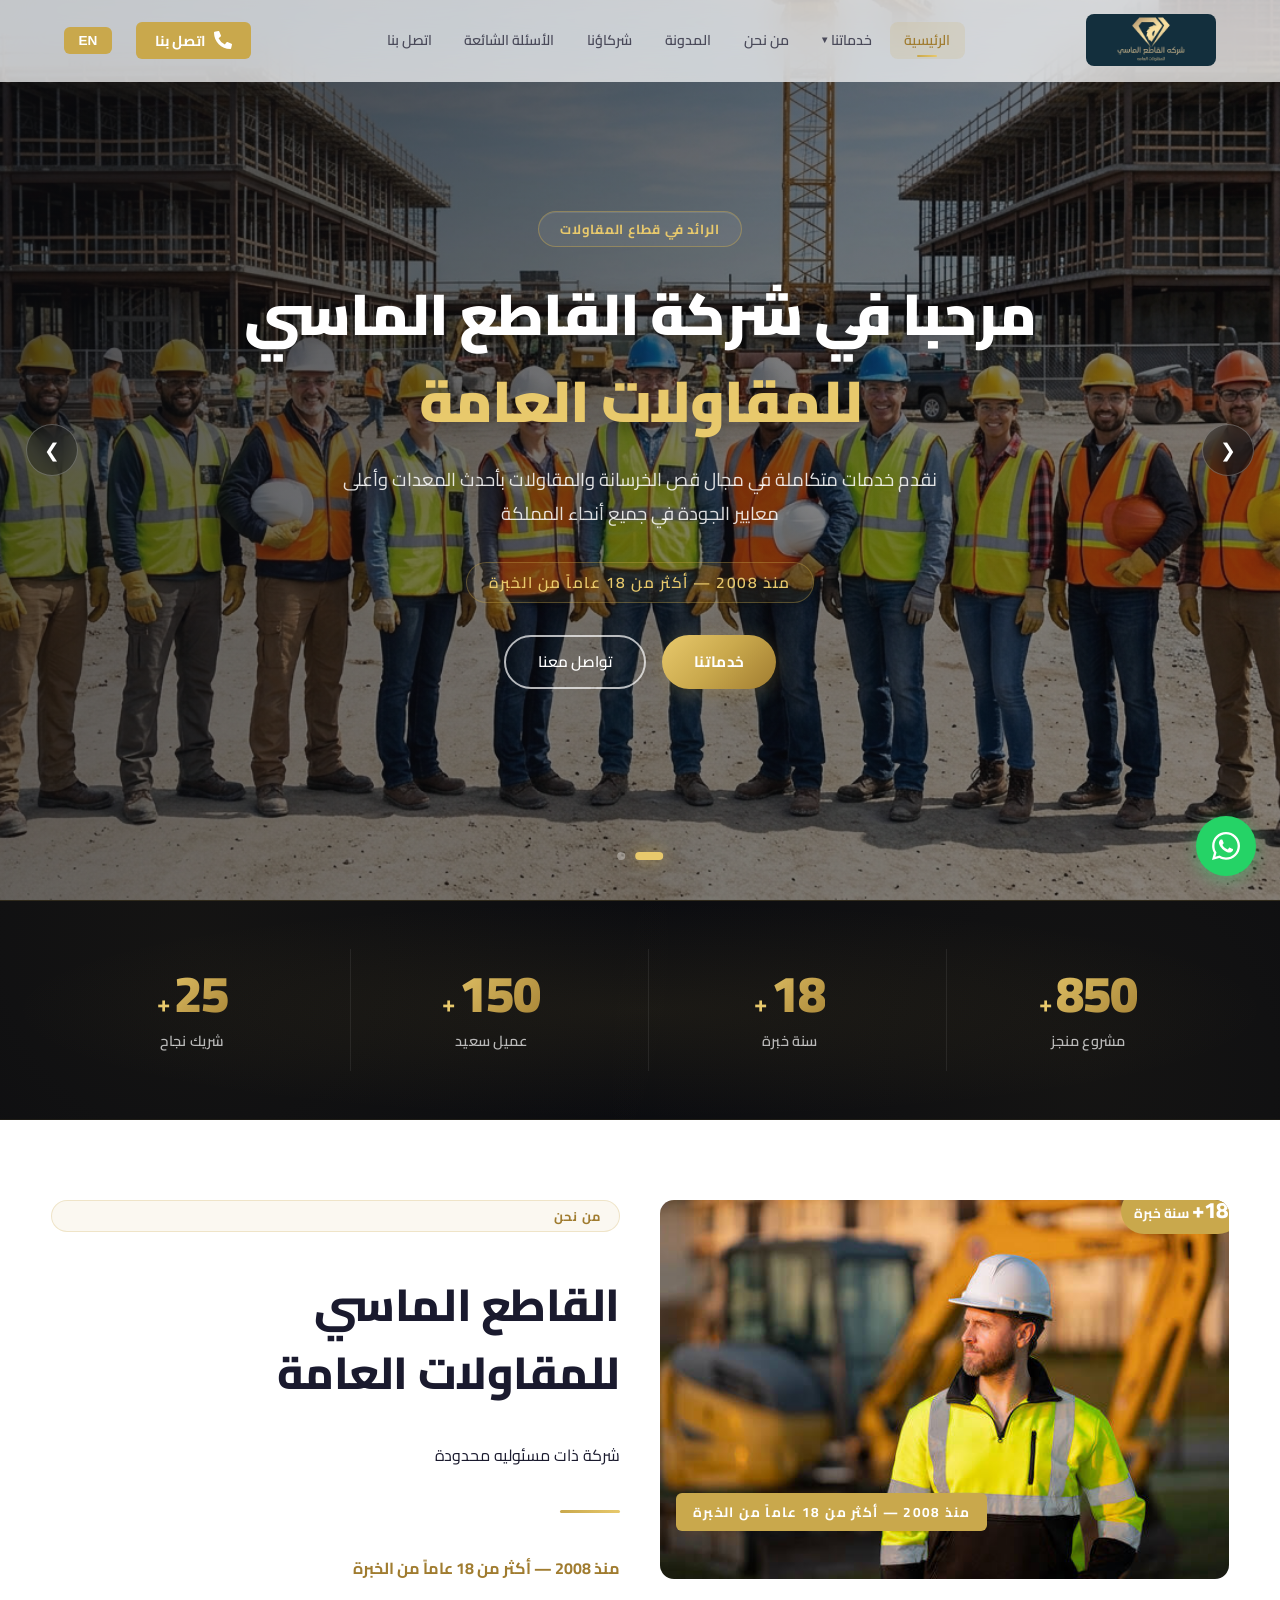
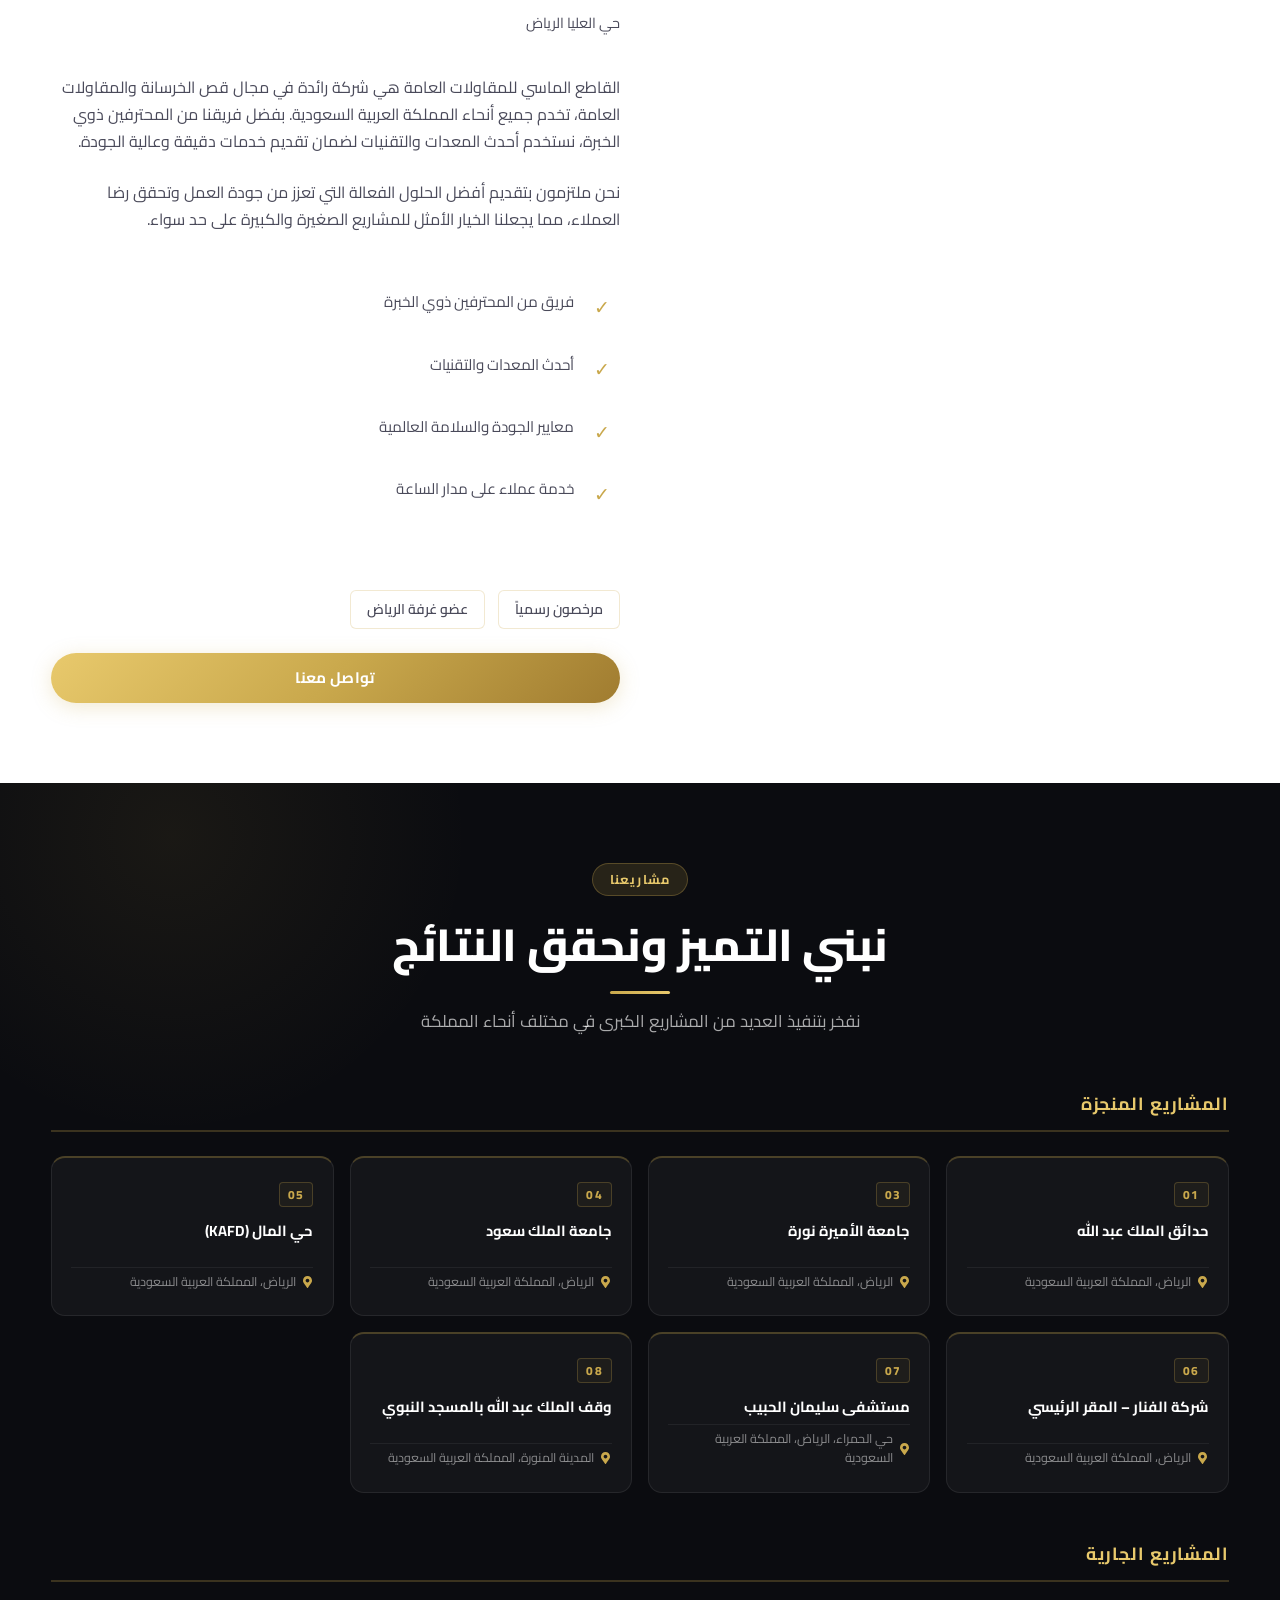
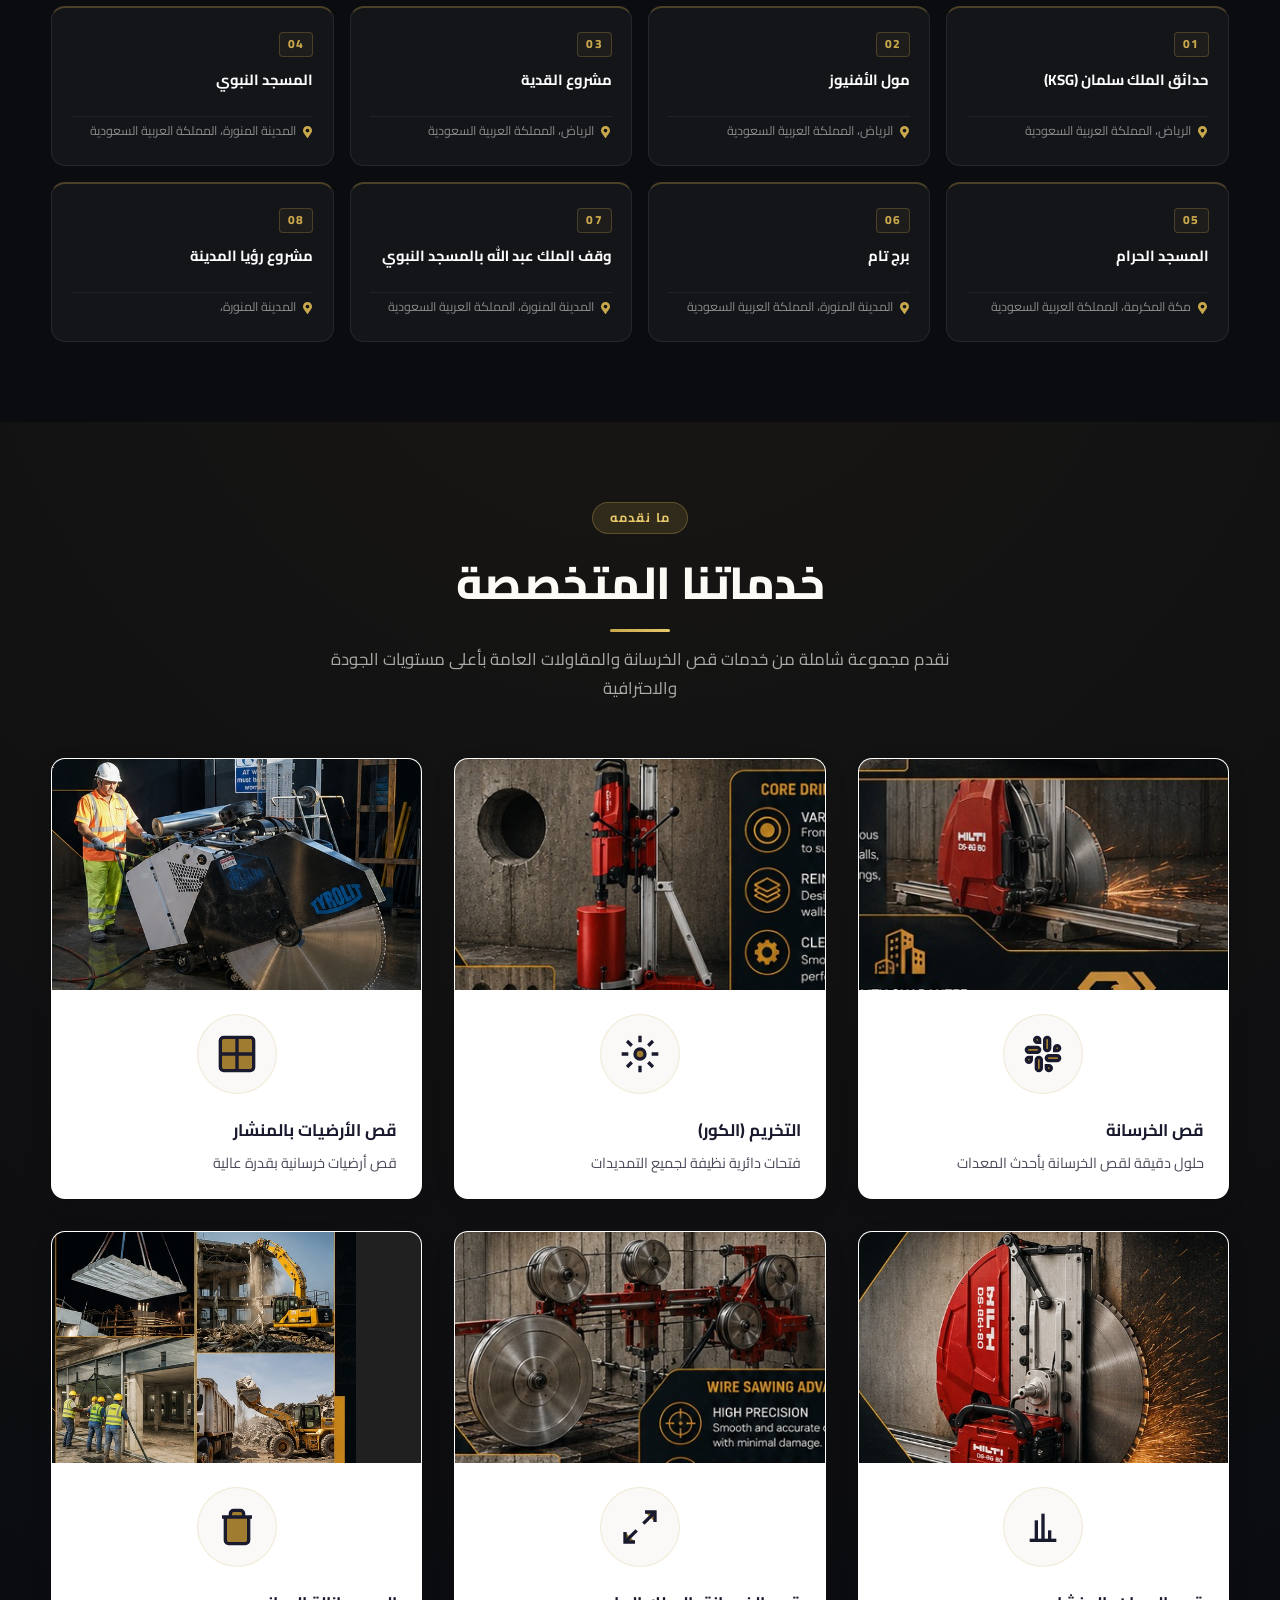
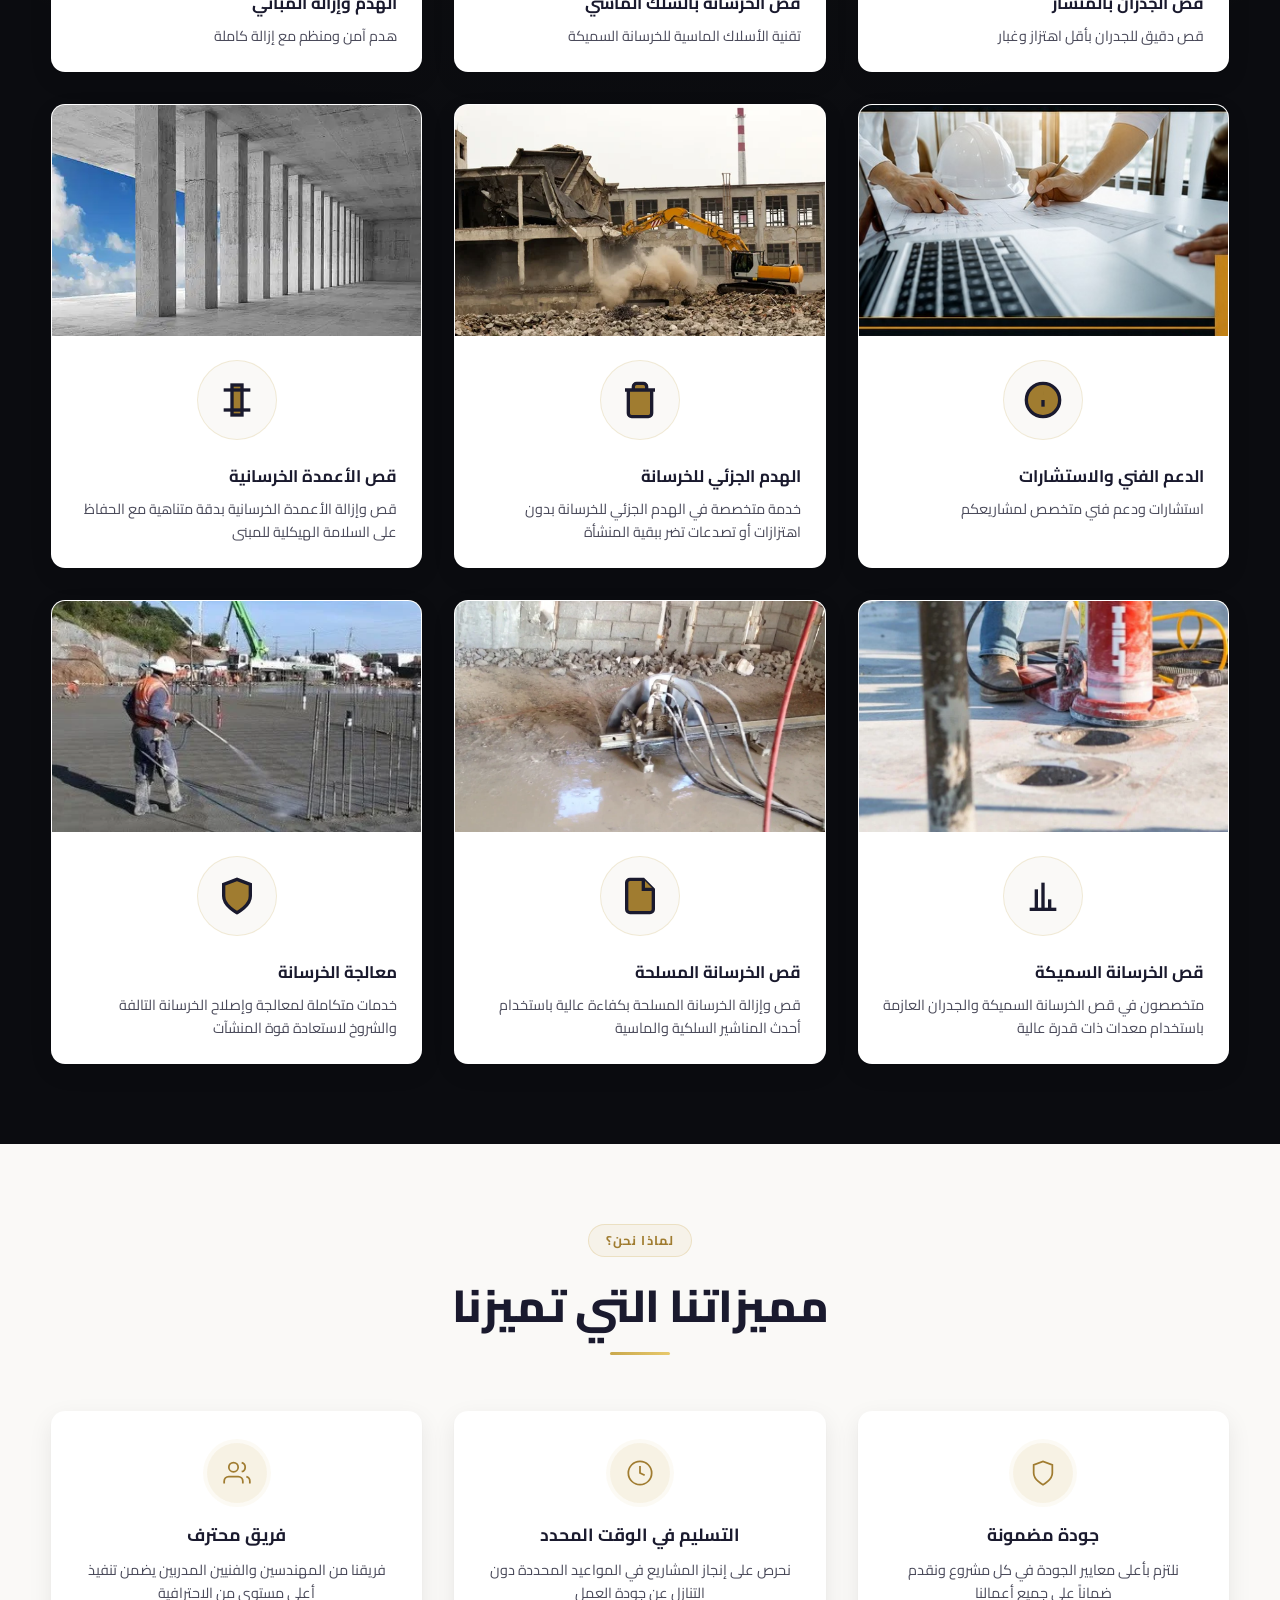
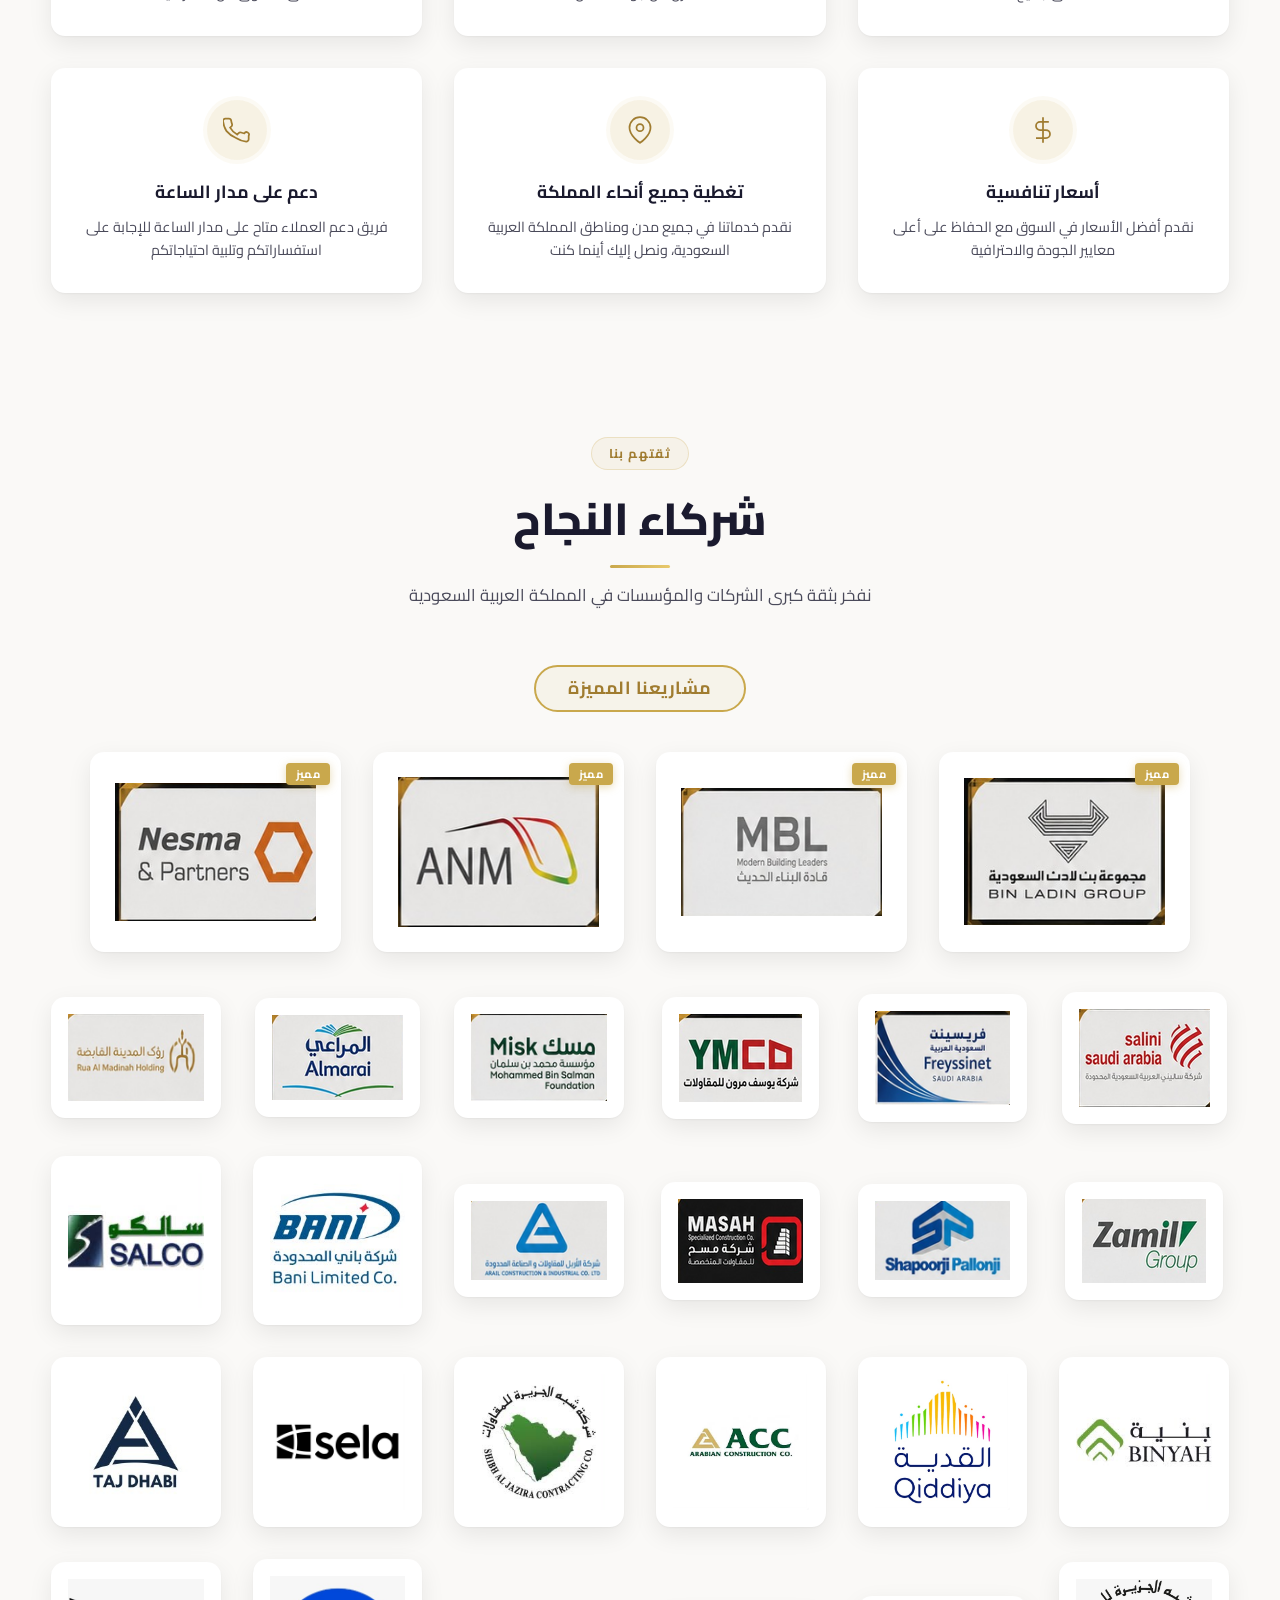
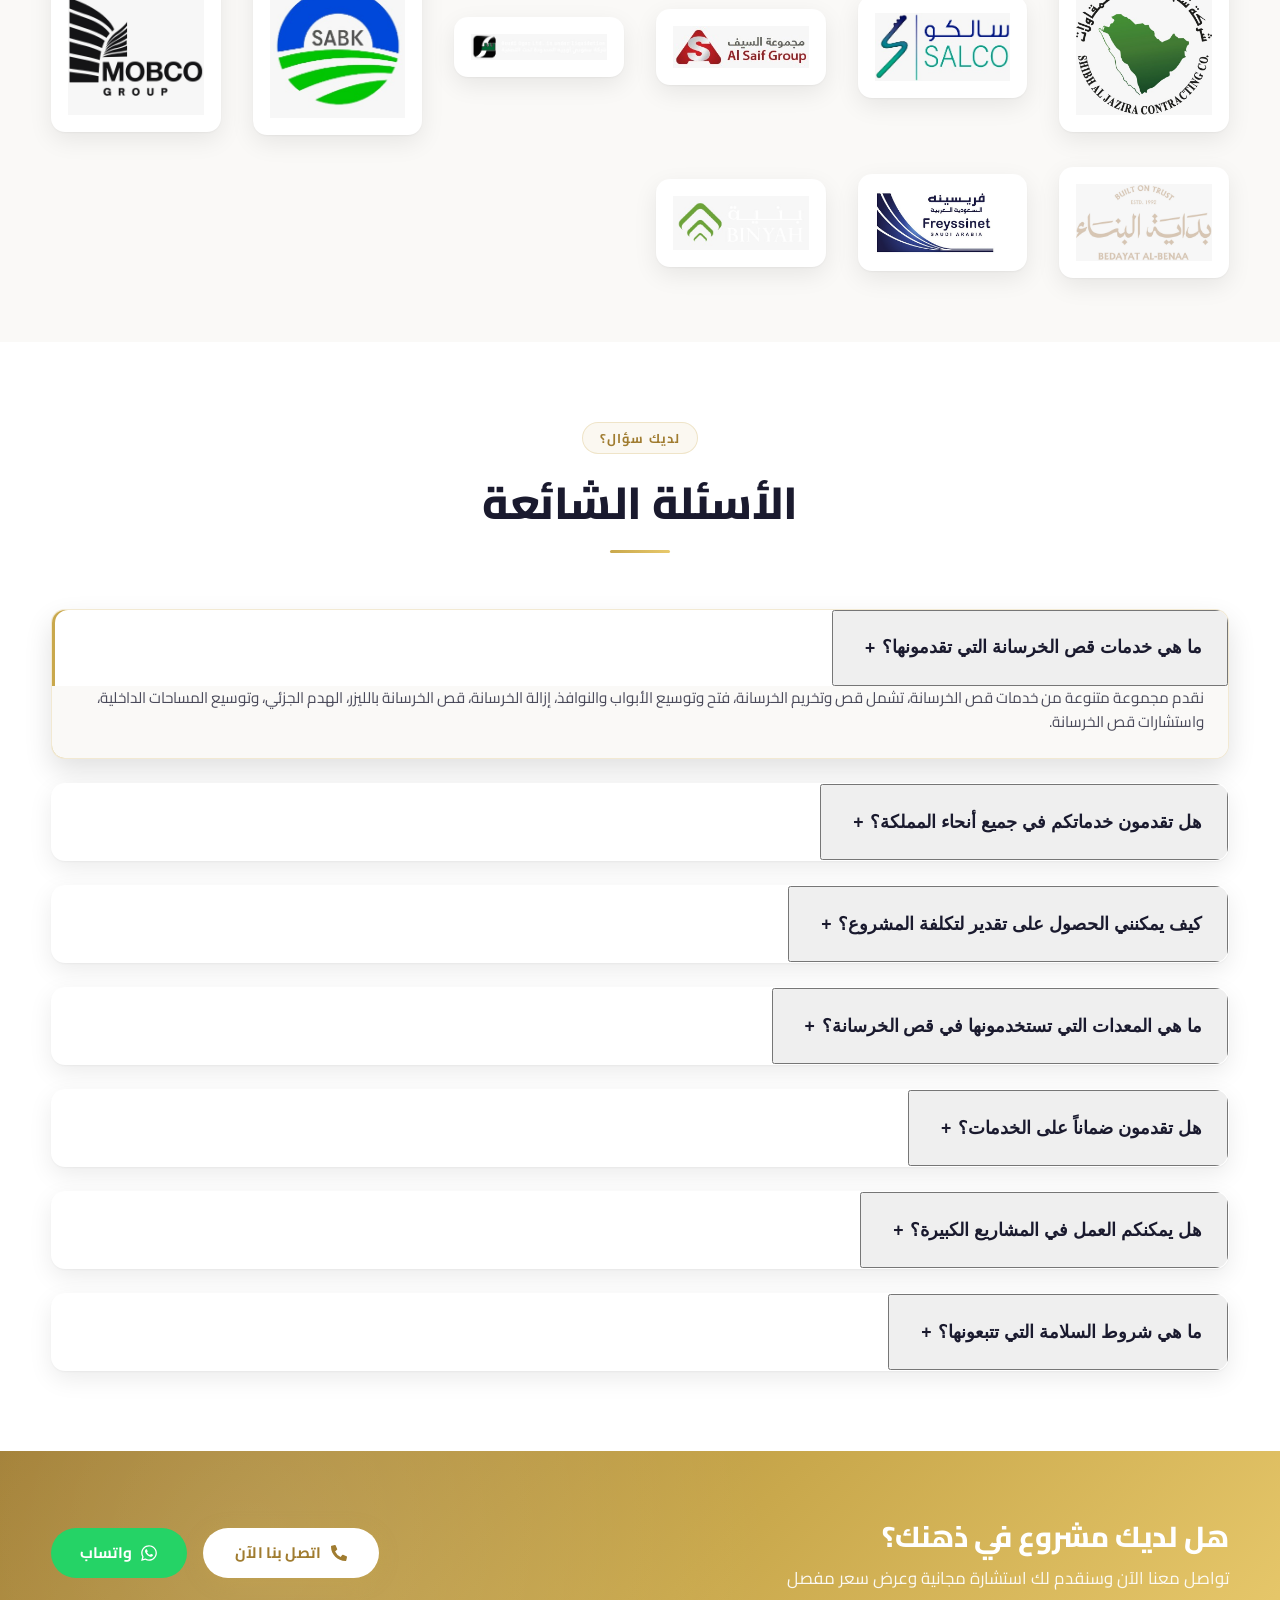
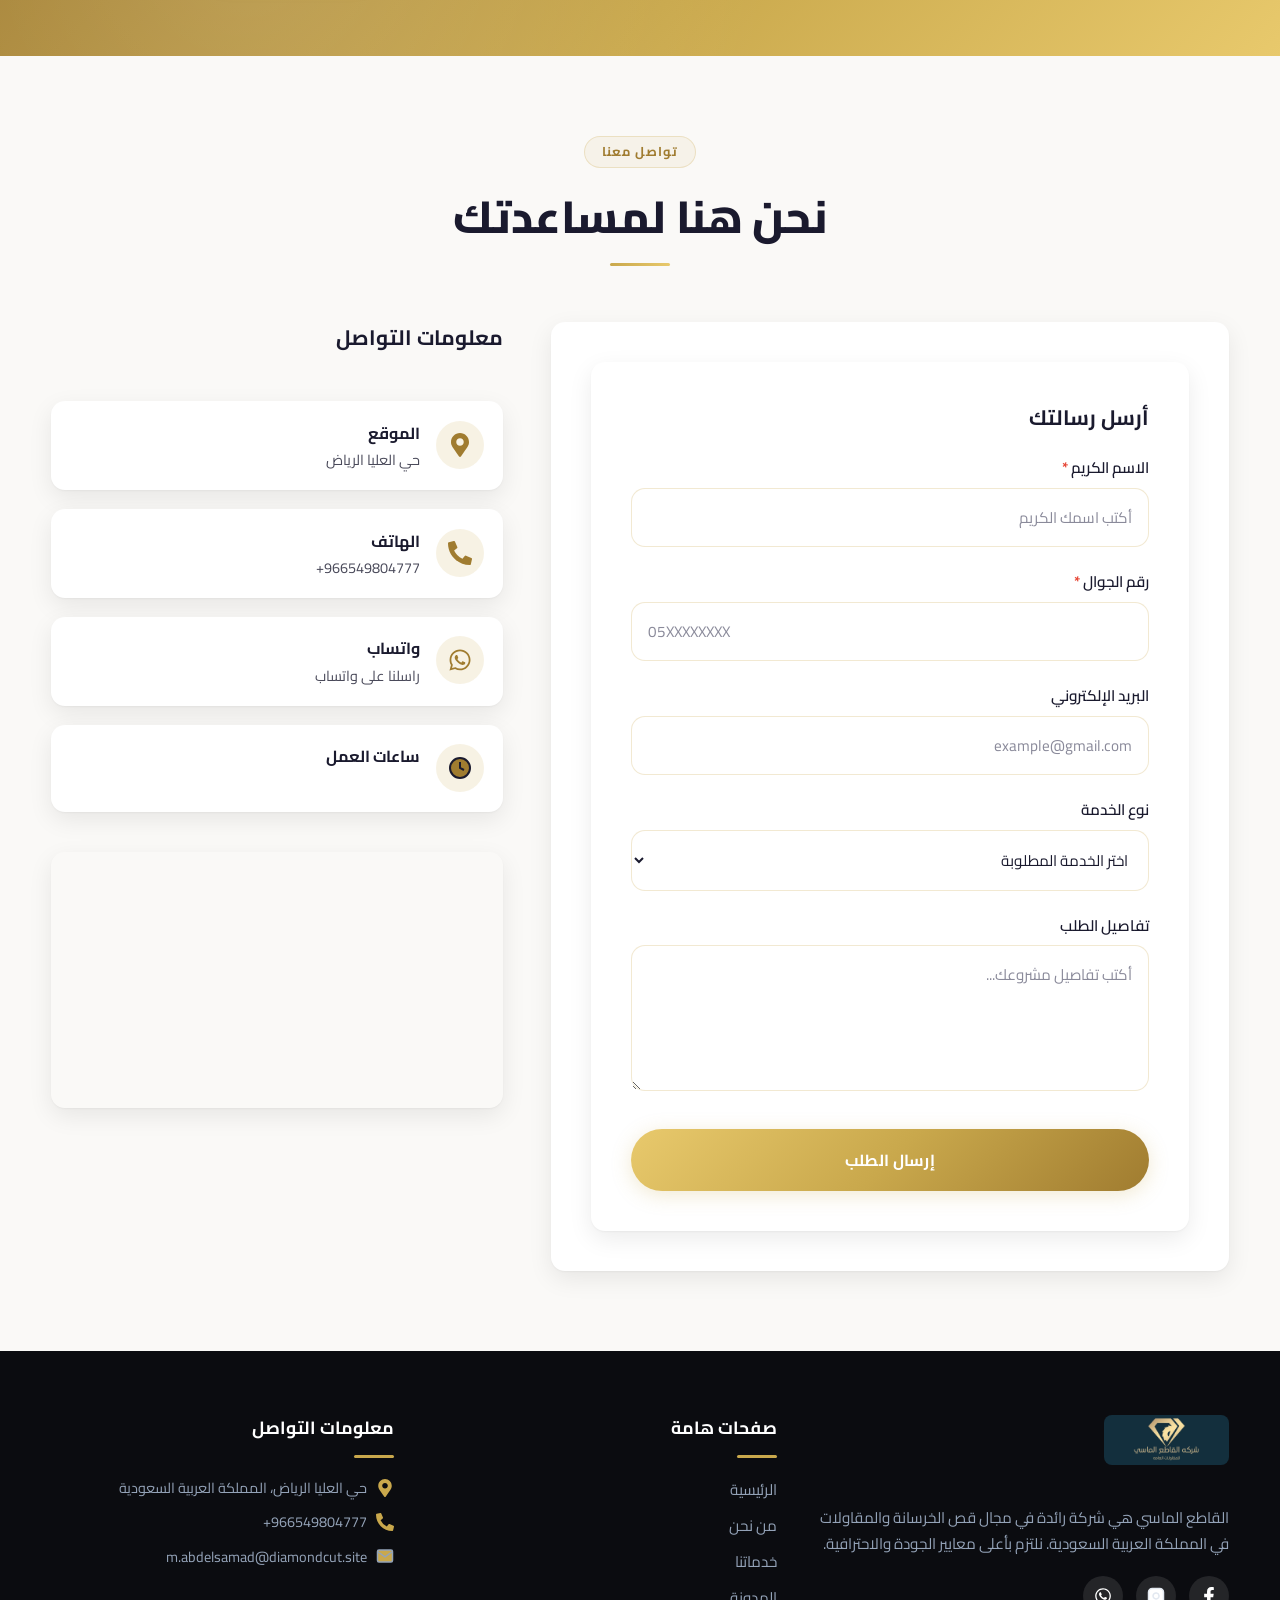
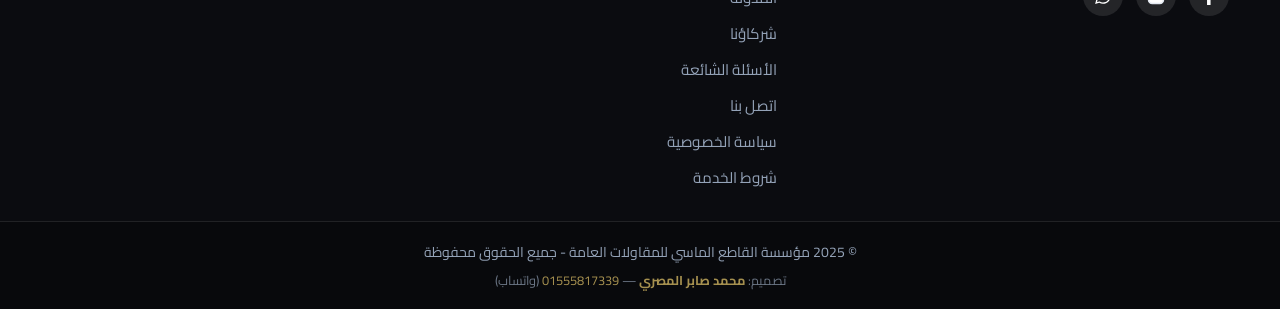
==== commit 9b1d24f5: "Add files via upload" ====
--- a/index.html
+++ b/index.html
@@ -190,9 +190,7 @@
         <!-- Slide 1 -->
         <div
           class="hero-slide active"
-          style="
-            background-image: url(&quot;Assets/hero back.png&quot;);
-          "
+          style="background-image: url(&quot;Assets/hero back.png&quot;)"
         >
           <div class="hero-overlay"></div>
           <div class="hero-content">
@@ -224,9 +222,7 @@
         <!-- Slide 2 -->
         <div
           class="hero-slide"
-          style="
-            background-image: url(&quot;Assets/hero back 2.png&quot;);
-          "
+          style="background-image: url(&quot;Assets/hero back 2.png&quot;)"
         >
           <div class="hero-overlay"></div>
           <div class="hero-content">
@@ -330,17 +326,19 @@
             <h2 class="section-title" data-i18n-html="about-title_html">
               القاطع الماسي<br />للمقاولات العامة
             </h2>
+            <span>شركة ذات مسئوليه محدودة</span>
             <div class="gold-divider" style="margin: 1.2rem 0"></div>
             <p class="about-years" data-i18n="hero-years">
               منذ 2008 — أكثر من 18 عاماً من الخبرة
             </p>
             <p class="about-location" data-i18n="footer-address">
-	            حي العليا الرياض            </p>
+              حي العليا الرياض
+            </p>
             <p class="about-text" data-i18n="about-text-1">
               القاطع الماسي للمقاولات العامة هي شركة رائدة في مجال قص الخرسانة
-              والمقاولات العامة، تخدم جميع أنحاء المملكة العربية السعودية. بفضل فريقنا من المحترفين ذوي
-              الخبرة، نستخدم أحدث المعدات والتقنيات لضمان تقديم خدمات دقيقة
-              وعالية الجودة.
+              والمقاولات العامة، تخدم جميع أنحاء المملكة العربية السعودية. بفضل
+              فريقنا من المحترفين ذوي الخبرة، نستخدم أحدث المعدات والتقنيات
+              لضمان تقديم خدمات دقيقة وعالية الجودة.
             </p>
             <p class="about-text" data-i18n="about-text-2">
               نحن ملتزمون بتقديم أفضل الحلول الفعالة التي تعزز من جودة العمل
@@ -395,7 +393,9 @@
       <div class="container">
         <div class="section-header">
           <span class="section-badge" data-i18n="ongoing-badge">مشاريعنا</span>
-          <h2 class="section-title" data-i18n="ongoing-title">نبني التميز ونحقق النتائج</h2>
+          <h2 class="section-title" data-i18n="ongoing-title">
+            نبني التميز ونحقق النتائج
+          </h2>
           <div class="gold-divider"></div>
           <p class="section-desc" data-i18n="ongoing-desc">
             نفخر بتنفيذ العديد من المشاريع الكبرى في مختلف أنحاء المملكة
@@ -404,94 +404,141 @@
 
         <!-- Completed Projects -->
         <div class="projects-group">
-          <div class="projects-subhead" data-i18n="proj-completed-badge">المشاريع المنجزة</div>
+          <div class="projects-subhead" data-i18n="proj-completed-badge">
+            المشاريع المنجزة
+          </div>
           <div class="projects-grid">
             <div class="project-card">
               <span class="project-num" data-i18n="proj-c-1-loc">01</span>
-              <h3 class="project-name" data-i18n="proj-c-1">حدائق الملك عبد الله</h3>
-              <span class="project-loc" data-i18n="proj-c-1-loc">الرياض، المملكة العربية السعودية</span>
-            </div>
-            <div class="project-card">
-              <span class="project-num">02</span>
-              <h3 class="project-name" data-i18n="proj-c-2">حي المال (KAFD)</h3>
-              <span class="project-loc" data-i18n="proj-c-2-loc">الرياض، المملكة العربية السعودية</span>
+              <h3 class="project-name" data-i18n="proj-c-1">
+                حدائق الملك عبد الله
+              </h3>
+              <span class="project-loc" data-i18n="proj-c-1-loc"
+                >الرياض، المملكة العربية السعودية</span
+              >
             </div>
             <div class="project-card">
               <span class="project-num">03</span>
-              <h3 class="project-name" data-i18n="proj-c-3">جامعة الأميرة نورة</h3>
-              <span class="project-loc" data-i18n="proj-c-3-loc">الرياض، المملكة العربية السعودية</span>
+              <h3 class="project-name" data-i18n="proj-c-3">
+                جامعة الأميرة نورة
+              </h3>
+              <span class="project-loc" data-i18n="proj-c-3-loc"
+                >الرياض، المملكة العربية السعودية</span
+              >
             </div>
             <div class="project-card">
               <span class="project-num">04</span>
-              <h3 class="project-name" data-i18n="proj-c-4">جامعة الملك سعود</h3>
-              <span class="project-loc" data-i18n="proj-c-4-loc">الرياض، المملكة العربية السعودية</span>
+              <h3 class="project-name" data-i18n="proj-c-4">
+                جامعة الملك سعود
+              </h3>
+              <span class="project-loc" data-i18n="proj-c-4-loc"
+                >الرياض، المملكة العربية السعودية</span
+              >
             </div>
             <div class="project-card">
               <span class="project-num">05</span>
               <h3 class="project-name" data-i18n="proj-c-5">حي المال (KAFD)</h3>
-              <span class="project-loc" data-i18n="proj-c-5-loc">الرياض، المملكة العربية السعودية</span>
+              <span class="project-loc" data-i18n="proj-c-5-loc"
+                >الرياض، المملكة العربية السعودية</span
+              >
             </div>
             <div class="project-card">
               <span class="project-num">06</span>
-              <h3 class="project-name" data-i18n="proj-c-6">شركة الفنار – المقر الرئيسي</h3>
-              <span class="project-loc" data-i18n="proj-c-6-loc">الرياض، المملكة العربية السعودية</span>
+              <h3 class="project-name" data-i18n="proj-c-6">
+                شركة الفنار – المقر الرئيسي
+              </h3>
+              <span class="project-loc" data-i18n="proj-c-6-loc"
+                >الرياض، المملكة العربية السعودية</span
+              >
             </div>
             <div class="project-card">
               <span class="project-num">07</span>
-              <h3 class="project-name" data-i18n="proj-c-7">مستشفى سليمان الحبيب</h3>
-              <span class="project-loc" data-i18n="proj-c-7-loc">حي الحمراء، الرياض، المملكة العربية السعودية</span>
+              <h3 class="project-name" data-i18n="proj-c-7">
+                مستشفى سليمان الحبيب
+              </h3>
+              <span class="project-loc" data-i18n="proj-c-7-loc"
+                >حي الحمراء، الرياض، المملكة العربية السعودية</span
+              >
             </div>
             <div class="project-card">
               <span class="project-num">08</span>
-              <h3 class="project-name" data-i18n="proj-c-8">وقف الملك عبد الله بالمسجد النبوي</h3>
-              <span class="project-loc" data-i18n="proj-c-8-loc">المدينة المنورة، المملكة العربية السعودية</span>
+              <h3 class="project-name" data-i18n="proj-c-8">
+                وقف الملك عبد الله بالمسجد النبوي
+              </h3>
+              <span class="project-loc" data-i18n="proj-c-8-loc"
+                >المدينة المنورة، المملكة العربية السعودية</span
+              >
             </div>
           </div>
         </div>
 
         <!-- Ongoing Projects -->
         <div class="projects-group">
-          <div class="projects-subhead" data-i18n="proj-ongoing-badge">المشاريع الجارية</div>
+          <div class="projects-subhead" data-i18n="proj-ongoing-badge">
+            المشاريع الجارية
+          </div>
           <div class="projects-grid">
             <div class="project-card">
               <span class="project-num">01</span>
-              <h3 class="project-name" data-i18n="proj-o-1">حدائق الملك سلمان (KSG)</h3>
-              <span class="project-loc" data-i18n="proj-o-1-loc">الرياض، المملكة العربية السعودية</span>
+              <h3 class="project-name" data-i18n="proj-o-1">
+                حدائق الملك سلمان (KSG)
+              </h3>
+              <span class="project-loc" data-i18n="proj-o-1-loc"
+                >الرياض، المملكة العربية السعودية</span
+              >
             </div>
             <div class="project-card">
               <span class="project-num">02</span>
               <h3 class="project-name" data-i18n="proj-o-2">مول الأفنيوز</h3>
-              <span class="project-loc" data-i18n="proj-o-2-loc">الرياض، المملكة العربية السعودية</span>
+              <span class="project-loc" data-i18n="proj-o-2-loc"
+                >الرياض، المملكة العربية السعودية</span
+              >
             </div>
             <div class="project-card">
               <span class="project-num">03</span>
               <h3 class="project-name" data-i18n="proj-o-3">مشروع القدية</h3>
-              <span class="project-loc" data-i18n="proj-o-3-loc">الرياض، المملكة العربية السعودية</span>
+              <span class="project-loc" data-i18n="proj-o-3-loc"
+                >الرياض، المملكة العربية السعودية</span
+              >
             </div>
             <div class="project-card">
               <span class="project-num">04</span>
               <h3 class="project-name" data-i18n="proj-o-4">المسجد النبوي</h3>
-              <span class="project-loc" data-i18n="proj-o-4-loc">المدينة المنورة، المملكة العربية السعودية</span>
+              <span class="project-loc" data-i18n="proj-o-4-loc"
+                >المدينة المنورة، المملكة العربية السعودية</span
+              >
             </div>
             <div class="project-card">
               <span class="project-num">05</span>
               <h3 class="project-name" data-i18n="proj-o-5">المسجد الحرام</h3>
-              <span class="project-loc" data-i18n="proj-o-5-loc">مكة المكرمة، المملكة العربية السعودية</span>
+              <span class="project-loc" data-i18n="proj-o-5-loc"
+                >مكة المكرمة، المملكة العربية السعودية</span
+              >
             </div>
             <div class="project-card">
               <span class="project-num">06</span>
               <h3 class="project-name" data-i18n="proj-o-6">برج تام</h3>
-              <span class="project-loc" data-i18n="proj-o-6-loc">المدينة المنورة، المملكة العربية السعودية</span>
+              <span class="project-loc" data-i18n="proj-o-6-loc"
+                >المدينة المنورة، المملكة العربية السعودية</span
+              >
             </div>
             <div class="project-card">
               <span class="project-num">07</span>
-              <h3 class="project-name" data-i18n="proj-o-7">وقف الملك عبد الله بالمسجد النبوي</h3>
-              <span class="project-loc" data-i18n="proj-o-7-loc">المدينة المنورة، المملكة العربية السعودية</span>
+              <h3 class="project-name" data-i18n="proj-o-7">
+                وقف الملك عبد الله بالمسجد النبوي
+              </h3>
+              <span class="project-loc" data-i18n="proj-o-7-loc"
+                >المدينة المنورة، المملكة العربية السعودية</span
+              >
             </div>
             <div class="project-card">
               <span class="project-num">08</span>
-              <h3 class="project-name" data-i18n="proj-o-8">مشروع رؤيا المدينة</h3>
-              <span class="project-loc" data-i18n="proj-o-8-loc">الدمام، المملكة العربية السعودية</span>
+              <h3 class="project-name" data-i18n="proj-o-8">
+                مشروع رؤيا المدينة
+              </h3>
+              <span class="project-loc" data-i18n="proj-o-8-loc"
+                >المدينة المنورة،</span
+              >
             </div>
           </div>
         </div>
@@ -503,180 +550,605 @@
       <div class="container">
         <div class="section-header">
           <span class="section-badge" data-i18n="services-badge">ما نقدمه</span>
-          <h2 class="section-title" data-i18n="services-title">خدماتنا المتخصصة</h2>
+          <h2 class="section-title" data-i18n="services-title">
+            خدماتنا المتخصصة
+          </h2>
           <div class="gold-divider"></div>
-          <p class="section-desc" data-i18n="services-desc">نقدم مجموعة شاملة من خدمات قص الخرسانة والمقاولات العامة بأعلى مستويات الجودة والاحترافية</p>
+          <p class="section-desc" data-i18n="services-desc">
+            نقدم مجموعة شاملة من خدمات قص الخرسانة والمقاولات العامة بأعلى
+            مستويات الجودة والاحترافية
+          </p>
         </div>
         <div class="services-grid">
-
-          <div class="service-card" onclick="openModal(this)" data-img="Assets/Servecis/concrete cutting.png" data-i18n-title="nservice-1" data-i18n-desc="ndesc-1" tabindex="0" role="button" onkeydown="if(event.key==='Enter'||event.key===' ')this.click()">
+          <div
+            class="service-card"
+            onclick="openModal(this)"
+            data-img="Assets/Servecis/concrete cutting.png"
+            data-i18n-title="nservice-1"
+            data-i18n-desc="ndesc-1"
+            tabindex="0"
+            role="button"
+            onkeydown="
+              if (event.key === 'Enter' || event.key === ' ') this.click();
+            "
+          >
             <div class="service-img-wrap">
-              <img src="Assets/Servecis/concrete cutting.png" alt="Concrete Cutting" data-i18n-alt="nservice-1" loading="lazy">
-              <div class="service-overlay"><a href="#contact" class="service-btn" data-i18n="services-card-btn">اطلب الخدمة</a></div>
+              <img
+                src="Assets/Servecis/concrete cutting.png"
+                alt="Concrete Cutting"
+                data-i18n-alt="nservice-1"
+                loading="lazy"
+              />
+              <div class="service-overlay">
+                <a
+                  href="#contact"
+                  class="service-btn"
+                  data-i18n="services-card-btn"
+                  >اطلب الخدمة</a
+                >
+              </div>
             </div>
             <div class="service-body">
               <div class="service-icon">
-                <svg viewBox="0 0 24 24" fill="none" stroke="currentColor" stroke-width="2"><path d="M14.5 10c-.83 0-1.5-.67-1.5-1.5v-5c0-.83.67-1.5 1.5-1.5s1.5.67 1.5 1.5v5c0 .83-.67 1.5-1.5 1.5z"/><path d="M20.5 10H19V8.5c0-.83.67-1.5 1.5-1.5s1.5.67 1.5 1.5-.67 1.5-1.5 1.5z"/><path d="M9.5 14c.83 0 1.5.67 1.5 1.5v5c0 .83-.67 1.5-1.5 1.5S8 21.33 8 20.5v-5c0-.83.67-1.5 1.5-1.5z"/><path d="M3.5 14H5v1.5c0 .83-.67 1.5-1.5 1.5S2 16.33 2 15.5 2.67 14 3.5 14z"/><path d="M14 14.5c0-.83.67-1.5 1.5-1.5h5c.83 0 1.5.67 1.5 1.5s-.67 1.5-1.5 1.5h-5c-.83 0-1.5-.67-1.5-1.5z"/><path d="M15.5 19H14v1.5c0 .83.67 1.5 1.5 1.5s1.5-.67 1.5-1.5-.67-1.5-1.5-1.5z"/><path d="M10 9.5C10 8.67 9.33 8 8.5 8h-5C2.67 8 2 8.67 2 9.5S2.67 11 3.5 11h5c.83 0 1.5-.67 1.5-1.5z"/><path d="M8.5 5H10V3.5C10 2.67 9.33 2 8.5 2S7 2.67 7 3.5 7.67 5 8.5 5z"/></svg>
+                <svg
+                  viewBox="0 0 24 24"
+                  fill="none"
+                  stroke="currentColor"
+                  stroke-width="2"
+                >
+                  <path
+                    d="M14.5 10c-.83 0-1.5-.67-1.5-1.5v-5c0-.83.67-1.5 1.5-1.5s1.5.67 1.5 1.5v5c0 .83-.67 1.5-1.5 1.5z"
+                  />
+                  <path
+                    d="M20.5 10H19V8.5c0-.83.67-1.5 1.5-1.5s1.5.67 1.5 1.5-.67 1.5-1.5 1.5z"
+                  />
+                  <path
+                    d="M9.5 14c.83 0 1.5.67 1.5 1.5v5c0 .83-.67 1.5-1.5 1.5S8 21.33 8 20.5v-5c0-.83.67-1.5 1.5-1.5z"
+                  />
+                  <path
+                    d="M3.5 14H5v1.5c0 .83-.67 1.5-1.5 1.5S2 16.33 2 15.5 2.67 14 3.5 14z"
+                  />
+                  <path
+                    d="M14 14.5c0-.83.67-1.5 1.5-1.5h5c.83 0 1.5.67 1.5 1.5s-.67 1.5-1.5 1.5h-5c-.83 0-1.5-.67-1.5-1.5z"
+                  />
+                  <path
+                    d="M15.5 19H14v1.5c0 .83.67 1.5 1.5 1.5s1.5-.67 1.5-1.5-.67-1.5-1.5-1.5z"
+                  />
+                  <path
+                    d="M10 9.5C10 8.67 9.33 8 8.5 8h-5C2.67 8 2 8.67 2 9.5S2.67 11 3.5 11h5c.83 0 1.5-.67 1.5-1.5z"
+                  />
+                  <path
+                    d="M8.5 5H10V3.5C10 2.67 9.33 2 8.5 2S7 2.67 7 3.5 7.67 5 8.5 5z"
+                  />
+                </svg>
               </div>
               <h3 data-i18n="nservice-1">قص الخرسانة</h3>
               <p data-i18n="ntag-1">حلول دقيقة لقص الخرسانة بأحدث المعدات</p>
             </div>
           </div>
 
-          <div class="service-card" onclick="openModal(this)" data-img="Assets/Servecis/Core drilling.png" data-i18n-title="nservice-2" data-i18n-desc="ndesc-2" tabindex="0" role="button" onkeydown="if(event.key==='Enter'||event.key===' ')this.click()">
+          <div
+            class="service-card"
+            onclick="openModal(this)"
+            data-img="Assets/Servecis/Core drilling.png"
+            data-i18n-title="nservice-2"
+            data-i18n-desc="ndesc-2"
+            tabindex="0"
+            role="button"
+            onkeydown="
+              if (event.key === 'Enter' || event.key === ' ') this.click();
+            "
+          >
             <div class="service-img-wrap">
-              <img src="Assets/Servecis/Core drilling.png" alt="Core Drilling" data-i18n-alt="nservice-2" loading="lazy">
-              <div class="service-overlay"><a href="#contact" class="service-btn" data-i18n="services-card-btn">اطلب الخدمة</a></div>
+              <img
+                src="Assets/Servecis/Core drilling.png"
+                alt="Core Drilling"
+                data-i18n-alt="nservice-2"
+                loading="lazy"
+              />
+              <div class="service-overlay">
+                <a
+                  href="#contact"
+                  class="service-btn"
+                  data-i18n="services-card-btn"
+                  >اطلب الخدمة</a
+                >
+              </div>
             </div>
             <div class="service-body">
               <div class="service-icon">
-                <svg viewBox="0 0 24 24" fill="none" stroke="currentColor" stroke-width="2"><circle cx="12" cy="12" r="3"/><path d="M12 1v4M12 19v4M4.22 4.22l2.83 2.83M16.95 16.95l2.83 2.83M1 12h4M19 12h4M4.22 19.78l2.83-2.83M16.95 7.05l2.83-2.83"/></svg>
+                <svg
+                  viewBox="0 0 24 24"
+                  fill="none"
+                  stroke="currentColor"
+                  stroke-width="2"
+                >
+                  <circle cx="12" cy="12" r="3" />
+                  <path
+                    d="M12 1v4M12 19v4M4.22 4.22l2.83 2.83M16.95 16.95l2.83 2.83M1 12h4M19 12h4M4.22 19.78l2.83-2.83M16.95 7.05l2.83-2.83"
+                  />
+                </svg>
               </div>
               <h3 data-i18n="nservice-2">التخريم (الكور)</h3>
               <p data-i18n="ntag-2">فتحات دائرية نظيفة لجميع التمديدات</p>
             </div>
           </div>
 
-          <div class="service-card" onclick="openModal(this)" data-img="Assets/Servecis/Floor sawing.png" data-i18n-title="nservice-3" data-i18n-desc="ndesc-3" tabindex="0" role="button" onkeydown="if(event.key==='Enter'||event.key===' ')this.click()">
+          <div
+            class="service-card"
+            onclick="openModal(this)"
+            data-img="Assets/Servecis/Floor sawing.png"
+            data-i18n-title="nservice-3"
+            data-i18n-desc="ndesc-3"
+            tabindex="0"
+            role="button"
+            onkeydown="
+              if (event.key === 'Enter' || event.key === ' ') this.click();
+            "
+          >
             <div class="service-img-wrap">
-              <img src="Assets/Servecis/Floor sawing.png" alt="Floor Sawing" data-i18n-alt="nservice-3" loading="lazy">
-              <div class="service-overlay"><a href="#contact" class="service-btn" data-i18n="services-card-btn">اطلب الخدمة</a></div>
+              <img
+                src="Assets/Servecis/Floor sawing.png"
+                alt="Floor Sawing"
+                data-i18n-alt="nservice-3"
+                loading="lazy"
+              />
+              <div class="service-overlay">
+                <a
+                  href="#contact"
+                  class="service-btn"
+                  data-i18n="services-card-btn"
+                  >اطلب الخدمة</a
+                >
+              </div>
             </div>
             <div class="service-body">
               <div class="service-icon">
-                <svg viewBox="0 0 24 24" fill="none" stroke="currentColor" stroke-width="2"><rect x="2" y="2" width="20" height="20" rx="2"/><path d="M2 12h20M12 2v20"/></svg>
+                <svg
+                  viewBox="0 0 24 24"
+                  fill="none"
+                  stroke="currentColor"
+                  stroke-width="2"
+                >
+                  <rect x="2" y="2" width="20" height="20" rx="2" />
+                  <path d="M2 12h20M12 2v20" />
+                </svg>
               </div>
               <h3 data-i18n="nservice-3">قص الأرضيات بالمنشار</h3>
               <p data-i18n="ntag-3">قص أرضيات خرسانية بقدرة عالية</p>
             </div>
           </div>
 
-          <div class="service-card" onclick="openModal(this)" data-img="Assets/Servecis/Will saw cutting.png" data-i18n-title="nservice-4" data-i18n-desc="ndesc-4" tabindex="0" role="button" onkeydown="if(event.key==='Enter'||event.key===' ')this.click()">
+          <div
+            class="service-card"
+            onclick="openModal(this)"
+            data-img="Assets/Servecis/Will saw cutting.png"
+            data-i18n-title="nservice-4"
+            data-i18n-desc="ndesc-4"
+            tabindex="0"
+            role="button"
+            onkeydown="
+              if (event.key === 'Enter' || event.key === ' ') this.click();
+            "
+          >
             <div class="service-img-wrap">
-              <img src="Assets/Servecis/Will saw cutting.png" alt="Wall Saw Cutting" data-i18n-alt="nservice-4" loading="lazy">
-              <div class="service-overlay"><a href="#contact" class="service-btn" data-i18n="services-card-btn">اطلب الخدمة</a></div>
+              <img
+                src="Assets/Servecis/Will saw cutting.png"
+                alt="Wall Saw Cutting"
+                data-i18n-alt="nservice-4"
+                loading="lazy"
+              />
+              <div class="service-overlay">
+                <a
+                  href="#contact"
+                  class="service-btn"
+                  data-i18n="services-card-btn"
+                  >اطلب الخدمة</a
+                >
+              </div>
             </div>
             <div class="service-body">
               <div class="service-icon">
-                <svg viewBox="0 0 24 24" fill="none" stroke="currentColor" stroke-width="2"><path d="M4 20h16"/><path d="M8 20V8"/><path d="M12 20V4"/><path d="M16 20v-6"/></svg>
+                <svg
+                  viewBox="0 0 24 24"
+                  fill="none"
+                  stroke="currentColor"
+                  stroke-width="2"
+                >
+                  <path d="M4 20h16" />
+                  <path d="M8 20V8" />
+                  <path d="M12 20V4" />
+                  <path d="M16 20v-6" />
+                </svg>
               </div>
               <h3 data-i18n="nservice-4">قص الجدران بالمنشار</h3>
               <p data-i18n="ntag-4">قص دقيق للجدران بأقل اهتزاز وغبار</p>
             </div>
           </div>
 
-          <div class="service-card" onclick="openModal(this)" data-img="Assets/Servecis/Will sawing concrete.png" data-i18n-title="nservice-5" data-i18n-desc="ndesc-5" tabindex="0" role="button" onkeydown="if(event.key==='Enter'||event.key===' ')this.click()">
+          <div
+            class="service-card"
+            onclick="openModal(this)"
+            data-img="Assets/Servecis/Will sawing concrete.png"
+            data-i18n-title="nservice-5"
+            data-i18n-desc="ndesc-5"
+            tabindex="0"
+            role="button"
+            onkeydown="
+              if (event.key === 'Enter' || event.key === ' ') this.click();
+            "
+          >
             <div class="service-img-wrap">
-              <img src="Assets/Servecis/Will sawing concrete.png" alt="Wire Saw Concrete Cutting" data-i18n-alt="nservice-5" loading="lazy">
-              <div class="service-overlay"><a href="#contact" class="service-btn" data-i18n="services-card-btn">اطلب الخدمة</a></div>
+              <img
+                src="Assets/Servecis/Will sawing concrete.png"
+                alt="Wire Saw Concrete Cutting"
+                data-i18n-alt="nservice-5"
+                loading="lazy"
+              />
+              <div class="service-overlay">
+                <a
+                  href="#contact"
+                  class="service-btn"
+                  data-i18n="services-card-btn"
+                  >اطلب الخدمة</a
+                >
+              </div>
             </div>
             <div class="service-body">
               <div class="service-icon">
-                <svg viewBox="0 0 24 24" fill="none" stroke="currentColor" stroke-width="2"><polyline points="15 3 21 3 21 9"/><polyline points="9 21 3 21 3 15"/><line x1="21" y1="3" x2="14" y2="10"/><line x1="3" y1="21" x2="10" y2="14"/></svg>
+                <svg
+                  viewBox="0 0 24 24"
+                  fill="none"
+                  stroke="currentColor"
+                  stroke-width="2"
+                >
+                  <polyline points="15 3 21 3 21 9" />
+                  <polyline points="9 21 3 21 3 15" />
+                  <line x1="21" y1="3" x2="14" y2="10" />
+                  <line x1="3" y1="21" x2="10" y2="14" />
+                </svg>
               </div>
               <h3 data-i18n="nservice-5">قص الخرسانة بالسلك الماسي</h3>
               <p data-i18n="ntag-5">تقنية الأسلاك الماسية للخرسانة السميكة</p>
             </div>
           </div>
 
-          <div class="service-card" onclick="openModal(this)" data-img="Assets/Servecis/Integrate domlition and building removal.png" data-i18n-title="nservice-6" data-i18n-desc="ndesc-6" tabindex="0" role="button" onkeydown="if(event.key==='Enter'||event.key===' ')this.click()">
+          <div
+            class="service-card"
+            onclick="openModal(this)"
+            data-img="Assets/Servecis/Integrate domlition and building removal.png"
+            data-i18n-title="nservice-6"
+            data-i18n-desc="ndesc-6"
+            tabindex="0"
+            role="button"
+            onkeydown="
+              if (event.key === 'Enter' || event.key === ' ') this.click();
+            "
+          >
             <div class="service-img-wrap">
-              <img src="Assets/Servecis/Integrate domlition and building removal.png" alt="Demolition and Building Removal" data-i18n-alt="nservice-6" loading="lazy">
-              <div class="service-overlay"><a href="#contact" class="service-btn" data-i18n="services-card-btn">اطلب الخدمة</a></div>
+              <img
+                src="Assets/Servecis/Integrate domlition and building removal.png"
+                alt="Demolition and Building Removal"
+                data-i18n-alt="nservice-6"
+                loading="lazy"
+              />
+              <div class="service-overlay">
+                <a
+                  href="#contact"
+                  class="service-btn"
+                  data-i18n="services-card-btn"
+                  >اطلب الخدمة</a
+                >
+              </div>
             </div>
             <div class="service-body">
               <div class="service-icon">
-                <svg viewBox="0 0 24 24" fill="none" stroke="currentColor" stroke-width="2"><path d="M3 6h18M19 6v14a2 2 0 01-2 2H7a2 2 0 01-2-2V6m3 0V4a2 2 0 012-2h4a2 2 0 012 2v2"/></svg>
+                <svg
+                  viewBox="0 0 24 24"
+                  fill="none"
+                  stroke="currentColor"
+                  stroke-width="2"
+                >
+                  <path
+                    d="M3 6h18M19 6v14a2 2 0 01-2 2H7a2 2 0 01-2-2V6m3 0V4a2 2 0 012-2h4a2 2 0 012 2v2"
+                  />
+                </svg>
               </div>
               <h3 data-i18n="nservice-6">الهدم وإزالة المباني</h3>
               <p data-i18n="ntag-6">هدم آمن ومنظم مع إزالة كاملة</p>
             </div>
           </div>
 
-          <div class="service-card" onclick="openModal(this)" data-img="Assets/Servecis/Teck. support and consultation.png" data-i18n-title="nservice-7" data-i18n-desc="ndesc-7" tabindex="0" role="button" onkeydown="if(event.key==='Enter'||event.key===' ')this.click()">
+          <div
+            class="service-card"
+            onclick="openModal(this)"
+            data-img="Assets/Servecis/Teck. support and consultation.png"
+            data-i18n-title="nservice-7"
+            data-i18n-desc="ndesc-7"
+            tabindex="0"
+            role="button"
+            onkeydown="
+              if (event.key === 'Enter' || event.key === ' ') this.click();
+            "
+          >
             <div class="service-img-wrap">
-              <img src="Assets/Servecis/Teck. support and consultation.png" alt="Technical Support and Consultation" data-i18n-alt="nservice-7" loading="lazy">
-              <div class="service-overlay"><a href="#contact" class="service-btn" data-i18n="services-card-btn">اطلب الخدمة</a></div>
+              <img
+                src="Assets/Servecis/Teck. support and consultation.png"
+                alt="Technical Support and Consultation"
+                data-i18n-alt="nservice-7"
+                loading="lazy"
+              />
+              <div class="service-overlay">
+                <a
+                  href="#contact"
+                  class="service-btn"
+                  data-i18n="services-card-btn"
+                  >اطلب الخدمة</a
+                >
+              </div>
             </div>
             <div class="service-body">
               <div class="service-icon">
-                <svg viewBox="0 0 24 24" fill="none" stroke="currentColor" stroke-width="2"><circle cx="12" cy="12" r="10"/><path d="M12 16v-4"/><path d="M12 8h.01"/></svg>
+                <svg
+                  viewBox="0 0 24 24"
+                  fill="none"
+                  stroke="currentColor"
+                  stroke-width="2"
+                >
+                  <circle cx="12" cy="12" r="10" />
+                  <path d="M12 16v-4" />
+                  <path d="M12 8h.01" />
+                </svg>
               </div>
               <h3 data-i18n="nservice-7">الدعم الفني والاستشارات</h3>
               <p data-i18n="ntag-7">استشارات ودعم فني متخصص لمشاريعكم</p>
             </div>
           </div>
 
-          <div class="service-card" onclick="openModal(this)" data-img="Assets/Servecis/هدم-خرسانة-باحترافية-بدون-حدوث-اهتزازات-أو-تصدعات-بالكويت.webp" data-i18n-title="service-6" data-i18n-desc="ddesc-6" tabindex="0" role="button" onkeydown="if(event.key==='Enter'||event.key===' ')this.click()">
+          <div
+            class="service-card"
+            onclick="openModal(this)"
+            data-img="Assets/Servecis/هدم-خرسانة-باحترافية-بدون-حدوث-اهتزازات-أو-تصدعات-بالكويت.webp"
+            data-i18n-title="service-6"
+            data-i18n-desc="ddesc-6"
+            tabindex="0"
+            role="button"
+            onkeydown="
+              if (event.key === 'Enter' || event.key === ' ') this.click();
+            "
+          >
             <div class="service-img-wrap">
-              <img src="Assets/Servecis/هدم-خرسانة-باحترافية-بدون-حدوث-اهتزازات-أو-تصدعات-بالكويت.webp" alt="الهدم الجزئي للخرسانة" data-i18n-alt="service-6" loading="lazy">
-              <div class="service-overlay"><a href="#contact" class="service-btn" data-i18n="services-card-btn">اطلب الخدمة</a></div>
+              <img
+                src="Assets/Servecis/هدم-خرسانة-باحترافية-بدون-حدوث-اهتزازات-أو-تصدعات-بالكويت.webp"
+                alt="الهدم الجزئي للخرسانة"
+                data-i18n-alt="service-6"
+                loading="lazy"
+              />
+              <div class="service-overlay">
+                <a
+                  href="#contact"
+                  class="service-btn"
+                  data-i18n="services-card-btn"
+                  >اطلب الخدمة</a
+                >
+              </div>
             </div>
             <div class="service-body">
               <div class="service-icon">
-                <svg viewBox="0 0 24 24" fill="none" stroke="currentColor" stroke-width="2"><path d="M3 6h18M19 6v14a2 2 0 01-2 2H7a2 2 0 01-2-2V6m3 0V4a2 2 0 012-2h4a2 2 0 012 2v2"/></svg>
+                <svg
+                  viewBox="0 0 24 24"
+                  fill="none"
+                  stroke="currentColor"
+                  stroke-width="2"
+                >
+                  <path
+                    d="M3 6h18M19 6v14a2 2 0 01-2 2H7a2 2 0 01-2-2V6m3 0V4a2 2 0 012-2h4a2 2 0 012 2v2"
+                  />
+                </svg>
               </div>
               <h3 data-i18n="service-6">الهدم الجزئي للخرسانة</h3>
-              <p data-i18n="sdesc-6">خدمة متخصصة في الهدم الجزئي للخرسانة بدون اهتزازات أو تصدعات تضر ببقية المنشأة</p>
-            </div>
-          </div>
-
-          <div class="service-card" onclick="openModal(this)" data-img="Assets/Servecis/الأعمدة-الخرسانية.webp" data-i18n-title="service-12" data-i18n-desc="ddesc-12" tabindex="0" role="button" onkeydown="if(event.key==='Enter'||event.key===' ')this.click()">
+              <p data-i18n="sdesc-6">
+                خدمة متخصصة في الهدم الجزئي للخرسانة بدون اهتزازات أو تصدعات تضر
+                ببقية المنشأة
+              </p>
+            </div>
+          </div>
+
+          <div
+            class="service-card"
+            onclick="openModal(this)"
+            data-img="Assets/Servecis/الأعمدة-الخرسانية.webp"
+            data-i18n-title="service-12"
+            data-i18n-desc="ddesc-12"
+            tabindex="0"
+            role="button"
+            onkeydown="
+              if (event.key === 'Enter' || event.key === ' ') this.click();
+            "
+          >
             <div class="service-img-wrap">
-              <img src="Assets/Servecis/الأعمدة-الخرسانية.webp" alt="قص الأعمدة الخرسانية" data-i18n-alt="service-12" loading="lazy">
-              <div class="service-overlay"><a href="#contact" class="service-btn" data-i18n="services-card-btn">اطلب الخدمة</a></div>
+              <img
+                src="Assets/Servecis/الأعمدة-الخرسانية.webp"
+                alt="قص الأعمدة الخرسانية"
+                data-i18n-alt="service-12"
+                loading="lazy"
+              />
+              <div class="service-overlay">
+                <a
+                  href="#contact"
+                  class="service-btn"
+                  data-i18n="services-card-btn"
+                  >اطلب الخدمة</a
+                >
+              </div>
             </div>
             <div class="service-body">
               <div class="service-icon">
-                <svg viewBox="0 0 24 24" fill="none" stroke="currentColor" stroke-width="2"><rect x="9" y="3" width="6" height="18"/><path d="M4 6h16"/><path d="M4 18h16"/></svg>
+                <svg
+                  viewBox="0 0 24 24"
+                  fill="none"
+                  stroke="currentColor"
+                  stroke-width="2"
+                >
+                  <rect x="9" y="3" width="6" height="18" />
+                  <path d="M4 6h16" />
+                  <path d="M4 18h16" />
+                </svg>
               </div>
               <h3 data-i18n="service-12">قص الأعمدة الخرسانية</h3>
-              <p data-i18n="sdesc-12">قص وإزالة الأعمدة الخرسانية بدقة متناهية مع الحفاظ على السلامة الهيكلية للمبنى</p>
-            </div>
-          </div>
-
-          <div class="service-card" onclick="openModal(this)" data-img="Assets/Servecis/قص الخرسانة السميكة .webp" data-i18n-title="service-11" data-i18n-desc="ddesc-11" tabindex="0" role="button" onkeydown="if(event.key==='Enter'||event.key===' ')this.click()">
+              <p data-i18n="sdesc-12">
+                قص وإزالة الأعمدة الخرسانية بدقة متناهية مع الحفاظ على السلامة
+                الهيكلية للمبنى
+              </p>
+            </div>
+          </div>
+
+          <div
+            class="service-card"
+            onclick="openModal(this)"
+            data-img="Assets/Servecis/قص الخرسانة السميكة .webp"
+            data-i18n-title="service-11"
+            data-i18n-desc="ddesc-11"
+            tabindex="0"
+            role="button"
+            onkeydown="
+              if (event.key === 'Enter' || event.key === ' ') this.click();
+            "
+          >
             <div class="service-img-wrap">
-              <img src="Assets/Servecis/قص الخرسانة السميكة .webp" alt="قص الخرسانة السميكة" data-i18n-alt="service-11" loading="lazy">
-              <div class="service-overlay"><a href="#contact" class="service-btn" data-i18n="services-card-btn">اطلب الخدمة</a></div>
+              <img
+                src="Assets/Servecis/قص الخرسانة السميكة .webp"
+                alt="قص الخرسانة السميكة"
+                data-i18n-alt="service-11"
+                loading="lazy"
+              />
+              <div class="service-overlay">
+                <a
+                  href="#contact"
+                  class="service-btn"
+                  data-i18n="services-card-btn"
+                  >اطلب الخدمة</a
+                >
+              </div>
             </div>
             <div class="service-body">
               <div class="service-icon">
-                <svg viewBox="0 0 24 24" fill="none" stroke="currentColor" stroke-width="2"><path d="M4 20h16"/><path d="M8 20V8"/><path d="M12 20V4"/><path d="M16 20v-6"/></svg>
+                <svg
+                  viewBox="0 0 24 24"
+                  fill="none"
+                  stroke="currentColor"
+                  stroke-width="2"
+                >
+                  <path d="M4 20h16" />
+                  <path d="M8 20V8" />
+                  <path d="M12 20V4" />
+                  <path d="M16 20v-6" />
+                </svg>
               </div>
               <h3 data-i18n="service-11">قص الخرسانة السميكة</h3>
-              <p data-i18n="sdesc-11">متخصصون في قص الخرسانة السميكة والجدران العازمة باستخدام معدات ذات قدرة عالية</p>
-            </div>
-          </div>
-
-          <div class="service-card" onclick="openModal(this)" data-img="Assets/Servecis/قص الخرسانة المسلحة.webp" data-i18n-title="service-14" data-i18n-desc="ddesc-14" tabindex="0" role="button" onkeydown="if(event.key==='Enter'||event.key===' ')this.click()">
+              <p data-i18n="sdesc-11">
+                متخصصون في قص الخرسانة السميكة والجدران العازمة باستخدام معدات
+                ذات قدرة عالية
+              </p>
+            </div>
+          </div>
+
+          <div
+            class="service-card"
+            onclick="openModal(this)"
+            data-img="Assets/Servecis/قص الخرسانة المسلحة.webp"
+            data-i18n-title="service-14"
+            data-i18n-desc="ddesc-14"
+            tabindex="0"
+            role="button"
+            onkeydown="
+              if (event.key === 'Enter' || event.key === ' ') this.click();
+            "
+          >
             <div class="service-img-wrap">
-              <img src="Assets/Servecis/قص الخرسانة المسلحة.webp" alt="قص الخرسانة المسلحة" data-i18n-alt="service-14" loading="lazy">
-              <div class="service-overlay"><a href="#contact" class="service-btn" data-i18n="services-card-btn">اطلب الخدمة</a></div>
+              <img
+                src="Assets/Servecis/قص الخرسانة المسلحة.webp"
+                alt="قص الخرسانة المسلحة"
+                data-i18n-alt="service-14"
+                loading="lazy"
+              />
+              <div class="service-overlay">
+                <a
+                  href="#contact"
+                  class="service-btn"
+                  data-i18n="services-card-btn"
+                  >اطلب الخدمة</a
+                >
+              </div>
             </div>
             <div class="service-body">
               <div class="service-icon">
-                <svg viewBox="0 0 24 24" fill="none" stroke="currentColor" stroke-width="2"><path d="M14 2H6a2 2 0 0 0-2 2v16a2 2 0 0 0 2 2h12a2 2 0 0 0 2-2V8z"/><polyline points="14 2 14 8 20 8"/></svg>
+                <svg
+                  viewBox="0 0 24 24"
+                  fill="none"
+                  stroke="currentColor"
+                  stroke-width="2"
+                >
+                  <path
+                    d="M14 2H6a2 2 0 0 0-2 2v16a2 2 0 0 0 2 2h12a2 2 0 0 0 2-2V8z"
+                  />
+                  <polyline points="14 2 14 8 20 8" />
+                </svg>
               </div>
               <h3 data-i18n="service-14">قص الخرسانة المسلحة</h3>
-              <p data-i18n="sdesc-14">قص وإزالة الخرسانة المسلحة بكفاءة عالية باستخدام أحدث المناشير السلكية والماسية</p>
-            </div>
-          </div>
-
-          <div class="service-card" onclick="openModal(this)" data-img="Assets/Servecis/معالجة-الخرسانة.webp" data-i18n-title="service-13" data-i18n-desc="ddesc-13" tabindex="0" role="button" onkeydown="if(event.key==='Enter'||event.key===' ')this.click()">
+              <p data-i18n="sdesc-14">
+                قص وإزالة الخرسانة المسلحة بكفاءة عالية باستخدام أحدث المناشير
+                السلكية والماسية
+              </p>
+            </div>
+          </div>
+
+          <div
+            class="service-card"
+            onclick="openModal(this)"
+            data-img="Assets/Servecis/معالجة-الخرسانة.webp"
+            data-i18n-title="service-13"
+            data-i18n-desc="ddesc-13"
+            tabindex="0"
+            role="button"
+            onkeydown="
+              if (event.key === 'Enter' || event.key === ' ') this.click();
+            "
+          >
             <div class="service-img-wrap">
-              <img src="Assets/Servecis/معالجة-الخرسانة.webp" alt="معالجة الخرسانة" data-i18n-alt="service-13" loading="lazy">
-              <div class="service-overlay"><a href="#contact" class="service-btn" data-i18n="services-card-btn">اطلب الخدمة</a></div>
+              <img
+                src="Assets/Servecis/معالجة-الخرسانة.webp"
+                alt="معالجة الخرسانة"
+                data-i18n-alt="service-13"
+                loading="lazy"
+              />
+              <div class="service-overlay">
+                <a
+                  href="#contact"
+                  class="service-btn"
+                  data-i18n="services-card-btn"
+                  >اطلب الخدمة</a
+                >
+              </div>
             </div>
             <div class="service-body">
               <div class="service-icon">
-                <svg viewBox="0 0 24 24" fill="none" stroke="currentColor" stroke-width="2"><path d="M12 22s8-4 8-10V5l-8-3-8 3v7c0 6 8 10 8 10z"/></svg>
+                <svg
+                  viewBox="0 0 24 24"
+                  fill="none"
+                  stroke="currentColor"
+                  stroke-width="2"
+                >
+                  <path d="M12 22s8-4 8-10V5l-8-3-8 3v7c0 6 8 10 8 10z" />
+                </svg>
               </div>
               <h3 data-i18n="service-13">معالجة الخرسانة</h3>
-              <p data-i18n="sdesc-13">خدمات متكاملة لمعالجة وإصلاح الخرسانة التالفة والشروخ لاستعادة قوة المنشآت</p>
-            </div>
-          </div>
-
+              <p data-i18n="sdesc-13">
+                خدمات متكاملة لمعالجة وإصلاح الخرسانة التالفة والشروخ لاستعادة
+                قوة المنشآت
+              </p>
+            </div>
+          </div>
         </div>
       </div>
     </section>
@@ -686,19 +1158,43 @@
       <div class="modal-content" onclick="event.stopPropagation()">
         <button class="modal-close" onclick="closeModal()">&times;</button>
         <div class="modal-img" id="modalImgWrap">
-          <img id="modalImg" src="" alt="">
+          <img id="modalImg" src="" alt="" />
         </div>
         <div class="modal-body">
           <h2 id="modalTitle"></h2>
-          <div class="gold-divider" style="margin:0.75rem 0 1rem;"></div>
+          <div class="gold-divider" style="margin: 0.75rem 0 1rem"></div>
           <p id="modalDesc"></p>
           <div class="modal-actions">
-            <a href="https://wa.me/966549804777" class="btn-whatsapp" target="_blank">
-              <svg viewBox="0 0 448 512" style="width:18px;height:18px;" xmlns="http://www.w3.org/2000/svg"><path d="M380.9 97.1C339 55.1 283.2 32 223.9 32c-122.4 0-222 99.6-222 222 0 39.1 10.2 77.3 29.6 111L0 480l117.7-30.9c32.4 17.7 68.9 27 106.1 27h.1c122.3 0 224.1-99.6 224.1-222 0-59.3-25.2-115-67.1-157zm-157 341.6c-33.2 0-65.7-8.9-94-25.7l-6.7-4-69.8 18.3L72 359.2l-4.4-7c-18.5-29.4-28.2-63.3-28.2-98.2 0-101.7 82.8-184.5 184.6-184.5 49.3 0 95.6 19.2 130.4 54.1 34.8 34.9 56.2 81.2 56.1 130.5 0 101.8-84.9 184.6-186.6 184.6z"/></svg>
+            <a
+              href="https://wa.me/966549804777"
+              class="btn-whatsapp"
+              target="_blank"
+            >
+              <svg
+                viewBox="0 0 448 512"
+                style="width: 18px; height: 18px"
+                xmlns="http://www.w3.org/2000/svg"
+              >
+                <path
+                  d="M380.9 97.1C339 55.1 283.2 32 223.9 32c-122.4 0-222 99.6-222 222 0 39.1 10.2 77.3 29.6 111L0 480l117.7-30.9c32.4 17.7 68.9 27 106.1 27h.1c122.3 0 224.1-99.6 224.1-222 0-59.3-25.2-115-67.1-157zm-157 341.6c-33.2 0-65.7-8.9-94-25.7l-6.7-4-69.8 18.3L72 359.2l-4.4-7c-18.5-29.4-28.2-63.3-28.2-98.2 0-101.7 82.8-184.5 184.6-184.5 49.3 0 95.6 19.2 130.4 54.1 34.8 34.9 56.2 81.2 56.1 130.5 0 101.8-84.9 184.6-186.6 184.6z"
+                />
+              </svg>
               <span data-i18n="blog-modal-whatsapp">طلب الخدمة عبر واتساب</span>
             </a>
-            <a href="tel:+966549804777" class="btn-primary" style="padding:0.7rem 1.5rem;font-size:0.9rem;">
-              <svg viewBox="0 0 512 512" style="width:16px;height:16px;" xmlns="http://www.w3.org/2000/svg"><path d="M497.39 361.8l-112-48a24 24 0 0 0-28 6.9l-49.6 60.6A370.66 370.66 0 0 1 130.6 204.11l60.6-49.6a23.94 23.94 0 0 0 6.9-28l-48-112A24.16 24.16 0 0 0 122.6.61l-104 24A24 24 0 0 0 0 48c0 256.5 207.9 464 464 464a24 24 0 0 0 23.4-18.6l24-104a24.29 24.29 0 0 0-14.01-27.6z"/></svg>
+            <a
+              href="tel:+966549804777"
+              class="btn-primary"
+              style="padding: 0.7rem 1.5rem; font-size: 0.9rem"
+            >
+              <svg
+                viewBox="0 0 512 512"
+                style="width: 16px; height: 16px"
+                xmlns="http://www.w3.org/2000/svg"
+              >
+                <path
+                  d="M497.39 361.8l-112-48a24 24 0 0 0-28 6.9l-49.6 60.6A370.66 370.66 0 0 1 130.6 204.11l60.6-49.6a23.94 23.94 0 0 0 6.9-28l-48-112A24.16 24.16 0 0 0 122.6.61l-104 24A24 24 0 0 0 0 48c0 256.5 207.9 464 464 464a24 24 0 0 0 23.4-18.6l24-104a24.29 24.29 0 0 0-14.01-27.6z"
+                />
+              </svg>
               <span data-i18n="blog-modal-call">اتصل بنا</span>
             </a>
           </div>
@@ -804,8 +1300,8 @@
             </div>
             <h3 data-i18n="why-title-5">تغطية جميع أنحاء المملكة</h3>
             <p data-i18n="why-desc-5">
-              نقدم خدماتنا في جميع مدن ومناطق المملكة العربية السعودية، ونصل إليك
-              أينما كنت
+              نقدم خدماتنا في جميع مدن ومناطق المملكة العربية السعودية، ونصل
+              إليك أينما كنت
             </p>
           </div>
           <div class="why-card">
@@ -845,24 +1341,50 @@
           </p>
         </div>
         <div class="featured-heading">
-          <span class="featured-sub-label" data-i18n="partner-featured-label">مشاريعنا المميزة</span>
+          <span class="featured-sub-label" data-i18n="partner-featured-label"
+            >مشاريعنا المميزة</span
+          >
         </div>
         <div class="featured-partners">
           <div class="partner-item" onclick="openGallery(this)">
-            <span class="partner-feature-badge" data-i18n="featured-badge">مميز</span>
-            <img src="Assets/PARTNERS/1.png" alt="شريك النجاح 1" loading="lazy" />
-          </div>
-          <div class="partner-item" onclick="openGallery(this)">
-            <span class="partner-feature-badge" data-i18n="featured-badge">مميز</span>
-            <img src="Assets/PARTNERS/2.png" alt="شريك النجاح 2" loading="lazy" />
-          </div>
-          <div class="partner-item" onclick="openGallery(this)">
-            <span class="partner-feature-badge" data-i18n="featured-badge">مميز</span>
-            <img src="Assets/PARTNERS/3.png" alt="شريك النجاح 3" loading="lazy" />
-          </div>
-          <div class="partner-item" onclick="openGallery(this)">
-            <span class="partner-feature-badge" data-i18n="featured-badge">مميز</span>
-            <img src="Assets/PARTNERS/4.png" alt="شريك النجاح 4" loading="lazy" />
+            <span class="partner-feature-badge" data-i18n="featured-badge"
+              >مميز</span
+            >
+            <img
+              src="Assets/PARTNERS/1.png"
+              alt="شريك النجاح 1"
+              loading="lazy"
+            />
+          </div>
+          <div class="partner-item" onclick="openGallery(this)">
+            <span class="partner-feature-badge" data-i18n="featured-badge"
+              >مميز</span
+            >
+            <img
+              src="Assets/PARTNERS/2.png"
+              alt="شريك النجاح 2"
+              loading="lazy"
+            />
+          </div>
+          <div class="partner-item" onclick="openGallery(this)">
+            <span class="partner-feature-badge" data-i18n="featured-badge"
+              >مميز</span
+            >
+            <img
+              src="Assets/PARTNERS/3.png"
+              alt="شريك النجاح 3"
+              loading="lazy"
+            />
+          </div>
+          <div class="partner-item" onclick="openGallery(this)">
+            <span class="partner-feature-badge" data-i18n="featured-badge"
+              >مميز</span
+            >
+            <img
+              src="Assets/PARTNERS/4.png"
+              alt="شريك النجاح 4"
+              loading="lazy"
+            />
           </div>
         </div>
         <div class="partners-grid">
@@ -1089,8 +1611,9 @@
             </button>
             <div class="faq-a">
               <p data-i18n="faq-a-2">
-                نعم، نقدم خدماتنا في جميع مدن ومناطق المملكة العربية السعودية. فريقنا متنقل وجاهز للوصول إليك أينما كنت
-                إلى المناطق المجاورة حسب الحاجة وبعد التنسيق المسبق.
+                نعم، نقدم خدماتنا في جميع مدن ومناطق المملكة العربية السعودية.
+                فريقنا متنقل وجاهز للوصول إليك أينما كنت إلى المناطق المجاورة
+                حسب الحاجة وبعد التنسيق المسبق.
               </p>
             </div>
           </div>
@@ -1232,7 +1755,10 @@
                 />
               </div>
               <div class="form-group">
-                <label for="phone" class="form-label" data-i18n="form-phone-label"
+                <label
+                  for="phone"
+                  class="form-label"
+                  data-i18n="form-phone-label"
                   >رقم الجوال <span class="req">*</span></label
                 >
                 <input
@@ -1246,7 +1772,10 @@
                 />
               </div>
               <div class="form-group">
-                <label for="email" class="form-label" data-i18n="form-email-label"
+                <label
+                  for="email"
+                  class="form-label"
+                  data-i18n="form-email-label"
                   >البريد الإلكتروني</label
                 >
                 <input
@@ -1259,7 +1788,10 @@
                 />
               </div>
               <div class="form-group">
-                <label for="service" class="form-label" data-i18n="form-service-label"
+                <label
+                  for="service"
+                  class="form-label"
+                  data-i18n="form-service-label"
                   >نوع الخدمة</label
                 >
                 <select id="service" name="service" class="form-select">
@@ -1287,7 +1819,10 @@
                 </select>
               </div>
               <div class="form-group">
-                <label for="message" class="form-label" data-i18n="form-msg-label"
+                <label
+                  for="message"
+                  class="form-label"
+                  data-i18n="form-msg-label"
                   >تفاصيل الطلب</label
                 >
                 <textarea
@@ -1330,9 +1865,7 @@
                 </div>
                 <div class="ci-text">
                   <strong data-i18n="ci-location">الموقع</strong>
-                  <span data-i18n="ci-address"
-                    >حي العليا الرياض</span
-                  >
+                  <span data-i18n="ci-address">حي العليا الرياض</span>
                 </div>
               </div>
               <div class="contact-info-item">
@@ -1494,8 +2027,7 @@
                       d="M172.268 501.67C26.97 291.031 0 269.413 0 192 0 85.961 85.961 0 192 0s192 85.961 192 192c0 77.413-26.97 99.031-172.268 309.67-9.535 13.774-29.93 13.773-39.464 0zM192 272c44.183 0 80-35.817 80-80s-35.817-80-80-80-80 35.817-80 80 35.817 80 80 80z"
                     />
                   </svg>
-              حي العليا الرياض، المملكة العربية السعودية
-
+                  حي العليا الرياض، المملكة العربية السعودية
                 </li>
                 <li>
                   <svg viewBox="0 0 512 512" xmlns="http://www.w3.org/2000/svg">
@@ -1533,7 +2065,11 @@
           <p data-i18n="footer-copyright">
             © 2025 مؤسسة القاطع الماسي للمقاولات العامة - جميع الحقوق محفوظة
           </p>
-          <p class="footer-credit">تصميم: <strong>محمد صابر المصري</strong> — <a href="https://wa.me/201555817339" target="_blank">01555817339</a> (واتساب)</p>
+          <p class="footer-credit">
+            تصميم: <strong>محمد صابر المصري</strong> —
+            <a href="https://wa.me/201555817339" target="_blank">01555817339</a>
+            (واتساب)
+          </p>
         </div>
       </div>
     </footer>
